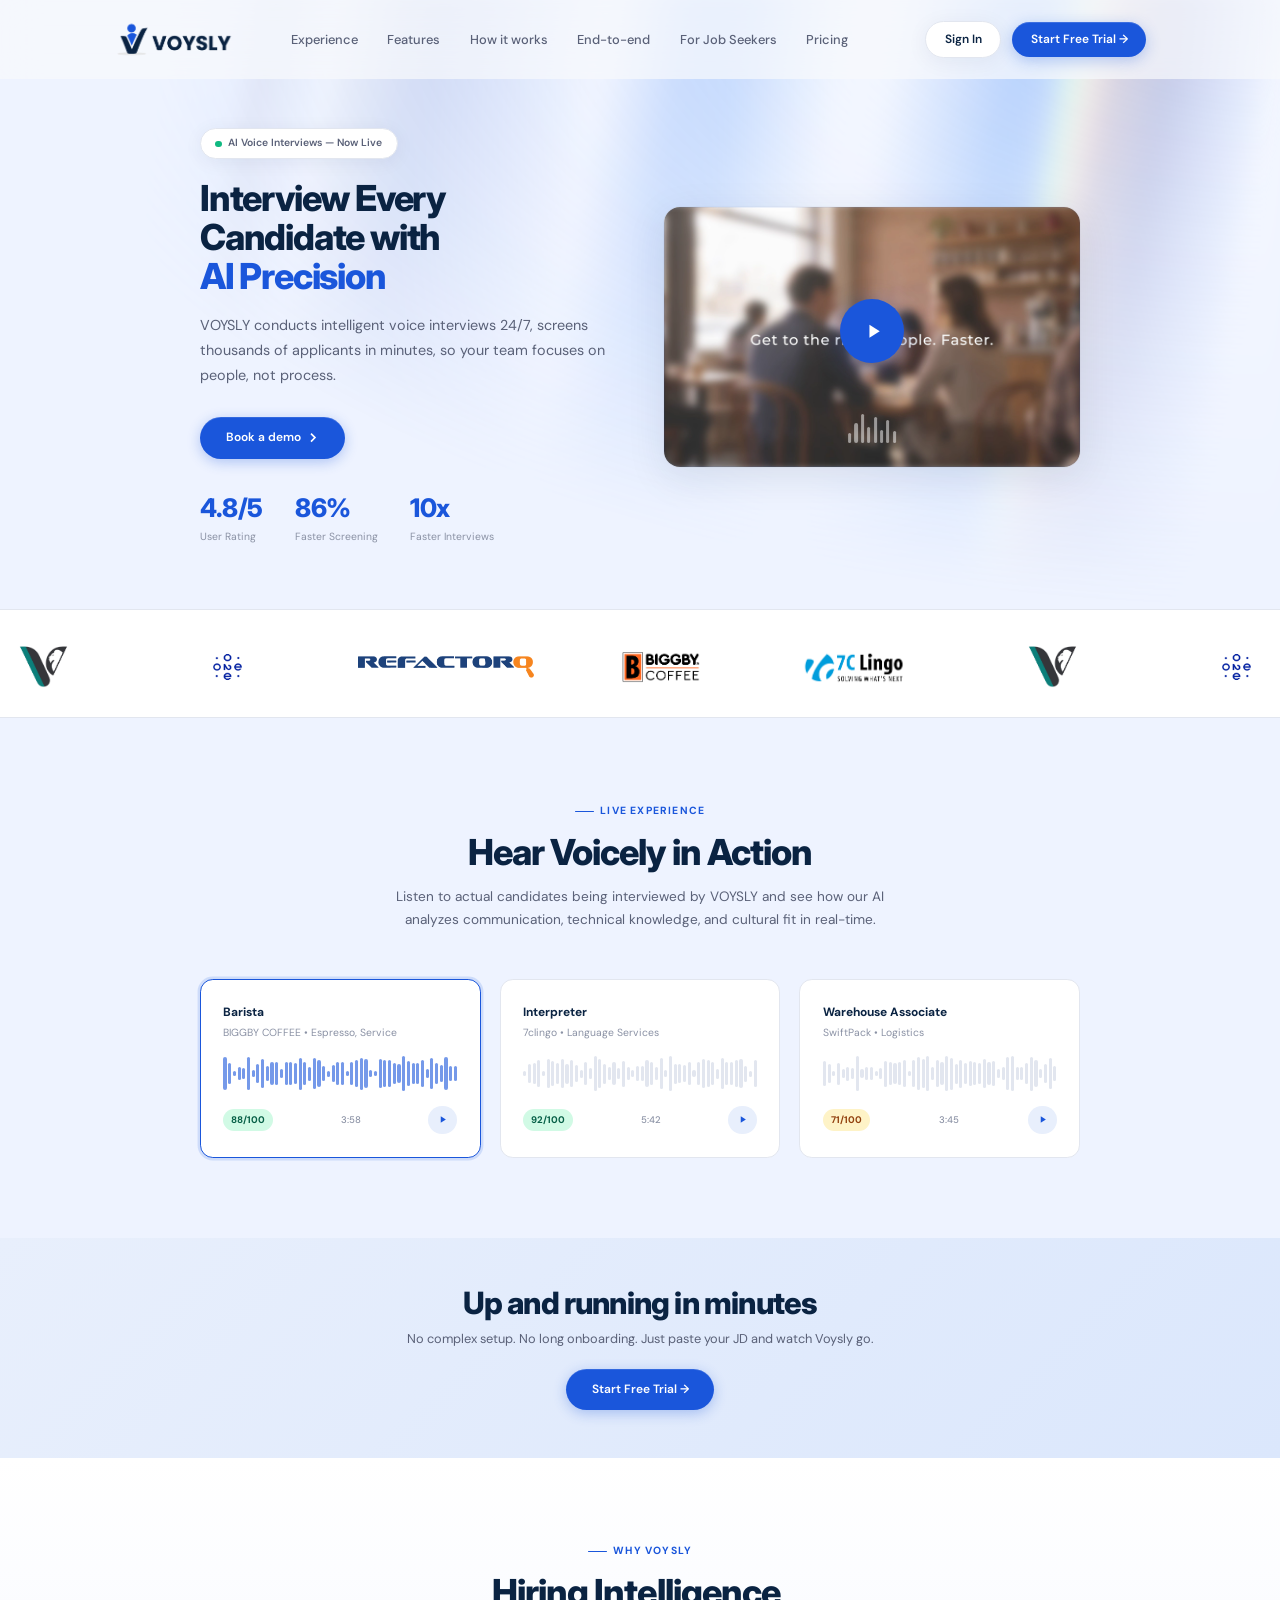
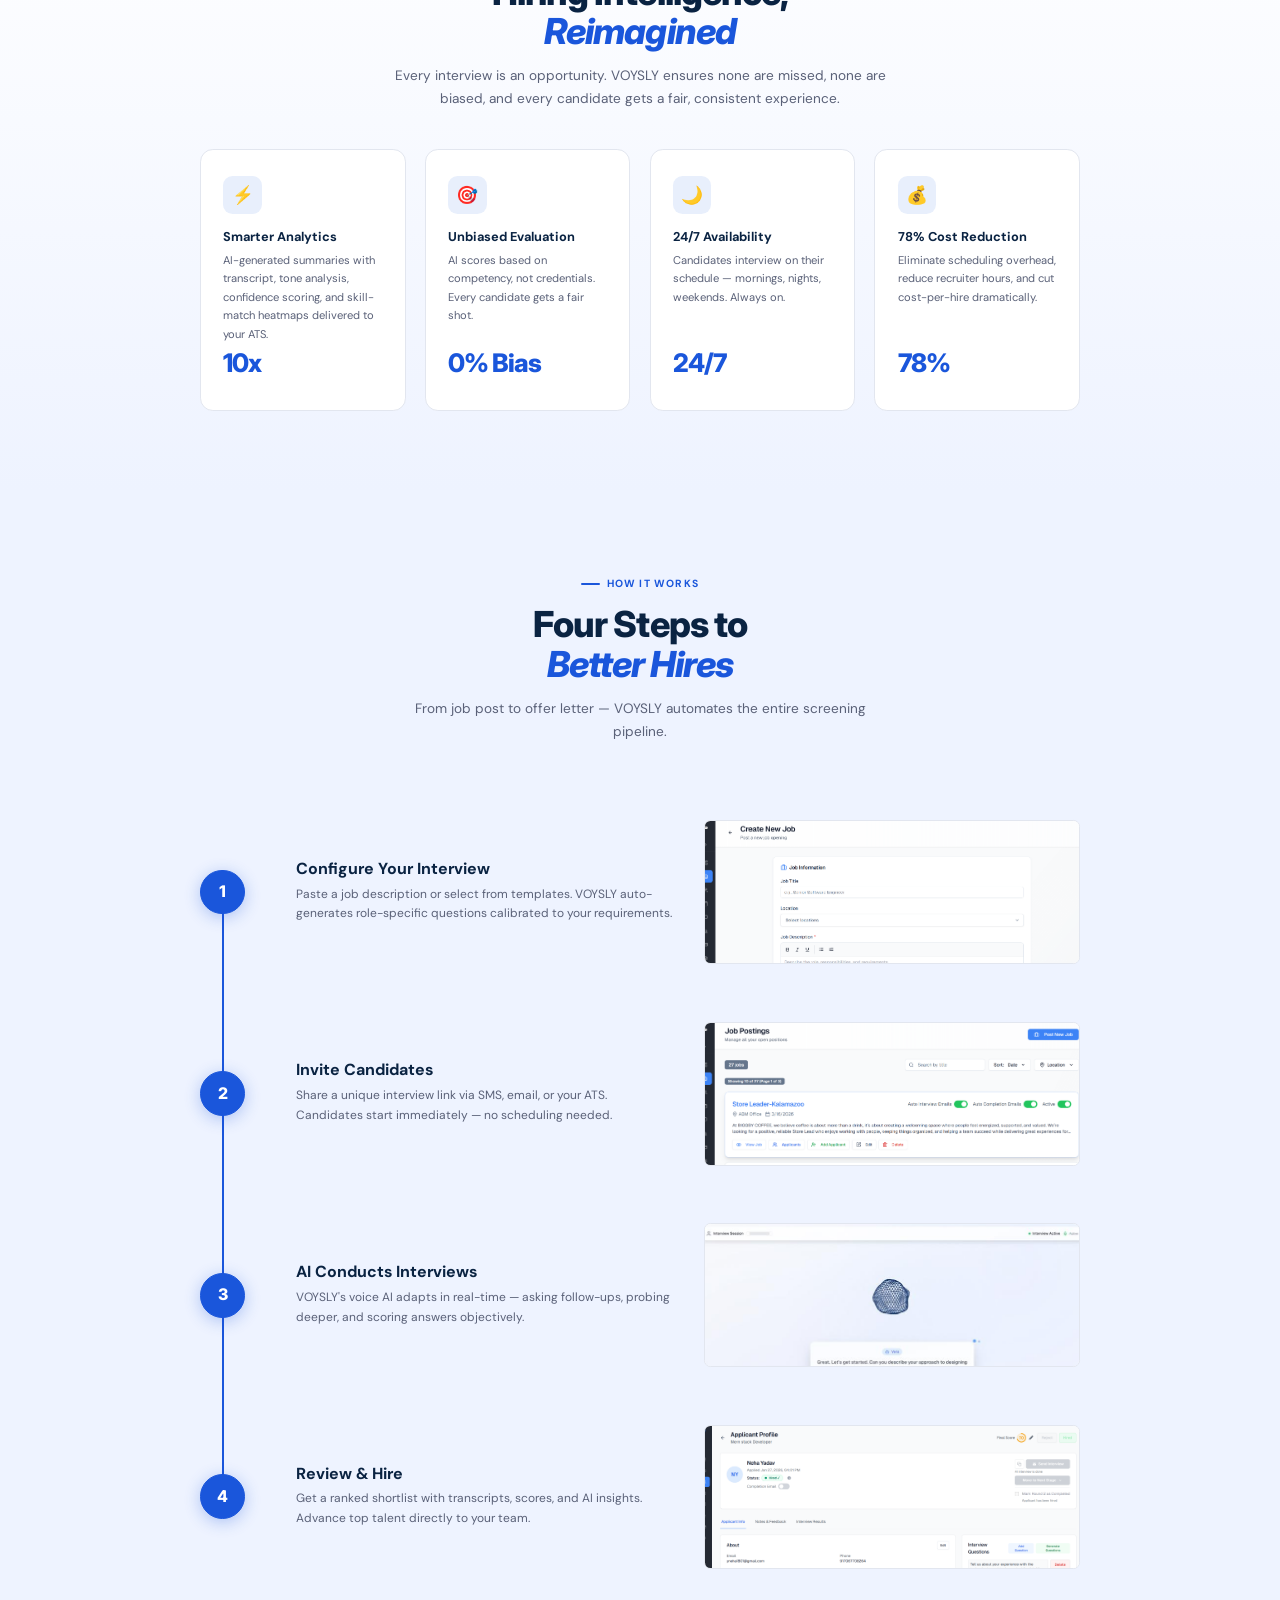
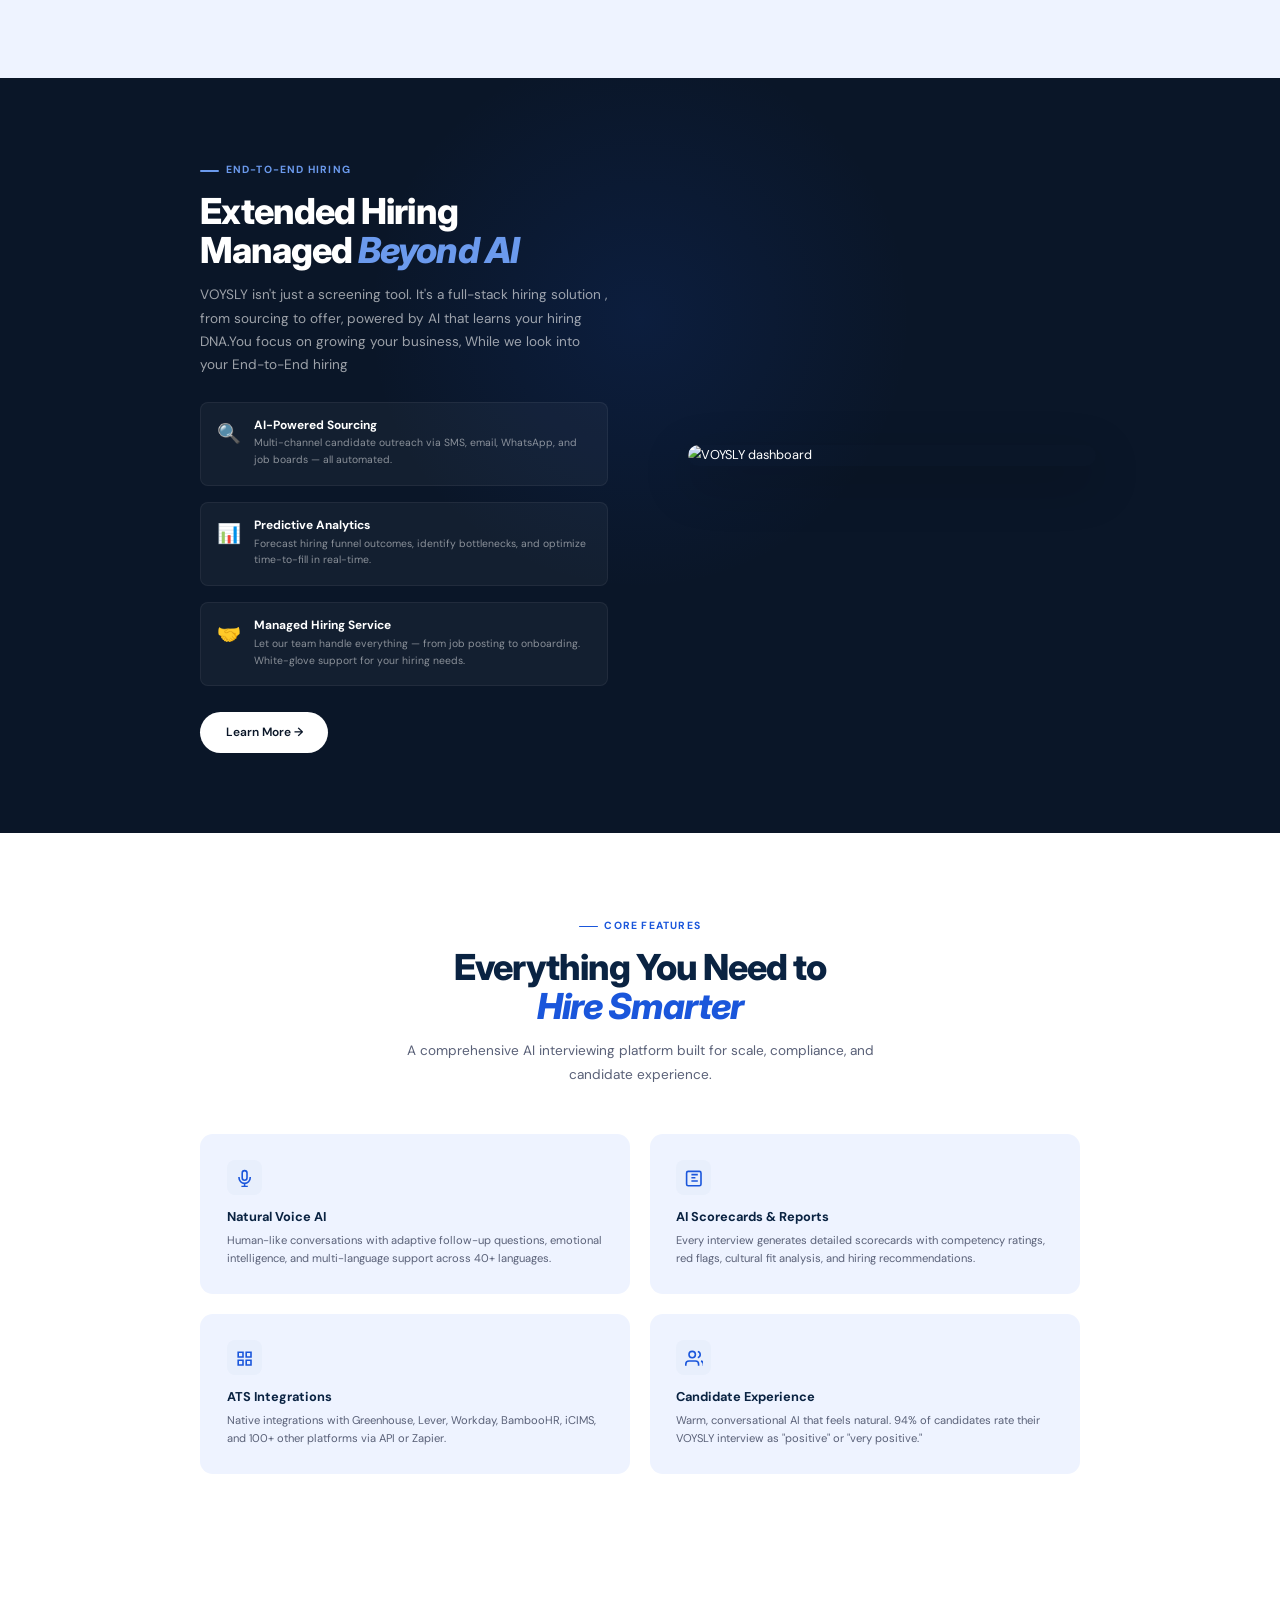
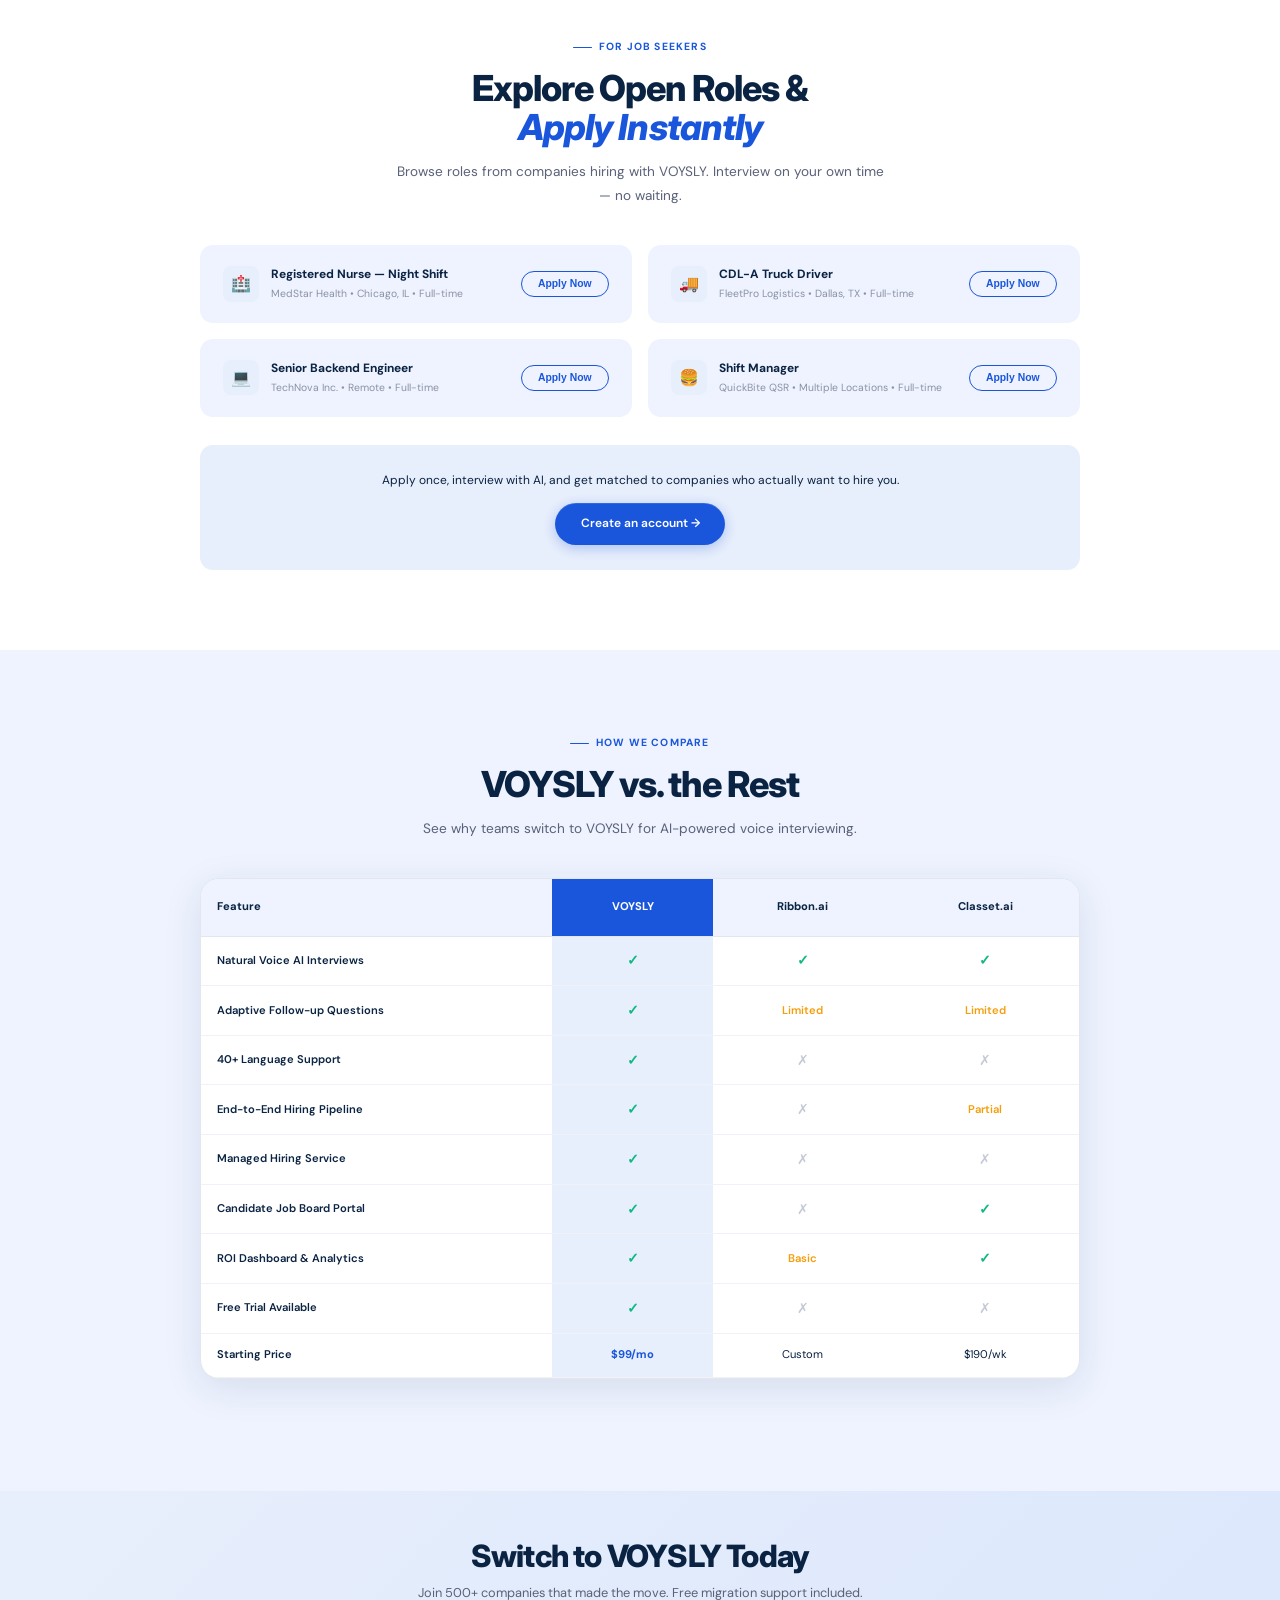
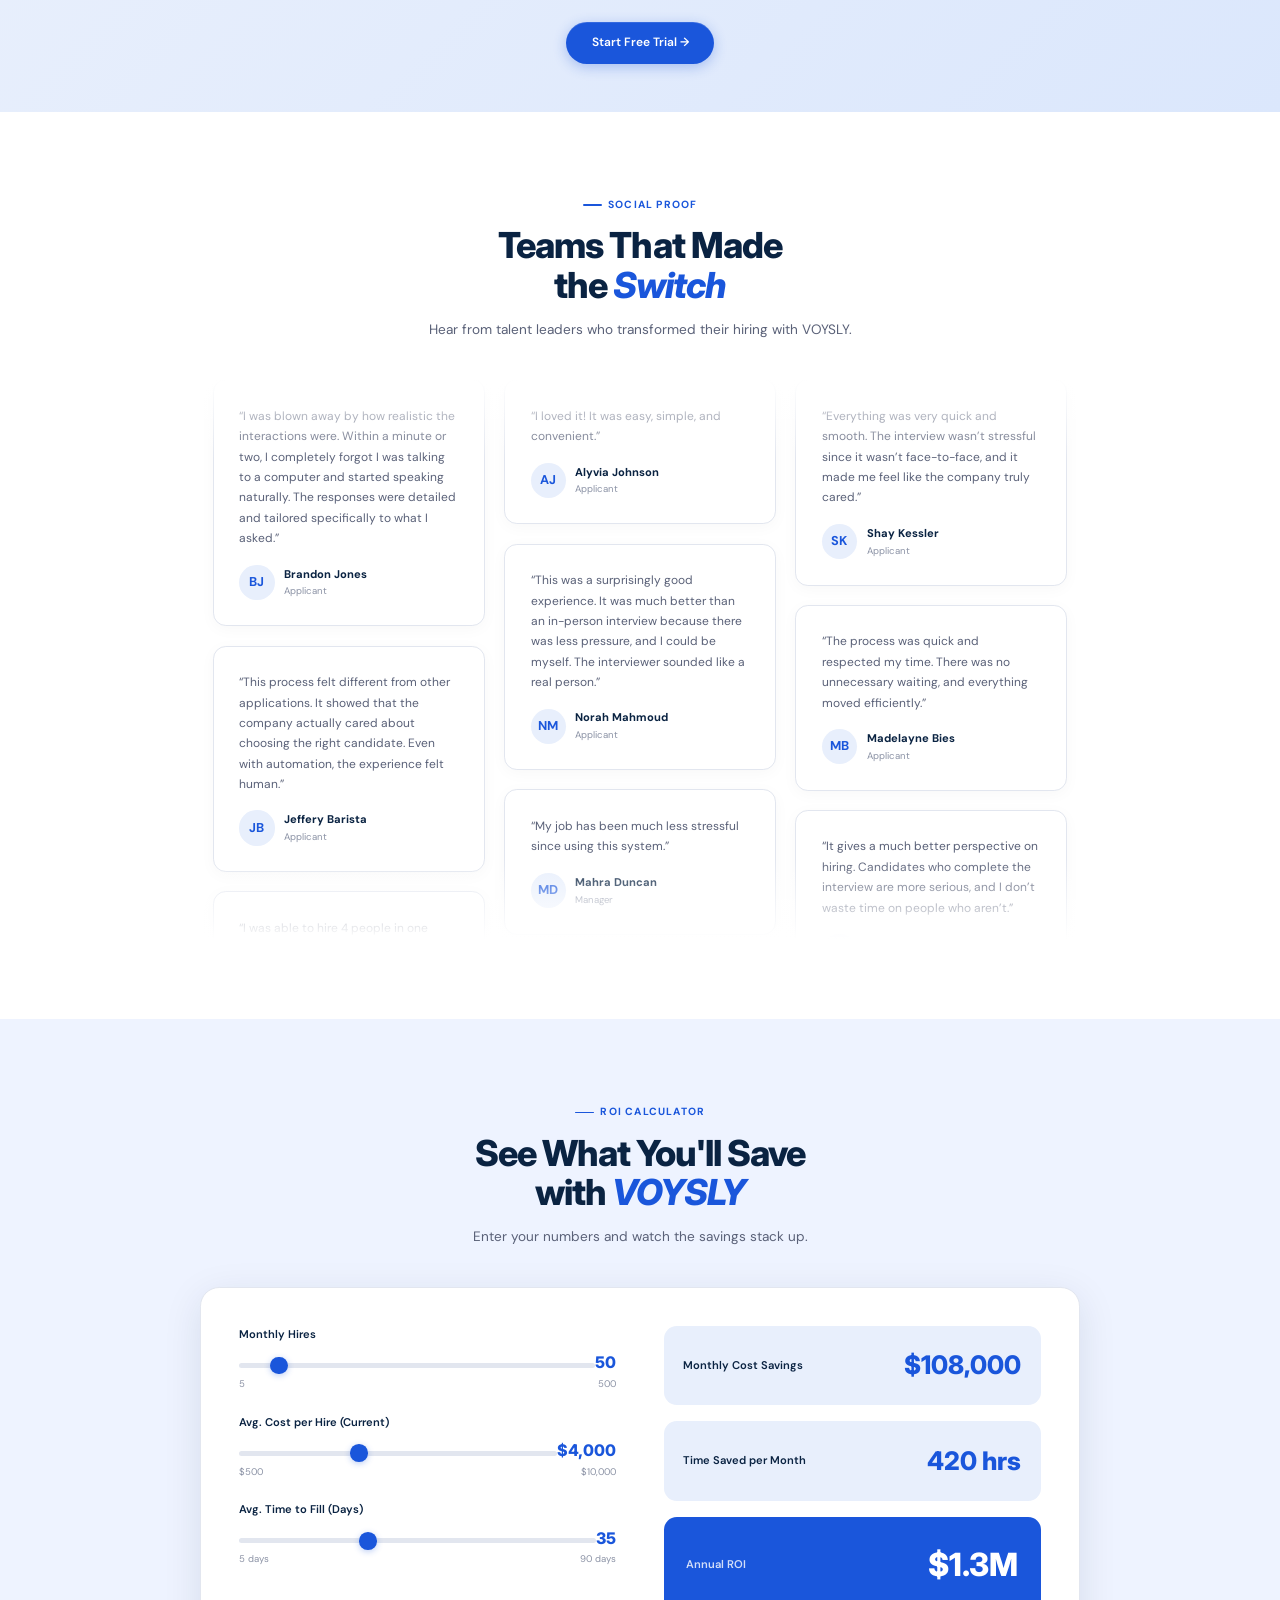
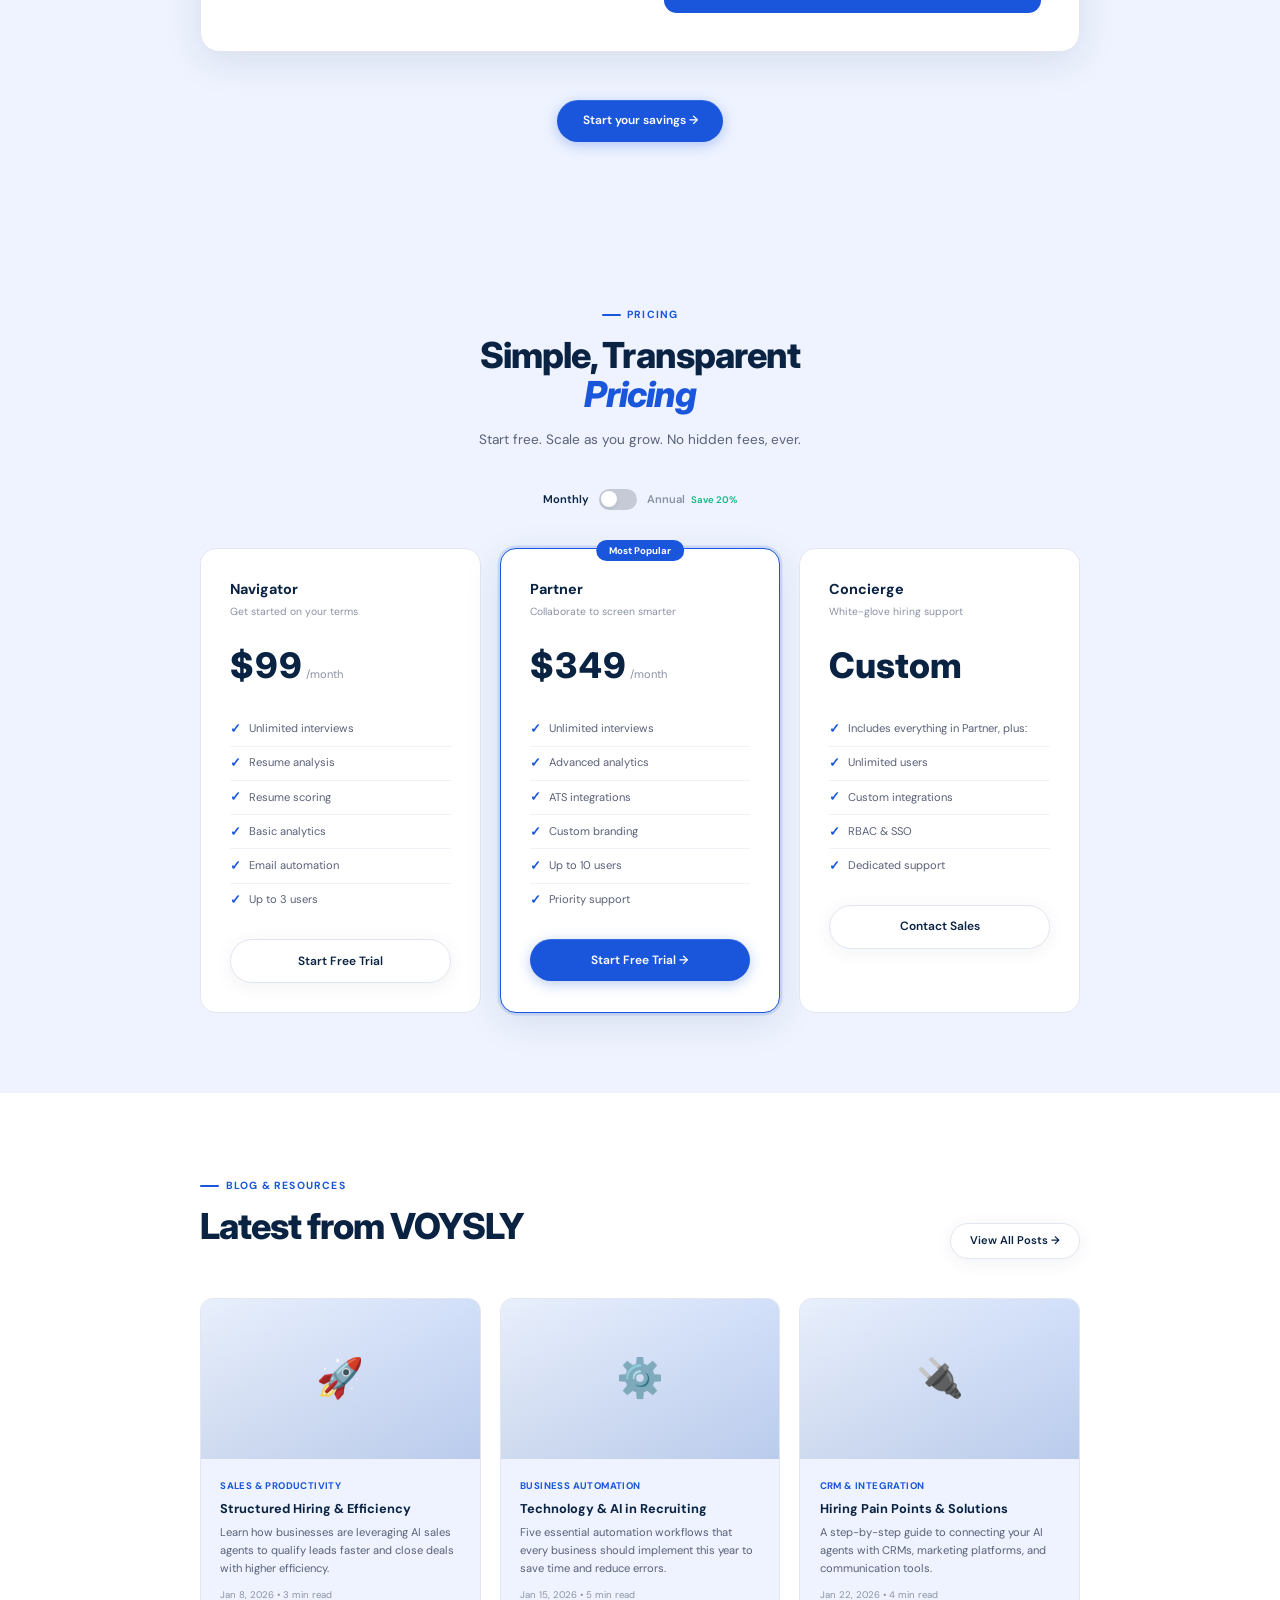
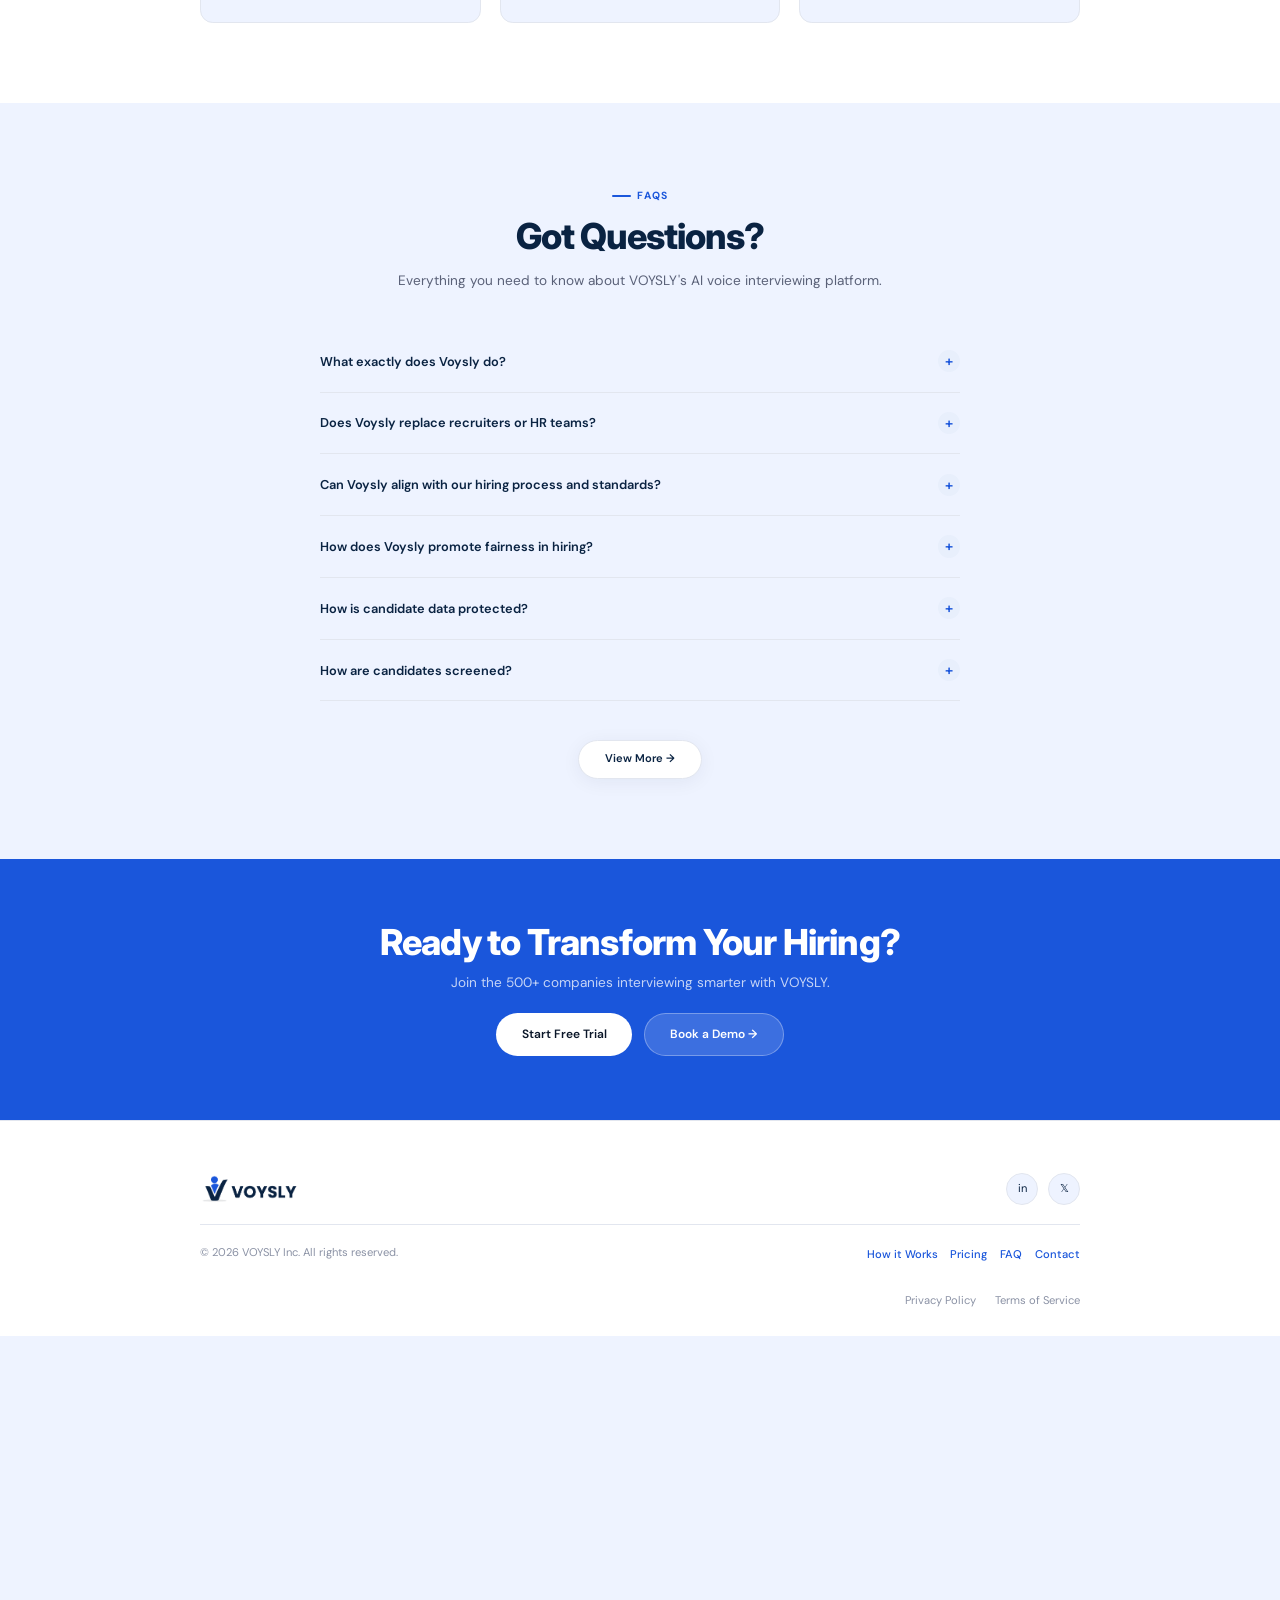
==== index.html @ f284922c "Refine Live Experience UI with play/pause icons and synced selection" ====
<!DOCTYPE html>
<html lang="en">

<head>
  <meta charset="UTF-8">
  <meta name="viewport" content="width=device-width, initial-scale=1.0">
  <title>VOYSLY — AI Voice Interviews That Hire Smarter</title>
  <link rel="preconnect" href="https://fonts.googleapis.com">
  <link rel="preconnect" href="https://fonts.gstatic.com" crossorigin>
  <link
    href="https://fonts.googleapis.com/css2?family=Inter:wght@400;600;700;800&family=DM+Sans:ital,opsz,wght@0,9..40,300;0,9..40,400;0,9..40,500;0,9..40,600;0,9..40,700;1,9..40,400&family=Instrument+Serif:ital@0;1&display=swap"
    rel="stylesheet">
  <link rel="stylesheet" href="src/styles.css">
</head>

<body>

  <!-- NAVBAR -->
  <nav class="navbar" id="navbar">
    <div class="container">
      <a href="#" class="nav-logo"><img src="Voysly logo-02.png" alt="Voysly logo"
          style="height:42px; width:auto; display:block; transform: scale(1.50);"></a>
      <ul class="nav-links">
        <li><a href="#experience">Experience</a></li>
        <li><a href="#features">Features</a></li>
        <li><a href="#workflow">How it works</a></li>
        <li><a href="#e2e">End-to-end</a></li>
        <li><a href="#jobs">For Job Seekers</a></li>
        <li><a href="#pricing">Pricing</a></li>
      </ul>
      <div class="nav-cta">
        <a href="#" class="btn btn-secondary" style="font-size:13px; padding:9px 20px;">Sign In</a>
        <a href="#" class="btn btn-primary" style="font-size:13px; padding:9px 20px;">Start Free Trial →</a>
      </div>
      <button class="mobile-toggle" onclick="document.querySelector('.nav-links').classList.toggle('show')">
        <svg width="24" height="24" fill="none" stroke="currentColor" stroke-width="2">
          <path d="M3 6h18M3 12h18M3 18h18" />
        </svg>
      </button>
    </div>
  </nav>

  <!-- HERO -->
  <section class="hero">
    <div class="aurora-layer"></div>
    <div class="container">
      <div class="hero-content">
        <div class="hero-badge reveal"><span class="dot"></span> AI Voice Interviews — Now Live</div>
        <h1 class="reveal stagger-1">Interview Every<br>Candidate with<br><span class="accent">AI Precision</span></h1>
        <p class="hero-desc reveal stagger-2">VOYSLY conducts intelligent voice interviews 24/7, screens thousands of
          applicants in minutes, so your team focuses on people, not process.</p>
        <div class="hero-ctas reveal stagger-3">
          <a href="#" class="btn btn-primary">Book a demo <svg width="16" height="16" fill="none" stroke="currentColor"
              stroke-width="2">
              <path d="M5 12l5-5-5-5" />
            </svg></a>
        </div>
        <div class="hero-stats reveal stagger-4">
          <div class="hero-stat">
            <div class="hero-stat-num">4.8/5</div>
            <div class="hero-stat-label">User Rating</div>
          </div>
          <div class="hero-stat">
            <div class="hero-stat-num">86%</div>
            <div class="hero-stat-label">Faster Screening</div>
          </div>
          <div class="hero-stat">
            <div class="hero-stat-num">10x</div>
            <div class="hero-stat-label">Faster Interviews</div>
          </div>
        </div>
      </div>
      <div class="hero-video-wrap reveal-scale stagger-2" onclick="playHeroVideo()">
        <video id="heroVideo" src="VOYSLY Ad video Draft_02 (1).mp4" poster="thumbnail.png" playsinline
          style="width:100%; height:100%; object-fit:cover; display:none;"></video>
        <div class="video-placeholder" id="videoPlaceholder">
          <div class="video-play-btn">
            <svg viewBox="0 0 24 24">
              <polygon points="8,5 19,12 8,19" />
            </svg>
          </div>
          <div class="video-label"> </div>
          <div class="sound-waves">
            <div class="sound-wave-bar"></div>
            <div class="sound-wave-bar"></div>
            <div class="sound-wave-bar"></div>
            <div class="sound-wave-bar"></div>
            <div class="sound-wave-bar"></div>
            <div class="sound-wave-bar"></div>
            <div class="sound-wave-bar"></div>
            <div class="sound-wave-bar"></div>
          </div>
        </div>
      </div>
    </div>
  </section>

  <!-- LOGO BAR -->
  <section class="logo-bar">
    <div class="logo-bar-label"></div>
    <div class="logo-track-wrapper">
      <div class="logo-track" id="logoTrack">
        <div class="logo-item"><img src="One2One.jpg.jpeg" alt="One2One logo"></div>
        <div class="logo-item"><img src="refactorq.png" alt="RefactorQ logo"></div>
        <div class="logo-item"><img src="biggbycoffe.png" alt="Biggby Coffe logo"></div>
        <div class="logo-item"><img src="7c-lingo.png" alt="7C Lingo logo"></div>
        <div class="logo-item"><img src="lion.jpg" alt="Lion logo"></div>
        <!-- duplicated for seamless scroll -->
        <div class="logo-item"><img src="One2One.jpg.jpeg" alt="One2One logo"></div>
        <div class="logo-item"><img src="refactorq.png" alt="RefactorQ logo"></div>
        <div class="logo-item"><img src="biggbycoffe.png" alt="Biggby Coffe logo"></div>
        <div class="logo-item"><img src="7c-lingo.png" alt="7C Lingo logo"></div>
        <div class="logo-item"><img src="lion.jpg" alt="Lion logo"></div>
        <!-- triplicated for wider screens -->
        <div class="logo-item"><img src="One2One.jpg.jpeg" alt="One2One logo"></div>
        <div class="logo-item"><img src="refactorq.png" alt="RefactorQ logo"></div>
        <div class="logo-item"><img src="biggbycoffe.png" alt="Biggby Coffe logo"></div>
        <div class="logo-item"><img src="7c-lingo.png" alt="7C Lingo logo"></div>
        <div class="logo-item"><img src="lion.jpg" alt="Lion logo"></div>
      </div>
    </div>
  </section>

  <!-- EXPERIENCE -->
  <section class="experience" id="experience">
    <div class="container">
      <div class="experience-header">
        <div class="section-label reveal">Live Experience</div>
        <h2 class="section-title reveal stagger-1">Hear Voicely in Action</h2>
        <p class="section-sub reveal stagger-2">Listen to actual candidates being interviewed by VOYSLY and see how our
          AI analyzes communication, technical knowledge, and cultural fit in real-time.</p>
      </div>
      <div class="interview-player-grid">
        <div class="interview-card reveal stagger-1 active" data-index="0" onclick="activateCard(this)">
          <div class="ic-role">Barista</div>
          <div class="ic-company">BIGGBY COFFEE • Espresso, Service</div>
          <div class="ic-waveform" id="wave0"></div>
          <div class="ic-bottom">
            <div><span class="ic-score high">88/100</span></div>
            <div class="ic-duration">3:58</div>
            <button class="ic-play" onclick="event.stopPropagation(); togglePlay(0)">
              <svg class="play-icon" width="14" height="14" viewBox="0 0 24 24" fill="currentColor">
                <polygon points="8,5 19,12 8,19" />
              </svg>
              <svg class="pause-icon" width="14" height="14" viewBox="0 0 24 24" fill="currentColor" style="display:none;">
                <rect x="6" y="4" width="4" height="16" />
                <rect x="14" y="4" width="4" height="16" />
              </svg>
            </button>
          </div>
        </div>
        <div class="interview-card reveal stagger-2" data-index="1" onclick="activateCard(this)">
          <div class="ic-role">Interpreter</div>
          <div class="ic-company">7clingo • Language Services</div>
          <div class="ic-waveform" id="wave1"></div>
          <div class="ic-bottom">
            <div><span class="ic-score high">92/100</span></div>
            <div class="ic-duration">5:42</div>
            <button class="ic-play" onclick="event.stopPropagation(); togglePlay(1)">
              <svg class="play-icon" width="14" height="14" viewBox="0 0 24 24" fill="currentColor">
                <polygon points="8,5 19,12 8,19" />
              </svg>
              <svg class="pause-icon" width="14" height="14" viewBox="0 0 24 24" fill="currentColor" style="display:none;">
                <rect x="6" y="4" width="4" height="16" />
                <rect x="14" y="4" width="4" height="16" />
              </svg>
            </button>
          </div>
        </div>
        <div class="interview-card reveal stagger-3" data-index="2" onclick="activateCard(this)">
          <div class="ic-role">Warehouse Associate</div>
          <div class="ic-company">SwiftPack • Logistics</div>
          <div class="ic-waveform" id="wave2"></div>
          <div class="ic-bottom">
            <div><span class="ic-score mid">71/100</span></div>
            <div class="ic-duration">3:45</div>
            <button class="ic-play" onclick="event.stopPropagation(); togglePlay(2)">
              <svg class="play-icon" width="14" height="14" viewBox="0 0 24 24" fill="currentColor">
                <polygon points="8,5 19,12 8,19" />
              </svg>
              <svg class="pause-icon" width="14" height="14" viewBox="0 0 24 24" fill="currentColor" style="display:none;">
                <rect x="6" y="4" width="4" height="16" />
                <rect x="14" y="4" width="4" height="16" />
              </svg>
            </button>
          </div>
        </div>
      </div>
    </div>
  </section>

  <!-- INLINE CTA -->
  <div class="cta-banner reveal">
    <h3>Up and running in minutes</h3>
    <p>No complex setup. No long onboarding. Just paste your JD and watch Voysly go.</p>
    <a href="#" class="btn btn-primary">Start Free Trial →</a>
  </div>

  <!-- BENEFITS -->
  <section class="benefits" id="benefits">
    <div class="container">
      <div style="text-align:center;">
        <div class="section-label reveal">Why VOYSLY</div>
        <h2 class="section-title reveal stagger-1">Hiring Intelligence,<br><em
            style="color:var(--accent)">Reimagined</em></h2>
        <p class="section-sub reveal stagger-2" style="margin:0 auto;">Every interview is an opportunity. VOYSLY ensures
          none are missed, none are biased, and every candidate gets a fair, consistent experience.</p>
      </div>
      <div class="benefits-grid">
        <div class="benefit-card reveal stagger-1">
          <div class="benefit-icon">⚡</div>
          <h4>Smarter Analytics</h4>
          <p>AI-generated summaries with transcript, tone analysis, confidence scoring, and skill-match heatmaps
            delivered to your ATS.</p>
          <div class="benefit-metric">10x</div>
        </div>
        <div class="benefit-card reveal stagger-2">
          <div class="benefit-icon">🎯</div>
          <h4>Unbiased Evaluation</h4>
          <p>AI scores based on competency, not credentials. Every candidate gets a fair shot.</p>
          <div class="benefit-metric">0% Bias</div>
        </div>
        <div class="benefit-card reveal stagger-3">
          <div class="benefit-icon">🌙</div>
          <h4>24/7 Availability</h4>
          <p>Candidates interview on their schedule — mornings, nights, weekends. Always on.</p>
          <div class="benefit-metric">24/7</div>
        </div>
        <div class="benefit-card reveal stagger-4">
          <div class="benefit-icon">💰</div>
          <h4>78% Cost Reduction</h4>
          <p>Eliminate scheduling overhead, reduce recruiter hours, and cut cost-per-hire dramatically.</p>
          <div class="benefit-metric">78%</div>
        </div>
      </div>
    </div>
  </section>

  <!-- HOW IT WORKS -->
  <section class="workflow" id="workflow">
    <div class="container">
      <div class="workflow-header">
        <div class="section-label reveal">How It Works</div>
        <h2 class="section-title reveal stagger-1">Four Steps to<br><em style="color:var(--accent)">Better Hires</em>
        </h2>
        <p class="section-sub reveal stagger-2">From job post to offer letter — VOYSLY automates the entire screening
          pipeline.</p>
      </div>
      <div class="workflow-steps" id="workflowSteps">
        <div class="workflow-step active" data-step="1">
          <div class="ws-number">1</div>
          <div class="ws-content">
            <h3>Configure Your Interview</h3>
            <p>Paste a job description or select from templates. VOYSLY auto-generates role-specific questions
              calibrated to your requirements.</p>
          </div>
          <div class="ws-visual">
            <div class="ws-visual-inner">
              <div class="ws-visual-icon"><img src="job-setup.png" alt="Job Setup"></div>
            </div>
          </div>
        </div>
        <div class="workflow-step" data-step="2">
          <div class="ws-number">2</div>
          <div class="ws-content">
            <h3>Invite Candidates</h3>
            <p>Share a unique interview link via SMS, email, or your ATS. Candidates start immediately — no scheduling
              needed.</p>
          </div>
          <div class="ws-visual">
            <div class="ws-visual-inner">
              <div class="ws-visual-icon"><img src="auto-invite.png" alt="Auto-Invite"></div>
            </div>
          </div>
        </div>
        <div class="workflow-step" data-step="3">
          <div class="ws-number">3</div>
          <div class="ws-content">
            <h3>AI Conducts Interviews</h3>
            <p>VOYSLY's voice AI adapts in real-time — asking follow-ups, probing deeper, and scoring answers
              objectively.</p>
          </div>
          <div class="ws-visual">
            <div class="ws-visual-inner">
              <div class="ws-visual-icon"><img src="ai-interview.jpg" alt="AI Interview"></div>
            </div>
          </div>
        </div>
        <div class="workflow-step" data-step="4">
          <div class="ws-number">4</div>
          <div class="ws-content">
            <h3>Review & Hire</h3>
            <p>Get a ranked shortlist with transcripts, scores, and AI insights. Advance top talent directly to your
              team.</p>
          </div>
          <div class="ws-visual">
            <div class="ws-visual-inner">
              <div class="ws-visual-icon"><img src="shortlist.png" alt="Shortlist"></div>
            </div>
          </div>
        </div>
      </div>
    </div>
  </section>


  <!-- END-TO-END HIRING (DARK) -->
  <section class="e2e" id="e2e">
    <div class="container">
      <div class="e2e-inner">
        <div class="reveal-left">
          <div class="section-label">End-to-End Hiring</div>
          <h2 class="section-title">Extended Hiring<br>Managed <em style="color:#6b9aed;">Beyond AI</em></h2>
          <p class="section-sub">VOYSLY isn't just a screening tool. It's a full-stack hiring solution , from sourcing
            to offer, powered by AI that learns your hiring DNA.You focus on growing your business, While we look into
            your End-to-End hiring</p>
          <div class="e2e-features">
            <div class="e2e-feature">
              <div class="e2e-feat-icon">🔍</div>
              <div class="e2e-feat-text">
                <h4>AI-Powered Sourcing</h4>
                <p>Multi-channel candidate outreach via SMS, email, WhatsApp, and job boards — all automated.</p>
              </div>
            </div>
            <div class="e2e-feature">
              <div class="e2e-feat-icon">📊</div>
              <div class="e2e-feat-text">
                <h4>Predictive Analytics</h4>
                <p>Forecast hiring funnel outcomes, identify bottlenecks, and optimize time-to-fill in real-time.</p>
              </div>
            </div>
            <div class="e2e-feature">
              <div class="e2e-feat-icon">🤝</div>
              <div class="e2e-feat-text">
                <h4>Managed Hiring Service</h4>
                <p>Let our team handle everything — from job posting to onboarding. White-glove support for your hiring
                  needs.</p>
              </div>
            </div>
          </div>
          <div style="margin-top:32px;">
            <a href="#" class="btn btn-dark" style="border-radius:50px;">Learn More →</a>
          </div>
        </div>
        <div class="e2e-visual reveal-right">
          <div class="e2e-visual reveal-right">
            <img src="desktop.jpeg" alt="VOYSLY dashboard" class="e2e-image">
          </div>
        </div>
      </div>
    </div>
  </section>

  <!-- FEATURES -->
  <section class="features" id="features">
    <div class="container">
      <div class="features-header">
        <div class="section-label reveal">Core Features</div>
        <h2 class="section-title reveal stagger-1">Everything You Need to<br><em style="color:var(--accent)">Hire
            Smarter</em></h2>
        <p class="section-sub reveal stagger-2">A comprehensive AI interviewing platform built for scale, compliance,
          and candidate experience.</p>
      </div>
      <div class="features-grid">
        <div class="feature-card reveal stagger-1">
          <div class="feature-card-icon"><svg width="22" height="22" fill="none" stroke="var(--accent)"
              stroke-width="2">
              <path d="M12 2a3 3 0 0 0-3 3v6a3 3 0 1 0 6 0V5a3 3 0 0 0-3-3z" />
              <path d="M19 10v1a7 7 0 0 1-14 0v-1M12 18v4M8 22h8" />
            </svg></div>
          <h4>Natural Voice AI</h4>
          <p>Human-like conversations with adaptive follow-up questions, emotional intelligence, and multi-language
            support across 40+ languages.</p>
        </div>
        <div class="feature-card reveal stagger-2">
          <div class="feature-card-icon"><svg width="22" height="22" fill="none" stroke="var(--accent)"
              stroke-width="2">
              <rect x="2" y="3" width="18" height="18" rx="2" />
              <path d="M8 7h8M8 11h5M8 15h8" />
            </svg></div>
          <h4>AI Scorecards & Reports</h4>
          <p>Every interview generates detailed scorecards with competency ratings, red flags, cultural fit analysis,
            and hiring recommendations.</p>
        </div>
        <div class="feature-card reveal stagger-1" </div>
          <div class="feature-card-icon"><svg width="22" height="22" fill="none" stroke="var(--accent)"
              stroke-width="2">
              <path d="M4 4h6v6H4zM14 4h6v6h-6zM4 14h6v6H4zM14 14h6v6h-6z" />
            </svg></div>
          <h4>ATS Integrations</h4>
          <p>Native integrations with Greenhouse, Lever, Workday, BambooHR, iCIMS, and 100+ other platforms via API or
            Zapier.</p>
        </div>
        <div class="feature-card reveal stagger-3">
          <div class="feature-card-icon"><svg width="22" height="22" fill="none" stroke="var(--accent)"
              stroke-width="2">
              <path d="M17 21v-2a4 4 0 0 0-4-4H5a4 4 0 0 0-4 4v2" />
              <circle cx="9" cy="7" r="4" />
              <path d="M23 21v-2a4 4 0 0 0-3-3.87M16 3.13a4 4 0 0 1 0 7.75" />
            </svg></div>
          <h4>Candidate Experience</h4>
          <p>Warm, conversational AI that feels natural. 94% of candidates rate their VOYSLY interview as "positive" or
            "very positive."</p>
        </div>
      </div>
    </div>
  </section>



  <!-- JOBS -->
  <section class="jobs" id="jobs">
    <div class="container">
      <div class="jobs-header">
        <div class="section-label reveal">For Job Seekers</div>
        <h2 class="section-title reveal stagger-1">Explore Open Roles &<br><em style="color:var(--accent)">Apply
            Instantly</em></h2>
        <p class="section-sub reveal stagger-2">Browse roles from companies hiring with VOYSLY. Interview on your own
          time — no waiting.</p>
      </div>
      <div class="jobs-grid">
        <div class="job-card reveal stagger-1">
          <div class="job-info">
            <div class="job-logo">🏥</div>
            <div>
              <div class="job-title">Registered Nurse — Night Shift</div>
              <div class="job-meta">MedStar Health • Chicago, IL • Full-time</div>
            </div>
          </div>
          <button class="job-apply-btn">Apply Now</button>
        </div>
        <div class="job-card reveal stagger-2">
          <div class="job-info">
            <div class="job-logo">🚚</div>
            <div>
              <div class="job-title">CDL-A Truck Driver</div>
              <div class="job-meta">FleetPro Logistics • Dallas, TX • Full-time</div>
            </div>
          </div>
          <button class="job-apply-btn">Apply Now</button>
        </div>
        <div class="job-card reveal stagger-3">
          <div class="job-info">
            <div class="job-logo">💻</div>
            <div>
              <div class="job-title">Senior Backend Engineer</div>
              <div class="job-meta">TechNova Inc. • Remote • Full-time</div>
            </div>
          </div>
          <button class="job-apply-btn">Apply Now</button>
        </div>
        <div class="job-card reveal stagger-4">
          <div class="job-info">
            <div class="job-logo">🍔</div>
            <div>
              <div class="job-title">Shift Manager</div>
              <div class="job-meta">QuickBite QSR • Multiple Locations • Full-time</div>
            </div>
          </div>
          <button class="job-apply-btn">Apply Now</button>
        </div>
      </div>
      <div class="jobs-submit reveal">
        <p>Apply once, interview with AI, and get matched to companies who actually want to hire you.</p>
        <a href="#" class="btn btn-primary">Create an account →</a>
      </div>
    </div>
  </section>

  <!-- COMPARISON -->
  <section class="comparison" id="comparison">
    <div class="container">
      <div class="comparison-header">
        <div class="section-label reveal">How We Compare</div>
        <h2 class="section-title reveal stagger-1">VOYSLY vs. the Rest</h2>
        <p class="section-sub reveal stagger-2">See why teams switch to VOYSLY for AI-powered voice interviewing.</p>
      </div>
      <div class="comparison-table-wrap reveal-scale">
        <table class="comp-table">
          <thead>
            <tr>
              <th>Feature</th>
              <th class="highlight">VOYSLY</th>
              <th>Ribbon.ai</th>
              <th>Classet.ai</th>
            </tr>
          </thead>
          <tbody>
            <tr>
              <td>Natural Voice AI Interviews</td>
              <td class="highlight"><span class="comp-check">&check;</span></td>
              <td><span class="comp-check">&check;</span></td>
              <td><span class="comp-check">&check;</span></td>
            </tr>
            <tr>
              <td>Adaptive Follow-up Questions</td>
              <td class="highlight"><span class="comp-check">&check;</span></td>
              <td><span class="comp-partial">Limited</span></td>
              <td><span class="comp-partial">Limited</span></td>
            </tr>
            <tr>
              <td>40+ Language Support</td>
              <td class="highlight"><span class="comp-check">&check;</span></td>
              <td><span class="comp-cross">✗</span></td>
              <td><span class="comp-cross">✗</span></td>
            </tr>
            <tr>
              <td>End-to-End Hiring Pipeline</td>
              <td class="highlight"><span class="comp-check">&check;</span></td>
              <td><span class="comp-cross">✗</span></td>
              <td><span class="comp-partial">Partial</span></td>
            </tr>
            <tr>
              <td>Managed Hiring Service</td>
              <td class="highlight"><span class="comp-check">&check;</span></td>
              <td><span class="comp-cross">✗</span></td>
              <td><span class="comp-cross">✗</span></td>
            </tr>
            <tr>
              <td>Candidate Job Board Portal</td>
              <td class="highlight"><span class="comp-check">&check;</span></td>
              <td><span class="comp-cross">✗</span></td>
              <td><span class="comp-check">&check;</span></td>
            </tr>
            <tr>
              <td>ROI Dashboard & Analytics</td>
              <td class="highlight"><span class="comp-check">&check;</span></td>
              <td><span class="comp-partial">Basic</span></td>
              <td><span class="comp-check">&check;</span></td>
            </tr>
            <tr>
              <td>Free Trial Available</td>
              <td class="highlight"><span class="comp-check">&check;</span></td>
              <td><span class="comp-cross">✗</span></td>
              <td><span class="comp-cross">✗</span></td>
            </tr>
            <tr>
              <td>Starting Price</td>
              <td class="highlight" style="font-weight:700;color:var(--accent);">$99/mo</td>
              <td>Custom</td>
              <td>$190/wk</td>
            </tr>
          </tbody>
        </table>
      </div>
    </div>
  </section>

  <!-- INLINE CTA -->
  <div class="cta-banner reveal" style="margin-top:40px;">
    <h3>Switch to VOYSLY Today</h3>
    <p>Join 500+ companies that made the move. Free migration support included.</p>
    <a href="#" class="btn btn-primary">Start Free Trial →</a>
  </div>

  <!-- TESTIMONIALS -->
  <section class="testimonials" id="testimonials">
    <div class="container">
      <div class="testimonials-header">
        <div class="section-label reveal">Social Proof</div>
        <h2 class="section-title reveal stagger-1">Teams That Made<br>the <em style="color:var(--accent)">Switch</em>
        </h2>
        <p class="section-sub reveal stagger-2">Hear from talent leaders who transformed their hiring with VOYSLY.</p>
      </div>

      <div class="testimonials-wrapper reveal-scale stagger-2">
        <!-- COLUMN 1 -->
        <div class="testimonials-column">
          <div class="testimonials-track" style="--duration: 25s;">
            <!-- CARD 1 -->
            <div class="testimonial-card">
              <p class="tc-text">“I was blown away by how realistic the interactions were. Within a minute or two, I
                completely forgot I was talking to a computer and started speaking naturally. The responses were
                detailed and tailored specifically to what I asked.”</p>
              <div class="tc-author">
                <div class="tc-avatar">BJ</div>
                <div>
                  <div class="tc-name">Brandon Jones</div>
                  <div class="tc-role">Applicant</div>
                </div>
              </div>
            </div>
            <!-- CARD 2 -->
            <div class="testimonial-card">
              <p class="tc-text">“This process felt different from other applications. It showed that the company
                actually cared about choosing the right candidate. Even with automation, the experience felt human.”</p>
              <div class="tc-author">
                <div class="tc-avatar">JB</div>
                <div>
                  <div class="tc-name">Jeffery Barista</div>
                  <div class="tc-role">Applicant</div>
                </div>
              </div>
            </div>
            <!-- CARD 3 -->
            <div class="testimonial-card">
              <p class="tc-text">“I was able to hire 4 people in one week, with 2 starting the same week. It eliminates
                no-shows and saves time waiting for candidates.”</p>
              <div class="tc-author">
                <div class="tc-avatar">EG</div>
                <div>
                  <div class="tc-name">Emilee Gurney</div>
                  <div class="tc-role">Store Manager</div>
                </div>
              </div>
            </div>
            <!-- CARD 4 -->
            <div class="testimonial-card">
              <p class="tc-text">“This system is a game changer. It’s the first thing I check when hiring. It helps me
                quickly identify candidates who are the right fit.”</p>
              <div class="tc-author">
                <div class="tc-avatar">DM</div>
                <div>
                  <div class="tc-name">Damon</div>
                  <div class="tc-role">Hiring Manager</div>
                </div>
              </div>
            </div>
            <!-- CARD 5 -->
            <div class="testimonial-card">
              <p class="tc-text">“This hiring process felt inclusive and reduced stress. It was smooth and seamless, and
                I received my AI interview invitation within 10 minutes of applying.”</p>
              <div class="tc-author">
                <div class="tc-avatar">CD</div>
                <div>
                  <div class="tc-name">Cody</div>
                  <div class="tc-role">Mixed Review</div>
                </div>
              </div>
            </div>

            <!-- DUPLICATE FOR SEAMLESS LOOP -->
            <div class="testimonial-card">
              <p class="tc-text">“I was blown away by how realistic the interactions were. Within a minute or two, I
                completely forgot I was talking to a computer and started speaking naturally. The responses were
                detailed and tailored specifically to what I asked.”</p>
              <div class="tc-author">
                <div class="tc-avatar">BJ</div>
                <div>
                  <div class="tc-name">Brandon Jones</div>
                  <div class="tc-role">Applicant</div>
                </div>
              </div>
            </div>
            <div class="testimonial-card">
              <p class="tc-text">“This process felt different from other applications. It showed that the company
                actually cared about choosing the right candidate. Even with automation, the experience felt human.”</p>
              <div class="tc-author">
                <div class="tc-avatar">JB</div>
                <div>
                  <div class="tc-name">Jeffery Barista</div>
                  <div class="tc-role">Applicant</div>
                </div>
              </div>
            </div>
            <div class="testimonial-card">
              <p class="tc-text">“I was able to hire 4 people in one week, with 2 starting the same week. It eliminates
                no-shows and saves time waiting for candidates.”</p>
              <div class="tc-author">
                <div class="tc-avatar">EG</div>
                <div>
                  <div class="tc-name">Emilee Gurney</div>
                  <div class="tc-role">Store Manager</div>
                </div>
              </div>
            </div>
            <div class="testimonial-card">
              <p class="tc-text">“This system is a game changer. It’s the first thing I check when hiring. It helps me
                quickly identify candidates who are the right fit.”</p>
              <div class="tc-author">
                <div class="tc-avatar">DM</div>
                <div>
                  <div class="tc-name">Damon</div>
                  <div class="tc-role">Hiring Manager</div>
                </div>
              </div>
            </div>
            <div class="testimonial-card">
              <p class="tc-text">“This hiring process felt inclusive and reduced stress. It was smooth and seamless, and
                I received my AI interview invitation within 10 minutes of applying.”</p>
              <div class="tc-author">
                <div class="tc-avatar">CD</div>
                <div>
                  <div class="tc-name">Cody</div>
                  <div class="tc-role">Mixed Review</div>
                </div>
              </div>
            </div>
          </div>
        </div>

        <!-- COLUMN 2 -->
        <div class="testimonials-column">
          <div class="testimonials-track" style="--duration: 35s;">
            <!-- CARD 1 -->
            <div class="testimonial-card">
              <p class="tc-text">“I loved it! It was easy, simple, and convenient.”</p>
              <div class="tc-author">
                <div class="tc-avatar">AJ</div>
                <div>
                  <div class="tc-name">Alyvia Johnson</div>
                  <div class="tc-role">Applicant</div>
                </div>
              </div>
            </div>
            <!-- CARD 2 -->
            <div class="testimonial-card">
              <p class="tc-text">“This was a surprisingly good experience. It was much better than an in-person
                interview because there was less pressure, and I could be myself. The interviewer sounded like a real
                person.”</p>
              <div class="tc-author">
                <div class="tc-avatar">NM</div>
                <div>
                  <div class="tc-name">Norah Mahmoud</div>
                  <div class="tc-role">Applicant</div>
                </div>
              </div>
            </div>
            <!-- CARD 3 -->
            <div class="testimonial-card">
              <p class="tc-text">“My job has been much less stressful since using this system.”</p>
              <div class="tc-author">
                <div class="tc-avatar">MD</div>
                <div>
                  <div class="tc-name">Mahra Duncan</div>
                  <div class="tc-role">Manager</div>
                </div>
              </div>
            </div>
            <!-- CARD 4 -->
            <div class="testimonial-card">
              <p class="tc-text">“I’m able to hire people based on their responses from the first interview itself.”</p>
              <div class="tc-author">
                <div class="tc-avatar">HT</div>
                <div>
                  <div class="tc-name">Hunter</div>
                  <div class="tc-role">Manager</div>
                </div>
              </div>
            </div>

            <!-- DUPLICATE FOR SEAMLESS LOOP -->
            <div class="testimonial-card">
              <p class="tc-text">“I loved it! It was easy, simple, and convenient.”</p>
              <div class="tc-author">
                <div class="tc-avatar">AJ</div>
                <div>
                  <div class="tc-name">Alyvia Johnson</div>
                  <div class="tc-role">Applicant</div>
                </div>
              </div>
            </div>
            <div class="testimonial-card">
              <p class="tc-text">“This was a surprisingly good experience. It was much better than an in-person
                interview because there was less pressure, and I could be myself. The interviewer sounded like a real
                person.”</p>
              <div class="tc-author">
                <div class="tc-avatar">NM</div>
                <div>
                  <div class="tc-name">Norah Mahmoud</div>
                  <div class="tc-role">Applicant</div>
                </div>
              </div>
            </div>
            <div class="testimonial-card">
              <p class="tc-text">“My job has been much less stressful since using this system.”</p>
              <div class="tc-author">
                <div class="tc-avatar">MD</div>
                <div>
                  <div class="tc-name">Mahra Duncan</div>
                  <div class="tc-role">Manager</div>
                </div>
              </div>
            </div>
            <div class="testimonial-card">
              <p class="tc-text">“I’m able to hire people based on their responses from the first interview itself.”</p>
              <div class="tc-author">
                <div class="tc-avatar">HT</div>
                <div>
                  <div class="tc-name">Hunter</div>
                  <div class="tc-role">Manager</div>
                </div>
              </div>
            </div>
          </div>
        </div>

        <!-- COLUMN 3 -->
        <div class="testimonials-column">
          <div class="testimonials-track" style="--duration: 30s;">
            <!-- CARD 1 -->
            <div class="testimonial-card">
              <p class="tc-text">“Everything was very quick and smooth. The interview wasn’t stressful since it wasn’t
                face-to-face, and it made me feel like the company truly cared.”</p>
              <div class="tc-author">
                <div class="tc-avatar">SK</div>
                <div>
                  <div class="tc-name">Shay Kessler</div>
                  <div class="tc-role">Applicant</div>
                </div>
              </div>
            </div>
            <!-- CARD 2 -->
            <div class="testimonial-card">
              <p class="tc-text">“The process was quick and respected my time. There was no unnecessary waiting, and
                everything moved efficiently.”</p>
              <div class="tc-author">
                <div class="tc-avatar">MB</div>
                <div>
                  <div class="tc-name">Madelayne Bies</div>
                  <div class="tc-role">Applicant</div>
                </div>
              </div>
            </div>
            <!-- CARD 3 -->
            <div class="testimonial-card">
              <p class="tc-text">“It gives a much better perspective on hiring. Candidates who complete the interview
                are more serious, and I don’t waste time on people who aren’t.”</p>
              <div class="tc-author">
                <div class="tc-avatar">XR</div>
                <div>
                  <div class="tc-name">Xoey Rinkavage</div>
                  <div class="tc-role">Manager</div>
                </div>
              </div>
            </div>
            <!-- CARD 4 -->
            <div class="testimonial-card">
              <p class="tc-text">“It makes it much easier to filter out people who are just applying without real
                intent.”</p>
              <div class="tc-author">
                <div class="tc-avatar">SB</div>
                <div>
                  <div class="tc-name">Shelby</div>
                  <div class="tc-role">Manager</div>
                </div>
              </div>
            </div>

            <!-- DUPLICATE FOR SEAMLESS LOOP -->
            <div class="testimonial-card">
              <p class="tc-text">“Everything was very quick and smooth. The interview wasn’t stressful since it wasn’t
                face-to-face, and it made me feel like the company truly cared.”</p>
              <div class="tc-author">
                <div class="tc-avatar">SK</div>
                <div>
                  <div class="tc-name">Shay Kessler</div>
                  <div class="tc-role">Applicant</div>
                </div>
              </div>
            </div>
            <div class="testimonial-card">
              <p class="tc-text">“The process was quick and respected my time. There was no unnecessary waiting, and
                everything moved efficiently.”</p>
              <div class="tc-author">
                <div class="tc-avatar">MB</div>
                <div>
                  <div class="tc-name">Madelayne Bies</div>
                  <div class="tc-role">Applicant</div>
                </div>
              </div>
            </div>
            <div class="testimonial-card">
              <p class="tc-text">“It gives a much better perspective on hiring. Candidates who complete the interview
                are more serious, and I don’t waste time on people who aren’t.”</p>
              <div class="tc-author">
                <div class="tc-avatar">XR</div>
                <div>
                  <div class="tc-name">Xoey Rinkavage</div>
                  <div class="tc-role">Manager</div>
                </div>
              </div>
            </div>
            <div class="testimonial-card">
              <p class="tc-text">“It makes it much easier to filter out people who are just applying without real
                intent.”</p>
              <div class="tc-author">
                <div class="tc-avatar">SB</div>
                <div>
                  <div class="tc-name">Shelby</div>
                  <div class="tc-role">Manager</div>
                </div>
              </div>
            </div>
          </div>
        </div>
      </div>
    </div>
  </section>

  <!-- ROI CALCULATOR -->
  <section class="roi" id="roi">
    <div class="container">
      <div class="roi-header">
        <div class="section-label reveal">ROI Calculator</div>
        <h2 class="section-title reveal stagger-1">See What You'll Save<br>with <em
            style="color:var(--accent)">VOYSLY</em></h2>
        <p class="section-sub reveal stagger-2">Enter your numbers and watch the savings stack up.</p>
      </div>
      <div class="roi-card reveal-scale">
        <div class="roi-inputs">
          <div class="roi-input-group">
            <label>Monthly Hires</label>
            <div style="display:flex;justify-content:space-between;align-items:center;">
              <input type="range" class="roi-slider" id="roiHires" min="5" max="500" value="50" oninput="calcROI()">
              <div class="roi-value-display" id="roiHiresVal">50</div>
            </div>
            <div class="roi-slider-vals"><span>5</span><span>500</span></div>
          </div>
          <div class="roi-input-group">
            <label>Avg. Cost per Hire (Current)</label>
            <div style="display:flex;justify-content:space-between;align-items:center;">
              <input type="range" class="roi-slider" id="roiCost" min="500" max="10000" step="100" value="4000"
                oninput="calcROI()">
              <div class="roi-value-display" id="roiCostVal">$4,000</div>
            </div>
            <div class="roi-slider-vals"><span>$500</span><span>$10,000</span></div>
          </div>
          <div class="roi-input-group">
            <label>Avg. Time to Fill (Days)</label>
            <div style="display:flex;justify-content:space-between;align-items:center;">
              <input type="range" class="roi-slider" id="roiDays" min="5" max="90" value="35" oninput="calcROI()">
              <div class="roi-value-display" id="roiDaysVal">35</div>
            </div>
            <div class="roi-slider-vals"><span>5 days</span><span>90 days</span></div>
          </div>
        </div>
        <div class="roi-results">
          <div class="roi-result-item">
            <div class="roi-result-label">Monthly Cost Savings</div>
            <div class="roi-result-value" id="roiSavings">$108,000</div>
          </div>
          <div class="roi-result-item">
            <div class="roi-result-label">Time Saved per Month</div>
            <div class="roi-result-value" id="roiTimeSaved">420 hrs</div>
          </div>
          <div class="roi-result-item roi-result-highlight">
            <div class="roi-result-label">Annual ROI</div>
            <div class="roi-result-value" id="roiAnnual">$1.3M</div>
          </div>
        </div>
      </div>
      <div class="roi-cta reveal">
        <a href="#" class="btn btn-primary" style="margin-top:24px;">Start your savings →</a>
      </div>
    </div>
  </section>


  <!-- PRICING -->
  <section class="pricing" id="pricing">
    <div class="container">
      <div class="pricing-header">
        <div class="section-label reveal">Pricing</div>
        <h2 class="section-title reveal stagger-1">Simple, Transparent<br><em style="color:var(--accent)">Pricing</em>
        </h2>
        <p class="section-sub reveal stagger-2">Start free. Scale as you grow. No hidden fees, ever.</p>
      </div>
      <div class="pricing-toggle reveal">
        <span class="toggle-label active" id="label-monthly">Monthly</span>
        <button class="switch" id="billingSwitch" role="switch" aria-checked="false" aria-label="Toggle annual billing">
          <span class="thumb"></span>
        </button>
        <span class="toggle-label" id="label-annual">Annual <span class="save">Save 20%</span></span>
      </div>
      <div class="pricing-grid">
        <div class="pricing-card reveal stagger-1">
          <div class="pc-name">Navigator</div>
          <div class="pc-desc">Get started on your terms</div>
          <div class="pc-price">
            <span class="pc-price-amount" data-monthly="99" data-annual="79">$99</span>
            <span class="pc-price-period">/month</span>
          </div>
          <ul class="pc-features">
            <li>Unlimited interviews</li>
            <li>Resume analysis</li>
            <li>Resume scoring</li>
            <li>Basic analytics</li>
            <li>Email automation</li>
            <li>Up to 3 users</li>
          </ul>
          <a href="#" class="btn btn-secondary pc-btn">Start Free Trial</a>
        </div>
        <div class="pricing-card popular reveal stagger-2">
          <div class="pricing-popular-badge">Most Popular</div>
          <div class="pc-name">Partner</div>
          <div class="pc-desc">Collaborate to screen smarter</div>
          <div class="pc-price">
            <span class="pc-price-amount" data-monthly="349" data-annual="279">$349</span>
            <span class="pc-price-period">/month</span>
          </div>
          <ul class="pc-features">
            <li>Unlimited interviews</li>
            <li>Advanced analytics</li>
            <li>ATS integrations</li>
            <li>Custom branding</li>
            <li>Up to 10 users</li>
            <li>Priority support</li>
          </ul>
          <a href="#" class="btn btn-primary pc-btn">Start Free Trial →</a>
        </div>
        <div class="pricing-card reveal stagger-3">
          <div class="pc-name">Concierge</div>
          <div class="pc-desc">White-glove hiring support</div>
          <div class="pc-price">
            <span class="pc-price-amount">Custom</span>
            <span class="pc-price-period"></span>
          </div>
          <ul class="pc-features">
            <li>Includes everything in Partner, plus:</li>
            <li>Unlimited users</li>
            <li>Custom integrations</li>
            <li>RBAC &amp; SSO</li>
            <li>Dedicated support</li>

          </ul>
          <a href="#" class="btn btn-secondary pc-btn">Contact Sales</a>
        </div>
      </div>
    </div>
  </section>

  <!-- BLOG -->
  <section class="blog" id="blog">
    <div class="container">
      <div class="blog-header">
        <div>
          <div class="section-label reveal">Blog & Resources</div>
          <h2 class="section-title reveal stagger-1">Latest from VOYSLY</h2>
        </div>
        <a href="#" class="btn btn-secondary reveal" style="font-size:14px;padding:10px 24px;">View All Posts →</a>
      </div>
      <div class="blog-grid">
        <div class="blog-card reveal stagger-1">
          <div class="blog-thumb">🚀</div>
          <div class="blog-body">
            <div class="blog-tag">Sales & Productivity</div>
            <div class="blog-title">Structured Hiring & Efficiency</div>
            <div class="blog-excerpt">Learn how businesses are leveraging AI sales agents to qualify leads faster and
              close deals with higher efficiency.</div>
            <div class="blog-date">Jan 8, 2026 • 3 min read</div>
          </div>
        </div>
        <div class="blog-card reveal stagger-2">
          <div class="blog-thumb">⚙️</div>
          <div class="blog-body">
            <div class="blog-tag">Business Automation</div>
            <div class="blog-title">Technology & AI in Recruiting</div>
            <div class="blog-excerpt">Five essential automation workflows that every business should implement this year
              to save time and reduce errors.</div>
            <div class="blog-date">Jan 15, 2026 • 5 min read</div>
          </div>
        </div>
        <div class="blog-card reveal stagger-3">
          <div class="blog-thumb">🔌</div>
          <div class="blog-body">
            <div class="blog-tag">CRM & Integration</div>
            <div class="blog-title">Hiring Pain Points & Solutions</div>
            <div class="blog-excerpt">A step-by-step guide to connecting your AI agents with CRMs, marketing platforms,
              and communication tools.</div>
            <div class="blog-date">Jan 22, 2026 • 4 min read</div>
          </div>
        </div>
      </div>
    </div>
  </section>

  <!-- FAQ -->
  <section class="faq" id="faq">
    <div class="container">
      <div class="faq-header">
        <div class="section-label reveal">FAQs</div>
        <h2 class="section-title reveal stagger-1">Got Questions?</h2>
        <p class="section-sub reveal stagger-2" style="margin:0 auto;">Everything you need to know about VOYSLY's AI
          voice interviewing platform.</p>
      </div>
      <div class="faq-grid">
        <div class="faq-item reveal stagger-1">
          <button class="faq-question" onclick="toggleFAQ(this)">
            <span>What exactly does Voysly do?</span>
            <span class="faq-icon">+</span>
          </button>
          <div class="faq-answer">
            <div class="faq-answer-inner">Voysly orchestrates the early stages of hiring. It automates resume analysis,
              candidate outreach, and structured screening, then delivers clean, consistent candidate evaluations to
              your team. The busywork is handled.</div>
          </div>
        </div>
        <div class="faq-item reveal stagger-2">
          <button class="faq-question" onclick="toggleFAQ(this)">
            <span>Does Voysly replace recruiters or HR teams?</span>
            <span class="faq-icon">+</span>
          </button>
          <div class="faq-answer">
            <div class="faq-answer-inner">No. Voysly removes repetitive, front-end tasks so recruiters and HR teams can
              focus on interviews, judgment, and culture fit. It strengthens your team’s role rather than replacing it.
            </div>
          </div>
        </div>
        <div class="faq-item reveal stagger-3">
          <button class="faq-question" onclick="toggleFAQ(this)">
            <span>Can Voysly align with our hiring process and standards?</span>
            <span class="faq-icon">+</span>
          </button>
          <div class="faq-answer">
            <div class="faq-answer-inner">Yes. Voysly operates within your existing standards, from screening criteria
              to evaluation formats. The system reflects your workflow, not the other way around.</div>
          </div>
        </div>
        <div class="faq-item reveal stagger-4">
          <button class="faq-question" onclick="toggleFAQ(this)">
            <span>How does Voysly promote fairness in hiring?</span>
            <span class="faq-icon">+</span>
          </button>
          <div class="faq-answer">
            <div class="faq-answer-inner">Voysly applies consistent screening criteria across candidates, ensuring
              everyone is evaluated against the same role-specific standards. Human judgment remains central throughout
              the process.</div>
          </div>
        </div>
        <div class="faq-item reveal stagger-5">
          <button class="faq-question" onclick="toggleFAQ(this)">
            <span>How is candidate data protected?</span>
            <span class="faq-icon">+</span>
          </button>
          <div class="faq-answer">
            <div class="faq-answer-inner">Voysly is built with privacy-first architecture and enterprise-grade security.
              Applicant data is encrypted, protected, and never shared without consent.</div>
          </div>
        </div>
        <div class="faq-item reveal">
          <button class="faq-question" onclick="toggleFAQ(this)">
            <span>How are candidates screened?</span>
            <span class="faq-icon">+</span>
          </button>
          <div class="faq-answer">
            <div class="faq-answer-inner">Candidates complete a short, AI voice agent guided screening experience that
              collects relevant skills, experience, and role-specific information. Responses are organized into
              structured summaries for easy review.</div>
          </div>
        </div>
      </div>
      <div class="reveal" style="text-align: center; margin-top: 48px;">
        <a href="#" class="btn btn-secondary" style="font-size:14px; padding:12px 32px;">View More →</a>
      </div>
    </div>
  </section>

  <!-- FINAL CTA -->
  <div class="cta-banner reveal"
    style="margin-bottom:0; border-radius:0; background: var(--accent); padding: 80px 40px;">
    <h3 style="color:#fff; font-size: clamp(2rem,3.5vw,2.8rem);">Ready to Transform Your Hiring?</h3>
    <p style="color:rgba(255,255,255,0.75); font-size:17px;">Join the 500+ companies interviewing smarter with VOYSLY.
    </p>
    <div style="display:flex;gap:14px;justify-content:center;flex-wrap:wrap;">
      <a href="#" class="btn btn-dark" style="font-size:15px;">Start Free Trial</a>
      <a href="#" class="btn"
        style="background:rgba(255,255,255,0.15);color:#fff;border:1.5px solid rgba(255,255,255,0.3);font-size:15px;">Book
        a Demo →</a>
    </div>
  </div>

  <footer class="footer">
    <div class="container">
      <div class="footer-top">
        <a href="/" class="footer-brand" aria-label="VOYSLY">
          <img src="Voysly logo-02.png" alt="Voysly logo" class="nav-logo">
        </a>
        <ul class="footer-socials">
          <li>
            <a href="#" class="footer-social-btn" aria-label="LinkedIn">in</a>
          </li>
          <li>
            <a href="#" class="footer-social-btn" aria-label="X">𝕏</a>
          </li>
        </ul>
      </div>

      <div class="footer-divider"></div>

      <div class="footer-grid">
        <nav class="footer-grid-nav">
          <ul class="footer-nav">
            <li class="footer-nav-item"><a href="#workflow" class="footer-link">How it Works</a></li>
            <li class="footer-nav-item"><a href="#pricing" class="footer-link">Pricing</a></li>
            <li class="footer-nav-item"><a href="#faq" class="footer-link">FAQ</a></li>
            <li class="footer-nav-item"><a href="#" class="footer-link">Contact</a></li>
          </ul>
        </nav>

        <div class="footer-grid-legal">
          <ul class="footer-legal">
            <li class="footer-legal-item"><a href="#" class="footer-legal-link">Privacy Policy</a></li>
            <li class="footer-legal-item"><a href="#" class="footer-legal-link">Terms of Service</a></li>
          </ul>
        </div>

        <div class="footer-grid-copy">
          <div class="footer-copyright">
            <div>&copy; 2026 VOYSLY Inc. All rights reserved.</div>
          </div>
        </div>
      </div>
    </div>
  </footer>

  <!-- FLOATING CTA -->
  <div class="floating-cta" id="floatingCta">
    <a href="#" class="btn btn-primary" onclick="scrollToTop()">↑</a>
  </div>

  <script>
    // === HERO VIDEO ===
    function playHeroVideo() {
      const modal = document.getElementById('videoModalOverlay');
      const video = document.getElementById('modalVideo');
      if (!modal || !video) return;

      modal.style.display = 'flex';
      setTimeout(() => modal.classList.add('active'), 10);
      video.play();
    }

    function closeVideoModal() {
      const modal = document.getElementById('videoModalOverlay');
      const video = document.getElementById('modalVideo');
      if (!modal || !video) return;

      modal.classList.remove('active');
      setTimeout(() => {
        modal.style.display = 'none';
        video.pause();
        video.currentTime = 0;
      }, 400);
    }

    // === SCROLL REVEAL ===
    const revealEls = document.querySelectorAll('.reveal, .reveal-left, .reveal-right, .reveal-scale');
    const revealObserver = new IntersectionObserver((entries) => {
      entries.forEach(e => { if (e.isIntersecting) { e.target.classList.add('visible'); } });
    }, { threshold: 0.1, rootMargin: '0px 0px -40px 0px' });
    revealEls.forEach(el => revealObserver.observe(el));

    // === NAVBAR SCROLL ===
    let lastScroll = 0;
    window.addEventListener('scroll', () => {
      const navbar = document.getElementById('navbar');
      const floatingCta = document.getElementById('floatingCta');
      const st = window.scrollY;
      navbar.classList.toggle('scrolled', st > 60);
      floatingCta.classList.toggle('visible', st > 600);
      lastScroll = st;
    });

    // === WAVEFORM GENERATOR ===
    function generateWaveform(containerId, barCount = 50) {
      const container = document.getElementById(containerId);
      if (!container) return;
      for (let i = 0; i < barCount; i++) {
        const bar = document.createElement('div');
        bar.classList.add('ic-wave-bar');
        const h = Math.random() * 38 + 6;
        bar.style.height = h + 'px';
        container.appendChild(bar);
      }
    }
    generateWaveform('wave0');
    generateWaveform('wave1');
    generateWaveform('wave2');

    // === INTERVIEW CARD ACTIVATION ===
    function activateCard(card) {
      document.querySelectorAll('.interview-card').forEach(c => c.classList.remove('active'));
      card.classList.add('active');
    }
    let currentAudio = null;
    let playingIndex = -1;

    function togglePlay(index) {
      const cards = document.querySelectorAll('.interview-card');
      const card = cards[index];

      // Sync active state (blue border) with play state
      activateCard(card);

      // Audio Source Mapping (index 0 is our Barista)
      const sources = ['barista.mp3', 'interpreter.mp3', 'warehouse.mp3'];
      const source = sources[index];

      // Reset other cards visual state if we switch cards
      if (playingIndex !== -1 && playingIndex !== index) {
        cards[playingIndex].classList.remove('playing');
        if (currentAudio) {
          currentAudio.pause();
          currentAudio = null;
        }
      }

      const isPlaying = card.classList.contains('playing');

      if (isPlaying) {
        // Pause current
        card.classList.remove('playing');
        if (currentAudio) currentAudio.pause();
      } else {
        // Play new or resume
        cards.forEach(c => c.classList.remove('playing'));
        card.classList.add('playing');
        playingIndex = index;

        if (!currentAudio || currentAudio.src.indexOf(source) === -1) {
          currentAudio = new Audio(source);
          currentAudio.addEventListener('ended', () => {
            card.classList.remove('playing');
          });

          // Sync Wave Bars with Audio Progress
          currentAudio.addEventListener('timeupdate', () => {
            if (!currentAudio.duration) return;
            const progress = currentAudio.currentTime / currentAudio.duration;
            const bars = card.querySelectorAll('.ic-wave-bar');
            const barsToHighlight = Math.floor(progress * bars.length);

            bars.forEach((bar, i) => {
              if (i <= barsToHighlight) {
                bar.classList.add('played');
                bar.style.background = 'var(--accent)';
                bar.style.opacity = '1';
              } else {
                bar.classList.remove('played');
                bar.style.background = 'rgba(10, 35, 66, 0.1)';
                bar.style.opacity = '0.3';
              }
            });
          });
        }
        currentAudio.play().catch(e => console.warn("Audio play failed:", e));
      }
    }

    // === WORKFLOW SCROLL ANIMATION ===
    const workflowSteps = document.querySelectorAll('.workflow-step');
    const workflowLineFill = document.getElementById('workflowLineFill');
    const workflowObserver = new IntersectionObserver((entries) => {
      entries.forEach(e => {
        if (e.isIntersecting) {
          e.target.classList.add('active');
          updateWorkflowLine();
        }
      });
    }, { threshold: 0.5 });
    workflowSteps.forEach(s => workflowObserver.observe(s));

    function updateWorkflowLine() {
      // Logic handled by .active classes on segments now
    }

    // === ROI CALCULATOR ===
    function calcROI() {
      const hires = parseInt(document.getElementById('roiHires').value);
      const cost = parseInt(document.getElementById('roiCost').value);
      const days = parseInt(document.getElementById('roiDays').value);

      document.getElementById('roiHiresVal').textContent = hires;
      document.getElementById('roiCostVal').textContent = '$' + cost.toLocaleString();
      document.getElementById('roiDaysVal').textContent = days;

      const savingsPerHire = cost * 0.54;
      const monthlySavings = Math.round(savingsPerHire * hires);
      const timeSaved = Math.round(hires * days * 0.24);
      const annualROI = monthlySavings * 12;

      document.getElementById('roiSavings').textContent = '$' + monthlySavings.toLocaleString();
      document.getElementById('roiTimeSaved').textContent = timeSaved.toLocaleString() + ' hrs';
      if (annualROI >= 1000000) {
        document.getElementById('roiAnnual').textContent = '$' + (annualROI / 1000000).toFixed(1) + 'M';
      } else {
        document.getElementById('roiAnnual').textContent = '$' + annualROI.toLocaleString();
      }
    }
    calcROI();

    function updateNumberFlow(el, newPrice) {
      if (!newPrice) return;
      const value = newPrice.toString().toLowerCase();

      // Handle "Custom" or non-numeric
      if (value.includes('custom')) {
        el.textContent = newPrice;
        el.removeAttribute('data-numberflow');
        return;
      }

      const numStr = value.replace(/[^0-9]/g, '');
      const digits = numStr.split('');
      if (digits.length === 0) return;

      // Initialize structure if needed
      if (!el.hasAttribute('data-numberflow')) {
        el.style.display = 'inline-flex';
        el.style.alignItems = 'baseline';
        el.setAttribute('data-numberflow', 'true');
        el.innerHTML = `<span class="number-flow-symbol" style="display:inline-block">$</span><span class="number-flow-container" style="display:inline-flex; overflow:hidden; height:1em; line-height:1; vertical-align:bottom;"></span>`;
      }

      const container = el.querySelector('.number-flow-container');

      // Function to create a column (0-9)
      const createCol = () => {
        const col = document.createElement('span');
        col.style.display = 'inline-flex';
        col.style.flexDirection = 'column';
        col.style.transition = 'transform 0.6s cubic-bezier(0.4, 0, 0.2, 1)';
        col.style.willChange = 'transform';
        for (let j = 0; j <= 9; j++) {
          const char = document.createElement('span');
          char.style.height = '1em';
          char.style.display = 'flex';
          char.style.alignItems = 'center';
          char.style.justifyContent = 'center';
          char.style.fontVariantNumeric = 'tabular-nums';
          char.style.padding = '0 0.02em';
          char.textContent = j;
          col.appendChild(char);
        }
        return col;
      };

      // Sync columns from the left (magnitudes)
      while (container.children.length < digits.length) {
        container.insertBefore(createCol(), container.firstChild);
      }
      while (container.children.length > digits.length) {
        container.removeChild(container.firstChild);
      }

      const columns = container.children;
      container.offsetHeight; // Force reflow

      // Animate individual digits
      setTimeout(() => {
        for (let i = 0; i < digits.length; i++) {
          const d = parseInt(digits[i]);
          if (!isNaN(d)) {
            columns[i].style.transform = `translateY(-${d}em)`;
          }
        }
      }, 50);
    }

    // === PRICING TOGGLE ===
    const billingSwitch = document.getElementById('billingSwitch');
    let isMonthly = true;

    // Initialize NumberFlow for prices
    document.querySelectorAll('.pc-price-amount').forEach(el => {
      const monthly = el.getAttribute('data-monthly');
      const initialValue = monthly || el.textContent;
      updateNumberFlow(el, initialValue);
    });

    billingSwitch?.addEventListener('click', () => {
      const goingAnnual = isMonthly;
      isMonthly = !isMonthly;

      // Update switch UI
      billingSwitch.setAttribute('aria-checked', goingAnnual);

      // Update labels
      document.getElementById('label-monthly').classList.toggle('active', isMonthly);
      document.getElementById('label-annual').classList.toggle('active', !isMonthly);

      // Update prices
      document.querySelectorAll('.pc-price-amount').forEach(el => {
        const monthly = el.getAttribute('data-monthly');
        const annual = el.getAttribute('data-annual');
        if (!monthly || !annual) return;

        const newPrice = isMonthly ? monthly : annual;
        updateNumberFlow(el, newPrice);
      });

      // Confetti on annual
      if (goingAnnual) {
        launchConfetti(billingSwitch);
      }
    });

    // === FAQ TOGGLE ===
    function toggleFAQ(btn) {
      const item = btn.parentElement;
      const wasOpen = item.classList.contains('open');
      document.querySelectorAll('.faq-item').forEach(i => i.classList.remove('open'));
      if (!wasOpen) item.classList.add('open');
    }



    // === PIPELINE NUMBER ANIMATION ===
    function animateNumbers() {
      document.querySelectorAll('.pipeline-stage-count').forEach(el => {
        const target = parseFloat(el.textContent.replace(/,/g, ''));
        let current = 0;
        const duration = 40000; // 40 seconds total for an ultra-slow, high-end effect
        const interval = 50;
        const totalSteps = duration / interval;
        const step = target / totalSteps;
        const timer = setInterval(() => {
          current += step;
          if (current >= target) {
            current = target;
            clearInterval(timer);
          }
          // Use Math.floor and toLocaleString for a clean whole-number display
          el.textContent = Math.floor(current).toLocaleString();
        }, interval);
      });
    }
    const pipelineObs = new IntersectionObserver((entries) => {
      entries.forEach(e => { if (e.isIntersecting) { animateNumbers(); pipelineObs.unobserve(e.target); } });
    }, { threshold: 0.5 });
    const pipeline = document.querySelector('.e2e-pipeline');
    if (pipeline) pipelineObs.observe(pipeline);

    function launchConfetti(btn) {
      const rect = btn.getBoundingClientRect();

      confetti({
        particleCount: 60,
        spread: 70,
        origin: {
          x: (rect.left + rect.width / 2) / window.innerWidth,
          y: (rect.top + rect.height / 2) / window.innerHeight
        }
      });
    }
    // === SMOOTH SCROLL FOR NAV LINKS ===
    document.querySelectorAll('.nav-links a').forEach(link => {
      link.addEventListener('click', e => {
        const href = link.getAttribute('href');
        if (href.startsWith('#')) {
          e.preventDefault();
          document.querySelector(href)?.scrollIntoView({ behavior: 'smooth', block: 'start' });
        }
      });
    });
    function scrollToTop() {
      window.scrollTo({
        top: 0,
        behavior: 'smooth'
      });
    }

    // ===== POPOVER LOGIC =====
    function openPopover(e) {
      if (e) e.preventDefault();
      document.getElementById('popoverOverlay').classList.add('active');
      document.getElementById('popoverCard').classList.add('active');
      // Reset state
      document.getElementById('formContent').style.display = 'block';
      document.getElementById('successUi').style.display = 'none';
      document.getElementById('btnSpinner').style.display = 'none';
      document.getElementById('btnText').textContent = 'Submit Form';
    }

    function closePopover() {
      document.getElementById('popoverOverlay').classList.remove('active');
      document.getElementById('popoverCard').classList.remove('active');
    }

    function handlePopoverSubmit(e) {
      e.preventDefault();
      const spinner = document.getElementById('btnSpinner');
      const btnText = document.getElementById('btnText');

      spinner.style.display = 'inline-block';
      btnText.textContent = 'Submitting...';

      setTimeout(() => {
        document.getElementById('formContent').style.display = 'none';
        document.getElementById('successUi').style.display = 'block';
      }, 1500);
    }

    // Attach to all Learn More buttons
    document.addEventListener('DOMContentLoaded', () => {
      const allElements = document.querySelectorAll('a, button');
      allElements.forEach(el => {
        if (el.textContent.trim().includes('Learn More')) {
          el.addEventListener('click', openPopover);
          if (el.tagName === 'A') el.setAttribute('href', 'javascript:void(0)');
        }
      });
    });
  </script>
  <script src="https://cdn.jsdelivr.net/npm/canvas-confetti@1.6.0/dist/confetti.browser.min.js"></script>

  <!-- ===== POPOVER STRUCTURE ===== -->
  <div class="popover-overlay" id="popoverOverlay" onclick="closePopover()"></div>
  <div class="popover-card" id="popoverCard">
    <button class="close-btn" onclick="closePopover()">
      <svg width="20" height="20" fill="none" stroke="currentColor" stroke-width="2.5" viewBox="0 0 24 24">
        <path d="M18 6L6 18M6 6l12 12"></path>
      </svg>
    </button>
    <div id="formContent">
      <div class="popover-header">
        <span class="popover-badge">Contact Us</span>
        <h3 class="popover-title">Let's Get In Touch</h3>
        <p class="popover-subtitle">Get a personalized demo of how VOYSLY can transform your hiring efficiency.</p>
      </div>
      <form class="popover-body" onsubmit="handlePopoverSubmit(event)">
        <div class="form-group">
          <label>Full Name</label>
          <div class="input-icon-wrap">
            <svg class="icon" width="16" height="16" fill="currentColor" viewBox="0 0 20 20">
              <path d="M10 9a3 3 0 100-6 3 3 0 000 6zm-7 9a7 7 0 1114 0H3z"></path>
            </svg>
            <input type="text" placeholder="Enter your full name" required>
          </div>
        </div>
        <div class="form-group">
          <label>Email Address</label>
          <div class="input-icon-wrap">
            <svg class="icon" width="16" height="16" fill="currentColor" viewBox="0 0 20 20">
              <path d="M2.003 5.884L10 9.882l7.997-3.998A2 2 0 0016 4H4a2 2 0 00-1.997 1.884z"></path>
              <path d="M18 8.118l-8 4-8-4V14a2 2 0 002 2h12a2 2 0 002-2V8.118z"></path>
            </svg>
            <input type="email" placeholder="Enter your email address" required>
          </div>
        </div>
        <!-- NEW PHONE FIELD -->
        <div class="form-group">
          <label>Phone Number</label>
          <div class="input-icon-wrap">
            <svg class="icon" width="16" height="16" fill="none" stroke="currentColor" stroke-width="2"
              viewBox="0 0 24 24">
              <path
                d="M22 16.92v3a2 2 0 0 1-2.18 2 19.79 19.79 0 0 1-8.63-3.07 19.5 19.5 0 0 1-6-6 19.79 19.79 0 0 1-3.07-8.67A2 2 0 0 1 4.11 2h3a2 2 0 0 1 2 1.72 12.84 12.84 0 0 0 .7 2.81 2 2 0 0 1-.45 2.11L8.09 9.91a16 16 0 0 0 6 6l1.27-1.27a2 2 0 0 1 2.11-.45 12.84 12.84 0 0 0 2.81.7A2 2 0 0 1 22 16.92z">
              </path>
            </svg>
            <input type="tel" placeholder="Enter your number" required>
          </div>
        </div>
        <div class="form-group">
          <label>Message</label>
          <div class="input-icon-wrap" style="border-radius: 12px; padding-left: 0;">
            <textarea rows="3" placeholder="How can we help you?" required></textarea>
          </div>
        </div>
        <button type="submit" class="popover-submit" id="submitBtn">
          <span class="spinner" id="btnSpinner"></span>
          <span id="btnText">Submit Form</span>
          <svg width="18" height="18" fill="none" stroke="currentColor" stroke-width="2.5" viewBox="0 0 24 24">
            <path d="M5 12h14M12 5l7 7-7 7"></path>
          </svg>
        </button>
      </form>
    </div>

    <!-- Success Screen -->
    <div class="success-ui" id="successUi">
      <div class="success-icon">
        <svg viewBox="0 0 32 32" fill="none" xmlns="http://www.w3.org/2000/svg">
          <path
            d="M27.6 16C27.6 17.5234 27.3 19.0318 26.717 20.4392C26.1341 21.8465 25.2796 23.1253 24.2025 24.2025C23.1253 25.2796 21.8465 26.1341 20.4392 26.717C19.0318 27.3 17.5234 27.6 16 27.6C14.4767 27.6 12.9683 27.3 11.5609 26.717C10.1535 26.1341 8.87475 25.2796 7.79759 24.2025C6.72043 23.1253 5.86598 21.8465 5.28302 20.4392C4.70007 19.0318 4.40002 17.5234 4.40002 16C4.40002 12.9235 5.62216 9.97301 7.79759 7.79759C9.97301 5.62216 12.9235 4.40002 16 4.40002C19.0765 4.40002 22.027 5.62216 24.2025 7.79759C26.3779 9.97301 27.6 12.9235 27.6 16Z"
            fill="currentColor" fill-opacity="0.16" />
          <path
            d="M12.1334 16.9667L15.0334 19.8667L19.8667 13.1M27.6 16C27.6 17.5234 27.3 19.0318 26.717 20.4392C26.1341 21.8465 25.2796 23.1253 24.2025 24.2025C23.1253 25.2796 21.8465 26.1341 20.4392 26.717C19.0318 27.3 17.5234 27.6 16 27.6C14.4767 27.6 12.9683 27.3 11.5609 26.717C10.1535 26.1341 8.87475 25.2796 7.79759 24.2025C6.72043 23.1253 5.86598 21.8465 5.28302 20.4392C4.70007 19.0318 4.40002 17.5234 4.40002 16C4.40002 12.9235 5.62216 9.97301 7.79759 7.79759C9.97301 5.62216 12.9235 4.40002 16 4.40002C19.0765 4.40002 22.027 5.62216 24.2025 7.79759C26.3779 9.97301 27.6 12.9235 27.6 16Z"
            stroke="currentColor" stroke-width="3" stroke-linecap="round" stroke-linejoin="round" />
        </svg>
      </div>
      <h3 class="success-title">Success</h3>
      <p class="success-desc">Thank you for your submission. Our team will reach out to you shortly.</p>
    </div>
  </div>
  <!-- ===== VIDEO MODAL STRUCTURE ===== -->
  <div class="video-modal-overlay" id="videoModalOverlay" onclick="closeVideoModal()">
    <div class="video-modal-content" onclick="event.stopPropagation()">
      <button class="video-modal-close" onclick="closeVideoModal()">
        <svg width="24" height="24" fill="none" stroke="currentColor" stroke-width="2.5" viewBox="0 0 24 24">
          <path d="M18 6L6 18M6 6l12 12"></path>
        </svg>
      </button>
      <video id="modalVideo" src="VOYSLY Ad video Draft_02 (1).mp4" poster="thumbnail.png" controls
        style="width:100%; height:100%; object-fit:contain;"></video>
    </div>
  </div>
</body>

</html>
---- src/styles.css ----
:root {
      --text: #0a2342;
      --accent: #1a56db;
      --accent-light: #e8effc;
      --accent-glow: rgba(26, 86, 219, 0.15);
      --bg: #eef3ff;
      --white: #ffffff;
      --gray-50: #f0f2f7;
      --gray-100: #e2e6ef;
      --gray-200: #c5cad6;
      --gray-400: #8b92a5;
      --gray-600: #5a6178;
      --dark: #0a1628;
      --dark-card: #111d33;
      --green: #10b981;
      --orange: #f59e0b;
      --red: #ef4444;
      --radius: 16px;
      --radius-sm: 10px;
      --shadow: 0 4px 24px rgba(10, 35, 66, 0.06);
      --shadow-lg: 0 12px 48px rgba(10, 35, 66, 0.1);

      /* Aurora Variables */
      --aurora-blue: #1e3a8a;
      /* 🔥 deep blue (NEW) */
      --aurora-mid: #2563eb;
      /* strong */
      --aurora-light: #3b82f6;
      /* main */
      --aurora-soft: #60a5fa;
      /* glow */
      --aurora-fade: #93c5fd;
      /* soft edge */

      --white-gradient: repeating-linear-gradient(100deg,
          #fff 0%,
          #fff 7%,
          transparent 10%,
          transparent 12%,
          #fff 16%);

      --aurora-gradient: repeating-linear-gradient(100deg,
          var(--aurora-blue) 10%,
          var(--aurora-mid) 18%,
          var(--aurora-light) 25%,
          var(--aurora-soft) 32%,
          var(--aurora-fade) 40%);
    }

    * {
      margin: 0;
      padding: 0;
      box-sizing: border-box;
    }

    html {
      scroll-behavior: smooth;
      font-size: 16px;
    }

    body {
      font-family: 'DM Sans', sans-serif;
      color: var(--text);
      background: var(--bg);
      overflow-x: hidden;
      line-height: 1.6;
      zoom: 0.8;
      /* Perfectly replicate 80% browser zoom at 100% scale */
    }

    h1,
    h2,
    h3,
    h4,
    h5 {
      font-family: 'Instrument Serif', serif;
      font-weight: 400;
      line-height: 1.15;
    }

    .container {
      max-width: 1180px;
      margin: 0 auto;
      padding: 0 24px;
    }

    @media (min-width: 992px) {
      .container {
        padding: 0 40px;
      }
    }

    .btn {
      display: inline-flex;
      align-items: center;
      gap: 8px;
      padding: 14px 32px;
      border-radius: 50px;
      font-family: 'DM Sans';
      font-size: 15px;
      font-weight: 600;
      text-decoration: none;
      cursor: pointer;
      border: none;
      transition: all 0.35s cubic-bezier(.4, 0, .2, 1);
    }

    .btn-primary {
      background: var(--accent);
      color: #fff;
      box-shadow: 0 4px 16px rgba(26, 86, 219, 0.3), inset 0 1px 0 rgba(255, 255, 255, 0.15);
    }

    .btn-primary:hover {
      background: #1548b8;
      transform: translateY(-2px);
      box-shadow: 0 8px 28px rgba(26, 86, 219, 0.4);
    }

    .btn-secondary {
      background: var(--white);
      color: var(--text);
      border: 1.5px solid var(--gray-100);
      box-shadow: var(--shadow);
    }

    .btn-secondary:hover {
      border-color: var(--accent);
      color: var(--accent);
      transform: translateY(-2px);
    }

    .btn-dark {
      background: var(--white);
      color: var(--dark);
    }

    .btn-dark:hover {
      background: var(--accent);
      color: #fff;
    }

    .badge {
      display: inline-flex;
      align-items: center;
      gap: 6px;
      padding: 6px 16px;
      border-radius: 50px;
      font-size: 13px;
      font-weight: 600;
      background: var(--accent-light);
      color: var(--accent);
    }

    .section-label {
      display: inline-flex;
      align-items: center;
      gap: 8px;
      font-size: 13px;
      font-weight: 700;
      letter-spacing: 1.5px;
      text-transform: uppercase;
      color: var(--accent);
      margin-bottom: 16px;
    }

    .section-label::before {
      content: '';
      width: 24px;
      height: 2px;
      background: var(--accent);
      border-radius: 2px;
    }

    .section-title {
      font-family: 'Inter', sans-serif;
      /* same as hero */
      font-weight: 800;
      /* 🔥 bold like hero */
      font-size: clamp(28px, 3.5vw, 46px);
      line-height: 1.1;
      letter-spacing: -1.2px;

      color: #0A2342;
      margin-bottom: 16px;
    }

    .section-sub {
      font-size: 17px;
      color: var(--gray-600);
      max-width: 620px;
      line-height: 1.7;
    }

    /* ===== SCROLL ANIMATIONS ===== */
    .reveal {
      opacity: 0;
      transform: translateY(40px);
      transition: opacity 0.8s cubic-bezier(.4, 0, .2, 1), transform 0.8s cubic-bezier(.4, 0, .2, 1);
    }

    .reveal.visible {
      opacity: 1;
      transform: translateY(0);
    }

    .reveal-left {
      opacity: 0;
      transform: translateX(-50px);
      transition: all 0.8s cubic-bezier(.4, 0, .2, 1);
    }

    .reveal-left.visible {
      opacity: 1;
      transform: translateX(0);
    }

    .reveal-right {
      opacity: 0;
      transform: translateX(50px);
      transition: all 0.8s cubic-bezier(.4, 0, .2, 1);
    }

    .reveal-right.visible {
      opacity: 1;
      transform: translateX(0);
    }

    .reveal-scale {
      opacity: 0;
      transform: scale(0.92);
      transition: all 0.8s cubic-bezier(.4, 0, .2, 1);
    }

    .reveal-scale.visible {
      opacity: 1;
      transform: scale(1);
    }

    .stagger-1 {
      transition-delay: 0.1s;
    }

    .stagger-2 {
      transition-delay: 0.2s;
    }

    .stagger-3 {
      transition-delay: 0.3s;
    }

    .stagger-4 {
      transition-delay: 0.4s;
    }

    .stagger-5 {
      transition-delay: 0.5s;
    }

    /* ===== NAVBAR ===== */
    .navbar {
      position: fixed;
      top: 0;
      left: 0;
      width: 100%;
      z-index: 1000;
      padding: 22px 0;
      transition: all 0.4s ease;
      background: rgba(248, 249, 252, 0.7);
      backdrop-filter: blur(20px);
      -webkit-backdrop-filter: blur(20px);
      zoom: 1.15;
      /* Exact 115% visual scale relative to 80% body zoom */
    }

    .navbar.scrolled {
      padding: 10px 0;
      box-shadow: 0 1px 12px rgba(10, 35, 66, 0.06);
    }

    .navbar .container {
      display: flex;
      align-items: center;
      justify-content: space-between;
    }

    .nav-logo {
      font-family: 'DM Sans';
      font-size: 26px;
      font-weight: 700;
      color: var(--text);
      text-decoration: none;
      letter-spacing: -0.5px;
    }

    .nav-logo span {
      color: var(--accent);
    }

    .nav-links {
      display: flex;
      align-items: center;
      gap: 32px;
      list-style: none;
    }

    .nav-links a {
      font-size: 14px;
      font-weight: 500;
      color: var(--gray-600);
      text-decoration: none;
      transition: color 0.3s;
    }

    .nav-links a:hover {
      color: var(--accent);
    }

    .nav-cta {
      display: flex;
      gap: 12px;
      align-items: center;
    }

    .nav-cta .btn {
      padding: 10px 24px;
      font-size: 14px;
    }

    .mobile-toggle {
      display: none;
      background: none;
      border: none;
      cursor: pointer;
    }

    /* ===== HERO ===== */
    .hero {
      padding: 160px 0 80px;
      position: relative;
      overflow: hidden;
    }

    /* Aurora Layer */
    .aurora-layer {
      position: absolute;
      inset: -10px;
      overflow: hidden;
      pointer-events: none;
      will-change: transform;
      opacity: 0.35;
      background-image: var(--white-gradient), var(--aurora-gradient);
      background-size: 300% 200%;
      background-position: 50% 50%;
      filter: blur(14px) invert(1);
      -webkit-mask-image: radial-gradient(ellipse at 100% 0%, black 10%, transparent 70%);
      mask-image: radial-gradient(ellipse at 100% 0%, black 10%, transparent 70%);
      z-index: 0;
    }

    .aurora-layer::after {
      content: "";
      position: absolute;
      inset: 0;
      background-image: var(--white-gradient), var(--aurora-gradient);
      background-size: 200% 100%;
      background-attachment: fixed;
      mix-blend-mode: difference;
      animation: aurora 60s linear infinite;
    }

    @keyframes aurora {
      0% {
        background-position: 50% 50%, 50% 50%;
      }

      100% {
        background-position: 350% 50%, 350% 50%;
      }
    }

    .hero .container {
      display: grid;
      grid-template-columns: 1fr 1fr;
      gap: 60px;
      align-items: center;
    }

    .hero-content {
      position: relative;
      z-index: 2;
    }

    .hero-badge {
      display: inline-flex;
      align-items: center;
      gap: 8px;
      padding: 8px 18px;
      border-radius: 50px;
      font-size: 13px;
      font-weight: 600;
      background: var(--white);
      border: 1px solid var(--gray-100);
      color: var(--gray-600);
      margin-bottom: 24px;
      box-shadow: var(--shadow);
      animation: badgePulse 3s ease-in-out infinite;
    }

    @keyframes badgePulse {

      0%,
      100% {
        box-shadow: var(--shadow);
      }

      50% {
        box-shadow: 0 4px 24px rgba(26, 86, 219, 0.15);
      }
    }

    .hero-badge .dot {
      width: 8px;
      height: 8px;
      border-radius: 50%;
      background: var(--green);
      animation: dotBlink 2s infinite;
    }

    @keyframes dotBlink {

      0%,
      100% {
        opacity: 1;
      }

      50% {
        opacity: 0.4;
      }
    }

    .hero h1 {
      font-family: 'Inter', sans-serif;
      font-weight: 800;
      font-size: clamp(28px, 3.5vw, 46px);
      line-height: 1.1;
      letter-spacing: -1.5px;
      color: #0A2342;
      margin-bottom: 20px;
    }

    .hero h1 .accent {
      color: #1A56DB;
    }

    .hero-desc {
      font-size: 18px;
      color: var(--gray-600);
      line-height: 1.75;
      margin-bottom: 36px;
      max-width: 520px;
    }

    .hero-ctas {
      display: flex;
      gap: 14px;
      flex-wrap: wrap;
      margin-bottom: 36px;
    }

    .hero-stats {
      display: flex;
      gap: 40px;
    }

    .hero-stat {
      text-align: left;
    }

    .hero-stat-num {
      font-family: 'Inter', sans-serif;
      font-size: 32px;
      font-weight: 800;
      color: var(--accent);
      letter-spacing: -0.5px;
    }

    .hero-stat-label {
      font-size: 13px;
      color: var(--gray-400);
    }

    /* Hero Video */
    .hero-video-wrap {
      position: relative;
      border-radius: 20px;
      overflow: hidden;
      background: var(--white);
      box-shadow: var(--shadow-lg), 0 0 0 1px rgba(10, 35, 66, 0.04);
      aspect-ratio: 16/10;
      cursor: pointer;
    }

    .hero-video-wrap::after {
      content: '';
      position: absolute;
      inset: 0;
      border-radius: 20px;
      border: 1px solid rgba(26, 86, 219, 0.08);
      pointer-events: none;
    }

    .video-placeholder {
      width: 100%;
      height: 100%;
      background: url('../thumbnail.png') center/cover no-repeat;
      display: flex;
      flex-direction: column;
      align-items: center;
      justify-content: center;
      position: relative;
    }

    .video-play-btn {
      width: 80px;
      height: 80px;
      border-radius: 50%;
      background: var(--accent);
      display: flex;
      align-items: center;
      justify-content: center;
      box-shadow: 0 8px 32px rgba(26, 86, 219, 0.35);
      transition: all 0.4s ease;
      position: relative;
      z-index: 2;
    }

    .video-play-btn:hover {
      transform: scale(1.1);
      box-shadow: 0 12px 40px rgba(26, 86, 219, 0.45);
    }

    .video-play-btn svg {
      width: 28px;
      height: 28px;
      fill: #fff;
      margin-left: 4px;
    }

    .video-label {
      margin-top: 14px;
      font-size: 14px;
      font-weight: 600;
      color: #fff;
      opacity: 0.95;
      text-shadow: 0 2px 8px rgba(0, 0, 0, 0.35);
    }

    /* Sound wave decoration */
    .sound-waves {
      position: absolute;
      bottom: 30px;
      left: 50%;
      transform: translateX(-50%);
      display: flex;
      gap: 4px;
      align-items: flex-end;
      height: 40px;
    }

    .sound-wave-bar {
      width: 4px;
      border-radius: 4px;
      background: #fff;
      opacity: 0.5;
      animation: waveBar 1.2s ease-in-out infinite;
    }

    .sound-wave-bar:nth-child(1) {
      height: 12px;
      animation-delay: 0s;
    }

    .sound-wave-bar:nth-child(2) {
      height: 24px;
      animation-delay: 0.1s;
    }

    .sound-wave-bar:nth-child(3) {
      height: 36px;
      animation-delay: 0.2s;
    }

    .sound-wave-bar:nth-child(4) {
      height: 20px;
      animation-delay: 0.3s;
    }

    .sound-wave-bar:nth-child(5) {
      height: 32px;
      animation-delay: 0.4s;
    }

    .sound-wave-bar:nth-child(6) {
      height: 16px;
      animation-delay: 0.5s;
    }

    .sound-wave-bar:nth-child(7) {
      height: 28px;
      animation-delay: 0.6s;
    }

    .sound-wave-bar:nth-child(8) {
      height: 14px;
      animation-delay: 0.7s;
    }

    @keyframes waveBar {

      0%,
      100% {
        transform: scaleY(1);
      }

      50% {
        transform: scaleY(0.4);
      }
    }

    /* ===== LOGO BAR ===== */
    .logo-bar {
      padding: 32px 0;
      /* Equal top and bottom padding */
      border-top: 1px solid var(--gray-100);
      border-bottom: 1px solid var(--gray-100);
      background: var(--white);
      overflow: hidden;
      display: flex;
      flex-direction: column;
      align-items: center;
      justify-content: center;
    }

    .logo-bar-label {
      text-align: center;
      font-size: 11px;
      font-weight: 700;
      color: var(--gray-400);
      letter-spacing: 1px;
      text-transform: uppercase;
      margin-bottom: 8px;
    }

    .logo-track-wrapper {
      overflow: hidden;
      position: relative;
    }

    .logo-track-wrapper::before,
    .logo-track-wrapper::after {
      content: '';
      position: absolute;
      top: 0;
      width: 120px;
      height: 100%;
      z-index: 2;
      pointer-events: none;
    }

    .logo-track-wrapper::before {
      left: 0;
      background: linear-gradient(90deg, var(--white), transparent);
    }

    .logo-track-wrapper::after {
      right: 0;
      background: linear-gradient(270deg, var(--white), transparent);
    }

    .logo-track {
      display: flex;
      gap: 60px;
      align-items: center;
      animation: scrollLogos 15s linear infinite;
      width: max-content;
    }

    @keyframes scrollLogos {
      0% {
        transform: translateX(0);
      }

      100% {
        transform: translateX(calc(-100% / 3));
      }
    }

    .logo-item {
      flex-shrink: 0;
      display: flex;
      align-items: center;
      justify-content: center;
      min-width: 170px;
      height: 62px;
      padding: 6px 18px;
      border: none;
      border-radius: 0;
      background: transparent;
      transition: transform 0.3s, box-shadow 0.3s;
    }

    .logo-item:hover {
      transform: translateY(-2px);
      box-shadow: none;
    }

    .logo-item img {
      max-width: 220px;
      max-height: 70px;
      width: auto;
      height: auto;
      object-fit: contain;
      display: block;
    }

    /* ===== EXPERIENCE SECTION ===== */
    .experience {
      padding: 100px 0;
    }

    .experience-header {
      text-align: center;
      margin-bottom: 60px;
    }

    .experience-header .section-sub {
      margin: 0 auto;
    }

    .interview-player-grid {
      display: grid;
      grid-template-columns: 1fr 1fr 1fr;
      gap: 24px;
    }

    .interview-card {
      background: var(--white);
      border-radius: var(--radius);
      padding: 28px;
      border: 1px solid var(--gray-100);
      transition: all 0.4s ease;
      cursor: pointer;
      position: relative;
      overflow: hidden;
    }

    .interview-card:hover {
      border-color: var(--accent);
      box-shadow: var(--shadow-lg);
      transform: translateY(-4px);
    }

    .interview-card.active {
      border-color: var(--accent);
      box-shadow: 0 0 0 3px var(--accent-glow);
    }

    .ic-role {
      font-family: 'DM Sans';
      font-size: 15px;
      font-weight: 700;
      margin-bottom: 4px;
    }

    .ic-company {
      font-size: 13px;
      color: var(--gray-400);
      margin-bottom: 16px;
    }

    .ic-waveform {
      height: 48px;
      display: flex;
      align-items: center;
      gap: 2px;
      margin-bottom: 16px;
    }

    .ic-wave-bar {
      flex: 1;
      border-radius: 4px;
      background: var(--gray-100);
      min-height: 4px;
      transition: background 0.3s, height 0.3s;
    }

    .interview-card.active .ic-wave-bar {
      background: var(--accent);
      opacity: 0.6;
    }

    .interview-card.active .ic-wave-bar.played {
      opacity: 1;
    }

    .ic-bottom {
      display: flex;
      justify-content: space-between;
      align-items: center;
    }

    .ic-duration {
      font-size: 12px;
      color: var(--gray-400);
      font-weight: 500;
    }

    .ic-play {
      width: 36px;
      height: 36px;
      border-radius: 50%;
      border: none;
      background: var(--accent-light);
      color: var(--accent);
      display: flex;
      align-items: center;
      justify-content: center;
      cursor: pointer;
      transition: all 0.3s;
    }

    .ic-play:hover {
      background: var(--accent);
      color: #fff;
    }

    .interview-card.playing .play-icon {
      display: none !important;
    }

    .interview-card.playing .pause-icon {
      display: block !important;
    }

    .ic-score {
      display: inline-flex;
      padding: 4px 10px;
      border-radius: 50px;
      font-size: 12px;
      font-weight: 700;
    }

    .ic-score.high {
      background: #d1fae5;
      color: #065f46;
    }

    .ic-score.mid {
      background: #fef3c7;
      color: #92400e;
    }

    .ic-score.low {
      background: #fce4ec;
      color: #b71c1c;
    }

    /* ===== BENEFITS ===== */
    .benefits {
      padding: 100px 0;
      background: linear-gradient(180deg, var(--white) 0%, var(--bg) 100%);
    }

    .benefits-grid {
      display: grid;
      grid-template-columns: repeat(4, 1fr);
      gap: 24px;
      margin-top: 48px;
    }

    .benefit-card {
      background: var(--white);
      border-radius: var(--radius);
      padding: 32px 28px;
      border: 1px solid var(--gray-100);

      display: flex;
      flex-direction: column;
      height: 100%;
    }

    .benefit-card::before {
      content: '';
      position: absolute;
      top: 0;
      left: 0;
      width: 100%;
      height: 3px;
      background: var(--accent);
      transform: scaleX(0);
      transform-origin: left;
      transition: transform 0.5s cubic-bezier(.4, 0, .2, 1);
    }

    .benefit-card:hover {
      transform: translateY(-6px);
      box-shadow: var(--shadow-lg);
      border-color: transparent;
    }

    .benefit-card:hover::before {
      transform: scaleX(1);
    }

    .benefit-icon {
      width: 48px;
      height: 48px;
      border-radius: 12px;
      background: var(--accent-light);
      display: flex;
      align-items: center;
      justify-content: center;
      margin-bottom: 20px;
      font-size: 22px;
      transition: all 0.4s;
    }

    .benefit-card:hover .benefit-icon {
      background: var(--accent);
      color: #fff;
      transform: scale(1.05);
    }

    .benefit-card h4 {
      font-family: 'DM Sans';
      font-size: 16px;
      font-weight: 700;
      margin-bottom: 8px;
    }

    .benefit-card p {
      font-size: 14px;
      color: var(--gray-600);
      line-height: 1.65;
    }

    .benefit-metric {
      font-family: 'Inter', sans-serif;
      font-weight: 800;

      font-size: clamp(26px, 2.5vw, 32px);
      letter-spacing: -1.2px;

      color: var(--accent);
      margin-top: auto;
    }

    /* ===== HOW IT WORKS ===== */
    .workflow {
      padding: 100px 0;
    }

    .workflow-header {
      text-align: center;
      margin-bottom: 60px;
    }

    .workflow-header .section-sub {
      margin: 0 auto;
    }

    .workflow-steps {
      position: relative;
      display: flex;
      flex-direction: column;
      gap: 0;
    }

    .workflow-line {
      display: none;
    }

    .workflow-step {
      display: grid;
      grid-template-columns: 80px 1fr 1fr;
      gap: 40px;
      align-items: center;
      padding: 36px 0;
      opacity: 0.4;
      transition: opacity 0.6s ease;
      position: relative;
    }

    .workflow-step::before {
      content: '';
      position: absolute;
      left: 28px;
      top: 0;
      bottom: 0;
      width: 2px;
      background: var(--gray-100);
      z-index: 0;
    }

    .workflow-step:first-child::before {
      top: 50%;
    }

    .workflow-step:last-child::before {
      bottom: 50%;
    }

    .workflow-step.active::before {
      background: var(--accent);
    }

    .workflow-step.active {
      opacity: 1;
    }

    .ws-number {
      width: 56px;
      height: 56px;
      border-radius: 50%;
      background: var(--white);
      border: 2px solid var(--gray-100);

      display: flex;
      align-items: center;
      justify-content: center;

      font-family: 'Inter', sans-serif;
      /* 🔥 change here */
      font-weight: 800;
      /* 🔥 bold */
      font-size: 20px;
      letter-spacing: -0.5px;

      color: var(--gray-400);

      transition: all 0.5s ease;
      position: relative;
      z-index: 2;
    }

    .workflow-step.active .ws-number {
      background: var(--accent);
      color: #fff;
      border-color: var(--accent);
      box-shadow: 0 4px 20px rgba(26, 86, 219, 0.3);
    }

    .price-value {
      display: inline-block;
      min-width: 90px;
      /* ðŸ”¥ prevents layout shift */
      text-align: center;
    }

    .ws-content h3 {
      font-family: 'DM Sans';
      font-size: 20px;
      font-weight: 700;
      margin-bottom: 8px;
    }

    .ws-content p {
      font-size: 15px;
      color: var(--gray-600);
      line-height: 1.65;
    }

    .ws-visual {
      background: var(--white);
      border-radius: var(--radius);
      padding: 0;
      border: none;
      height: 180px;
      display: flex;
      align-items: center;
      justify-content: center;
      transition: all 0.5s ease;
      overflow: hidden;
      position: relative;
    }

    .workflow-step.active .ws-visual-icon img {
      border-color: var(--accent);
      border-width: 2px;
      box-shadow: 0 4px 20px rgba(26, 86, 219, 0.2);
    }

    .ws-visual-inner {
      width: 100%;
      height: 100%;
    }

    .ws-visual-icon {
      width: 100%;
      height: 100%;
      display: flex;
      align-items: center;
      justify-content: center;
    }

    .ws-visual-icon img {
      width: 100%;
      height: 100%;
      object-fit: cover;
      object-position: top center;
      transition: transform 0.8s cubic-bezier(0.34, 1.56, 0.64, 1), box-shadow 0.8s ease;
      display: block;
      border-radius: 8px;
      transform-origin: top center;
      border: 1.5px solid var(--gray-100);
    }

    .workflow-step.active .ws-visual-icon img {
      transform: scale(1.05);
    }

    /* SIMPLE SCALE EFFECT ON HOVER (INNER-BOX ONLY) */
    .ws-visual {
      position: relative;
      overflow: hidden;
      border: 1.5px solid var(--gray-100);
      border-radius: 8px;
    }

    .ws-visual .ws-visual-icon img {
      width: 100%;
      height: 100%;
      object-fit: cover;
      object-position: top center;
      transition: all 0.4s cubic-bezier(0.16, 1, 0.3, 1);
      transform-origin: center;
      pointer-events: none;
      border: none;
    }

    .ws-visual:hover {
      overflow: visible;
      z-index: 100;
      border-color: var(--accent);
    }

    .ws-visual:hover {
      overflow: visible;
      z-index: 100;
    }

    .ws-visual:hover .ws-visual-icon img {
      width: auto;
      height: 100%;
      object-fit: contain;
      transform: scale(2.2) translateY(-10px);
      box-shadow: 0 30px 60px rgba(10, 35, 66, 0.25);
      background: transparent;
      border: none;
    }


    /* ===== FEATURES GRID ===== */
    .features {
      padding: 100px 0;
      background: var(--white);
    }

    .features-header {
      text-align: center;
      margin-bottom: 60px;
    }

    .features-header .section-sub {
      margin: 0 auto;
    }

    .features-grid {
      display: grid;
      grid-template-columns: repeat(2, 1fr);
      gap: 24px;
    }

    .feature-card {
      background: var(--bg);
      border-radius: var(--radius);
      padding: 32px;
      border: 1px solid transparent;
      transition: all 0.4s cubic-bezier(.4, 0, .2, 1);
      position: relative;
    }

    .feature-card:hover {
      background: var(--white);
      border-color: var(--accent);
      box-shadow: var(--shadow-lg);
      transform: translateY(-4px);
    }

    .feature-card-icon {
      width: 44px;
      height: 44px;
      border-radius: 10px;
      background: var(--accent-light);
      display: flex;
      align-items: center;
      justify-content: center;
      margin-bottom: 18px;
      font-size: 20px;
      transition: all 0.3s;
    }

    .feature-card:hover .feature-card-icon {
      background: var(--accent);
    }

    .feature-card:hover .feature-card-icon svg {
      stroke: #fff;
    }

    .feature-card h4 {
      font-family: 'DM Sans';
      font-size: 16px;
      font-weight: 700;
      margin-bottom: 8px;
    }

    .feature-card p {
      font-size: 14px;
      color: var(--gray-600);
      line-height: 1.65;
    }

    /* ===== END-TO-END HIRING (DARK) ===== */
    .e2e {
      padding: 100px 0;
      background: var(--dark);
      color: #fff;
      position: relative;
      overflow: hidden;
    }

    .e2e-image {
      width: 100%;
      /* ✅ FIX */
      max-width: 520px;
      /* keeps it aligned with text */

      height: auto;
      object-fit: contain;

      border-radius: 16px;

      display: block;
      margin: 0 auto;
      transform: translateX(20px);
      box-shadow: 0 20px 60px rgba(0, 0, 0, 0.25);
    }

    .e2e::before {
      content: '';
      position: absolute;
      top: -100px;
      left: 50%;
      transform: translateX(-50%);
      width: 800px;
      height: 800px;
      background: radial-gradient(circle, rgba(26, 86, 219, 0.12) 0%, transparent 60%);
      pointer-events: none;
    }

    .e2e-inner {
      display: grid;
      grid-template-columns: 1fr 1fr;
      gap: 80px;
      align-items: center;
      position: relative;
      z-index: 2;
    }

    .e2e .section-label {
      color: #6b9aed;
    }

    .e2e .section-label::before {
      background: #6b9aed;
    }

    .e2e .section-title {
      color: #fff;
    }

    .e2e .section-sub {
      color: rgba(255, 255, 255, 0.6);
    }

    .e2e-features {
      display: flex;
      flex-direction: column;
      gap: 20px;
      margin-top: 32px;
    }

    .e2e-feature {
      display: flex;
      gap: 16px;
      align-items: flex-start;
      padding: 20px;
      border-radius: var(--radius-sm);
      background: rgba(255, 255, 255, 0.04);
      border: 1px solid rgba(255, 255, 255, 0.06);
      transition: all 0.4s;
    }

    .e2e-feature:hover {
      background: rgba(255, 255, 255, 0.08);
      border-color: rgba(26, 86, 219, 0.3);
      transform: translateX(6px);
    }

    .e2e-feat-icon {
      font-size: 24px;
      flex-shrink: 0;
    }

    .e2e-feat-text h4 {
      font-family: 'DM Sans';
      font-size: 15px;
      font-weight: 700;
      margin-bottom: 4px;
    }

    .e2e-feat-text p {
      font-size: 13px;
      color: rgba(255, 255, 255, 0.5);
      line-height: 1.6;
    }

    .e2e-visual {
      display: flex;
      flex-direction: column;
      gap: 20px;
    }

    .e2e-pipeline {
      background: var(--dark-card);
      border-radius: var(--radius);
      padding: 32px;
      border: 1px solid rgba(255, 255, 255, 0.06);
    }

    .pipeline-label {
      font-size: 12px;
      font-weight: 600;
      color: rgba(255, 255, 255, 0.4);
      letter-spacing: 1px;
      text-transform: uppercase;
      margin-bottom: 20px;
    }

    .pipeline-stages {
      display: flex;
      gap: 12px;
    }

    .pipeline-stage {
      flex: 1;
      text-align: center;
      padding: 16px 8px;
      border-radius: var(--radius-sm);
      background: rgba(255, 255, 255, 0.04);
      border: 1px solid rgba(255, 255, 255, 0.06);
      transition: all 0.4s;
    }

    .pipeline-stage:hover {
      background: rgba(26, 86, 219, 0.15);
      border-color: rgba(26, 86, 219, 0.3);
    }

    .pipeline-stage-icon {
      font-size: 24px;
      margin-bottom: 8px;
    }

    .pipeline-stage-name {
      font-size: 11px;
      font-weight: 700;
      color: rgba(255, 255, 255, 0.7);
    }

    .pipeline-stage-count {
      font-family: 'Inter', sans-serif;
      font-size: 24px;
      font-weight: 800;
      color: var(--accent);
      margin-top: 4px;
    }

    /* ===== ROI CALCULATOR ===== */
    .roi {
      padding: 100px 0;
    }

    .roi-header {
      text-align: center;
      margin-bottom: 48px;
    }

    .roi-header .section-sub {
      margin: 0 auto;
    }

    .roi-card {
      background: var(--white);
      border-radius: 24px;
      padding: 48px;
      box-shadow: var(--shadow-lg);
      border: 1px solid var(--gray-100);
      display: grid;
      grid-template-columns: 1fr 1fr;
      gap: 60px;
    }

    .roi-inputs label {
      display: block;
      font-size: 14px;
      font-weight: 600;
      margin-bottom: 8px;
      color: var(--text);
    }

    .roi-input-group {
      margin-bottom: 28px;
    }

    .roi-slider {
      width: 100%;
      -webkit-appearance: none;
      height: 6px;
      border-radius: 6px;
      background: var(--gray-100);
      outline: none;
      margin: 12px 0 6px;
    }

    .roi-slider::-webkit-slider-thumb {
      -webkit-appearance: none;
      width: 22px;
      height: 22px;
      border-radius: 50%;
      background: var(--accent);
      cursor: pointer;
      box-shadow: 0 2px 8px rgba(26, 86, 219, 0.3);
    }

    .roi-slider-vals {
      display: flex;
      justify-content: space-between;
      font-size: 12px;
      color: var(--gray-400);
    }

    .roi-value-display {
      font-family: 'Inter', sans-serif;
      font-size: 20px;
      font-weight: 800;
      color: var(--accent);
      text-align: right;
    }

    .roi-results {
      display: flex;
      flex-direction: column;
      justify-content: center;
      gap: 20px;
    }

    .roi-result-item {
      padding: 24px;
      border-radius: var(--radius);
      background: var(--accent-light);
      display: flex;
      justify-content: space-between;
      align-items: center;
      transition: all 0.3s;
    }

    .roi-result-item:hover {
      transform: scale(1.02);
    }

    .roi-result-label {
      font-size: 14px;
      font-weight: 600;
    }

    .roi-result-value {
      font-family: 'Inter', sans-serif;
      font-size: 32px;
      font-weight: 800;
      color: var(--accent);
    }

    .roi-result-highlight {
      background: var(--accent);
      color: #fff;
      padding: 28px;
      border-radius: var(--radius);
    }

    .roi-result-highlight .roi-result-label {
      color: rgba(255, 255, 255, 0.8);
    }

    .roi-result-highlight .roi-result-value {
      color: #fff;
      font-size: 40px;
    }

    .roi-cta {
      text-align: center;
      margin-top: 36px;
    }

    /* ===== JOBS SECTION ===== */
    .jobs {
      padding: 100px 0;
      background: var(--white);
    }

    .jobs-header {
      text-align: center;
      margin-bottom: 48px;
    }

    .jobs-header .section-sub {
      margin: 0 auto;
    }

    .jobs-grid {
      display: grid;
      grid-template-columns: repeat(2, 1fr);
      gap: 20px;
      margin-bottom: 36px;
    }

    .job-card {
      display: flex;
      justify-content: space-between;
      align-items: center;
      padding: 24px 28px;
      border-radius: var(--radius);
      background: var(--bg);
      border: 1px solid transparent;
      transition: all 0.4s;
    }

    .job-card:hover {
      border-color: var(--accent);
      background: var(--white);
      box-shadow: var(--shadow);
      transform: translateY(-2px);
    }

    .job-info {
      display: flex;
      gap: 16px;
      align-items: center;
    }

    .job-logo {
      width: 44px;
      height: 44px;
      border-radius: 10px;
      background: var(--accent-light);
      display: flex;
      align-items: center;
      justify-content: center;
      font-size: 20px;
    }

    .job-title {
      font-family: 'DM Sans';
      font-size: 15px;
      font-weight: 700;
      margin-bottom: 2px;
    }

    .job-meta {
      font-size: 13px;
      color: var(--gray-400);
    }

    .job-tags {
      display: flex;
      gap: 8px;
    }

    .job-tag {
      padding: 4px 12px;
      border-radius: 50px;
      font-size: 12px;
      font-weight: 600;
      background: var(--gray-50);
      color: var(--gray-600);
    }

    .job-apply-btn {
      padding: 8px 20px;
      border-radius: 50px;
      border: 1.5px solid var(--accent);
      background: transparent;
      color: var(--accent);
      font-size: 13px;
      font-weight: 600;
      cursor: pointer;
      transition: all 0.3s;
    }

    .job-apply-btn:hover {
      background: var(--accent);
      color: #fff;
    }

    .jobs-cta {
      text-align: center;
    }

    .jobs-submit {
      margin-top: 20px;
      padding: 32px;
      border-radius: var(--radius);
      background: var(--accent-light);
      text-align: center;
    }

    .jobs-submit p {
      font-size: 15px;
      color: var(--text);
      margin-bottom: 16px;
    }

    .jobs-submit p strong {
      color: var(--accent);
    }

    /* ===== COMPARISON ===== */
    .comparison {
      padding: 100px 0;
    }

    .comparison-header {
      text-align: center;
      margin-bottom: 48px;
    }

    .comparison-header .section-sub {
      margin: 0 auto;
    }

    .comparison-table-wrap {
      background: var(--white);
      border-radius: 24px;
      box-shadow: var(--shadow-lg);
      border: 1px solid var(--gray-100);
      overflow: hidden;
    }

    .comp-table {
      width: 100%;
      border-collapse: collapse;
    }

    .comp-table thead th {
      padding: 24px 20px;
      font-family: 'DM Sans';
      font-size: 14px;
      font-weight: 700;
      text-align: center;
      border-bottom: 2px solid var(--gray-100);
      background: var(--bg);
    }

    .comp-table thead th:first-child {
      text-align: left;
      width: 40%;
    }

    .comp-table thead th.highlight {
      background: var(--accent);
      color: #fff;
      position: relative;
    }

    .comp-table tbody td {
      padding: 16px 20px;
      text-align: center;
      font-size: 14px;
      border-bottom: 1px solid var(--gray-50);
    }

    .comp-table tbody td:first-child {
      text-align: left;
      font-weight: 600;
      color: var(--text);
    }

    .comp-table tbody td.highlight {
      background: var(--accent-light);
      font-weight: 600;
    }

    .comp-table tbody tr:hover {
      background: rgba(26, 86, 219, 0.02);
    }

    .comp-check {
      color: var(--green);
      font-size: 18px;
      font-weight: 700;
    }

    .comp-cross {
      color: var(--gray-200);
      font-size: 18px;
    }

    .comp-partial {
      color: var(--orange);
      font-size: 14px;
      font-weight: 600;
    }

    /* ===== TESTIMONIALS (ANIMATED) ===== */
    .testimonials {
      padding: 100px 0;
      background: var(--white);
      overflow: hidden;
    }

    .testimonials-header {
      text-align: center;
      margin-bottom: 48px;
    }

    .testimonials-header .section-sub {
      margin: 0 auto;
    }

    .testimonials-wrapper {
      display: flex;
      justify-content: center;
      gap: 1.5rem;
      max-height: 700px;
      overflow: hidden;
      padding: 0 1rem;
      position: relative;
    }

    .testimonials-wrapper::before,
    .testimonials-wrapper::after {
      content: '';
      position: absolute;
      left: 0;
      right: 0;
      height: 100px;
      z-index: 2;
      pointer-events: none;
    }

    .testimonials-wrapper::before {
      top: 0;
      background: linear-gradient(to bottom, var(--white), transparent);
    }

    .testimonials-wrapper::after {
      bottom: 0;
      background: linear-gradient(to top, var(--white), transparent);
    }

    .testimonials-column {
      flex: 1;
      max-width: 380px;
    }

    .testimonials-track {
      display: flex;
      flex-direction: column;
      gap: 1.5rem;
      padding-bottom: 1.5rem;
      animation: scroll-up var(--duration, 40s) linear infinite;
    }

    @keyframes scroll-up {
      from {
        transform: translateY(0);
      }

      to {
        transform: translateY(-50%);
      }
    }

    .testimonial-card {
      background: var(--white);
      border-radius: var(--radius);
      padding: 32px;
      border: 1px solid var(--gray-100);
      transition: all 0.4s;
      position: relative;
      box-shadow: 0 4px 20px rgba(0, 0, 0, 0.03);
    }

    .testimonial-card:hover {
      transform: translateY(-4px);
      box-shadow: var(--shadow-lg);
      border-color: var(--accent);
    }

    .tc-text {
      font-size: 15px;
      line-height: 1.7;
      color: var(--gray-600);
      margin-bottom: 20px;
    }

    .tc-author {
      display: flex;
      gap: 12px;
      align-items: center;
    }

    .tc-avatar {
      width: 44px;
      height: 44px;
      border-radius: 50%;
      background: var(--accent-light);
      display: flex;
      align-items: center;
      justify-content: center;
      font-family: 'DM Sans';
      font-size: 16px;
      font-weight: 700;
      color: var(--accent);
      flex-shrink: 0;
    }

    .tc-name {
      font-size: 14px;
      font-weight: 700;
      color: var(--text);
    }

    .tc-role {
      font-size: 12px;
      color: var(--gray-400);
    }

    /* ===== PRICING ===== */
    .pricing {
      padding: 100px 0;
    }

    .pricing-header {
      text-align: center;
      margin-bottom: 48px;
    }

    .pricing-header .section-sub {
      margin: 0 auto;
    }

    .pricing-toggle {
      display: flex;
      align-items: center;
      justify-content: center;
      gap: 12px;
      margin-bottom: 48px;
    }

    .switch {
      position: relative;
      width: 48px;
      height: 26px;
      background: var(--gray-200);
      border-radius: 50px;
      border: none;
      cursor: pointer;
      transition: background 0.3s cubic-bezier(.4, 0, .2, 1);
      padding: 0;
      flex-shrink: 0;
    }

    .switch[aria-checked="true"] {
      background: var(--accent);
    }

    .switch .thumb {
      position: absolute;
      top: 3px;
      left: 3px;
      width: 20px;
      height: 20px;
      background: var(--white);
      border-radius: 50%;
      transition: transform 0.3s cubic-bezier(.4, 0, .2, 1);
      box-shadow: 0 2px 4px rgba(10, 35, 66, 0.1);
    }

    .switch[aria-checked="true"] .thumb {
      transform: translateX(22px);
    }

    .toggle-label {
      font-size: 14px;
      font-weight: 600;
      color: var(--gray-400);
      cursor: pointer;
      transition: color 0.3s;
    }

    .toggle-label.active {
      color: var(--text);
    }

    .toggle-label .save {
      color: var(--green);
      font-size: 12px;
      margin-left: 4px;
    }

    /* NumberFlow effect */
    .number-flow-container {
      display: inline-flex;
      overflow: hidden;
      height: 1.1em;
      line-height: 1.1em;
      vertical-align: bottom;
    }

    .number-flow-column {
      display: flex;
      flex-direction: column;
      transition: transform 0.6s cubic-bezier(0.4, 0, 0.2, 1);
    }

    .number-flow-char {
      height: 1.1em;
      display: flex;
      align-items: center;
      justify-content: center;
      font-variant-numeric: tabular-nums;
      padding: 0 0.02em;
    }

    .pricing-grid {
      display: grid;
      grid-template-columns: repeat(3, 1fr);
      gap: 24px;
    }

    .pricing-card {
      background: var(--white);
      border-radius: 20px;
      padding: 36px;
      border: 1.5px solid var(--gray-100);
      transition: all 0.4s;
      position: relative;
    }

    .pricing-card:hover {
      transform: translateY(-4px);
      box-shadow: var(--shadow-lg);
    }

    .pricing-card.popular {
      border-color: var(--accent);
      box-shadow: 0 0 0 3px var(--accent-glow), var(--shadow-lg);
    }

    .pricing-popular-badge {
      position: absolute;
      top: -12px;
      left: 50%;
      transform: translateX(-50%);
      padding: 4px 16px;
      border-radius: 50px;
      background: var(--accent);
      color: #fff;
      font-size: 12px;
      font-weight: 700;
    }

    .pc-name {
      font-family: 'DM Sans';
      font-size: 18px;
      font-weight: 700;
      margin-bottom: 4px;
    }

    .pc-desc {
      font-size: 13px;
      color: var(--gray-400);
      margin-bottom: 20px;
    }

    .pc-price {
      display: flex;
      align-items: baseline;
      gap: 4px;
      margin-bottom: 24px;
    }

    .pc-price-amount {
      font-family: 'Inter', sans-serif;
      font-size: 44px;
      font-weight: 800;
      color: var(--text);
      transition: all 0.3s ease;
      display: inline-block;
    }

    .pc-price-period {
      font-size: 14px;
      color: var(--gray-400);
    }

    .pc-features {
      list-style: none;
      margin-bottom: 28px;
    }

    .pc-features li {
      display: flex;
      align-items: center;
      gap: 10px;
      padding: 8px 0;
      font-size: 14px;
      color: var(--gray-600);
      border-bottom: 1px solid var(--gray-50);
    }

    .pc-features li:last-child {
      border: none;
    }

    .pc-features li::before {
      content: "\2713";
      color: var(--accent);
      font-weight: 700;
      font-size: 16px;
    }

    .pc-btn {
      width: 100%;
      text-align: center;
      justify-content: center;
    }

    /* ===== BLOG ===== */
    .blog {
      padding: 100px 0;
      background: var(--white);
    }

    .blog-header {
      display: flex;
      justify-content: space-between;
      align-items: flex-end;
      margin-bottom: 48px;
    }

    .blog-grid {
      display: grid;
      grid-template-columns: repeat(3, 1fr);
      gap: 24px;
    }

    .blog-card {
      border-radius: var(--radius);
      overflow: hidden;
      background: var(--bg);
      border: 1px solid var(--gray-100);
      transition: all 0.4s;
      cursor: pointer;
    }

    .blog-card:hover {
      transform: translateY(-4px);
      box-shadow: var(--shadow-lg);
      border-color: transparent;
    }

    .blog-thumb {
      height: 200px;
      background: linear-gradient(135deg, var(--accent-light), #c5d6f7);
      display: flex;
      align-items: center;
      justify-content: center;
      font-size: 48px;
      position: relative;
      overflow: hidden;
    }

    .blog-thumb::after {
      content: '';
      position: absolute;
      inset: 0;
      background: linear-gradient(to top, rgba(10, 35, 66, 0.06), transparent);
    }

    .blog-body {
      padding: 24px;
    }

    .blog-tag {
      font-size: 12px;
      font-weight: 700;
      color: var(--accent);
      text-transform: uppercase;
      letter-spacing: 0.5px;
      margin-bottom: 8px;
    }

    .blog-title {
      font-family: 'DM Sans';
      font-size: 16px;
      font-weight: 700;
      line-height: 1.4;
      margin-bottom: 8px;
    }

    .blog-excerpt {
      font-size: 14px;
      color: var(--gray-600);
      line-height: 1.6;
      margin-bottom: 12px;
    }

    .blog-date {
      font-size: 12px;
      color: var(--gray-400);
    }

    /* ===== FAQ ===== */
    .faq {
      padding: 100px 0;
    }

    .faq-header {
      text-align: center;
      margin-bottom: 48px;
    }

    .faq-header .section-sub {
      margin: 0 auto;
    }

    .faq-grid {
      max-width: 800px;
      margin: 0 auto;
    }

    .faq-item {
      border-bottom: 1px solid var(--gray-100);
      overflow: hidden;
    }

    .faq-question {
      display: flex;
      justify-content: space-between;
      align-items: center;
      padding: 24px 0;
      cursor: pointer;
      width: 100%;
      background: none;
      border: none;
      font-family: 'DM Sans';
      font-size: 16px;
      font-weight: 600;
      color: var(--text);
      text-align: left;
      transition: color 0.3s;
    }

    .faq-question:hover {
      color: var(--accent);
    }

    .faq-icon {
      width: 28px;
      height: 28px;
      border-radius: 50%;
      background: var(--accent-light);
      display: flex;
      align-items: center;
      justify-content: center;
      flex-shrink: 0;
      transition: all 0.4s;
      color: var(--accent);
      font-size: 18px;
    }

    .faq-item.open .faq-icon {
      background: var(--accent);
      color: #fff;
      transform: rotate(45deg);
    }

    .faq-answer {
      max-height: 0;
      overflow: hidden;
      transition: max-height 0.5s cubic-bezier(.4, 0, .2, 1), padding 0.5s;
    }

    .faq-item.open .faq-answer {
      max-height: 300px;
    }

    .faq-answer-inner {
      padding: 0 0 24px;
      font-size: 15px;
      color: var(--gray-600);
      line-height: 1.7;
    }

    /* ===== FOOTER ===== */
    /* ===== MODERN FOOTER ===== */
    .footer {
      padding: 64px 0 32px;
      background: var(--white);
      border-top: 1px solid var(--gray-100);
      color: var(--gray-600);
    }

    .footer-top {
      display: flex;
      flex-direction: column;
      gap: 24px;
      margin-bottom: 24px;
    }

    @media (min-width: 768px) {
      .footer-top {
        flex-direction: row;
        justify-content: space-between;
        align-items: center;
      }
    }

    .footer-brand {
      display: flex;
      align-items: center;
      gap: 8px;
      text-decoration: none;
      color: var(--text);
    }

    .footer-brand .nav-logo {
      height: 40px;
      width: auto;
      display: block;
      transform: scale(1.50);
      transform-origin: left;
    }

    .footer-socials {
      display: flex;
      list-style: none;
      gap: 12px;
      padding: 0;
      margin: 0;
    }

    .footer-social-btn {
      width: 40px;
      height: 40px;
      border-radius: 50%;
      background: var(--bg);
      display: flex;
      align-items: center;
      justify-content: center;
      color: var(--text);
      text-decoration: none;
      transition: all 0.3s;
      border: 1px solid var(--gray-100);
      font-size: 14px;
    }

    .footer-social-btn:hover {
      background: var(--accent);
      color: #fff;
      border-color: var(--accent);
      transform: translateY(-2px);
    }

    .footer-divider {
      border-top: 1px solid var(--gray-100);
      margin: 0 0 24px;
    }

    .footer-grid {
      display: grid;
      gap: 24px;
    }

    @media (min-width: 1024px) {
      .footer-grid {
        grid-template-columns: repeat(10, 1fr);
      }
    }

    .footer-nav {
      list-style: none;
      padding: 0;
      margin: -4px -8px;
      display: flex;
      flex-wrap: wrap;
    }

    @media (min-width: 1024px) {
      .footer-nav {
        justify-content: flex-end;
      }
    }

    .footer-nav-item {
      margin: 4px 8px;
    }

    .footer-link {
      font-size: 14px;
      color: var(--accent);
      text-decoration: none;
      font-weight: 500;
    }

    .footer-link:hover {
      text-decoration: underline;
    }

    .footer-legal {
      list-style: none;
      padding: 0;
      margin: -4px -12px;
      display: flex;
      flex-wrap: wrap;
    }

    @media (min-width: 1024px) {
      .footer-legal {
        justify-content: flex-end;
      }
    }

    .footer-legal-item {
      margin: 4px 12px;
    }

    .footer-legal-link {
      font-size: 14px;
      color: var(--gray-400);
      text-decoration: none;
    }

    .footer-legal-link:hover {
      text-decoration: underline;
    }

    .footer-copyright {
      font-size: 14px;
      color: var(--gray-400);
      line-height: 1.6;
    }

    @media (min-width: 1024px) {
      .footer-grid-nav {
        grid-column: 4 / 11;
      }

      .footer-grid-legal {
        grid-column: 4 / 11;
        margin-top: 8px;
      }

      .footer-grid-copy {
        grid-column: 1 / 4;
        grid-row: 1 / 3;
      }
    }

    /* ===== FLOATING CTA ===== */
    .floating-cta {
      position: fixed;
      bottom: 28px;
      right: 28px;
      z-index: 999;
      opacity: 0;
      transform: translateY(20px);
      transition: all 0.4s ease;
      pointer-events: none;
    }

    .floating-cta.visible {
      opacity: 1;
      transform: translateY(0);
      pointer-events: all;
    }

    .floating-cta .btn {
      width: 52px;
      height: 52px;
      border-radius: 50%;
      /* makes it circle */
      padding: 0;
      /* remove extra spacing */

      display: flex;
      align-items: center;
      justify-content: center;

      font-size: 20px;

      box-shadow: 0 8px 32px rgba(26, 86, 219, 0.4);
      animation: ctaPulse 3s ease-in-out infinite;
    }

    @keyframes ctaPulse {

      0%,
      100% {
        box-shadow: 0 8px 32px rgba(26, 86, 219, 0.4);
      }

      50% {
        box-shadow: 0 8px 40px rgba(26, 86, 219, 0.6);
      }
    }

    /* ===== CTA BANNERS ===== */
    .cta-banner {
      padding: 60px 0;
      text-align: center;
      background: linear-gradient(135deg, var(--accent-light), #dbe7fc);
      margin: 0;
    }

    .cta-banner h3 {
      font-family: 'Inter', sans-serif;
      /* same as hero */
      font-weight: 800;
      /* bold */
      font-size: clamp(28px, 3vw, 40px);
      line-height: 1.1;
      letter-spacing: -1px;

      color: #0A2342;
      margin-bottom: 12px;
    }

    .cta-banner p {
      font-size: 16px;
      color: var(--gray-600);
      margin-bottom: 24px;
    }

    /* ===== RESPONSIVE ===== */
    @media (max-width: 1024px) {
      .hero .container {
        grid-template-columns: 1fr;
      }

      .hero-video-wrap {
        max-width: 600px;
        margin: 0 auto;
      }

      .interview-player-grid {
        grid-template-columns: 1fr 1fr;
      }

      .benefits-grid {
        grid-template-columns: repeat(2, 1fr);
      }

      .workflow-step {
        grid-template-columns: 60px 1fr;
      }

      .ws-visual {
        display: none;
      }

      .e2e-inner {
        grid-template-columns: 1fr;
      }

      .roi-card {
        grid-template-columns: 1fr;
      }

      .pricing-grid {
        grid-template-columns: 1fr;
        max-width: 400px;
        margin: 0 auto;
      }

      .testimonials-wrapper {
        gap: 1rem;
      }

      .testimonials-column:nth-child(3) {
        display: none;
      }
    }

    @media (max-width: 768px) {
      .testimonials-column:nth-child(2) {
        display: none;
      }

      .nav-links {
        display: none;
      }

      .nav-cta {
        display: none;
      }

      .mobile-toggle {
        display: block;
      }

      .hero {
        padding: 120px 0 60px;
      }

      .hero-stats {
        gap: 20px;
      }

      .interview-player-grid {
        grid-template-columns: 1fr;
      }

      .features-grid {
        grid-template-columns: 1fr;
      }

      .jobs-grid {
        grid-template-columns: 1fr;
      }

      .testimonials-grid {
        grid-template-columns: 1fr;
      }

      .blog-grid {
        grid-template-columns: 1fr;
      }

      .comparison-table-wrap {
        overflow-x: auto;
      }

      .comp-table {
        min-width: 600px;
      }

      .footer-grid {
        grid-template-columns: 1fr;
      }

      .pipeline-stages {
        flex-direction: column;
      }
    }

    /* ===== POPOVER FORM ===== */
    .popover-overlay {
      position: fixed;
      inset: 0;
      background: rgba(0, 0, 0, 0.4);
      backdrop-filter: blur(8px);
      z-index: 2000;
      opacity: 0;
      visibility: hidden;
      transition: all 0.3s ease;
    }

    .popover-overlay.active {
      opacity: 1;
      visibility: visible;
    }

    .popover-card {
      position: fixed;
      top: 50%;
      left: 50%;
      transform: translate(-50%, -50%) scale(0.95);
      width: 90%;
      max-width: 420px;
      background: #fff;
      border-radius: 20px;
      box-shadow: 0 20px 50px rgba(0, 0, 0, 0.15);
      border: 1px solid rgba(0, 0, 0, 0.05);
      z-index: 2001;
      opacity: 0;
      visibility: hidden;
      transition: all 0.4s cubic-bezier(0.16, 1, 0.3, 1);
      overflow: hidden;
    }

    .popover-card.active {
      opacity: 1;
      visibility: visible;
      transform: translate(-50%, -50%) scale(1);
    }

    .popover-header {
      padding: 32px 32px 0;
      text-align: center;
    }

    .popover-badge {
      display: inline-block;
      padding: 4px 12px;
      background: #e0e7ff;
      color: #4f46e5;
      font-size: 11px;
      font-weight: 700;
      border-radius: 50px;
      text-transform: uppercase;
      letter-spacing: 0.5px;
      margin-bottom: 8px;
    }

    .popover-title {
      font-size: 26px;
      font-weight: 800;
      color: #0f172a;
      margin-bottom: 6px;
      font-family: 'Inter', sans-serif;
    }

    .popover-subtitle {
      font-size: 14px;
      color: #64748b;
      margin-bottom: 24px;
      line-height: 1.5;
    }

    .popover-body {
      padding: 0 32px 32px;
    }

    .form-group {
      margin-bottom: 16px;
      text-align: left;
    }

    .form-group label {
      display: block;
      font-size: 13px;
      font-weight: 600;
      color: #475569;
      margin-bottom: 6px;
    }

    .input-icon-wrap {
      position: relative;
      display: flex;
      align-items: center;
      border: 1px solid #e2e8f0;
      border-radius: 50px;
      padding-left: 14px;
      transition: all 0.2s;
      background: #f8fafc;
    }

    .input-icon-wrap:focus-within {
      border-color: #6366f1;
      box-shadow: 0 0 0 4px rgba(99, 102, 241, 0.1);
      background: #fff;
    }

    .input-icon-wrap input,
    .input-icon-wrap textarea {
      width: 100%;
      border: none;
      background: transparent;
      outline: none;
      padding: 10px 12px;
      font-size: 14px;
      color: #1e293b;
      font-family: inherit;
    }

    .input-icon-wrap textarea {
      border-radius: 12px;
      padding-top: 10px;
      resize: none;
    }

    .input-icon-wrap .icon {
      flex-shrink: 0;
      color: #94a3b8;
    }

    .popover-submit {
      width: 100%;
      background: #4f46e5;
      color: #fff;
      border: none;
      padding: 14px;
      border-radius: 50px;
      font-weight: 700;
      font-size: 15px;
      cursor: pointer;
      display: flex;
      align-items: center;
      justify-content: center;
      gap: 10px;
      transition: all 0.2s;
      margin-top: 8px;
    }

    .popover-submit:hover {
      background: #4338ca;
      transform: translateY(-1px);
      box-shadow: 0 4px 12px rgba(79, 70, 229, 0.25);
    }

    .popover-submit:active {
      transform: translateY(0);
    }

    .popover-submit .spinner {
      display: none;
      width: 18px;
      height: 18px;
      border: 2px solid rgba(255, 255, 255, 0.3);
      border-top-color: #fff;
      border-radius: 50%;
      animation: spin 0.8s linear infinite;
    }

    @keyframes spin {
      to {
        transform: rotate(360deg);
      }
    }

    /* Success State */
    .success-ui {
      display: none;
      text-align: center;
      padding: 60px 40px;
      animation: popIn 0.5s cubic-bezier(0.16, 1, 0.3, 1);
    }

    .success-icon {
      width: 80px;
      height: 80px;
      background: rgba(32, 144, 255, 0.1);
      border-radius: 50%;
      display: flex;
      align-items: center;
      justify-content: center;
      margin: 0 auto 24px;
    }

    .success-icon svg {
      width: 40px;
      height: 40px;
      color: #2090ff;
    }

    .success-title {
      font-size: 22px;
      font-weight: 800;
      color: #0f172a;
      margin-bottom: 12px;
      font-family: 'Inter', sans-serif;
    }

    .success-desc {
      font-size: 15px;
      color: #64748b;
      line-height: 1.6;
    }

    @keyframes popIn {
      from {
        opacity: 0;
        transform: scale(0.9) translateY(20px);
      }

      to {
        opacity: 1;
        transform: scale(1) translateY(0);
      }
    }

    .close-btn {
      position: absolute;
      top: 20px;
      right: 20px;
      background: #f1f5f9;
      border: none;
      cursor: pointer;
      color: #64748b;
      width: 32px;
      height: 32px;
      border-radius: 50%;
      display: flex;
      align-items: center;
      justify-content: center;
      transition: all 0.2s;
      z-index: 10;
    }

    .close-btn:hover {
      background: #e2e8f0;
      color: #0f172a;
    }

    /* ===== VIDEO MODAL ===== */
    .video-modal-overlay {
      position: fixed;
      inset: 0;
      background: rgba(0, 0, 0, 0.7);
      backdrop-filter: blur(15px);
      z-index: 3000;
      display: none;
      align-items: center;
      justify-content: center;
      opacity: 0;
      transition: opacity 0.4s ease;
    }

    .video-modal-overlay.active {
      display: flex;
      opacity: 1;
    }

    .video-modal-content {
      width: 80vw;
      height: 80vh;
      max-width: 1200px;
      position: relative;
      background: #000;
      border-radius: 20px;
      overflow: hidden;
      box-shadow: 0 30px 60px rgba(0, 0, 0, 0.5);
      transform: scale(0.9);
      transition: transform 0.4s cubic-bezier(0.16, 1, 0.3, 1);
    }

    .video-modal-overlay.active .video-modal-content {
      transform: scale(1);
    }

    .video-modal-close {
      position: absolute;
      top: 20px;
      right: 20px;
      width: 40px;
      height: 40px;
      background: rgba(255, 255, 255, 0.2);
      border: none;
      border-radius: 50%;
      cursor: pointer;
      color: #fff;
      display: flex;
      align-items: center;
      justify-content: center;
      transition: all 0.2s;
      z-index: 3001;
    }

    .video-modal-close:hover {
      background: rgba(255, 255, 255, 0.3);
      transform: rotate(90deg);
    }
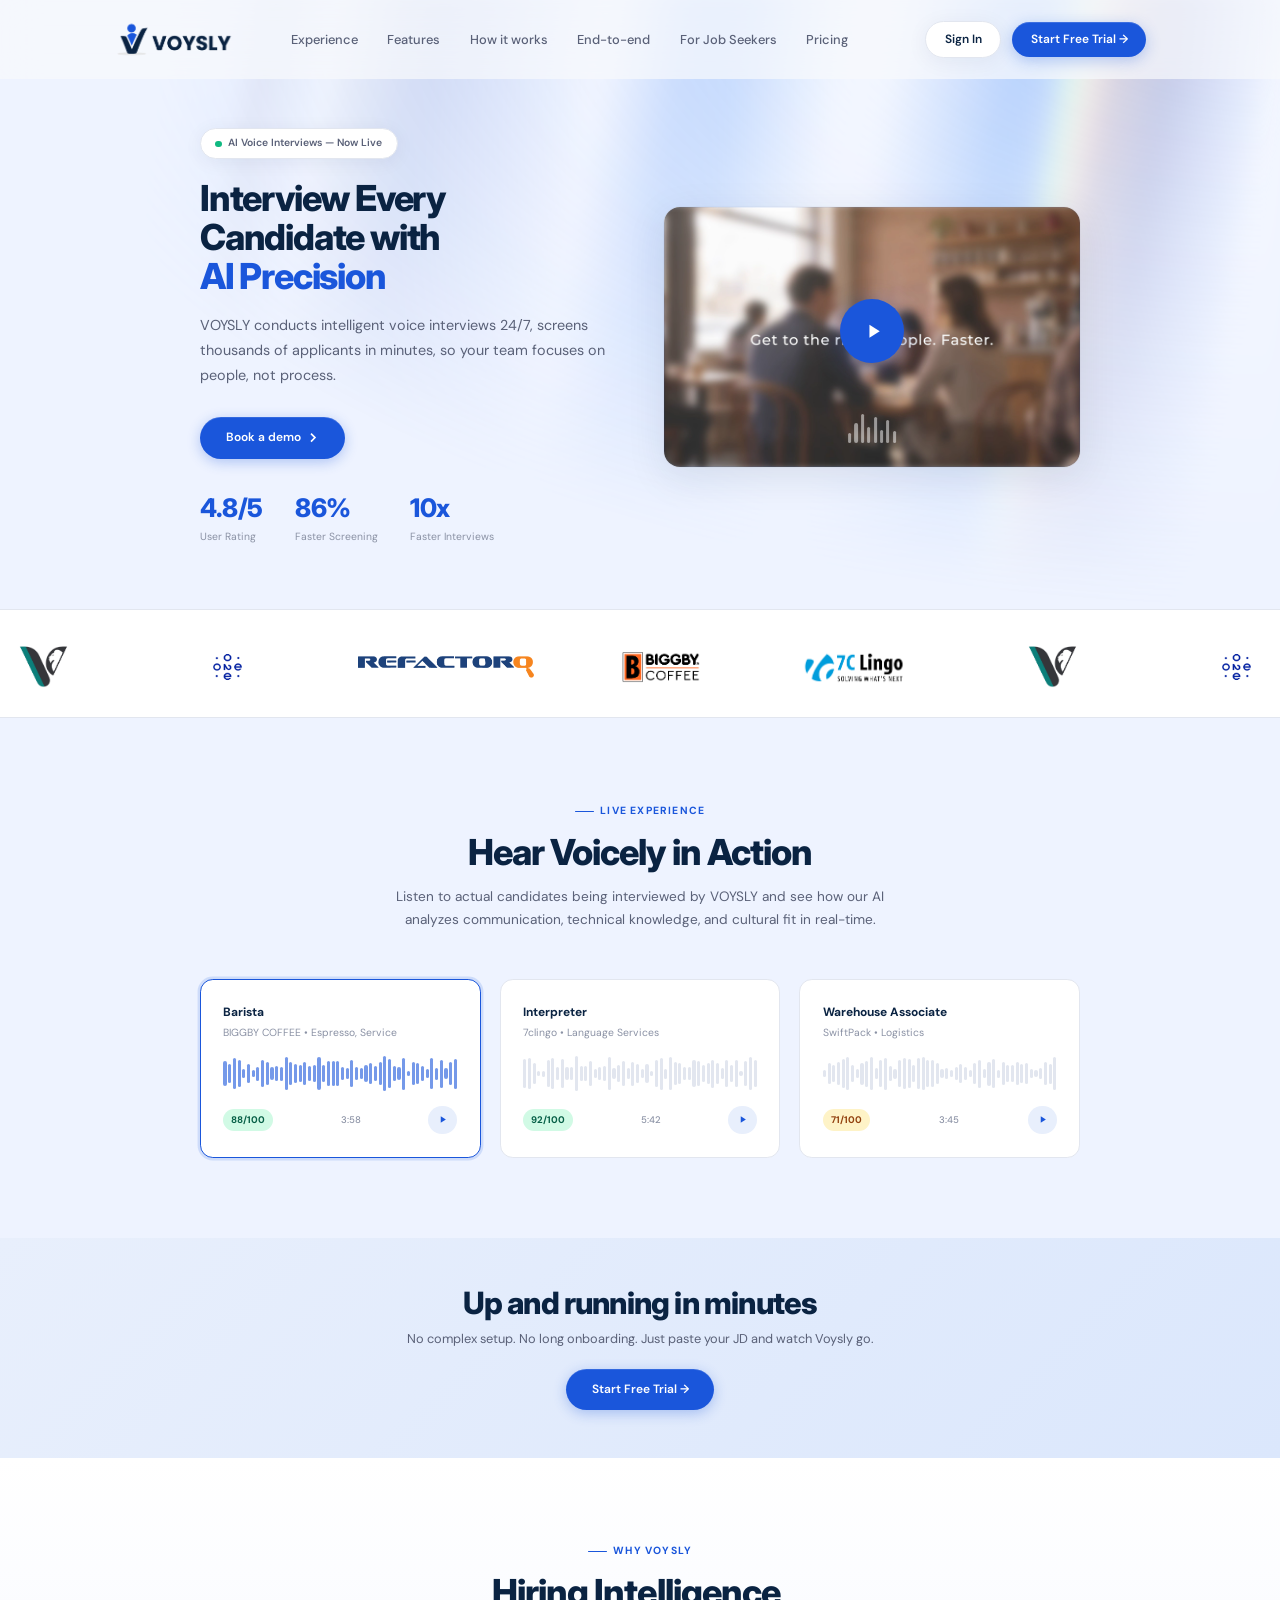
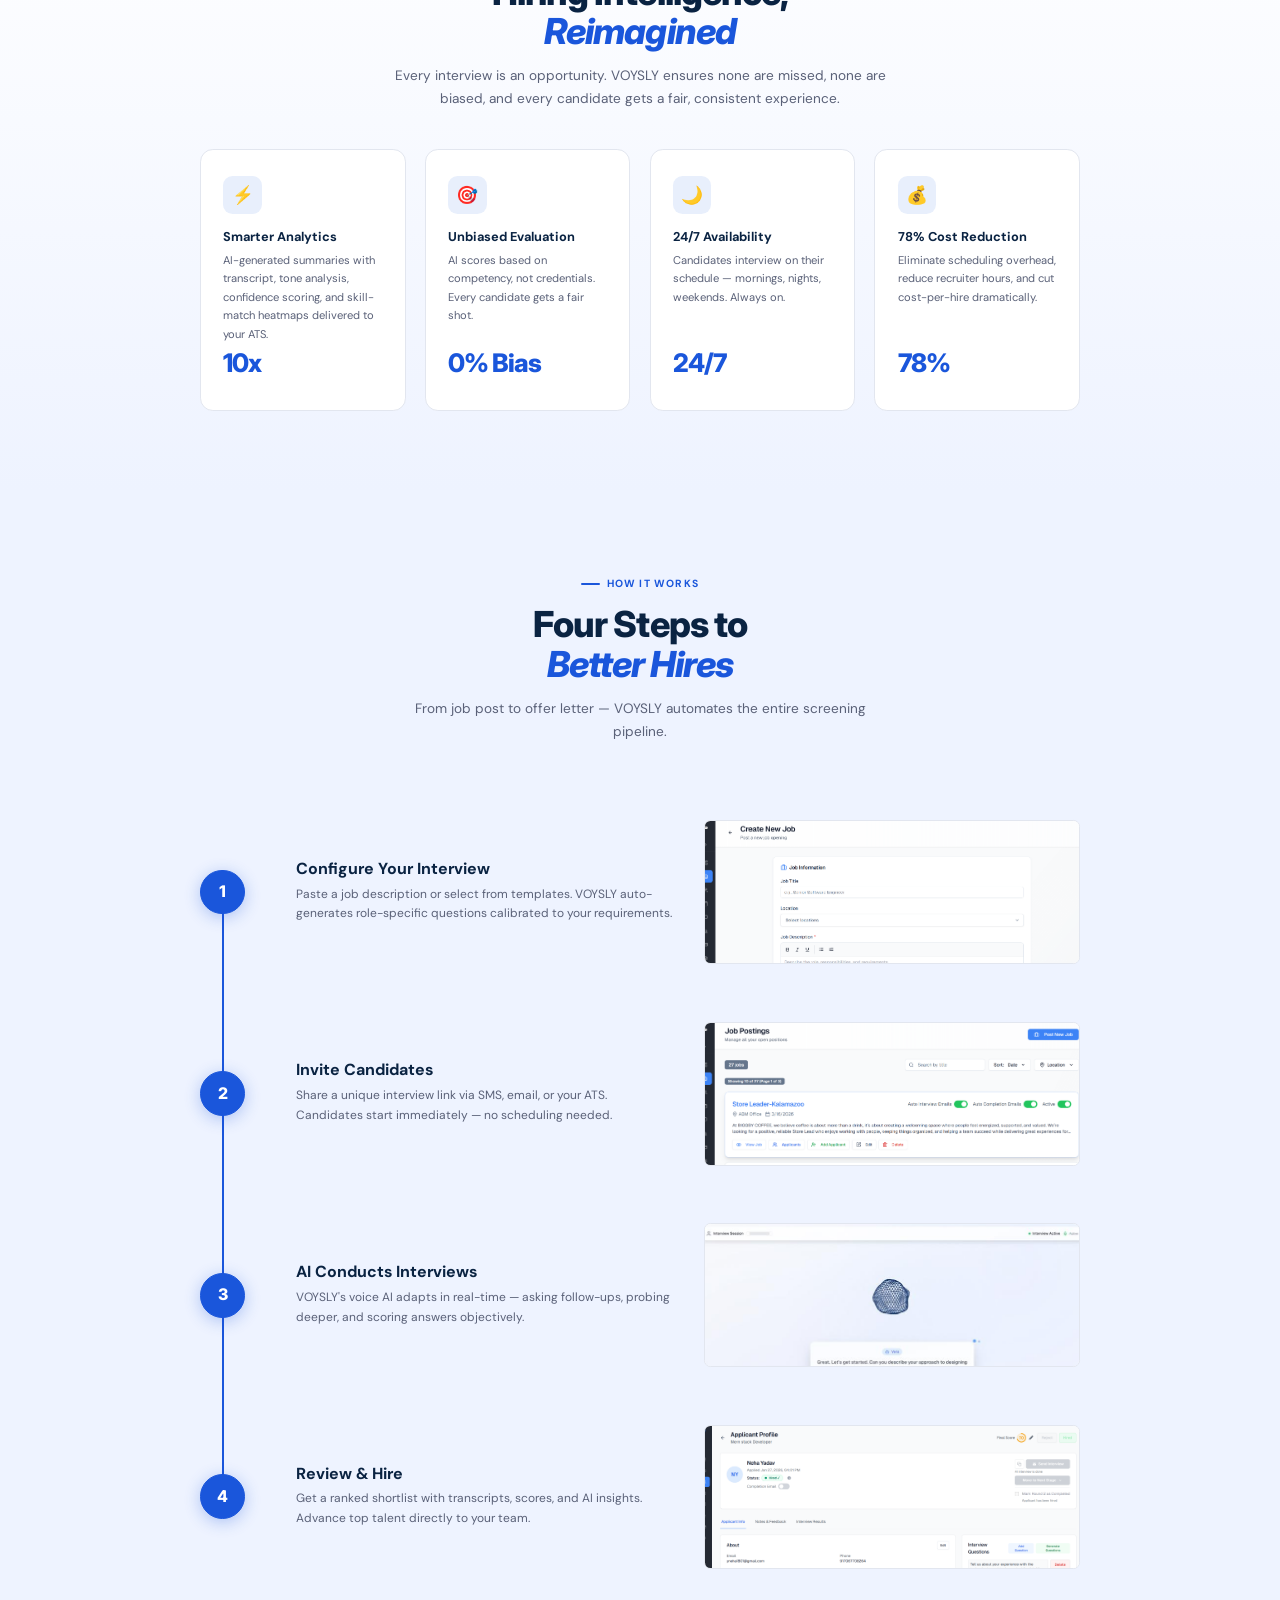
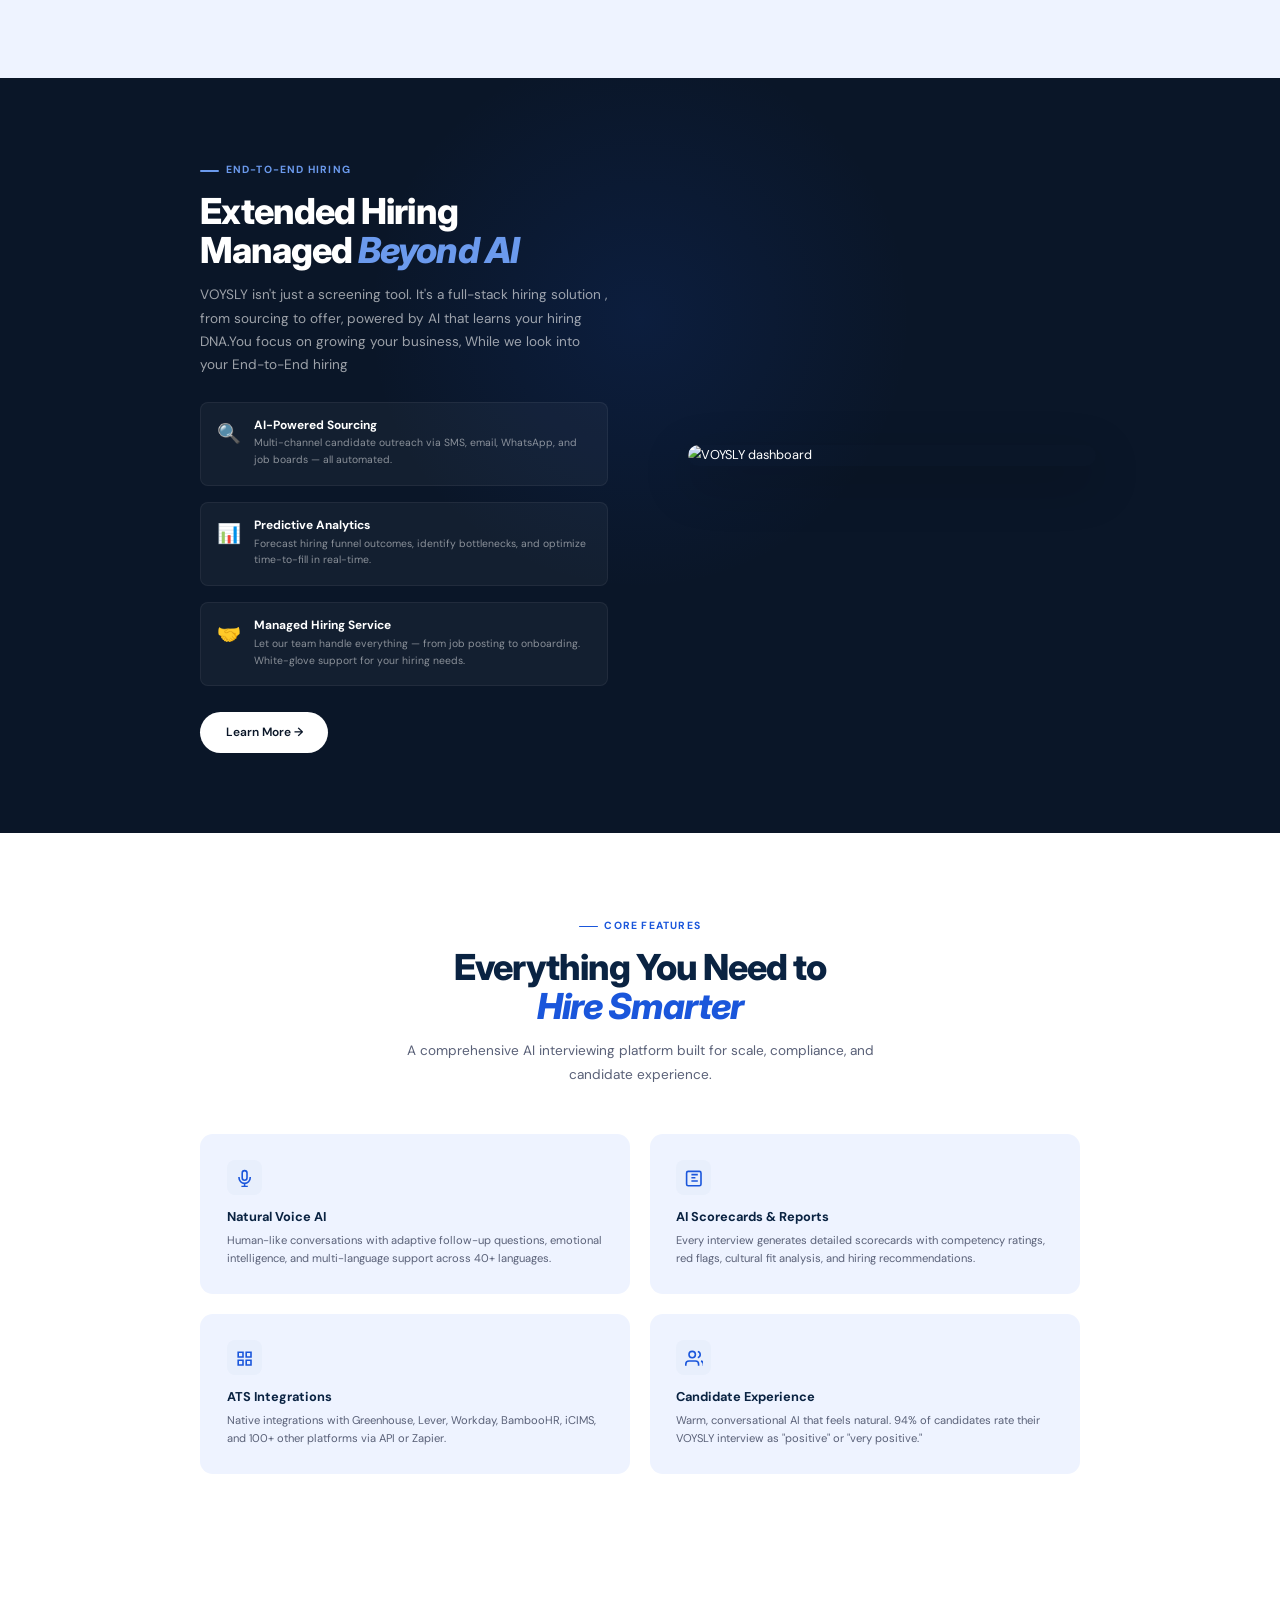
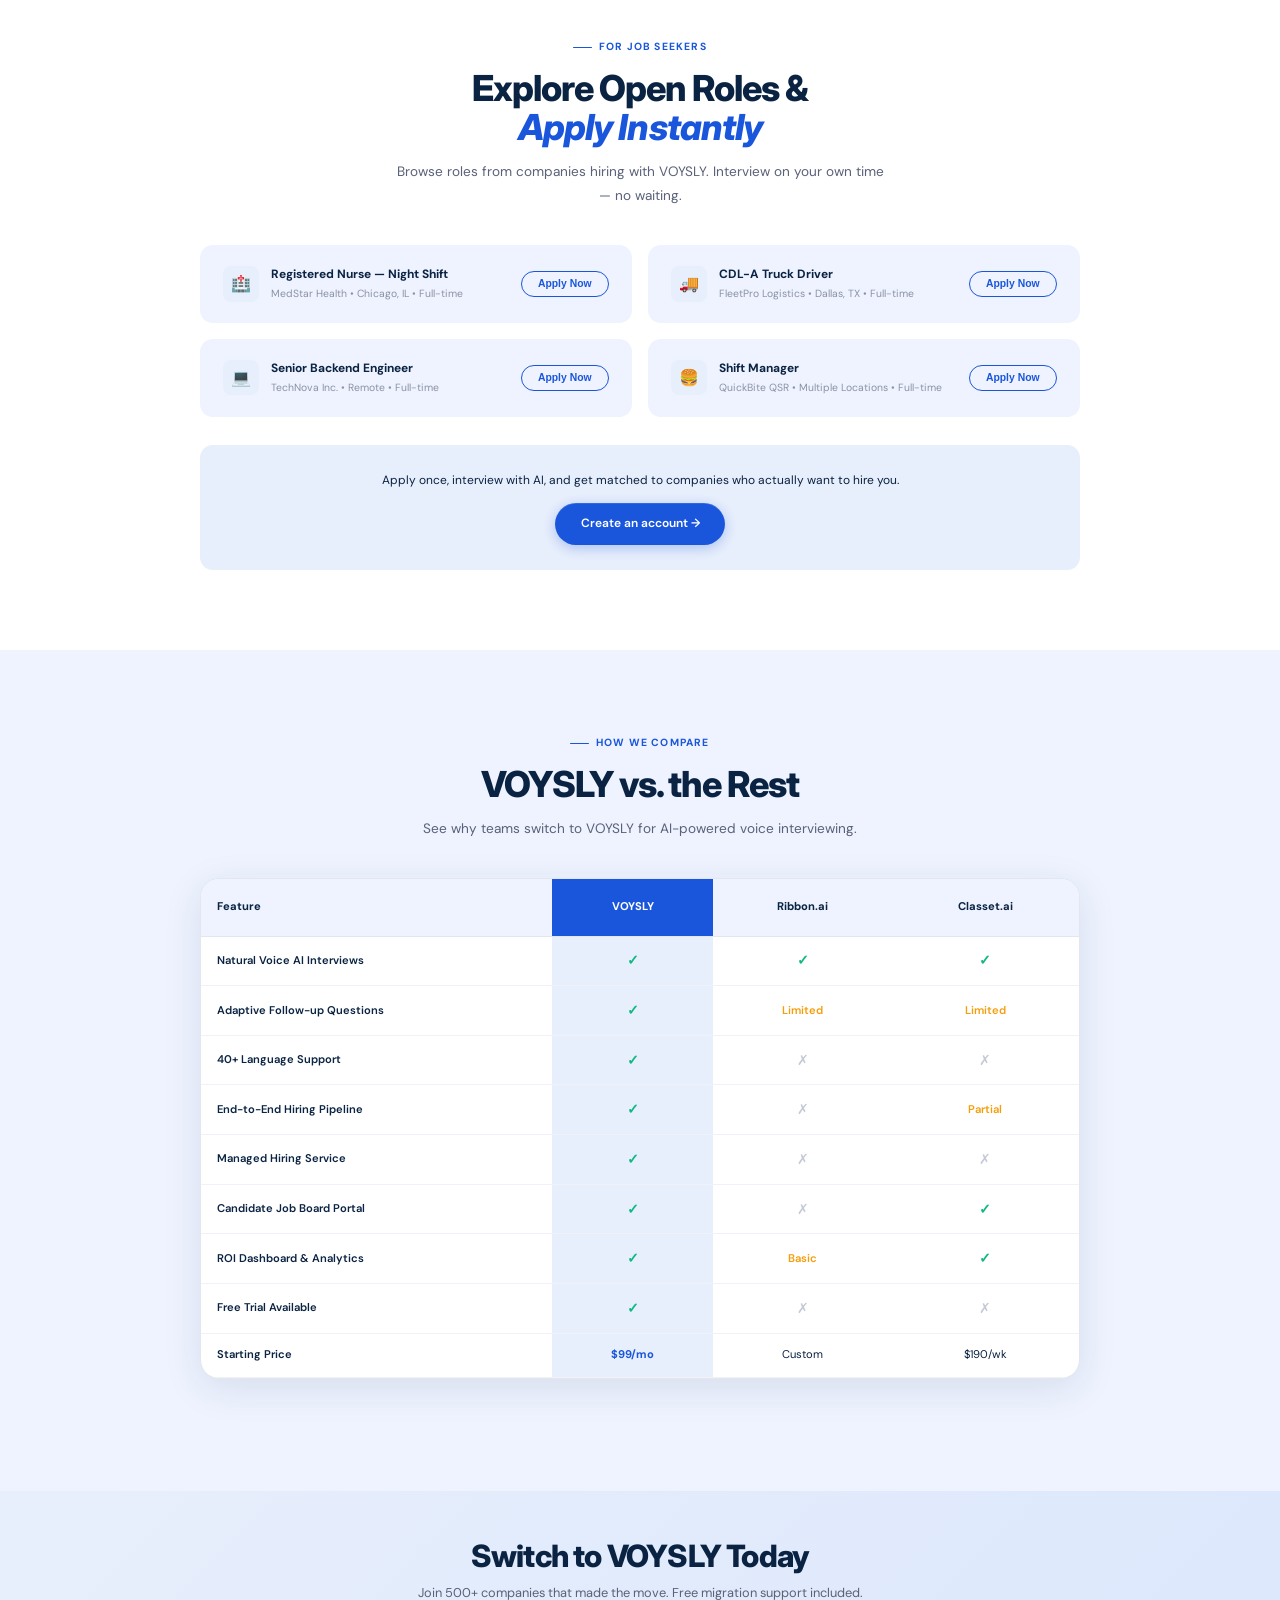
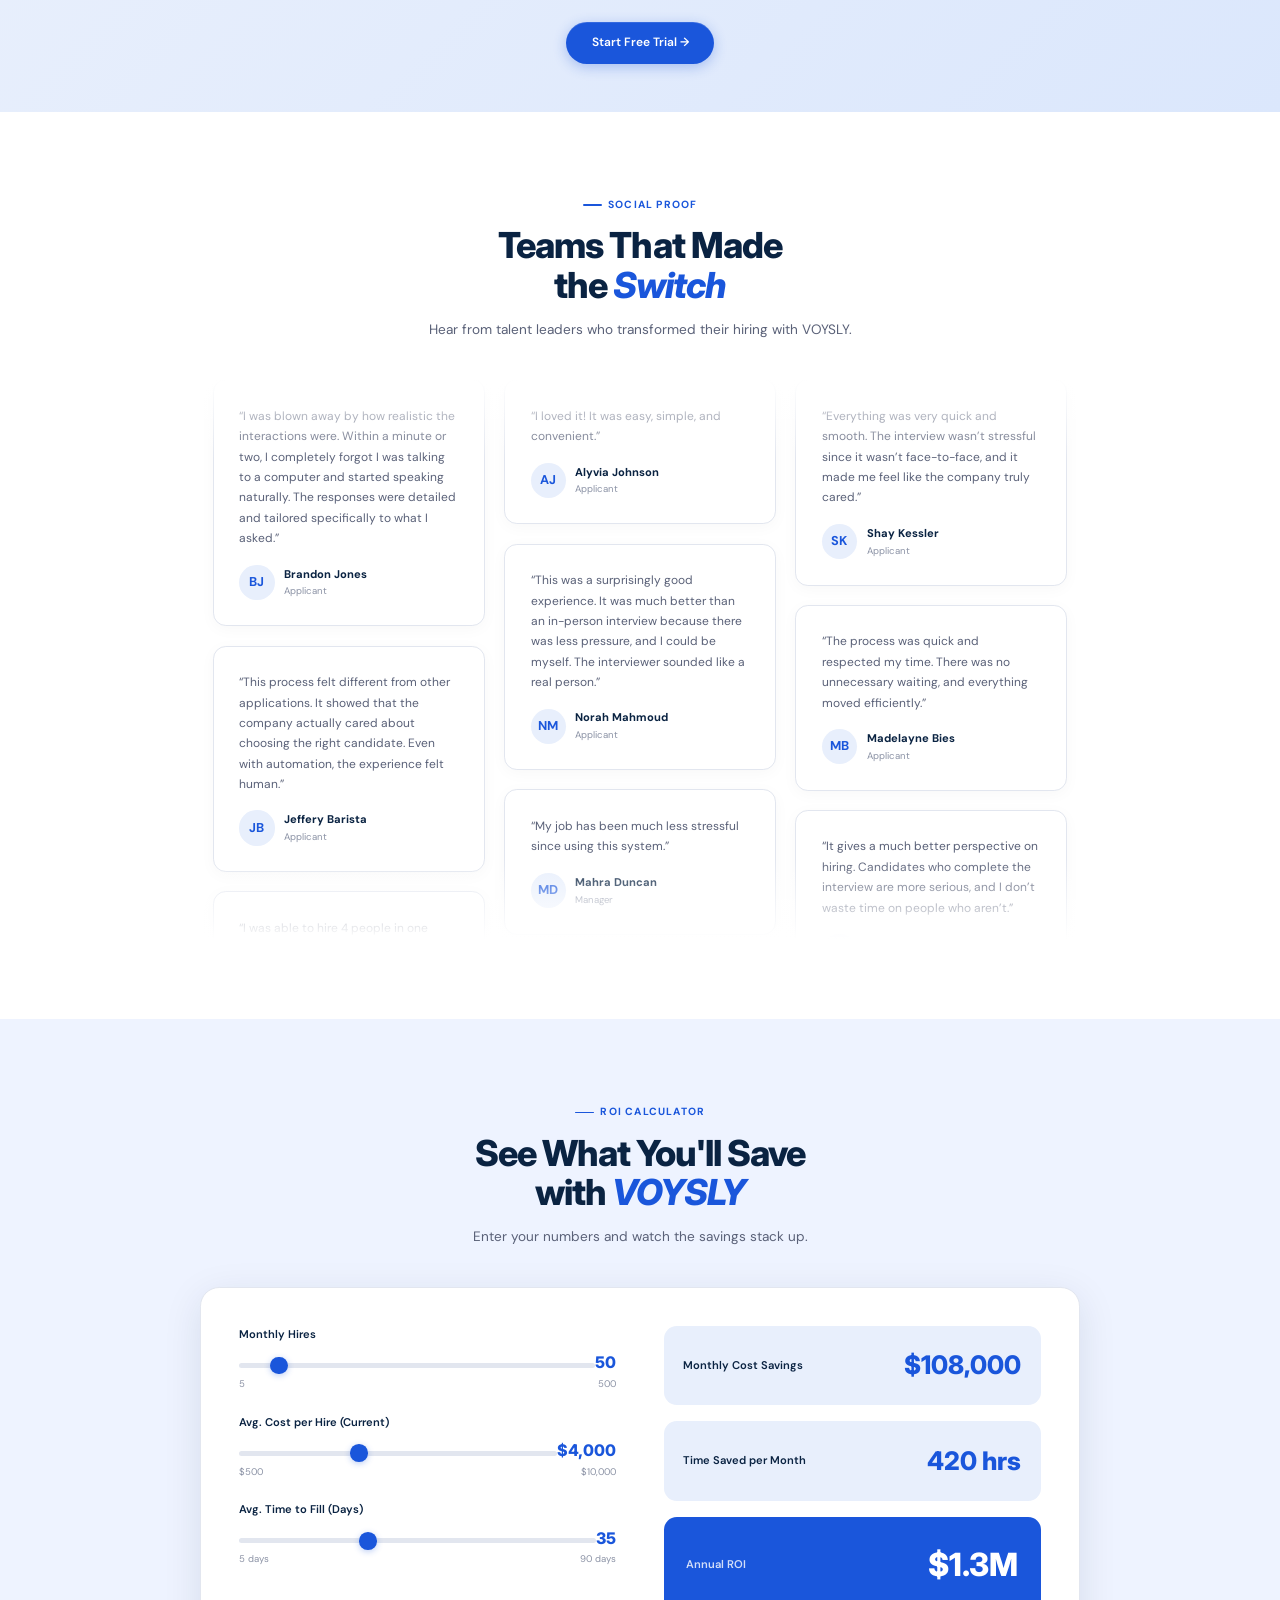
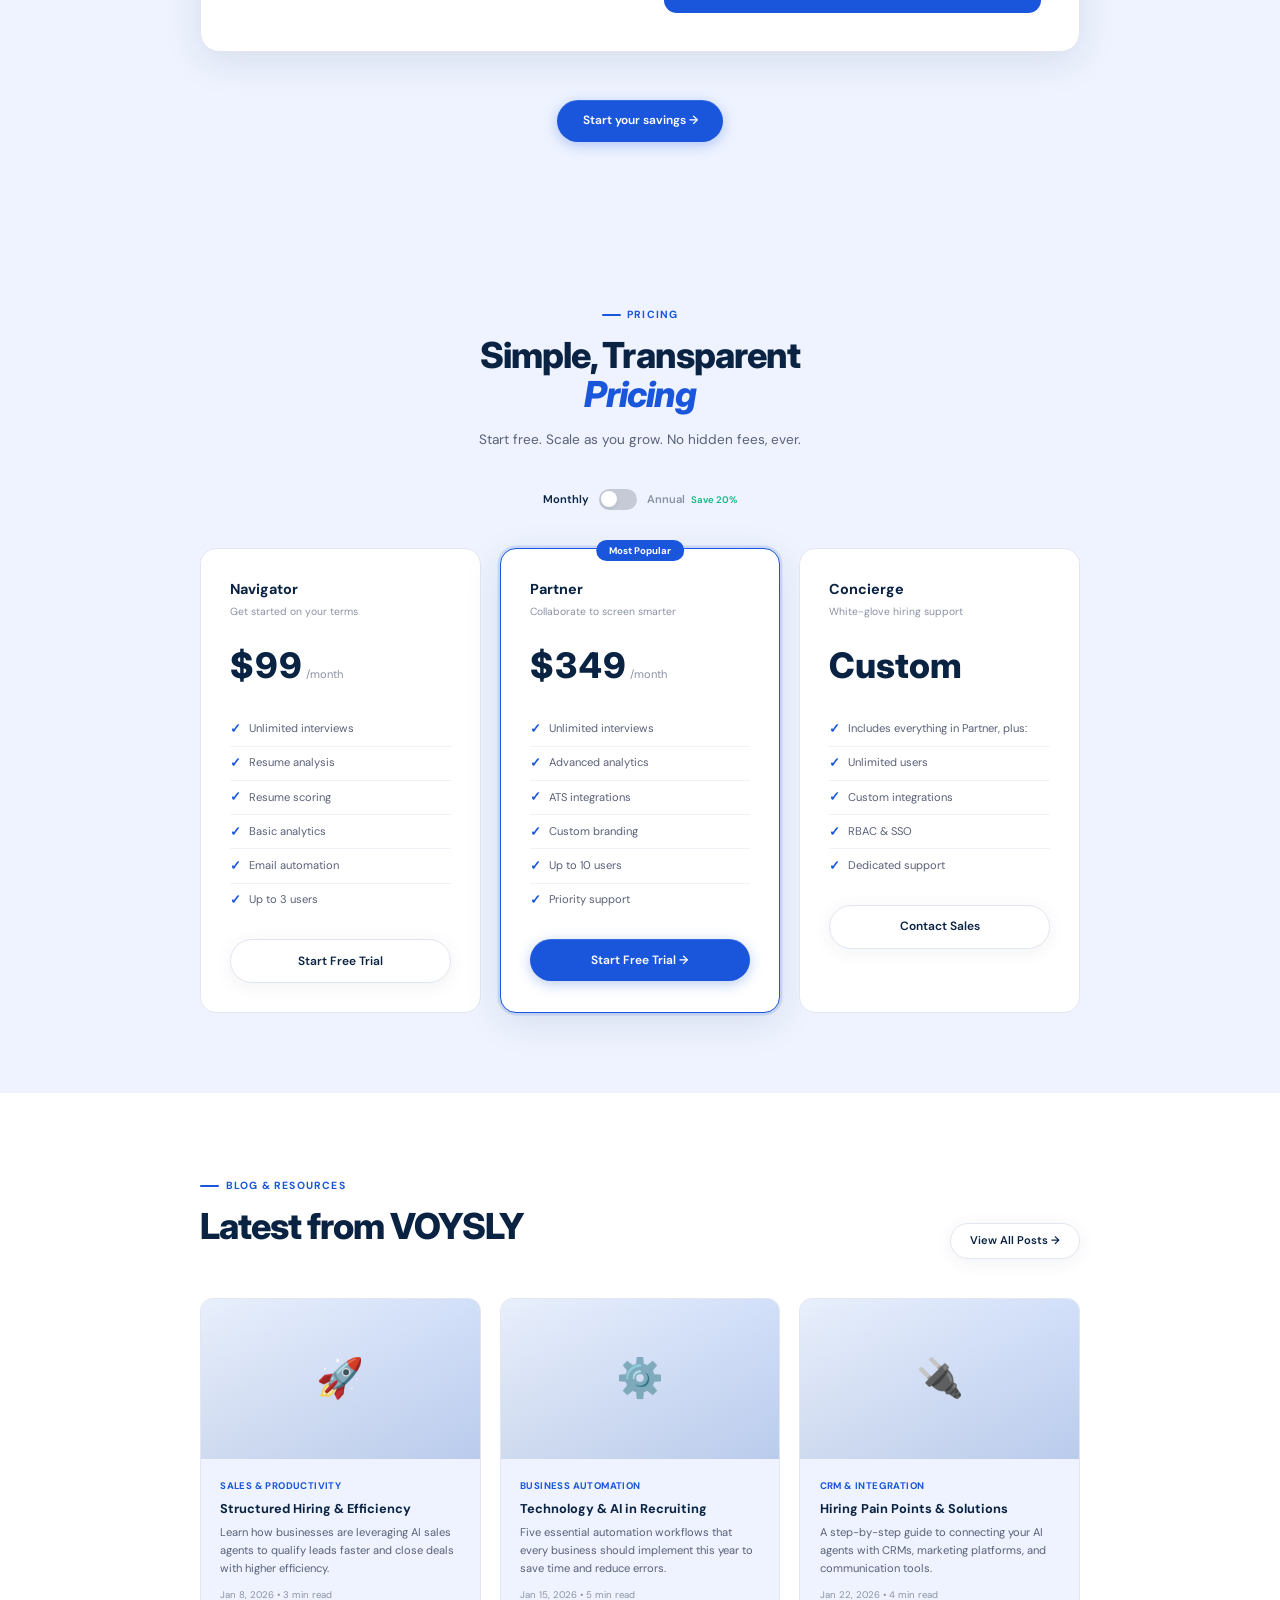
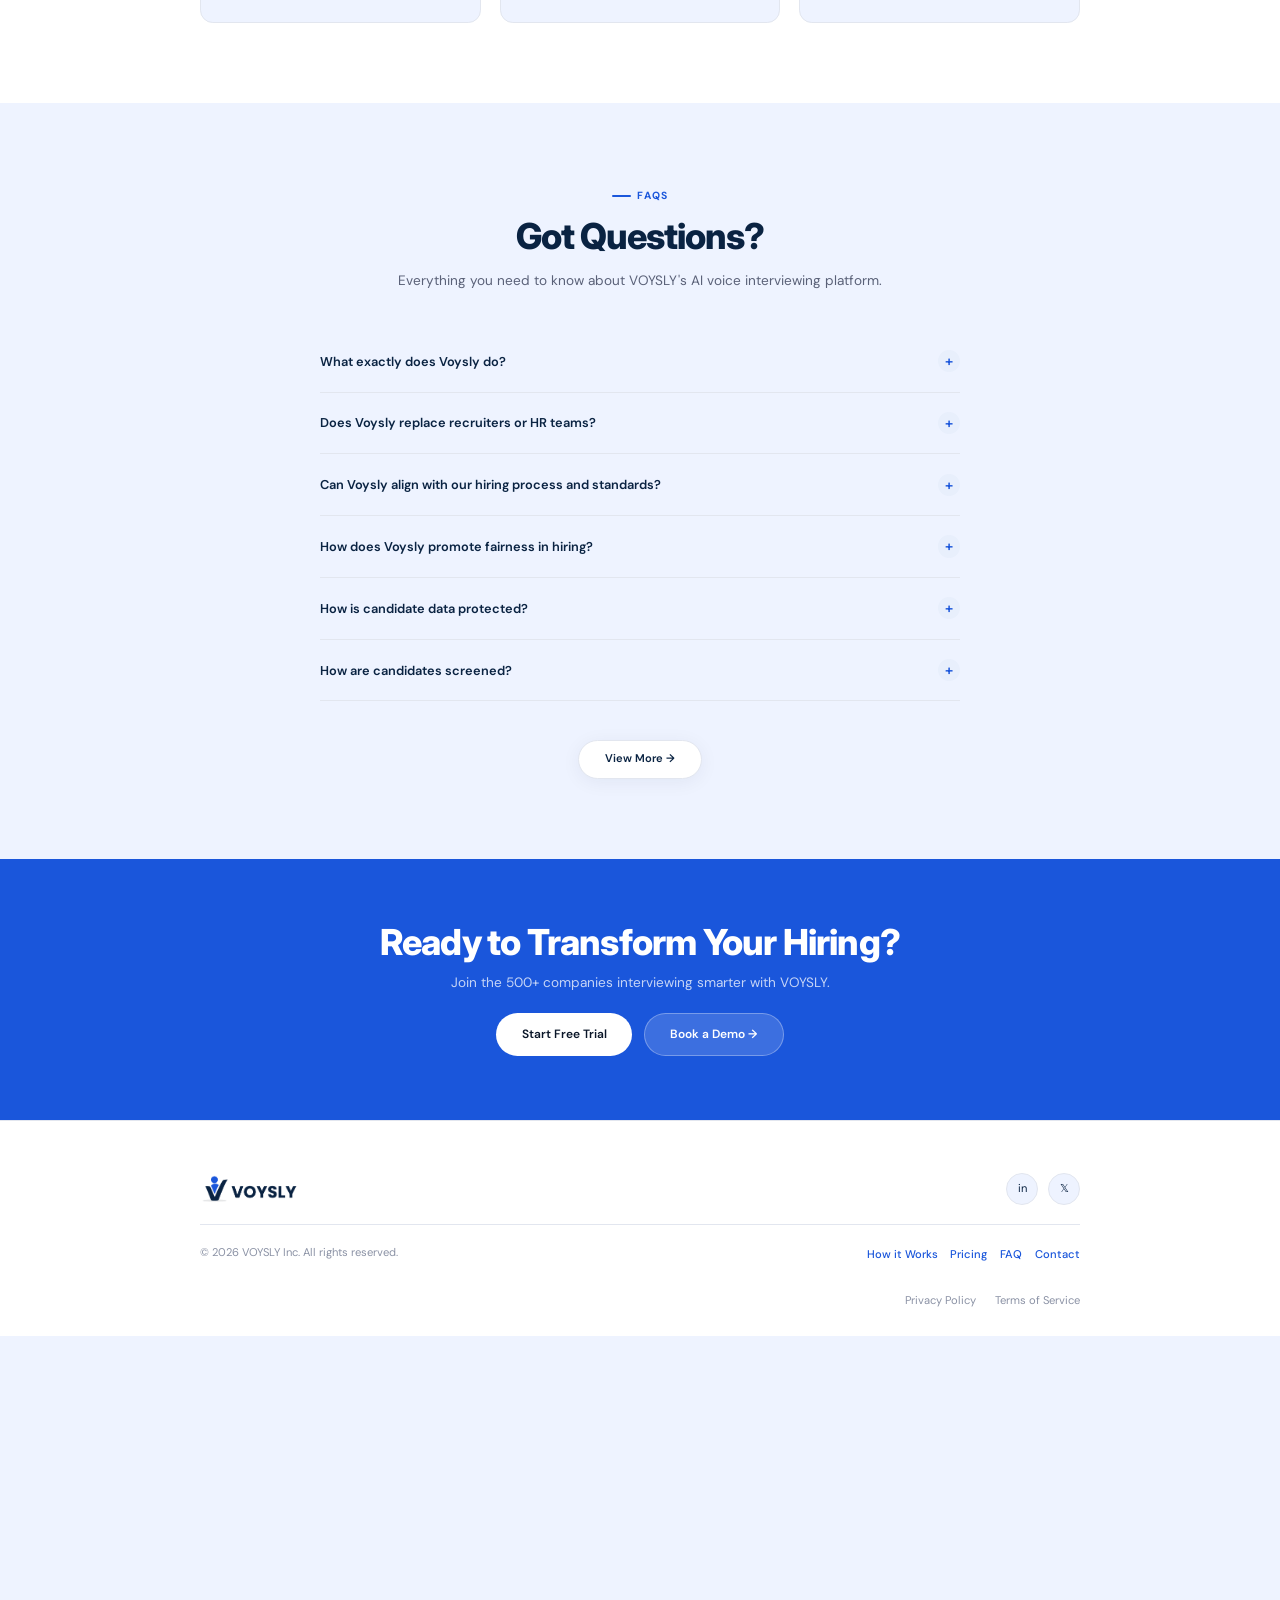
==== commit 3463f20e: "Fix hero video modal to fill the container (object-fit: cover)" ====
--- a/index.html
+++ b/index.html
@@ -1683,7 +1683,7 @@
         </svg>
       </button>
       <video id="modalVideo" src="VOYSLY Ad video Draft_02 (1).mp4" poster="thumbnail.png" controls
-        style="width:100%; height:100%; object-fit:contain;"></video>
+        style="width:100%; height:100%; object-fit:cover;"></video>
     </div>
   </div>
 </body>
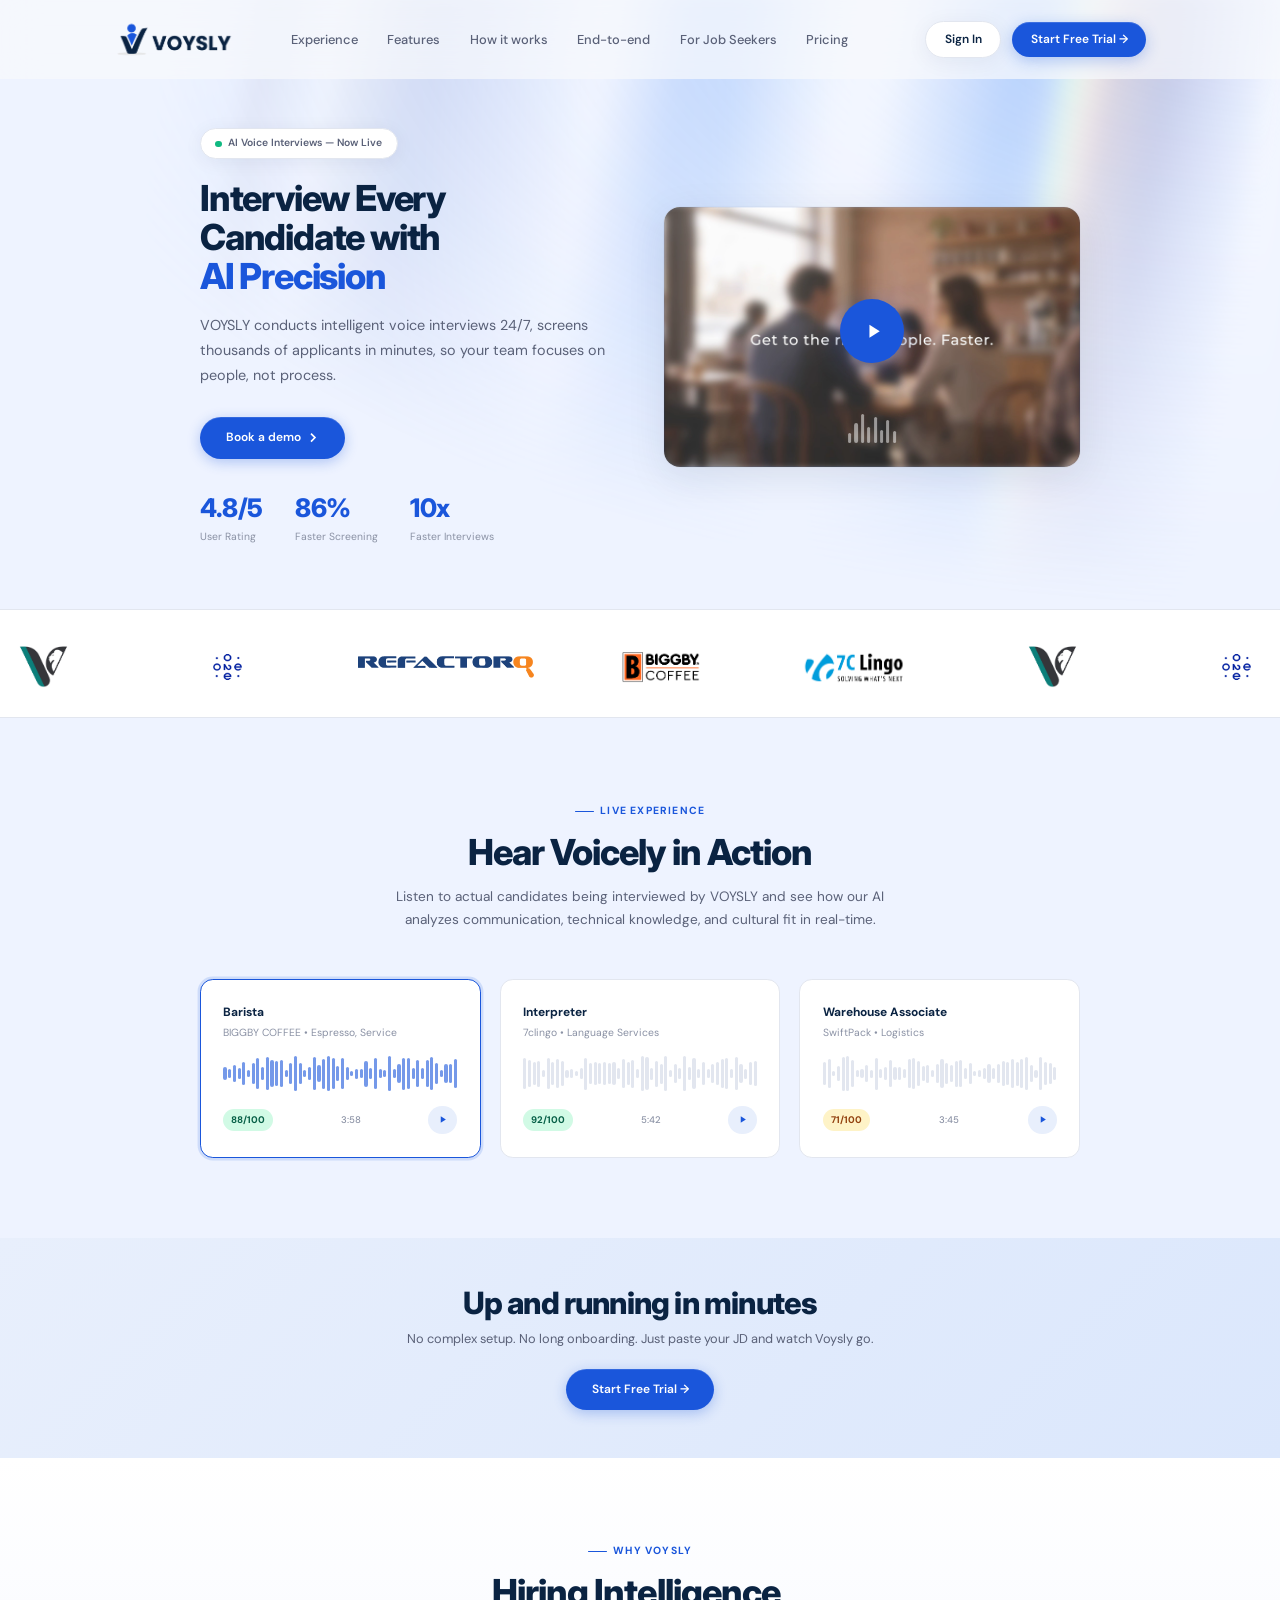
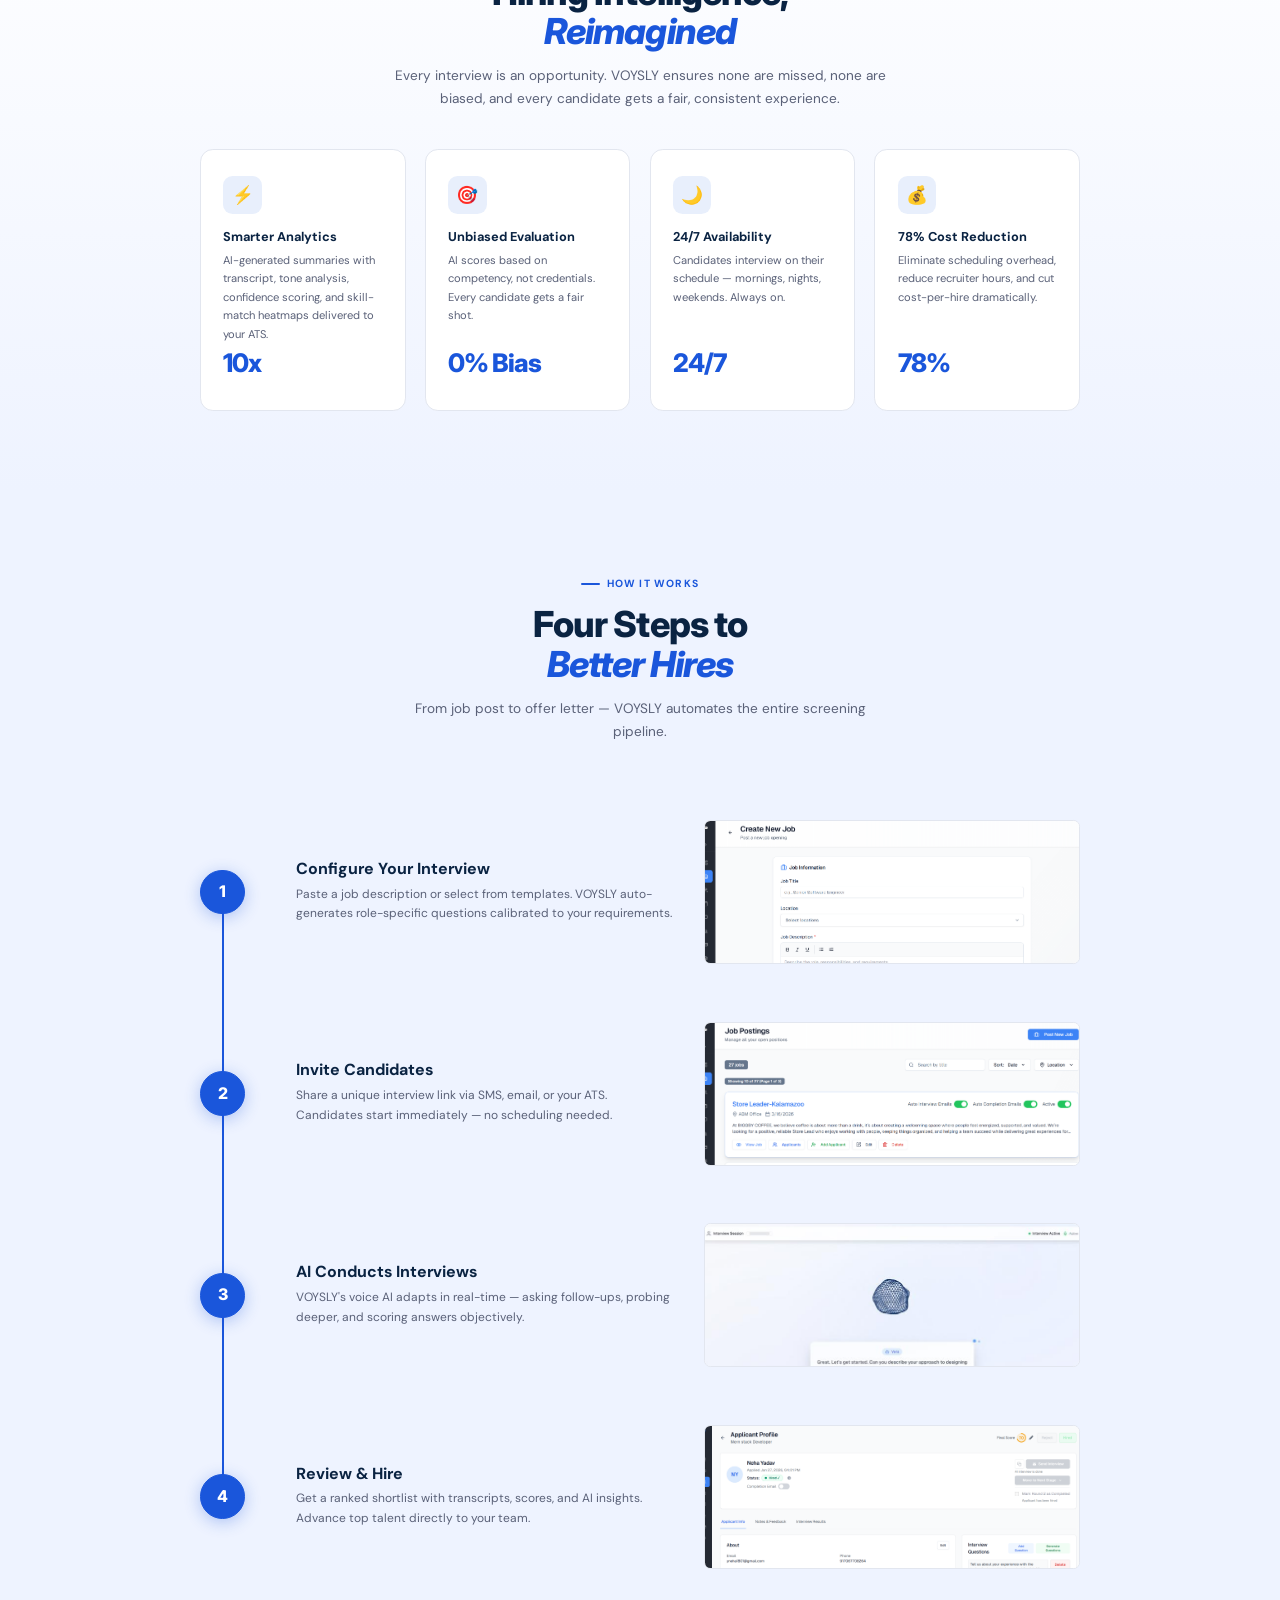
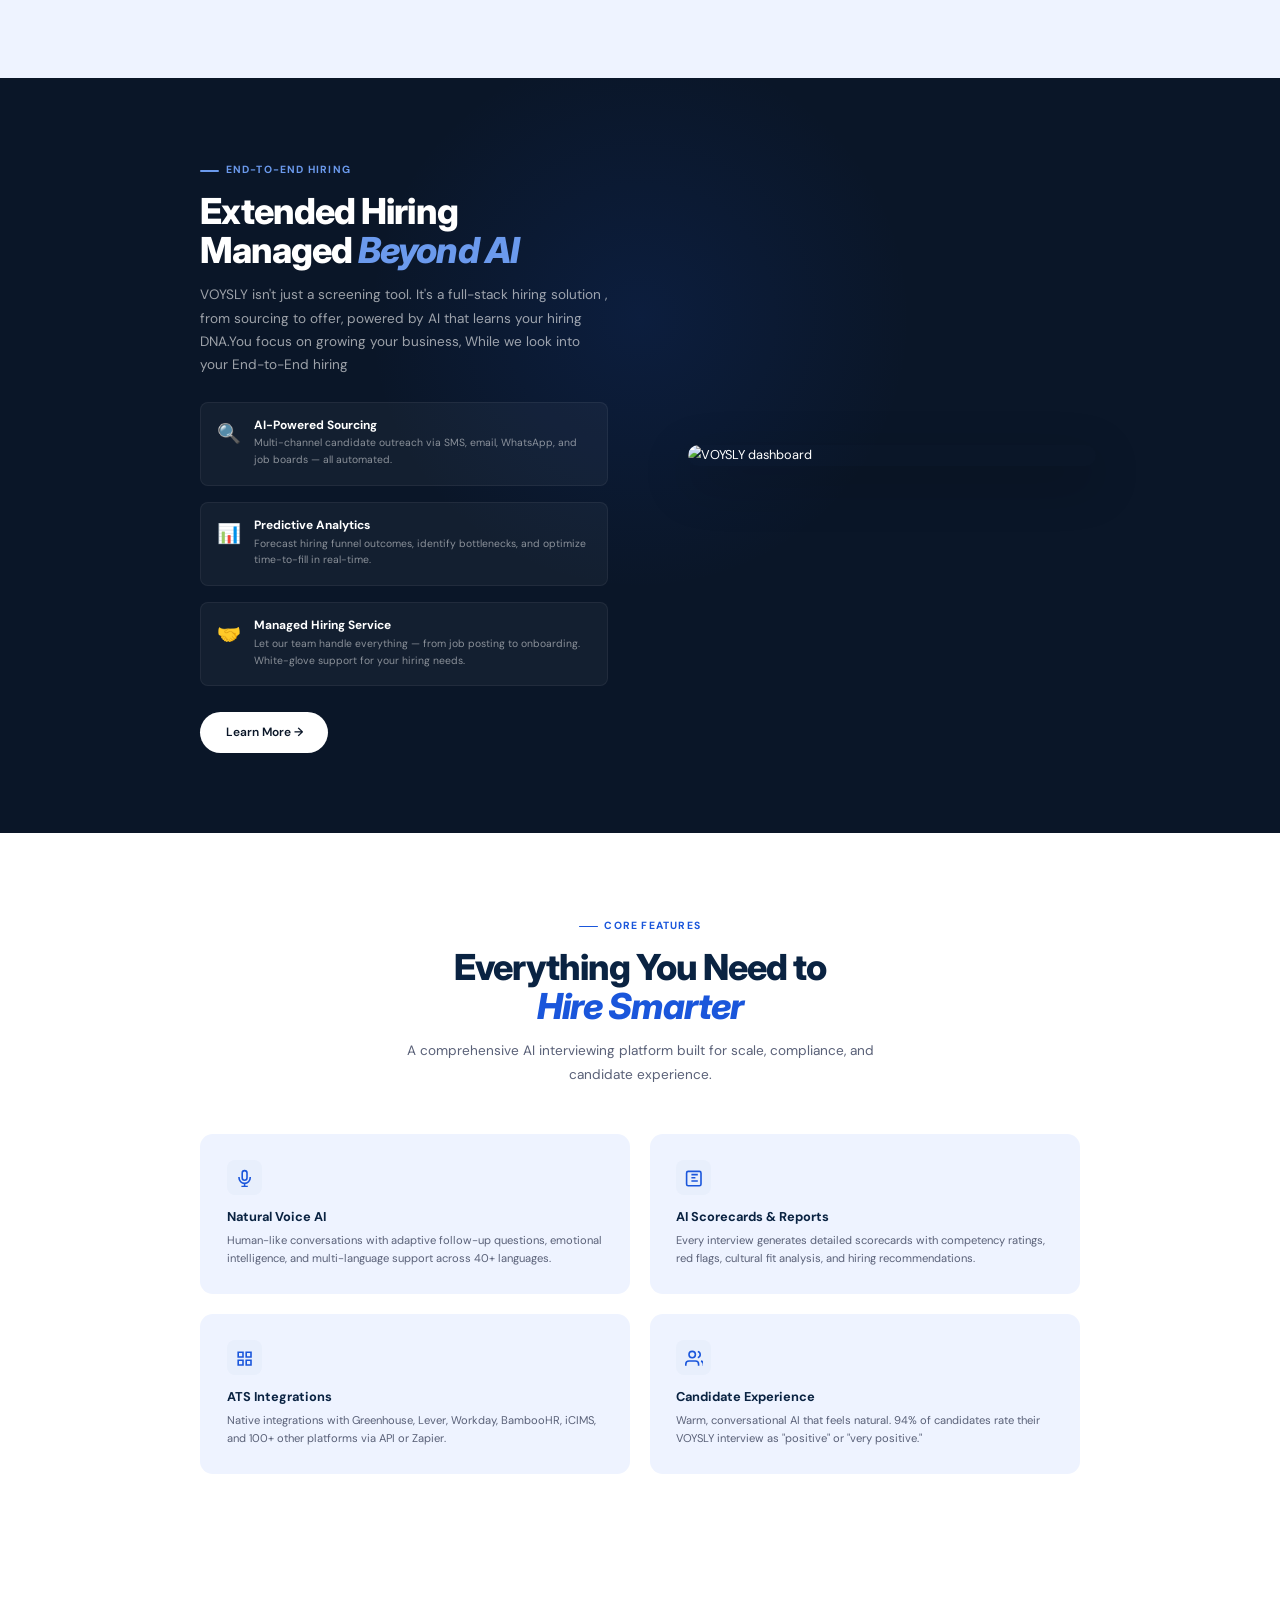
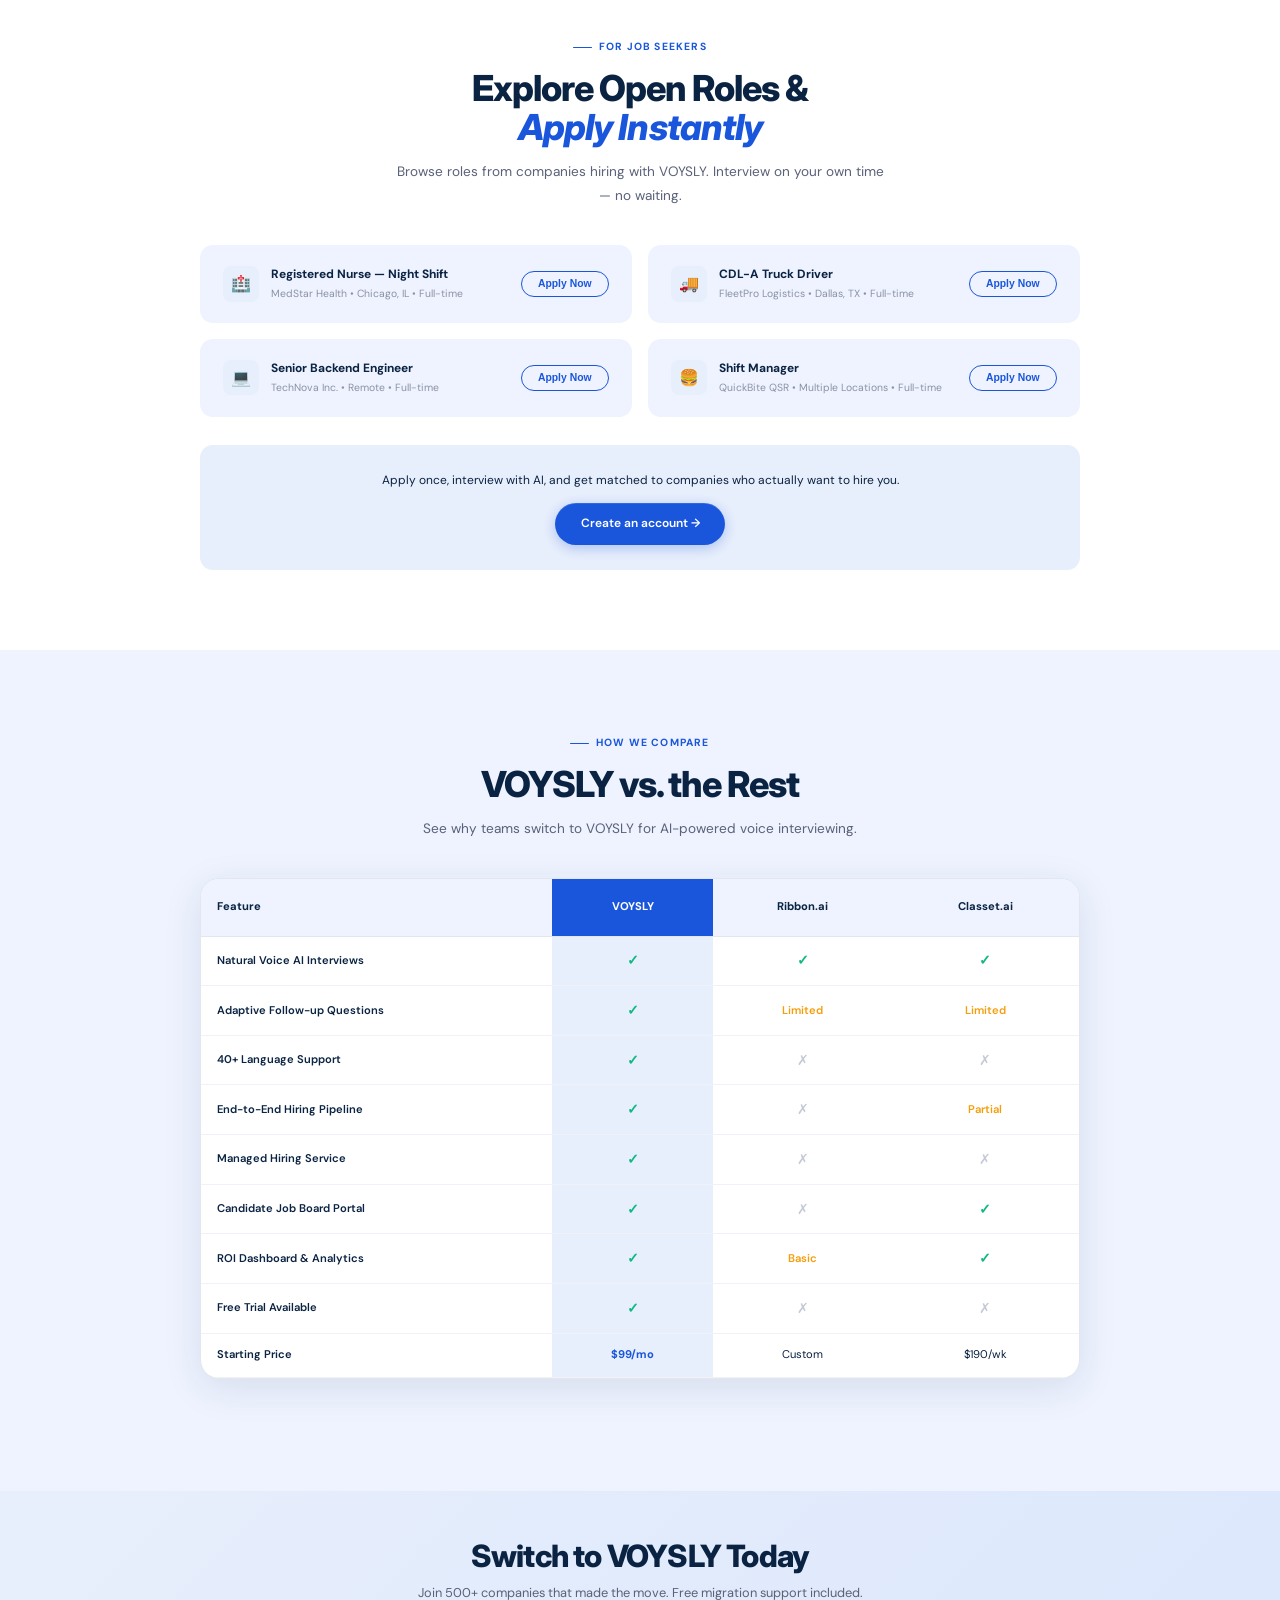
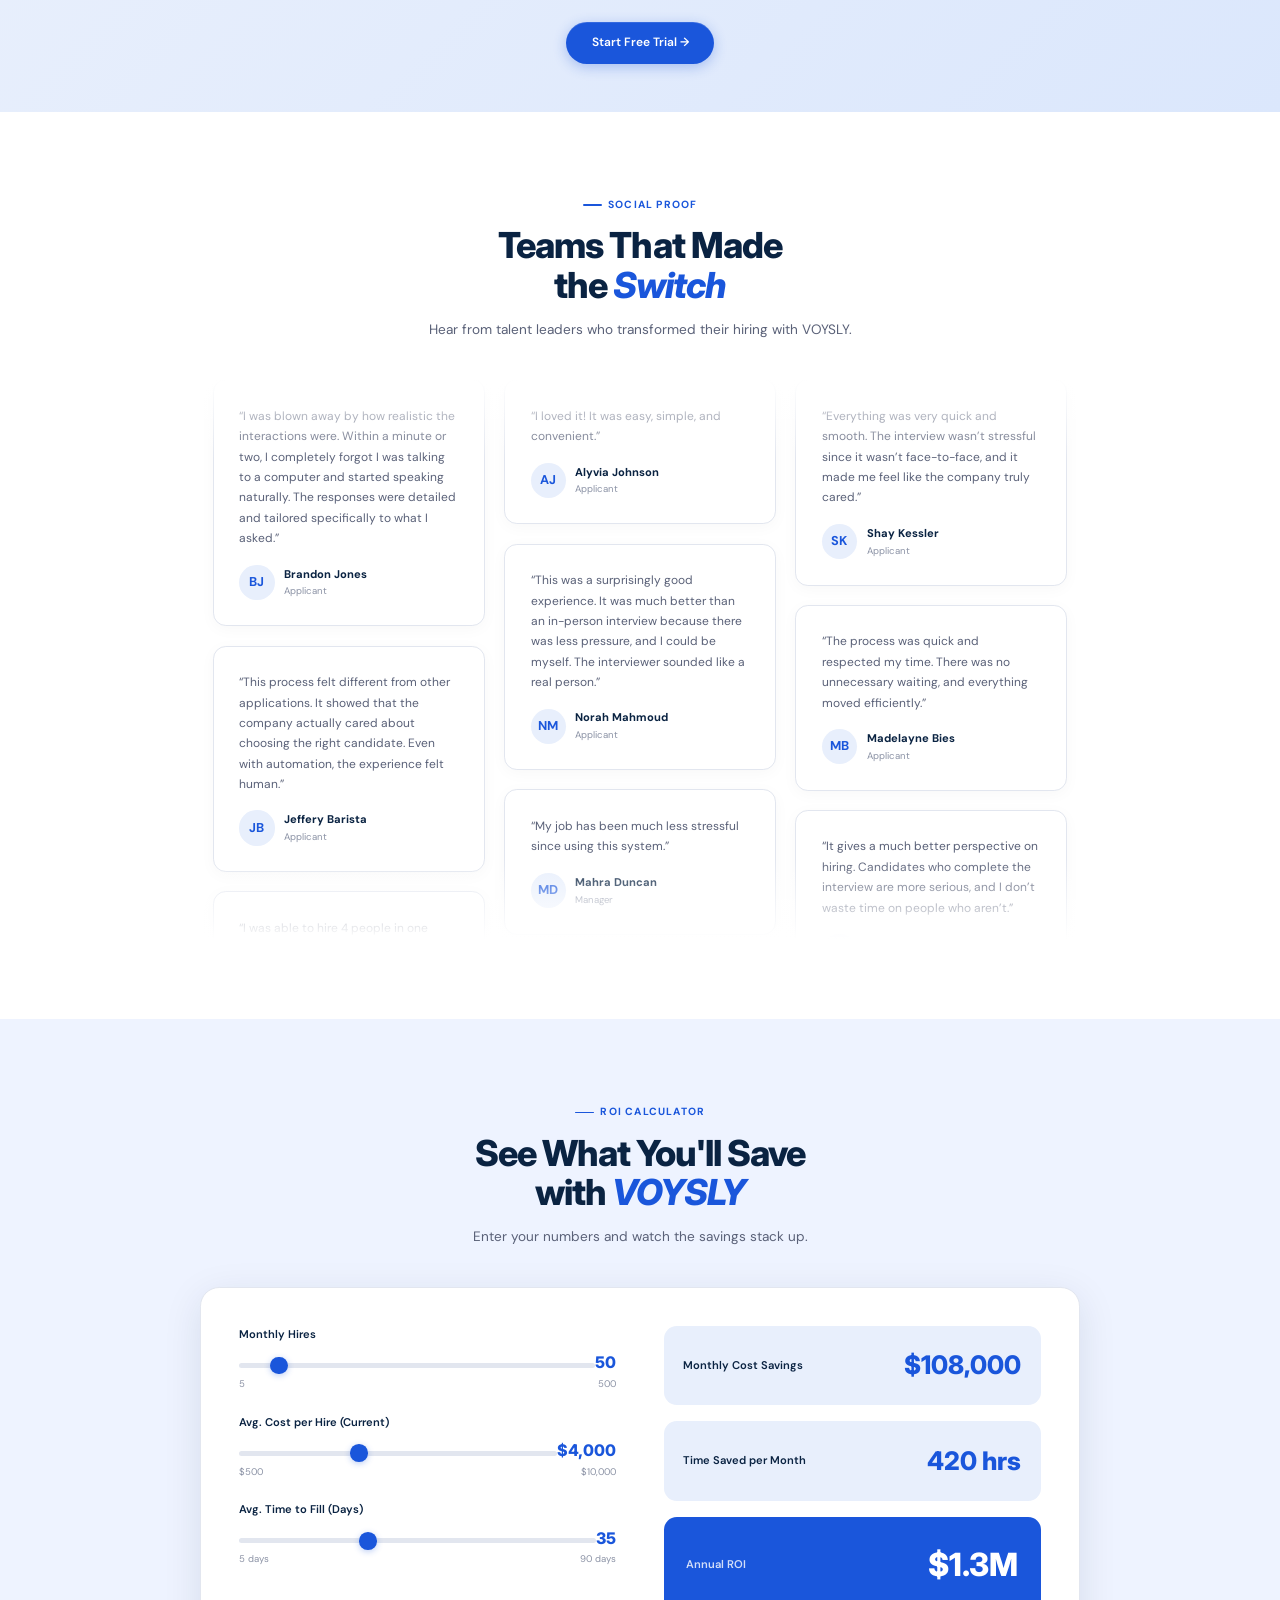
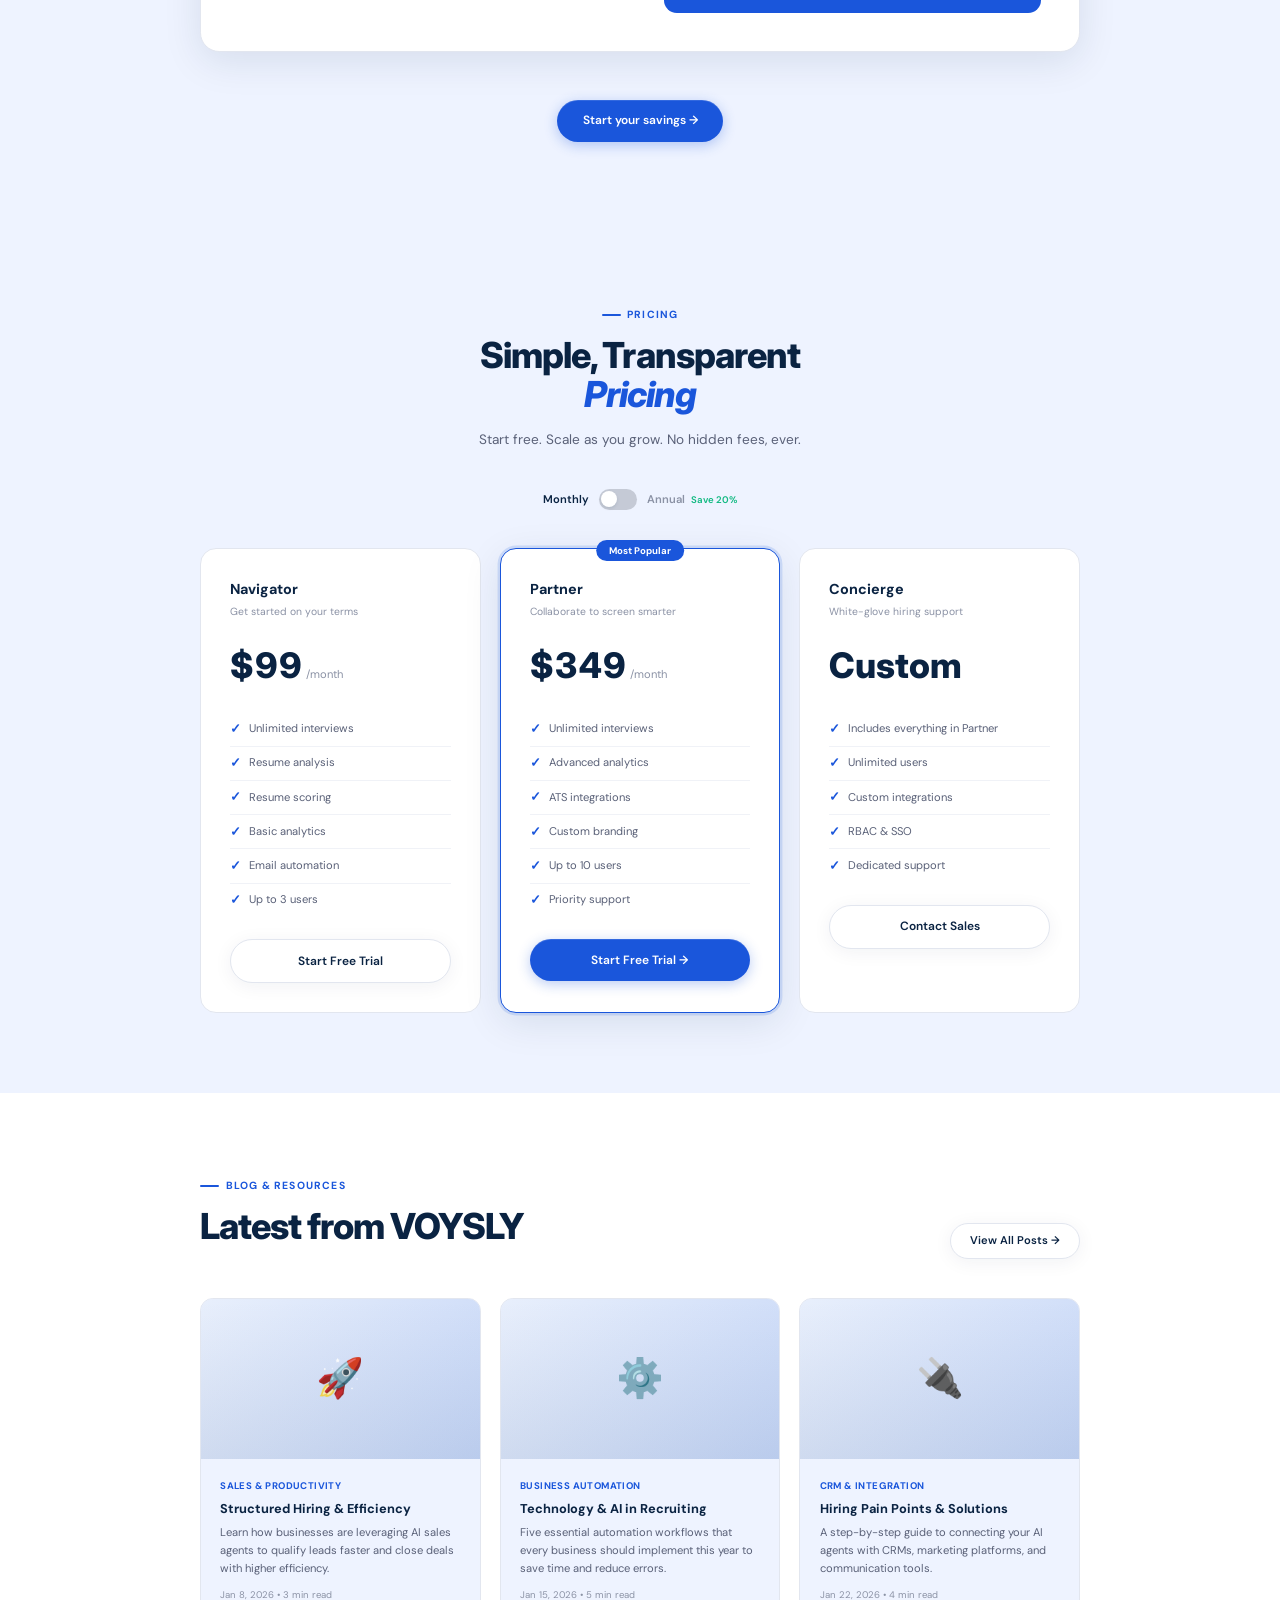
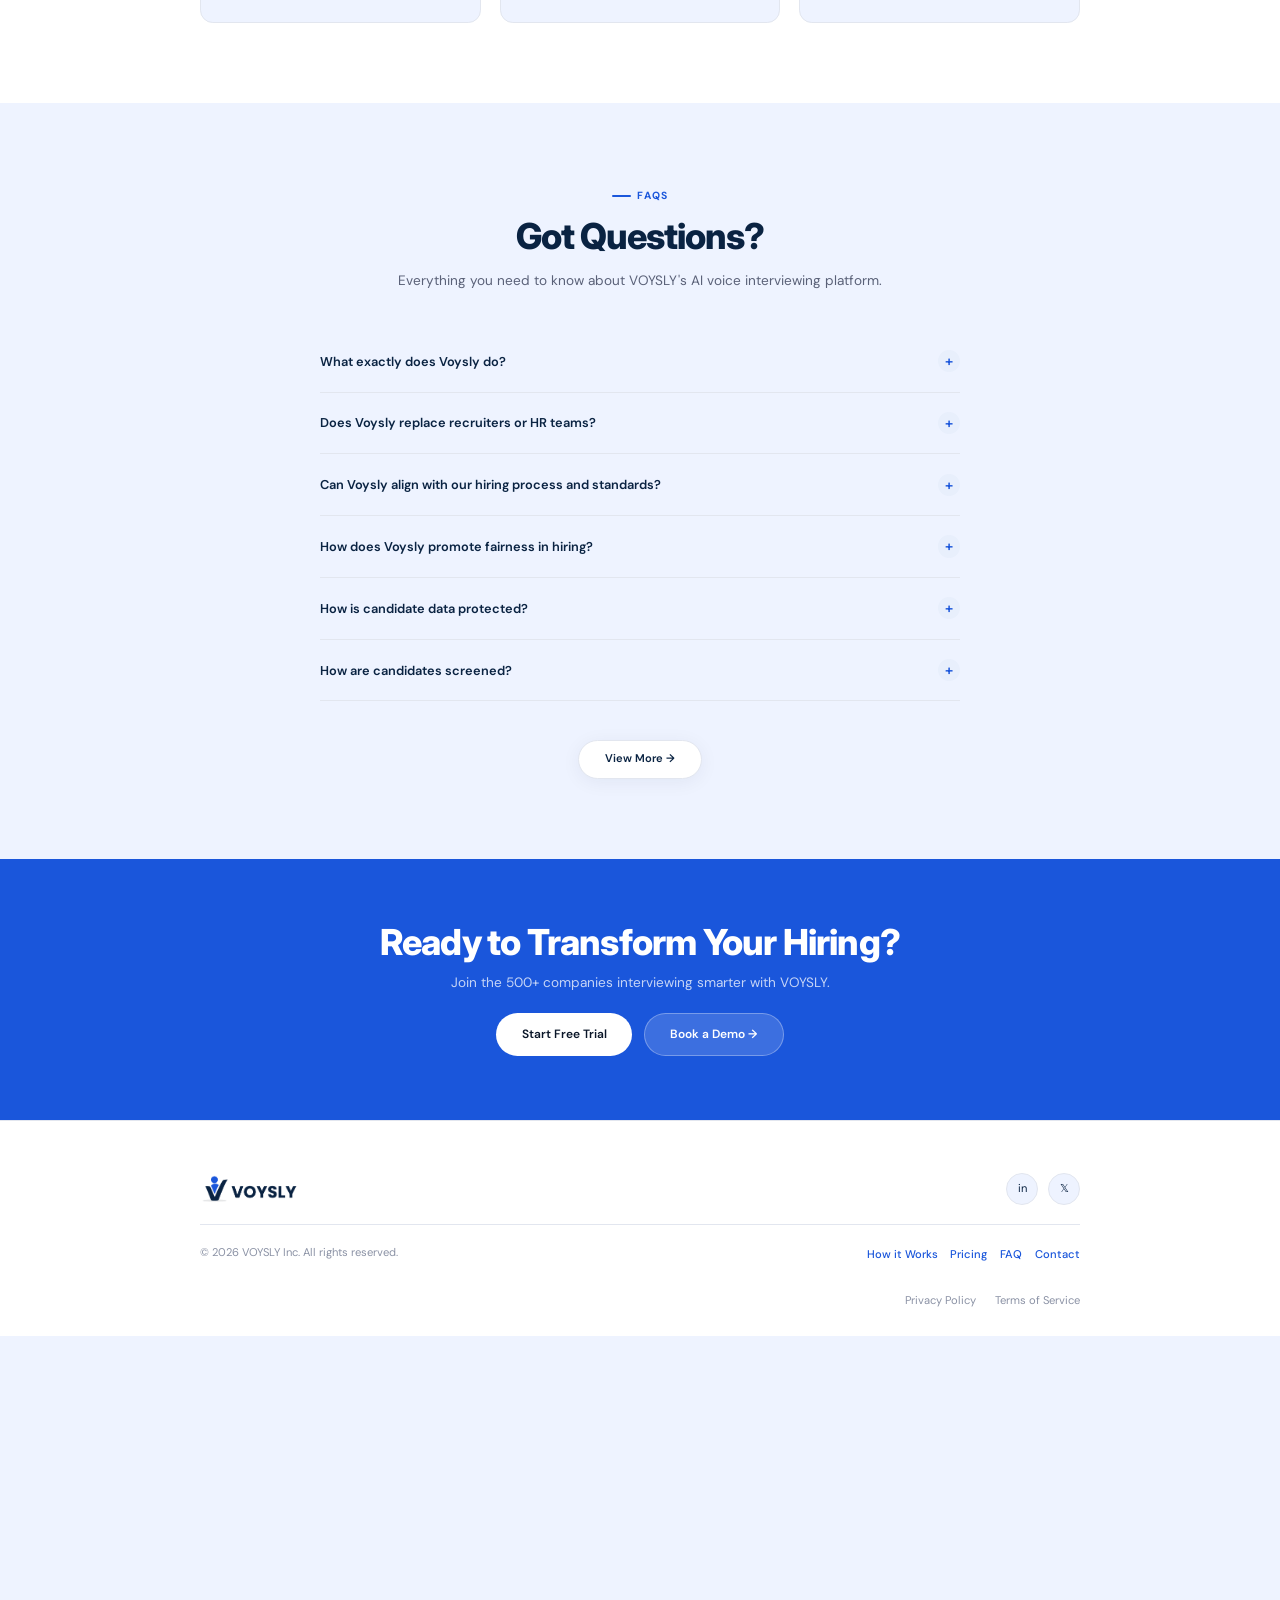
==== commit 813d5ea4: "tp" ====
--- a/index.html
+++ b/index.html
@@ -1007,7 +1007,7 @@
             <span class="pc-price-period"></span>
           </div>
           <ul class="pc-features">
-            <li>Includes everything in Partner, plus:</li>
+            <li>Includes everything in Partner</li>
             <li>Unlimited users</li>
             <li>Custom integrations</li>
             <li>RBAC &amp; SSO</li>
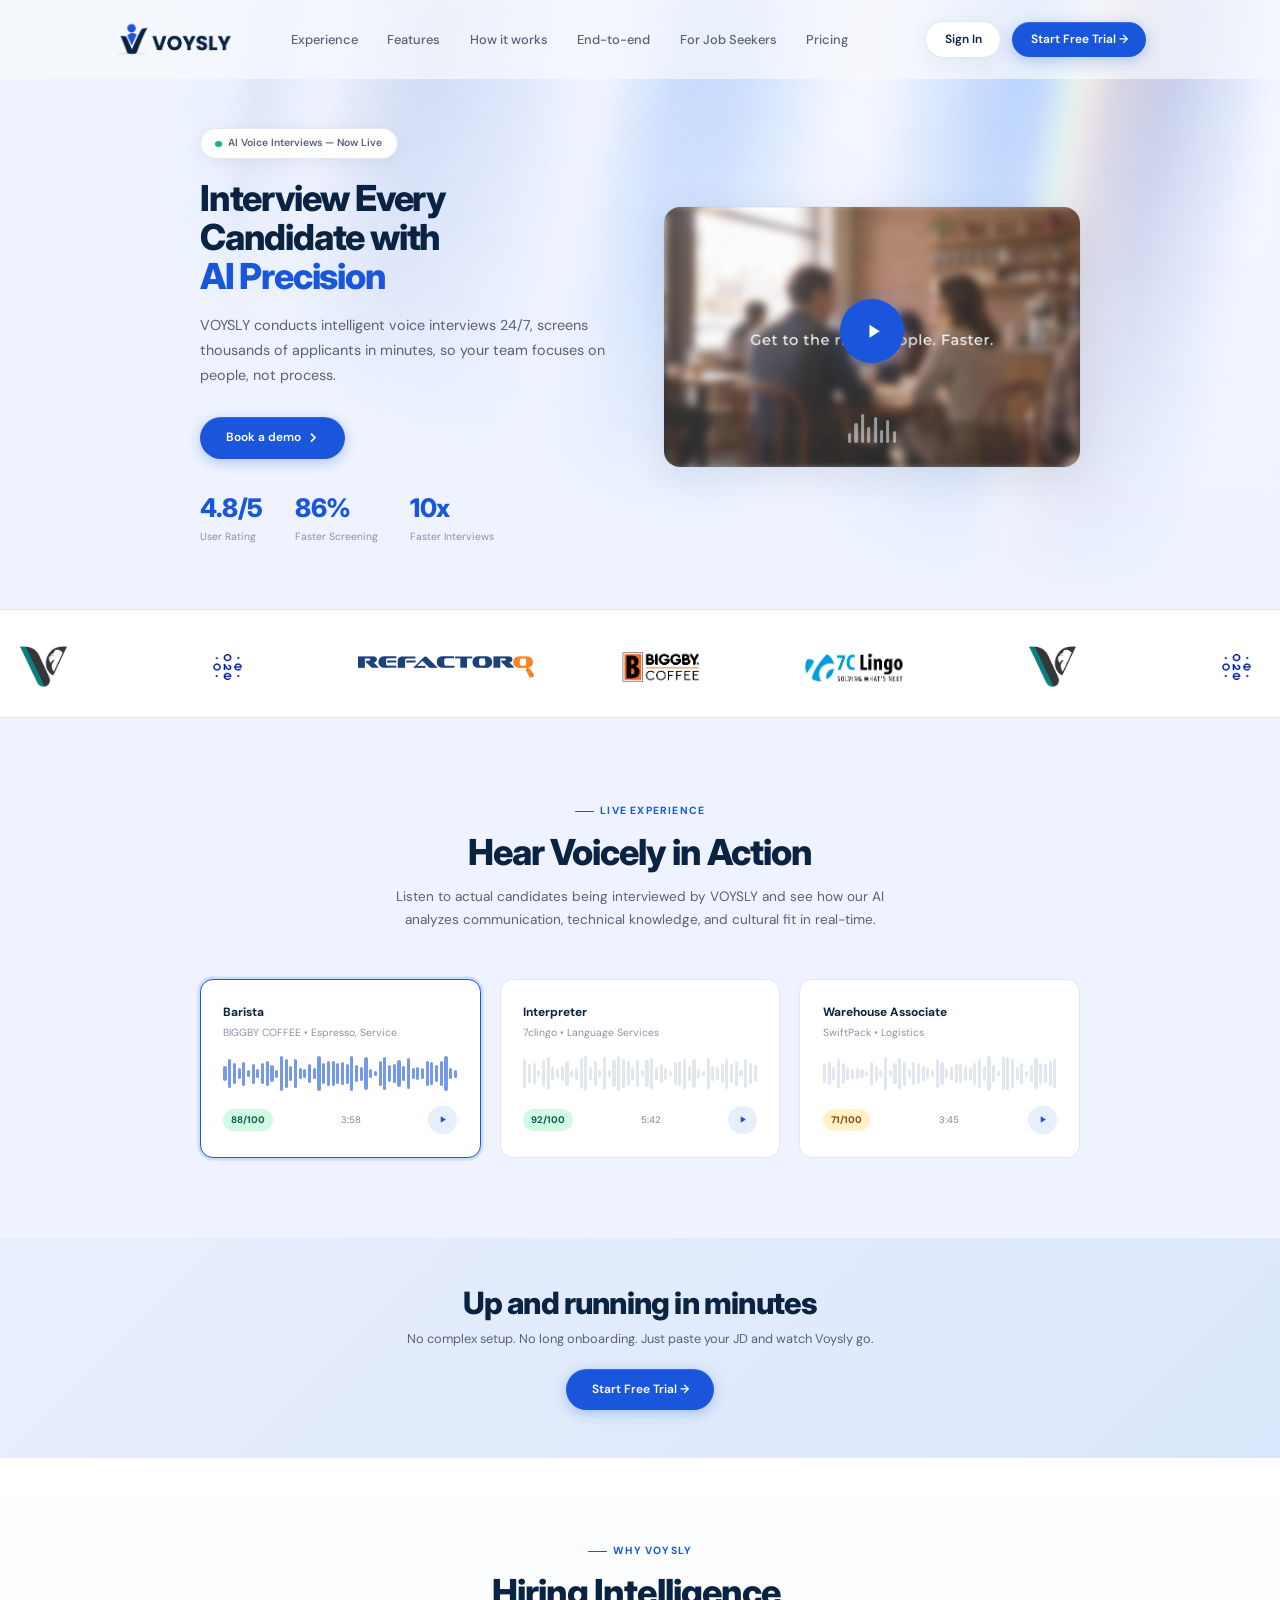
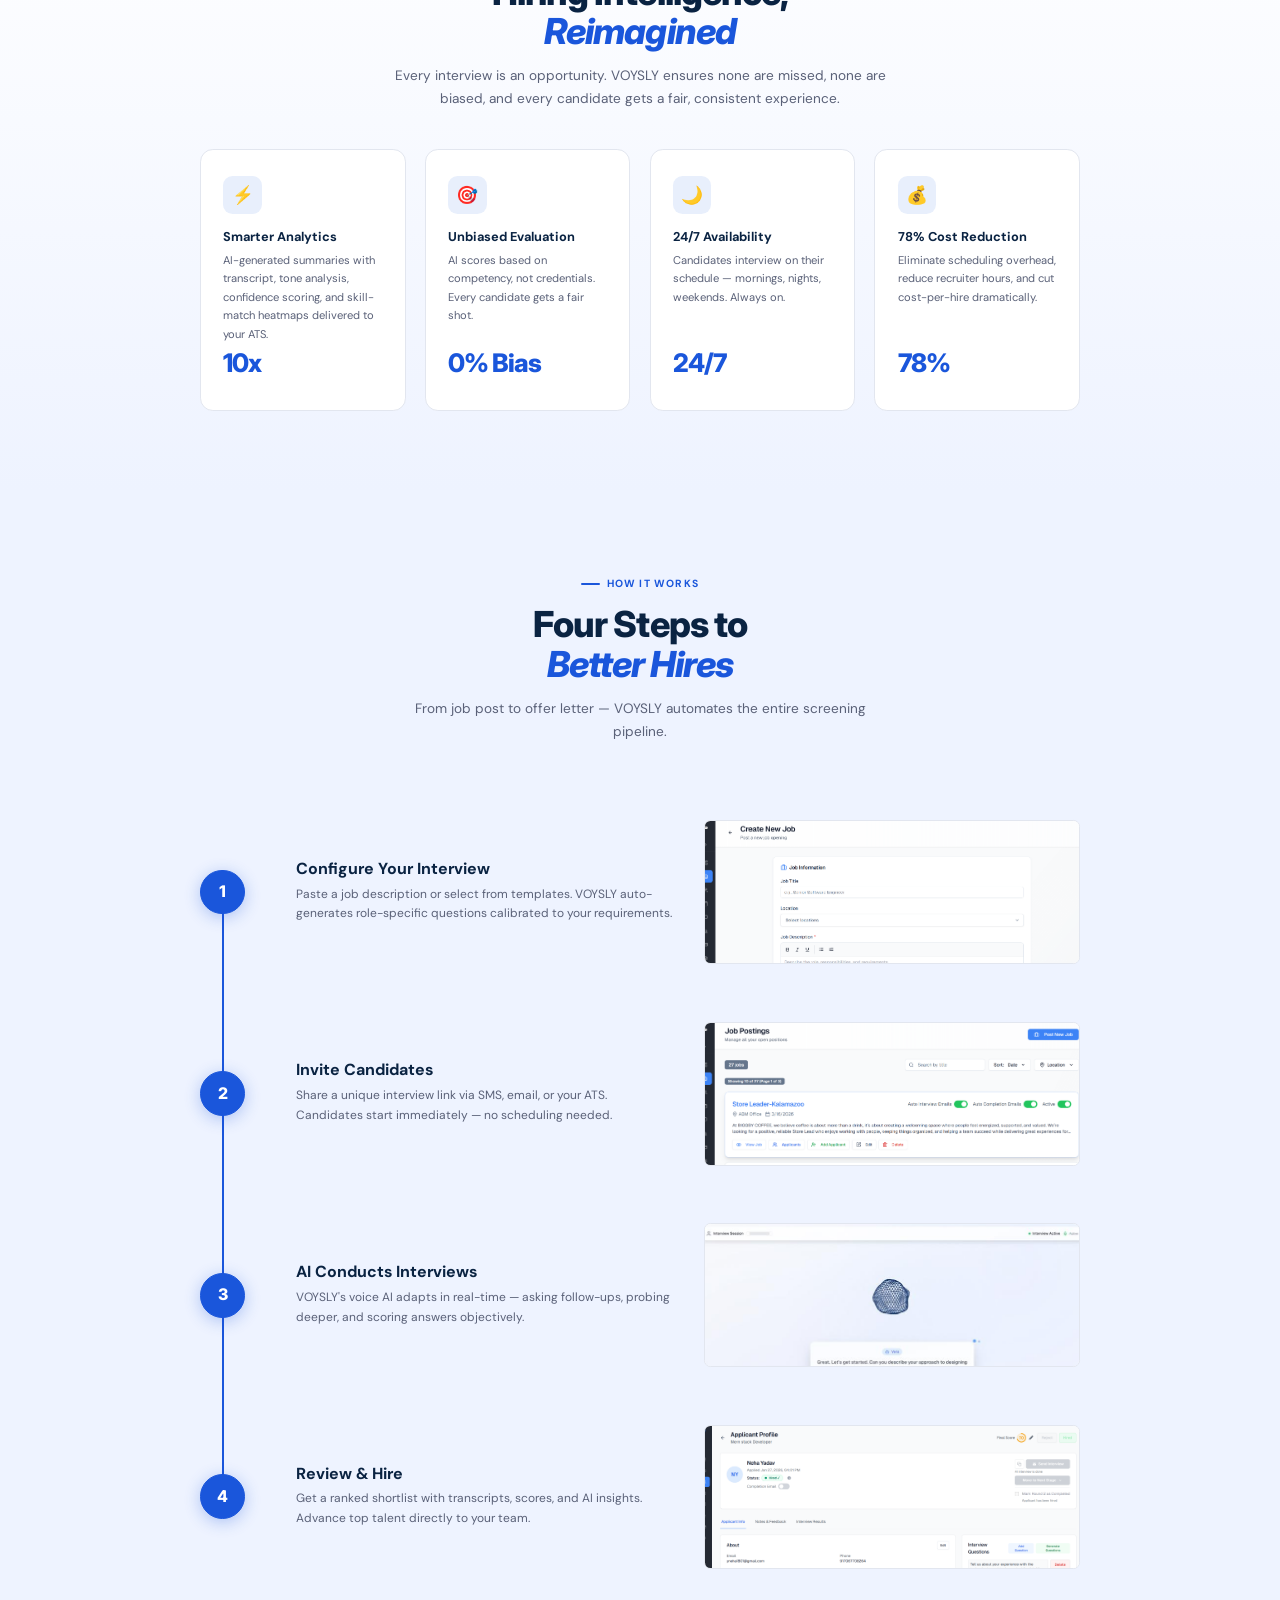
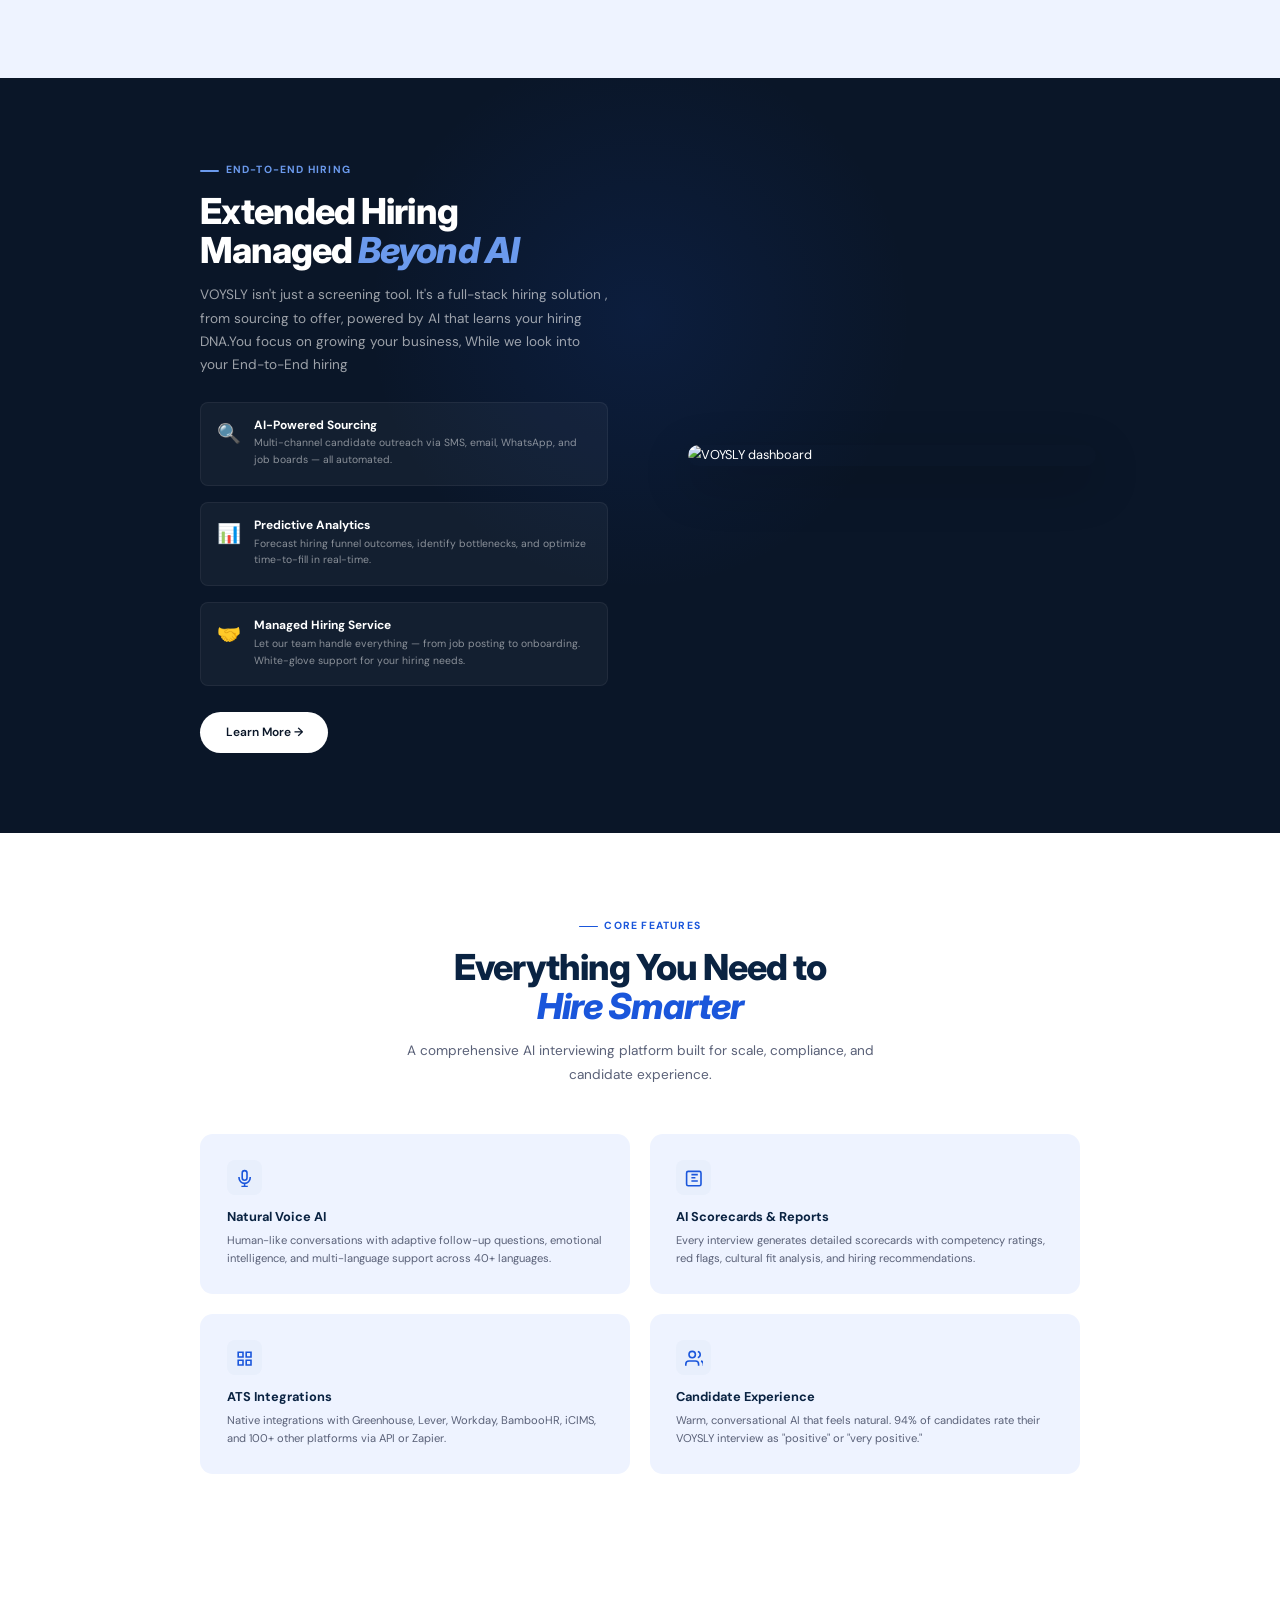
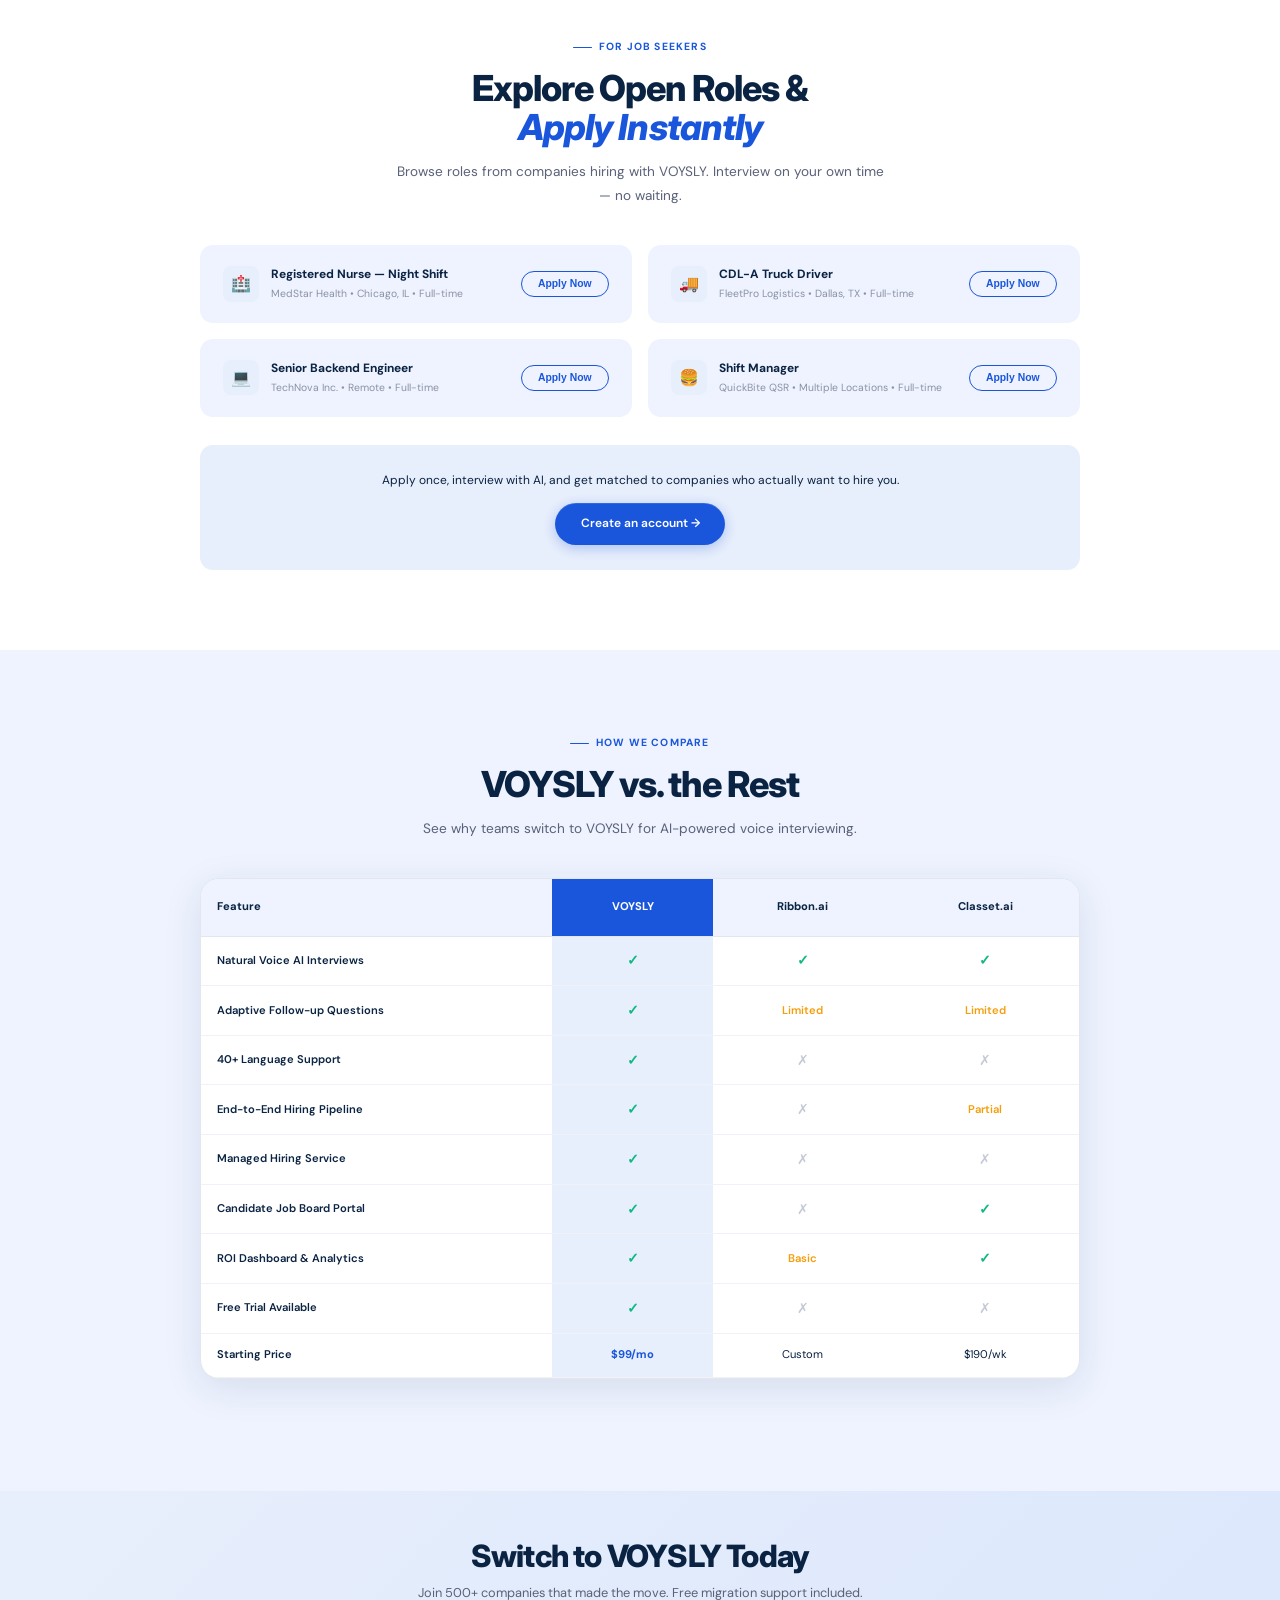
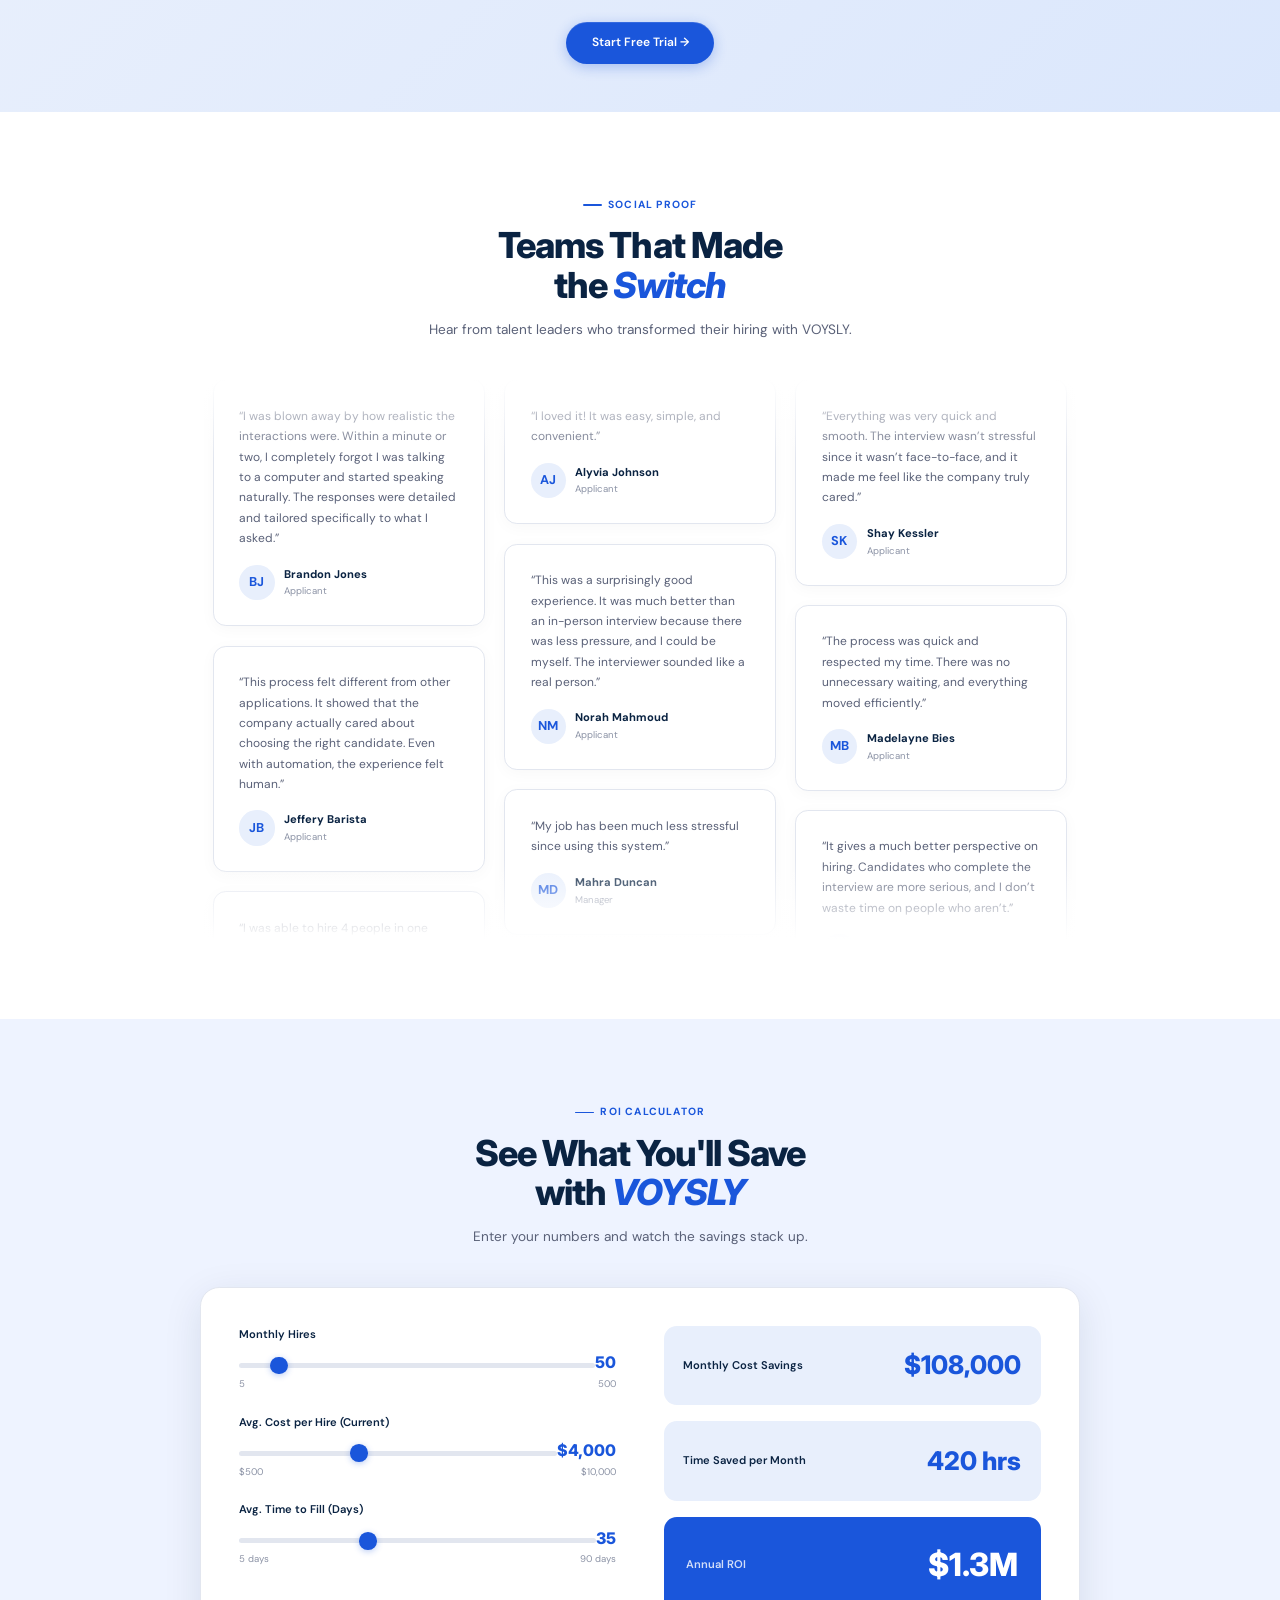
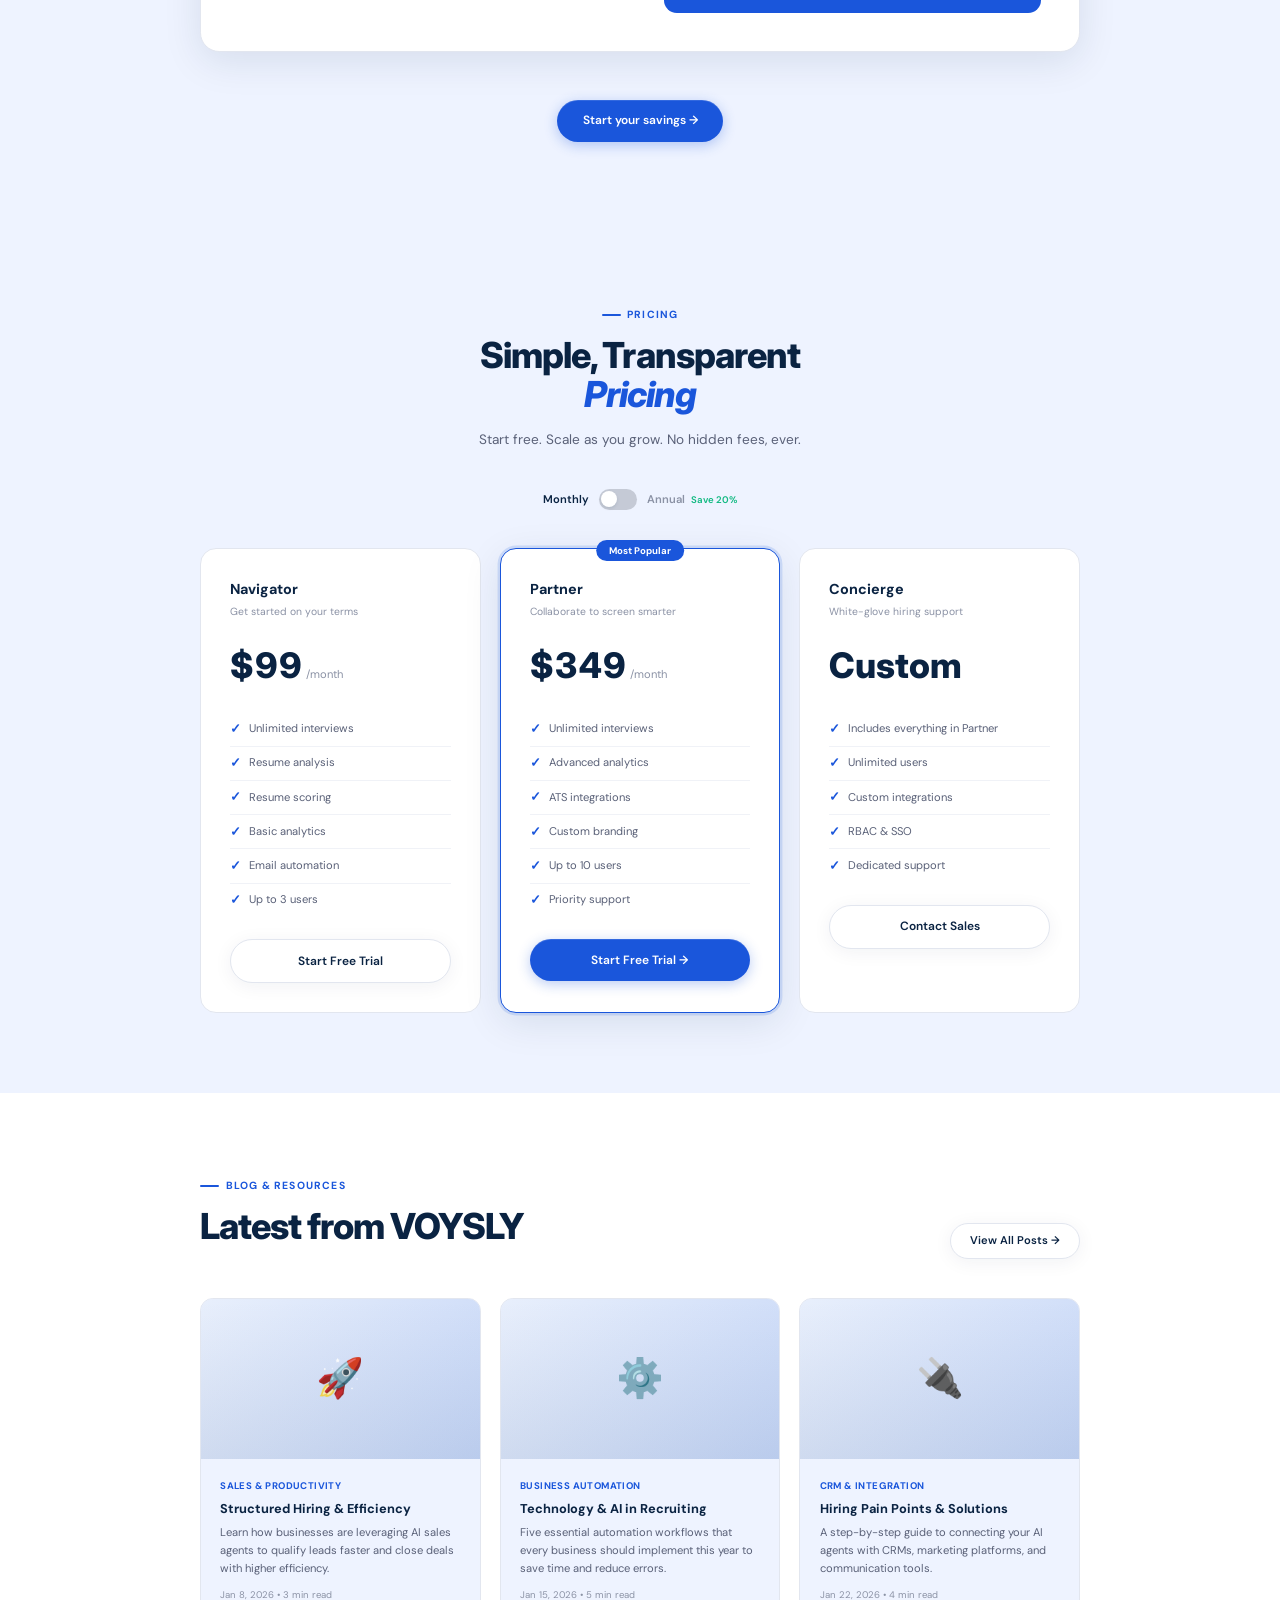
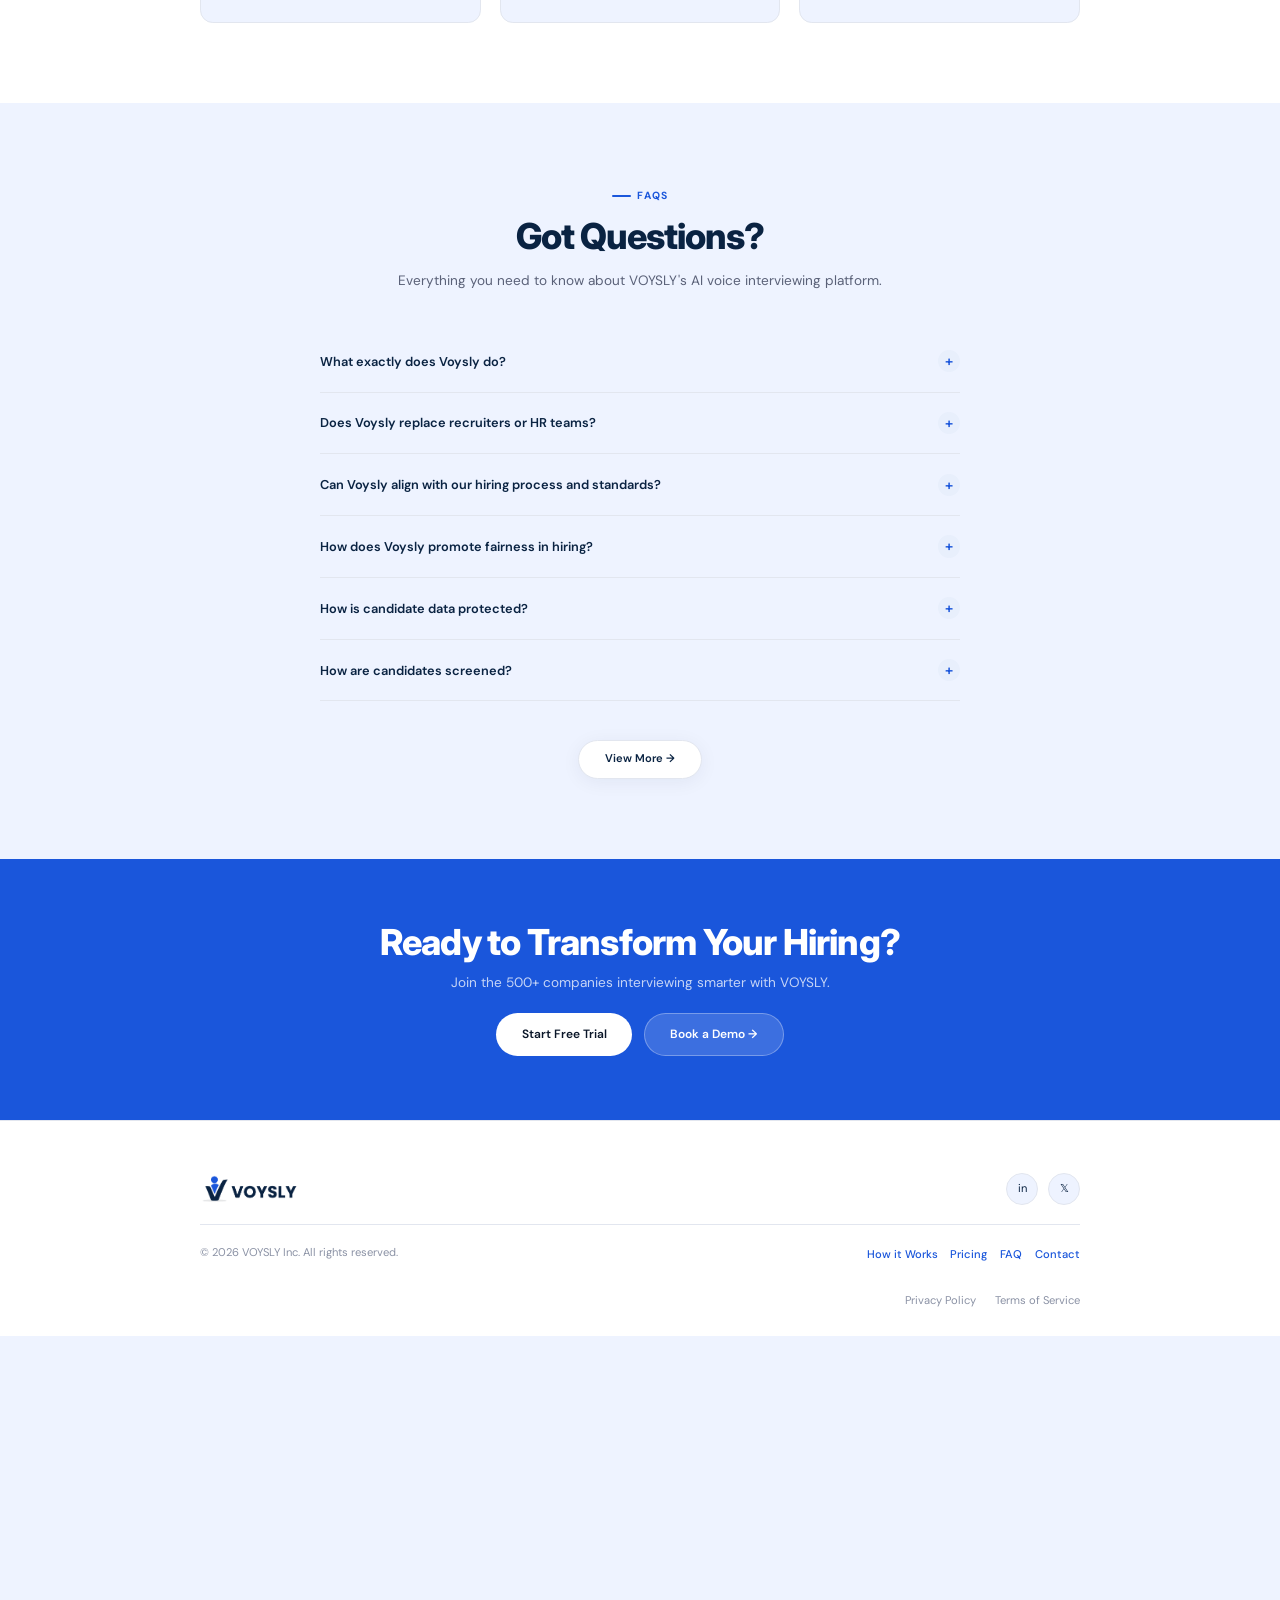
==== commit 4f06aa66: "tp" ====
--- a/index.html
+++ b/index.html
@@ -1289,7 +1289,15 @@
 
       // Reset other cards visual state if we switch cards
       if (playingIndex !== -1 && playingIndex !== index) {
-        cards[playingIndex].classList.remove('playing');
+        const prevCard = cards[playingIndex];
+        prevCard.classList.remove('playing');
+        
+        // NEW: Restore original duration if hidden in a data attribute
+        const prevDuration = prevCard.querySelector('.ic-duration');
+        if (prevDuration.hasAttribute('data-original')) {
+          prevDuration.textContent = prevDuration.getAttribute('data-original');
+        }
+
         if (currentAudio) {
           currentAudio.pause();
           currentAudio = null;
@@ -1302,6 +1310,9 @@
         // Pause current
         card.classList.remove('playing');
         if (currentAudio) currentAudio.pause();
+        
+        // NEW: Optional - keep countdown where it is, or reset? 
+        // Let's keep it paused at the current value.
       } else {
         // Play new or resume
         cards.forEach(c => c.classList.remove('playing'));
@@ -1312,11 +1323,29 @@
           currentAudio = new Audio(source);
           currentAudio.addEventListener('ended', () => {
             card.classList.remove('playing');
+            // NEW: Reset duration text
+            const durationEl = card.querySelector('.ic-duration');
+            if (durationEl.hasAttribute('data-original')) {
+              durationEl.textContent = durationEl.getAttribute('data-original');
+            }
           });
 
-          // Sync Wave Bars with Audio Progress
+          // Sync Wave Bars with Audio Progress + Countdown
           currentAudio.addEventListener('timeupdate', () => {
             if (!currentAudio.duration) return;
+            
+            const durationEl = card.querySelector('.ic-duration');
+            // Store original duration once
+            if (!durationEl.hasAttribute('data-original')) {
+              durationEl.setAttribute('data-original', durationEl.textContent);
+            }
+
+            // Calculate remaining time
+            const remaining = Math.max(0, currentAudio.duration - currentAudio.currentTime);
+            const m = Math.floor(remaining / 60);
+            const s = Math.floor(remaining % 60);
+            durationEl.textContent = `${m}:${s.toString().padStart(2, '0')}`;
+
             const progress = currentAudio.currentTime / currentAudio.duration;
             const bars = card.querySelectorAll('.ic-wave-bar');
             const barsToHighlight = Math.floor(progress * bars.length);
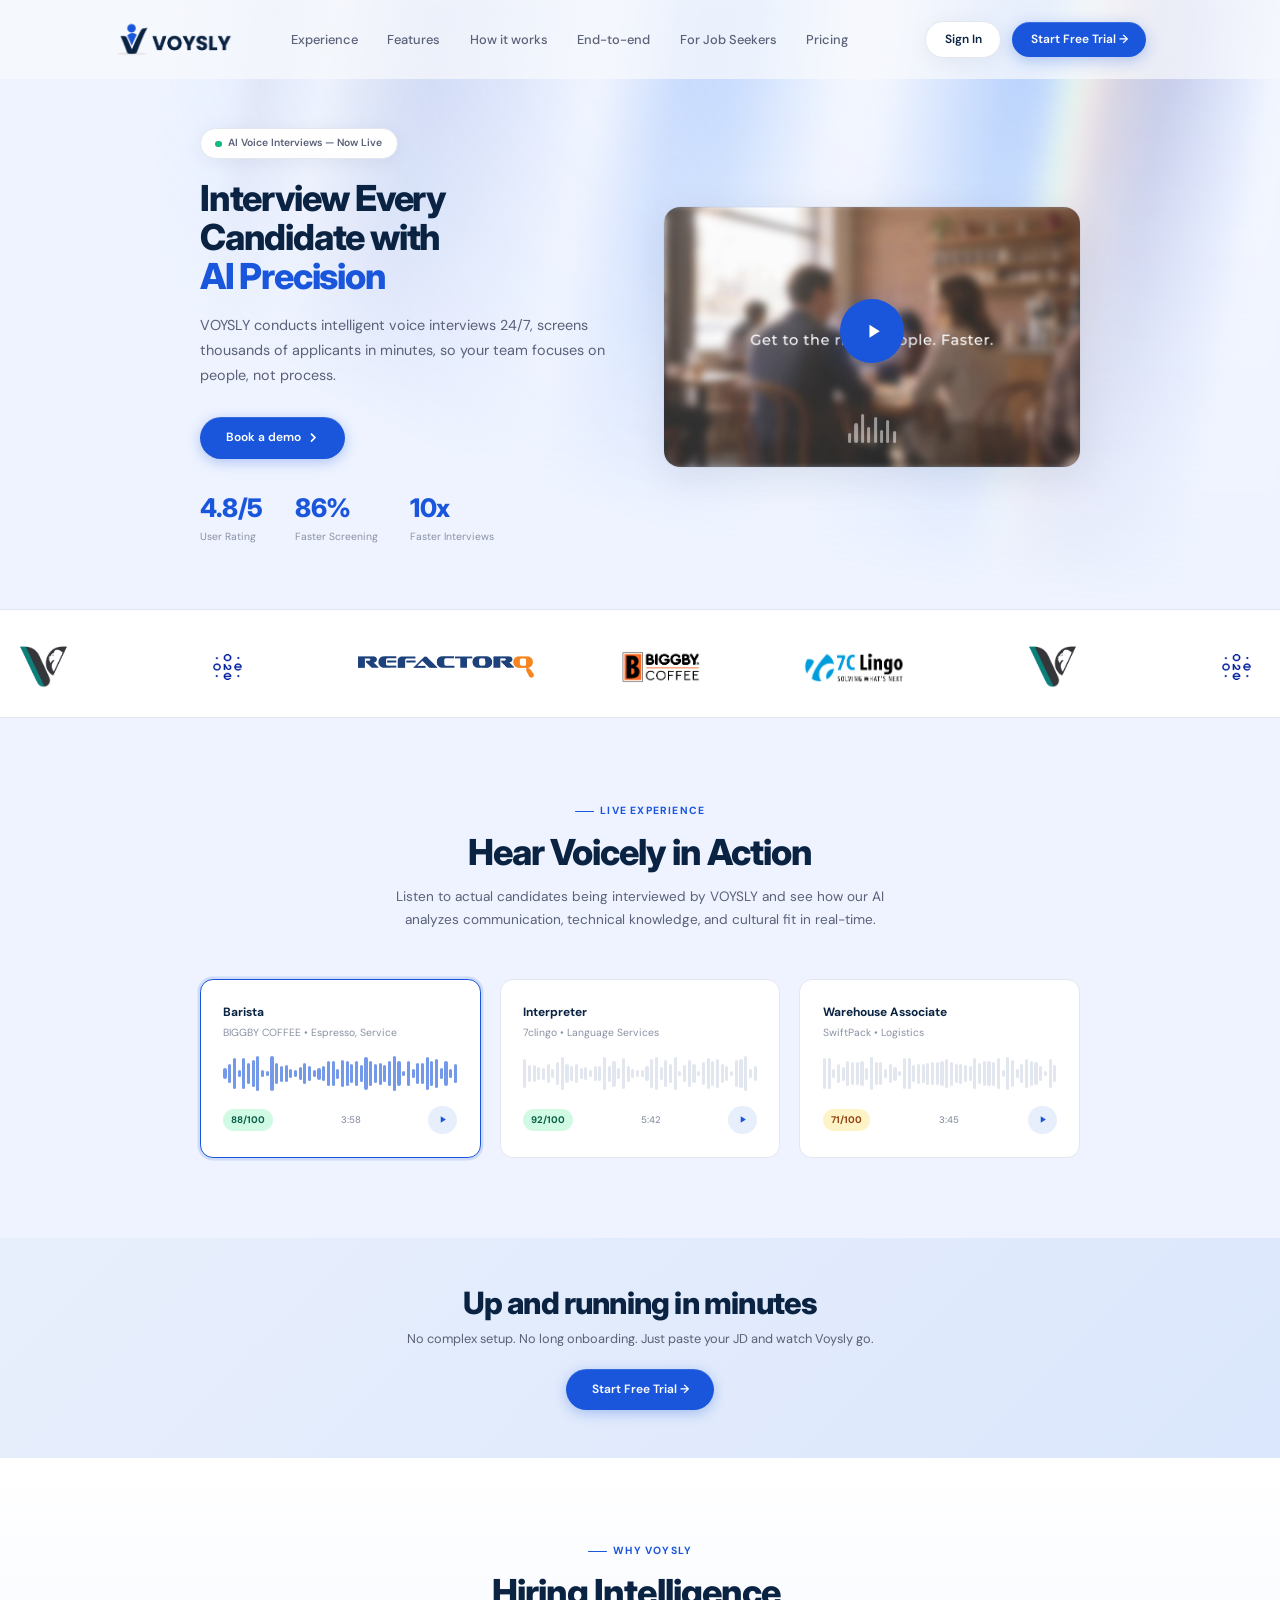
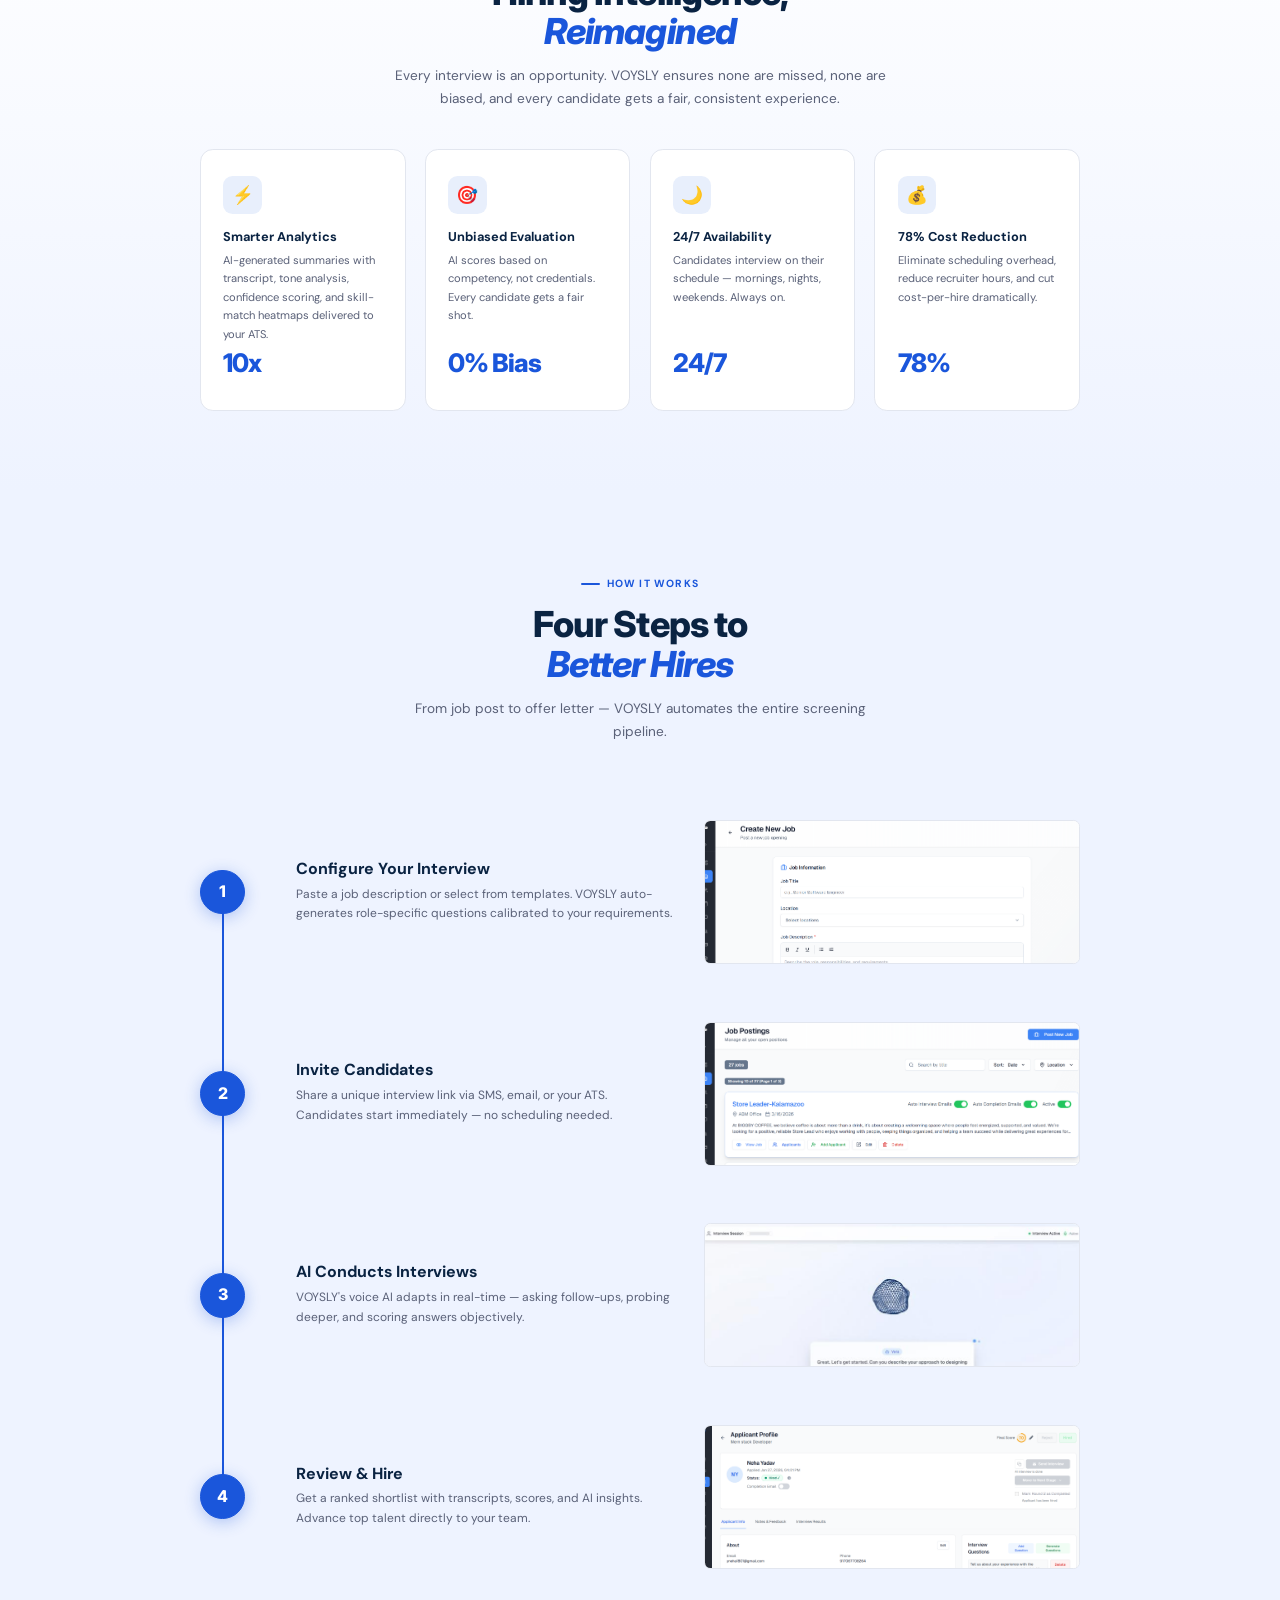
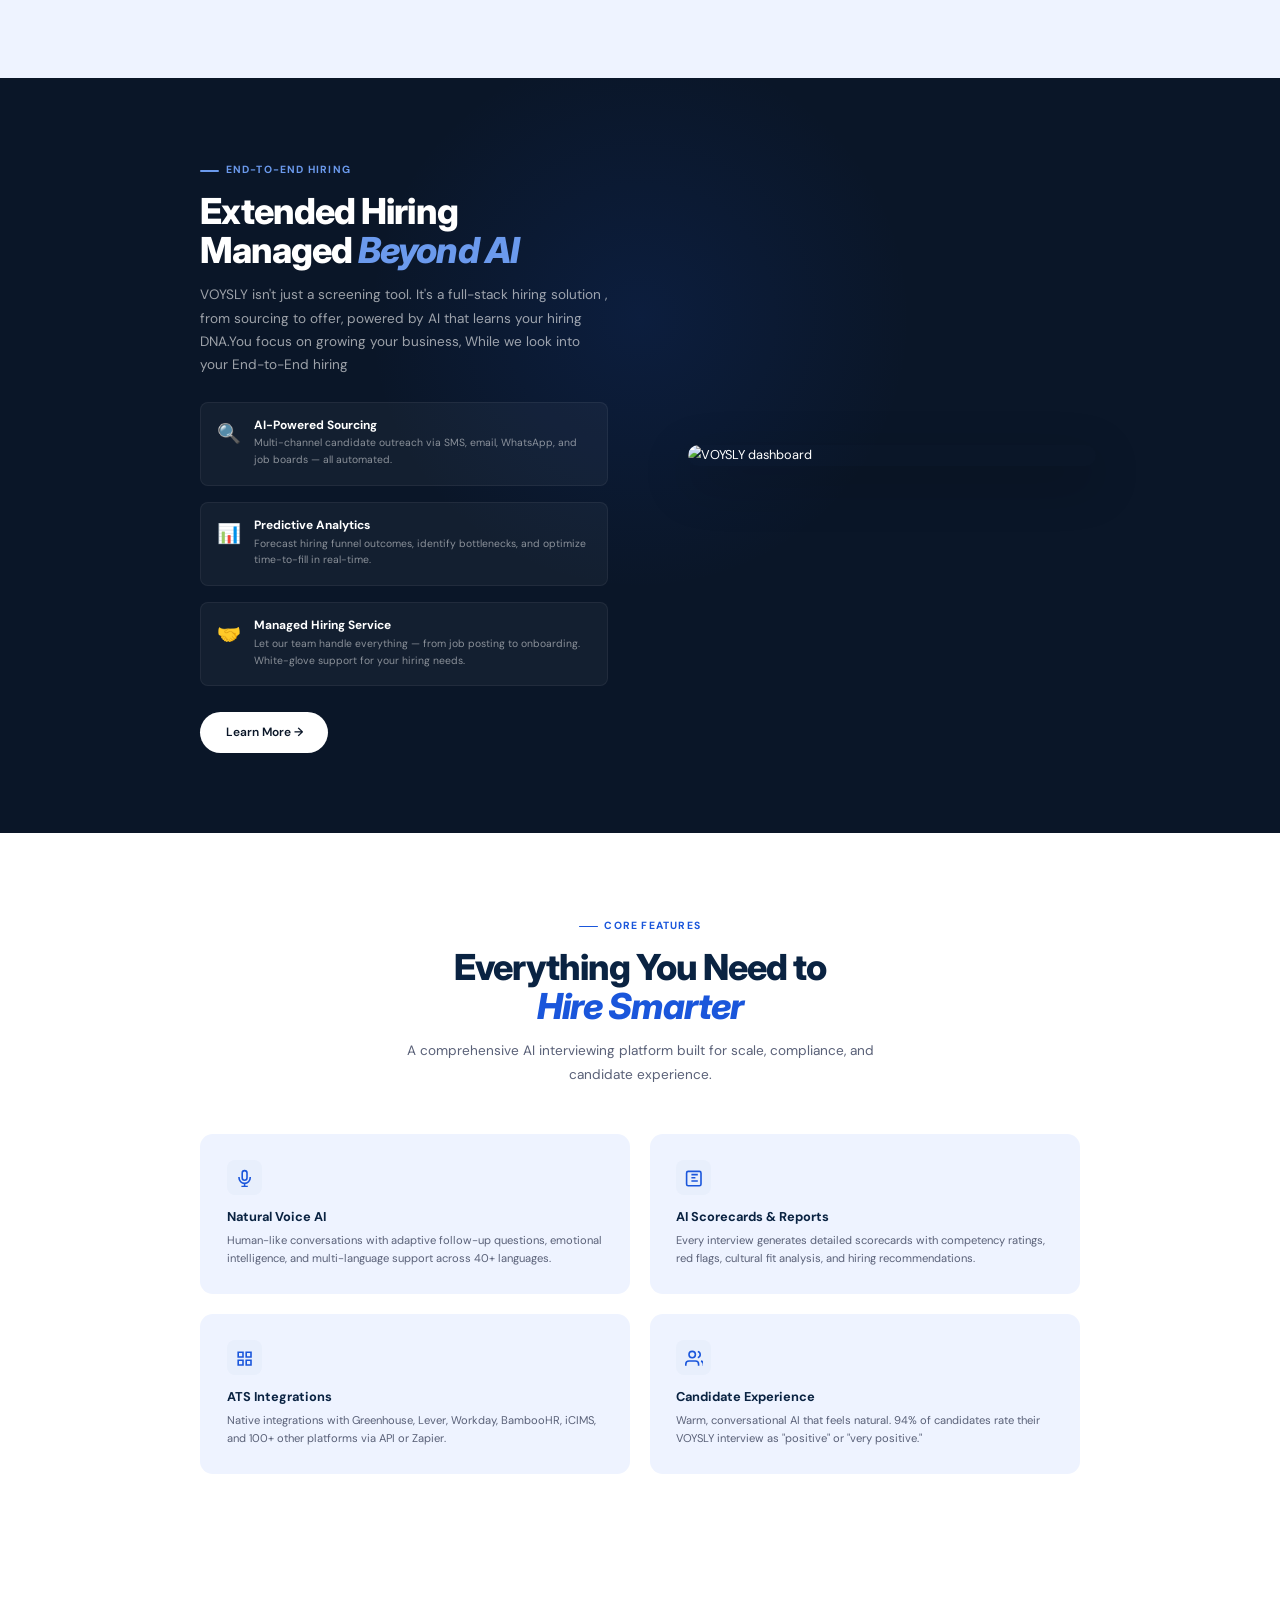
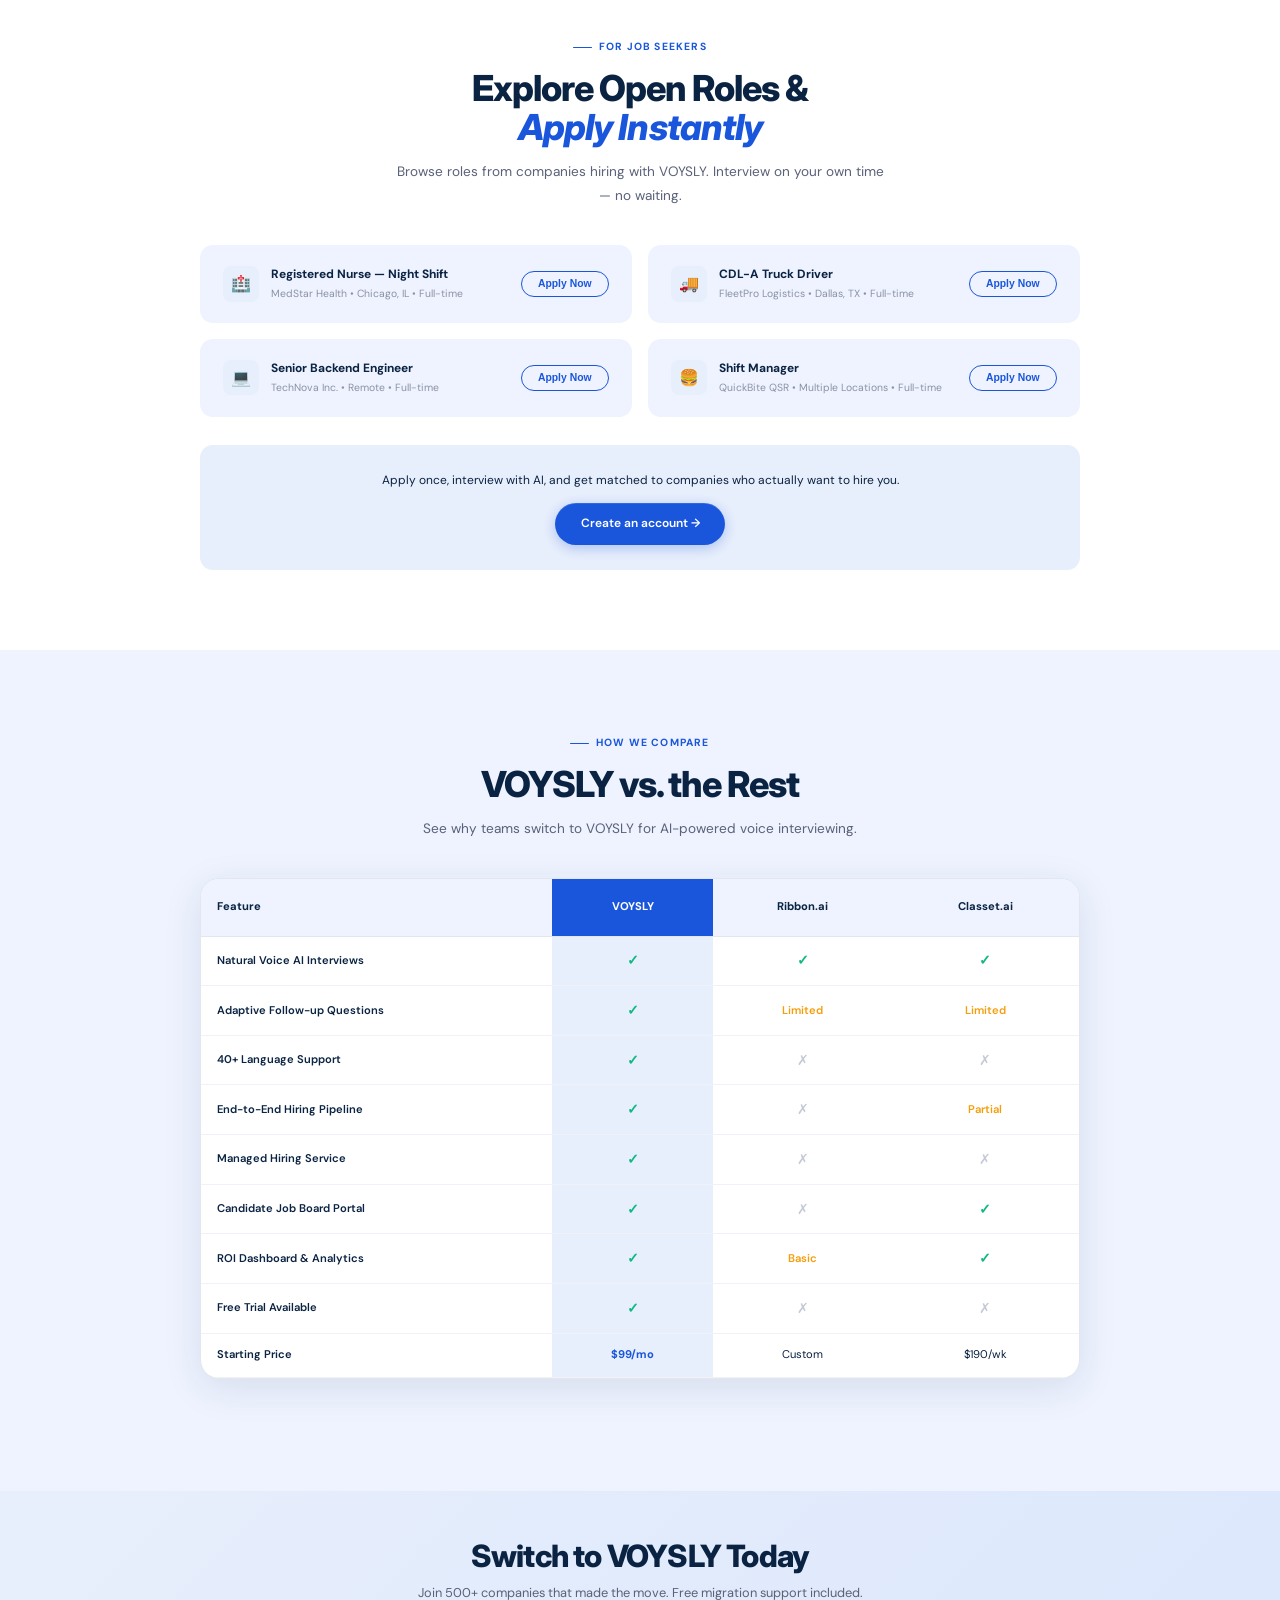
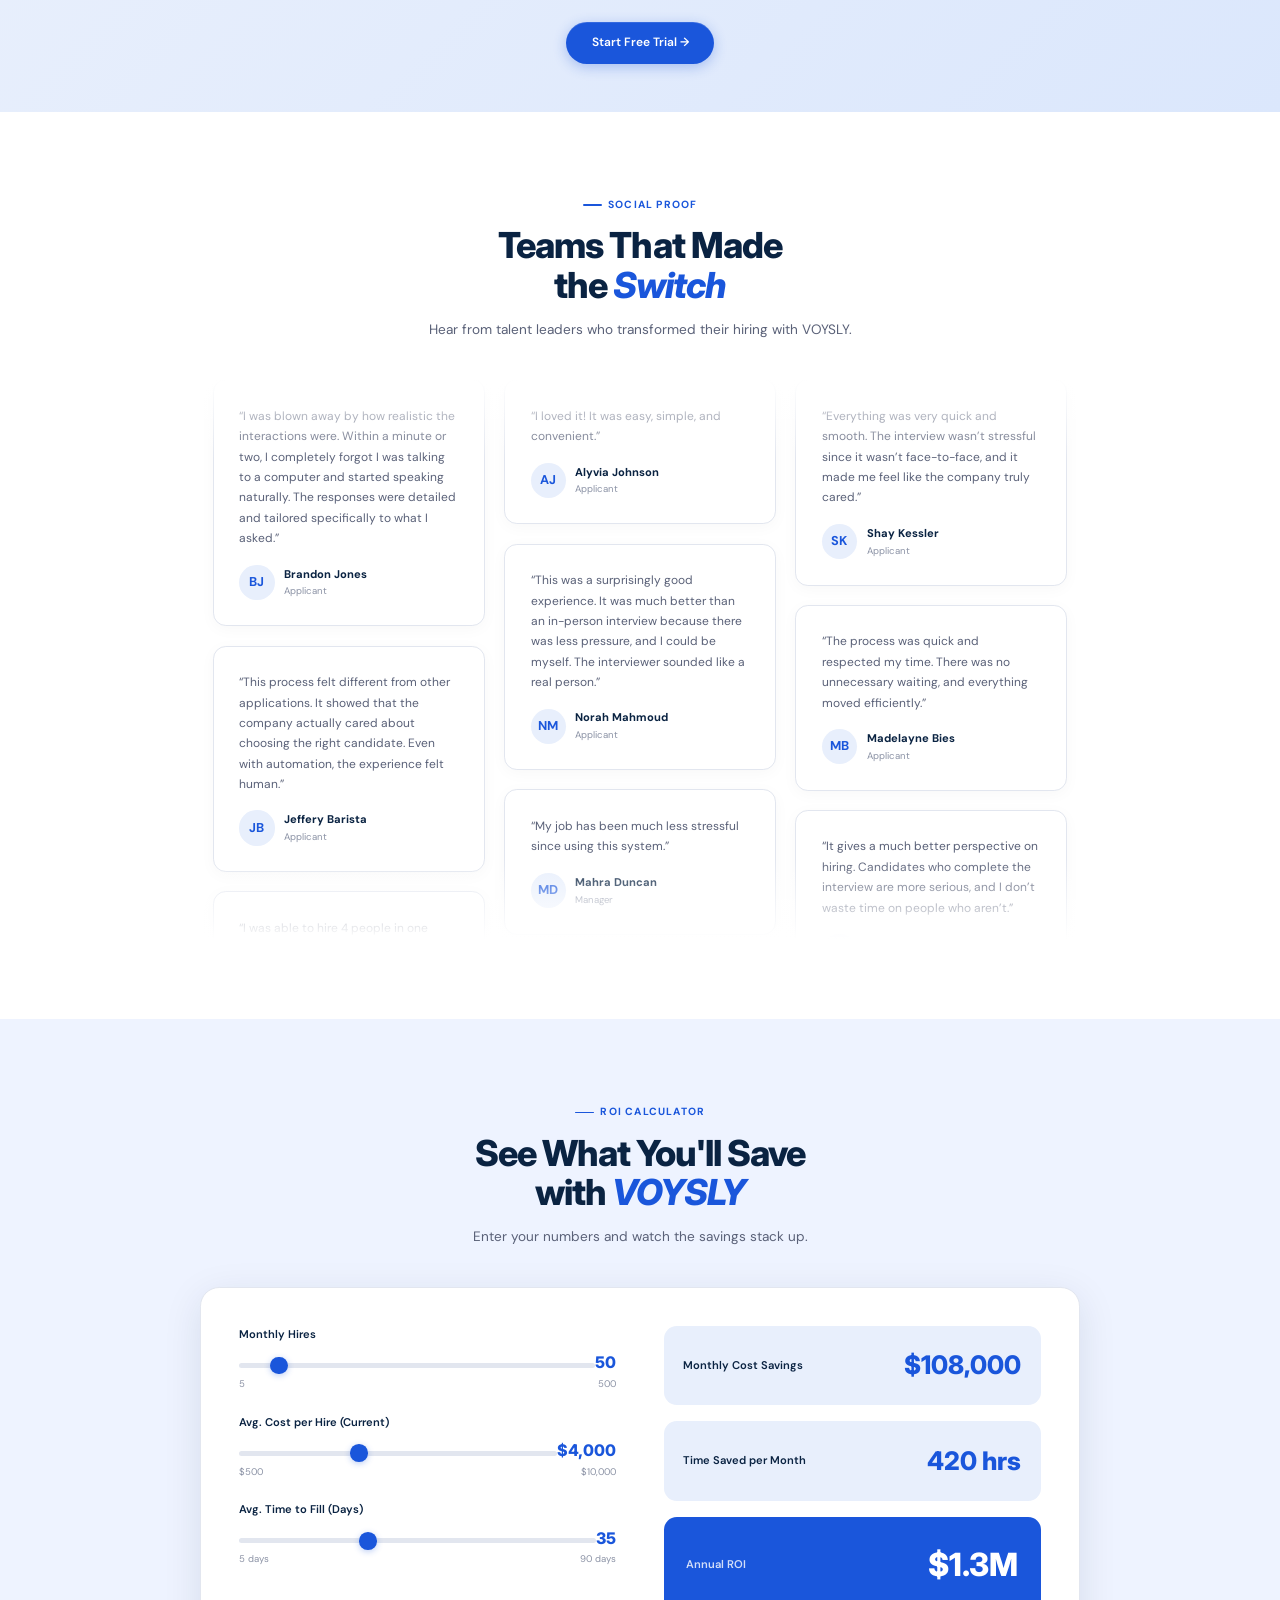
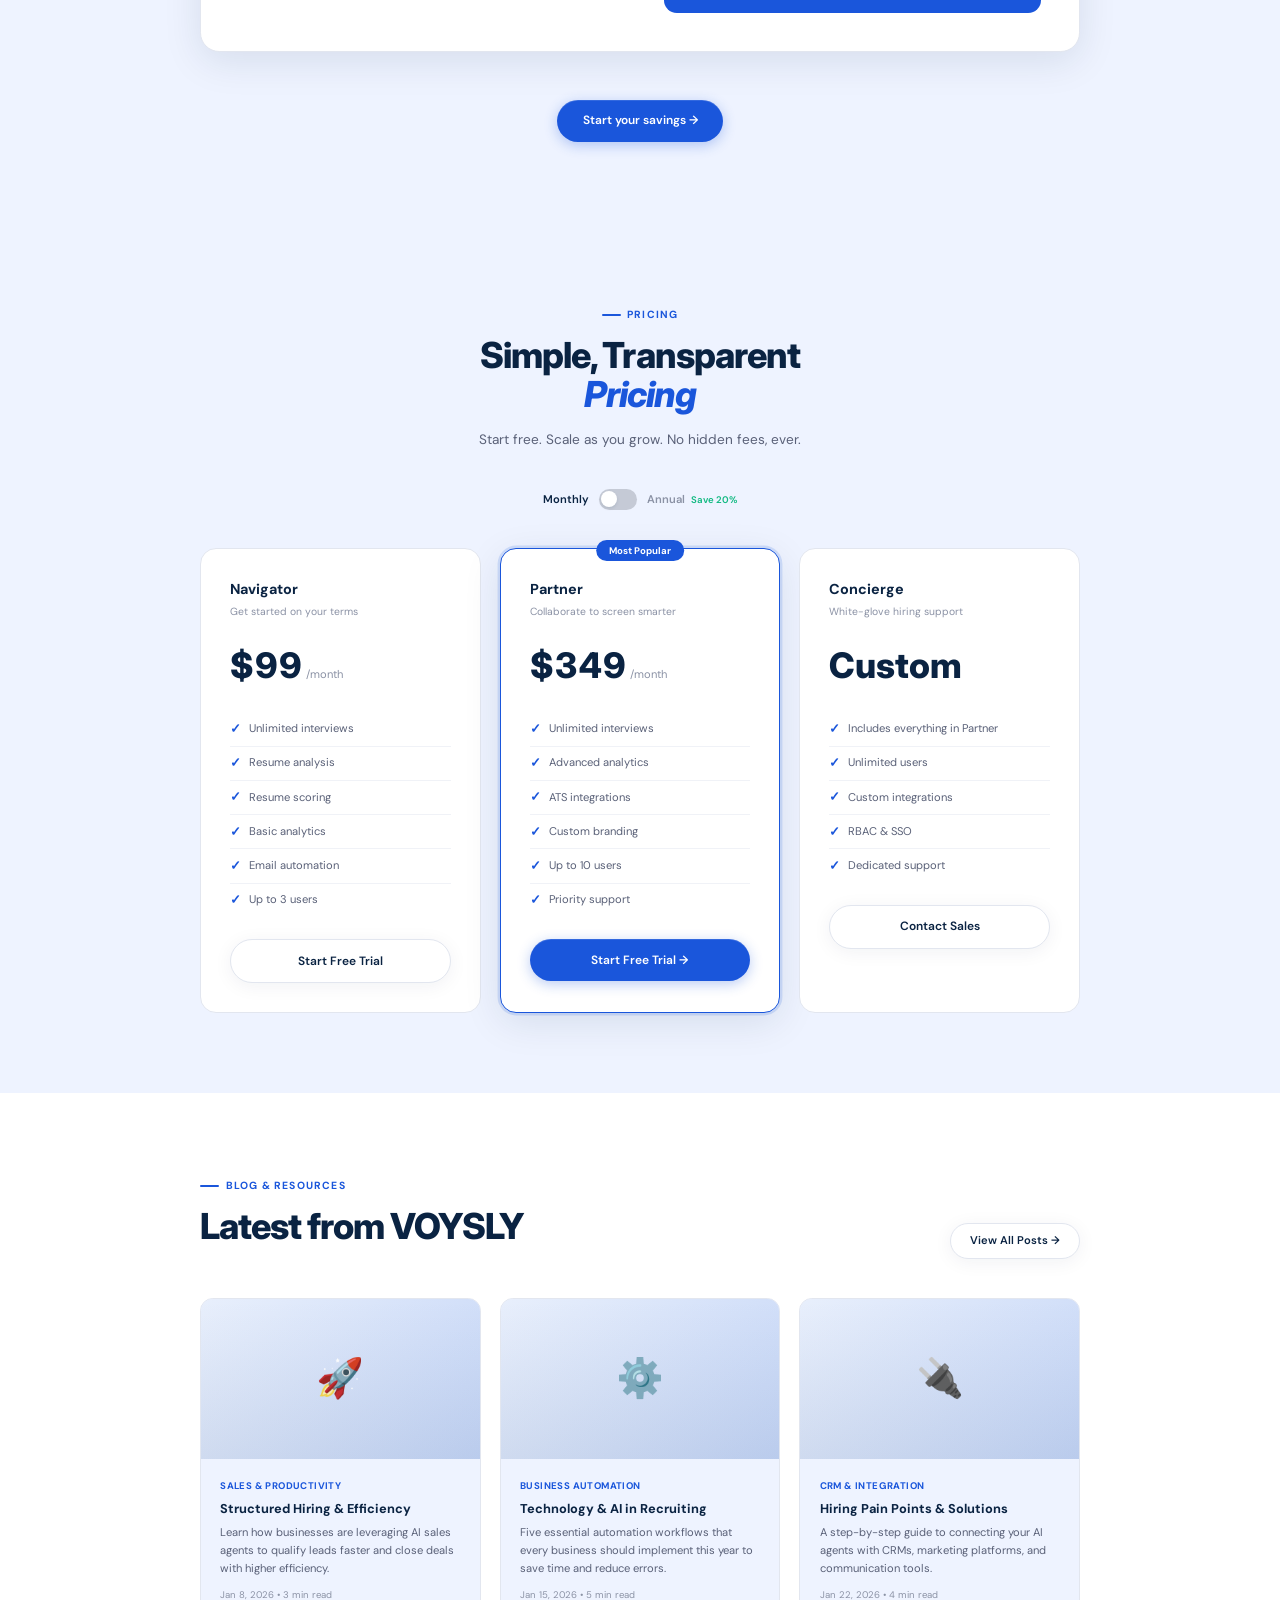
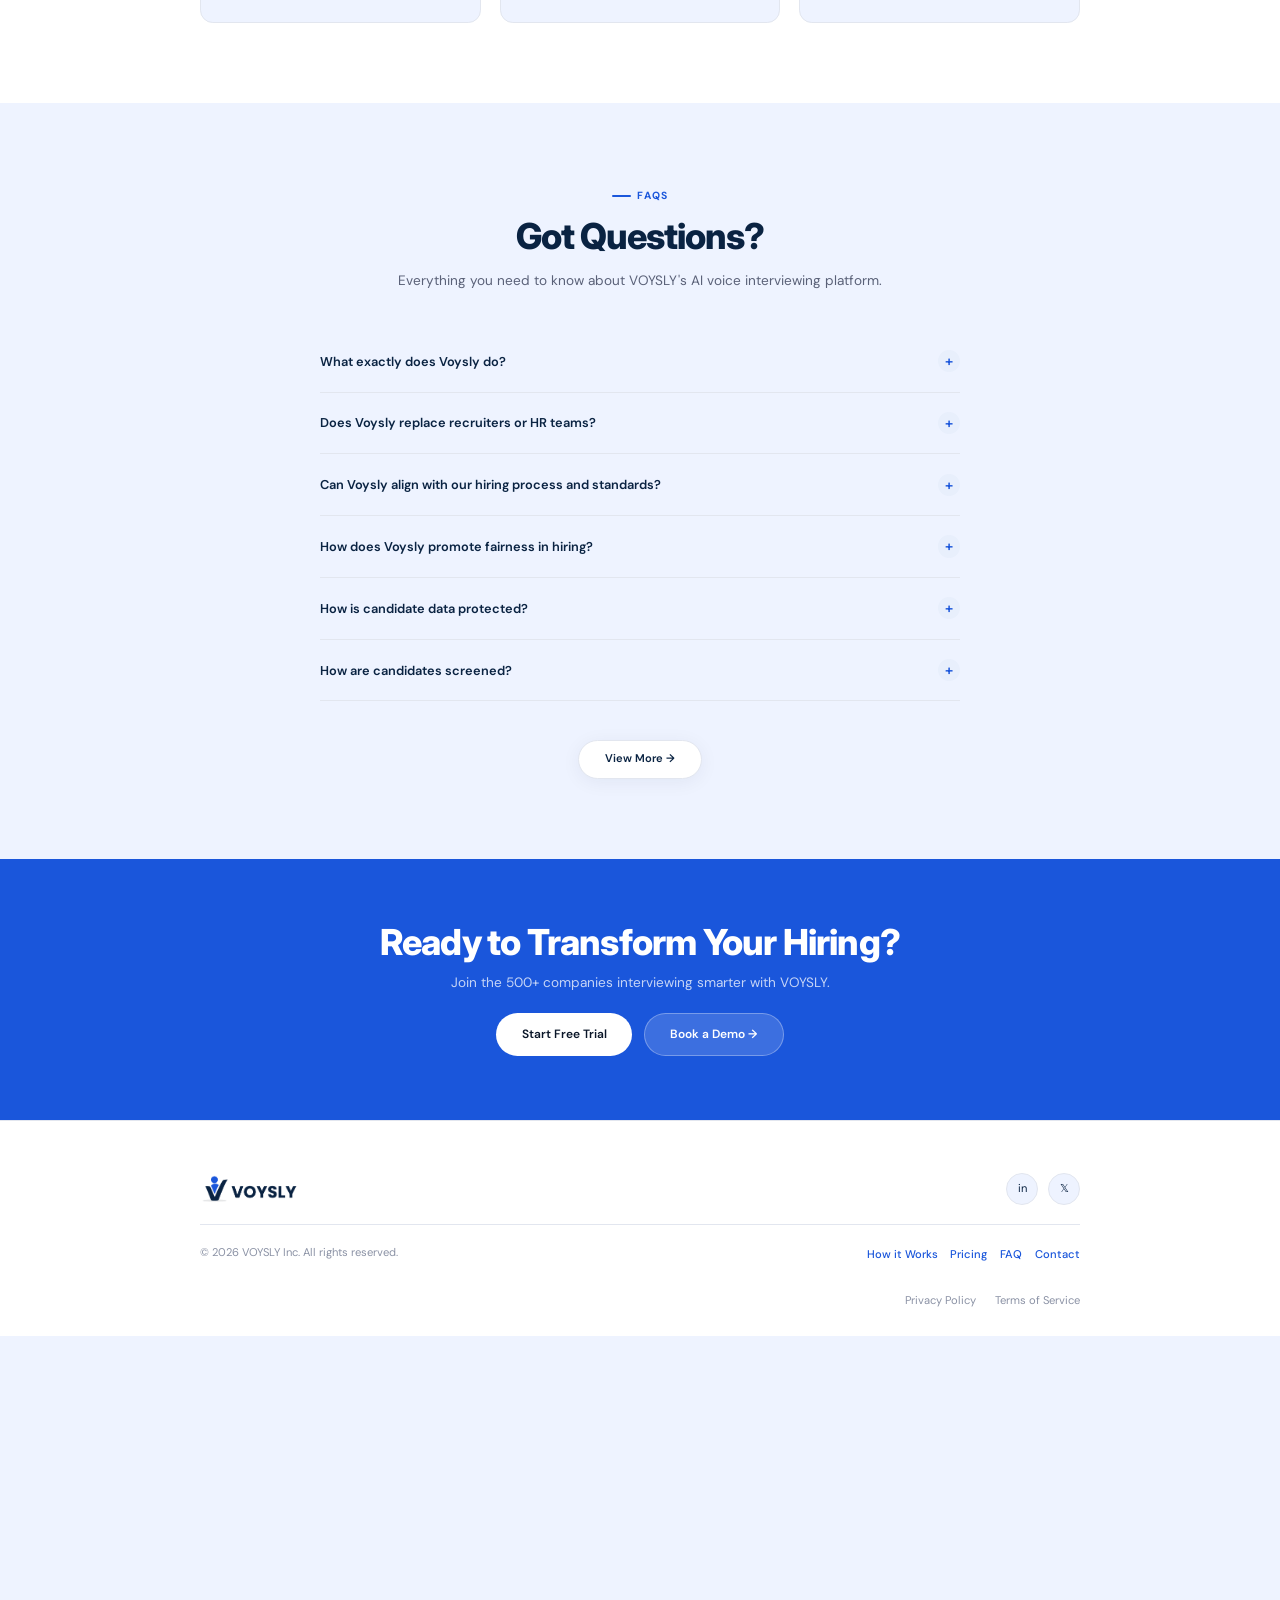
==== commit 5374c98b: "tp" ====
--- a/index.html
+++ b/index.html
@@ -142,7 +142,8 @@
               <svg class="play-icon" width="14" height="14" viewBox="0 0 24 24" fill="currentColor">
                 <polygon points="8,5 19,12 8,19" />
               </svg>
-              <svg class="pause-icon" width="14" height="14" viewBox="0 0 24 24" fill="currentColor" style="display:none;">
+              <svg class="pause-icon" width="14" height="14" viewBox="0 0 24 24" fill="currentColor"
+                style="display:none;">
                 <rect x="6" y="4" width="4" height="16" />
                 <rect x="14" y="4" width="4" height="16" />
               </svg>
@@ -160,7 +161,8 @@
               <svg class="play-icon" width="14" height="14" viewBox="0 0 24 24" fill="currentColor">
                 <polygon points="8,5 19,12 8,19" />
               </svg>
-              <svg class="pause-icon" width="14" height="14" viewBox="0 0 24 24" fill="currentColor" style="display:none;">
+              <svg class="pause-icon" width="14" height="14" viewBox="0 0 24 24" fill="currentColor"
+                style="display:none;">
                 <rect x="6" y="4" width="4" height="16" />
                 <rect x="14" y="4" width="4" height="16" />
               </svg>
@@ -178,7 +180,8 @@
               <svg class="play-icon" width="14" height="14" viewBox="0 0 24 24" fill="currentColor">
                 <polygon points="8,5 19,12 8,19" />
               </svg>
-              <svg class="pause-icon" width="14" height="14" viewBox="0 0 24 24" fill="currentColor" style="display:none;">
+              <svg class="pause-icon" width="14" height="14" viewBox="0 0 24 24" fill="currentColor"
+                style="display:none;">
                 <rect x="6" y="4" width="4" height="16" />
                 <rect x="14" y="4" width="4" height="16" />
               </svg>
@@ -1291,7 +1294,7 @@
       if (playingIndex !== -1 && playingIndex !== index) {
         const prevCard = cards[playingIndex];
         prevCard.classList.remove('playing');
-        
+
         // NEW: Restore original duration if hidden in a data attribute
         const prevDuration = prevCard.querySelector('.ic-duration');
         if (prevDuration.hasAttribute('data-original')) {
@@ -1310,7 +1313,7 @@
         // Pause current
         card.classList.remove('playing');
         if (currentAudio) currentAudio.pause();
-        
+
         // NEW: Optional - keep countdown where it is, or reset? 
         // Let's keep it paused at the current value.
       } else {
@@ -1333,7 +1336,7 @@
           // Sync Wave Bars with Audio Progress + Countdown
           currentAudio.addEventListener('timeupdate', () => {
             if (!currentAudio.duration) return;
-            
+
             const durationEl = card.querySelector('.ic-duration');
             // Store original duration once
             if (!durationEl.hasAttribute('data-original')) {
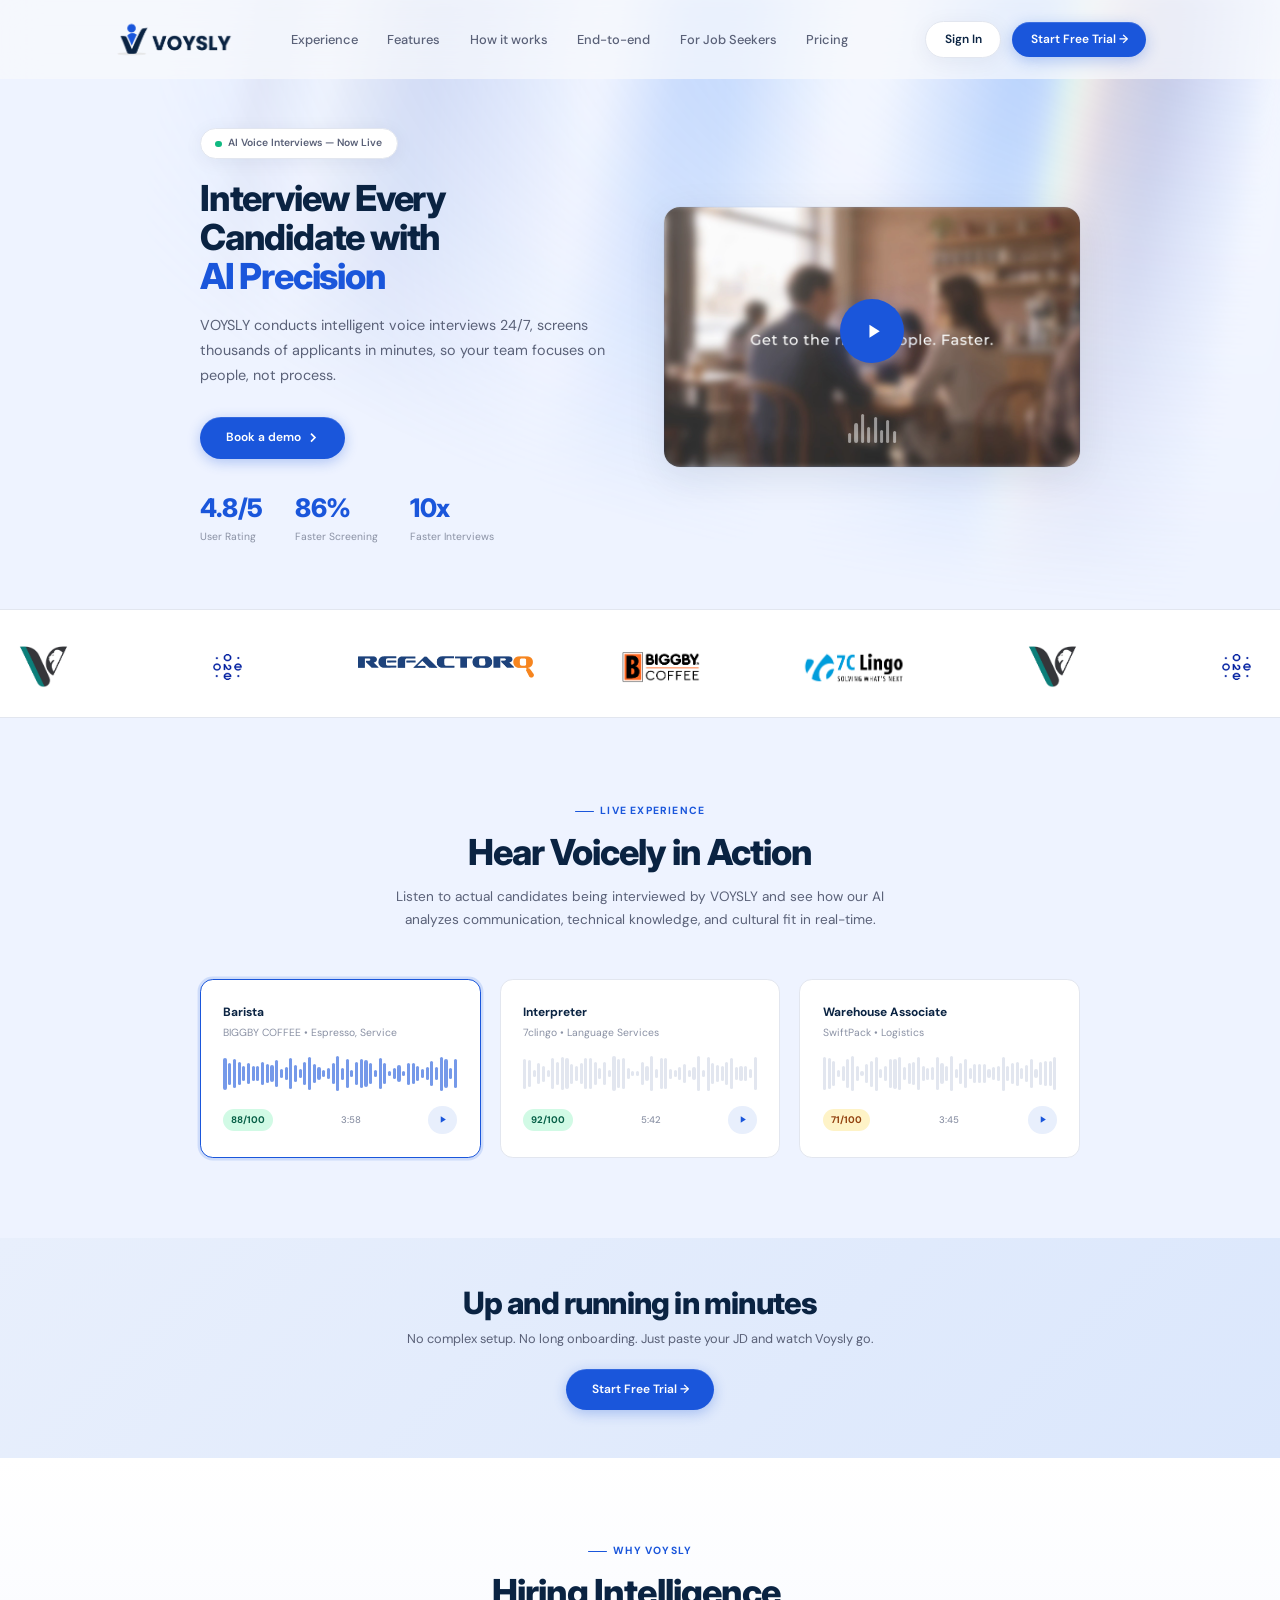
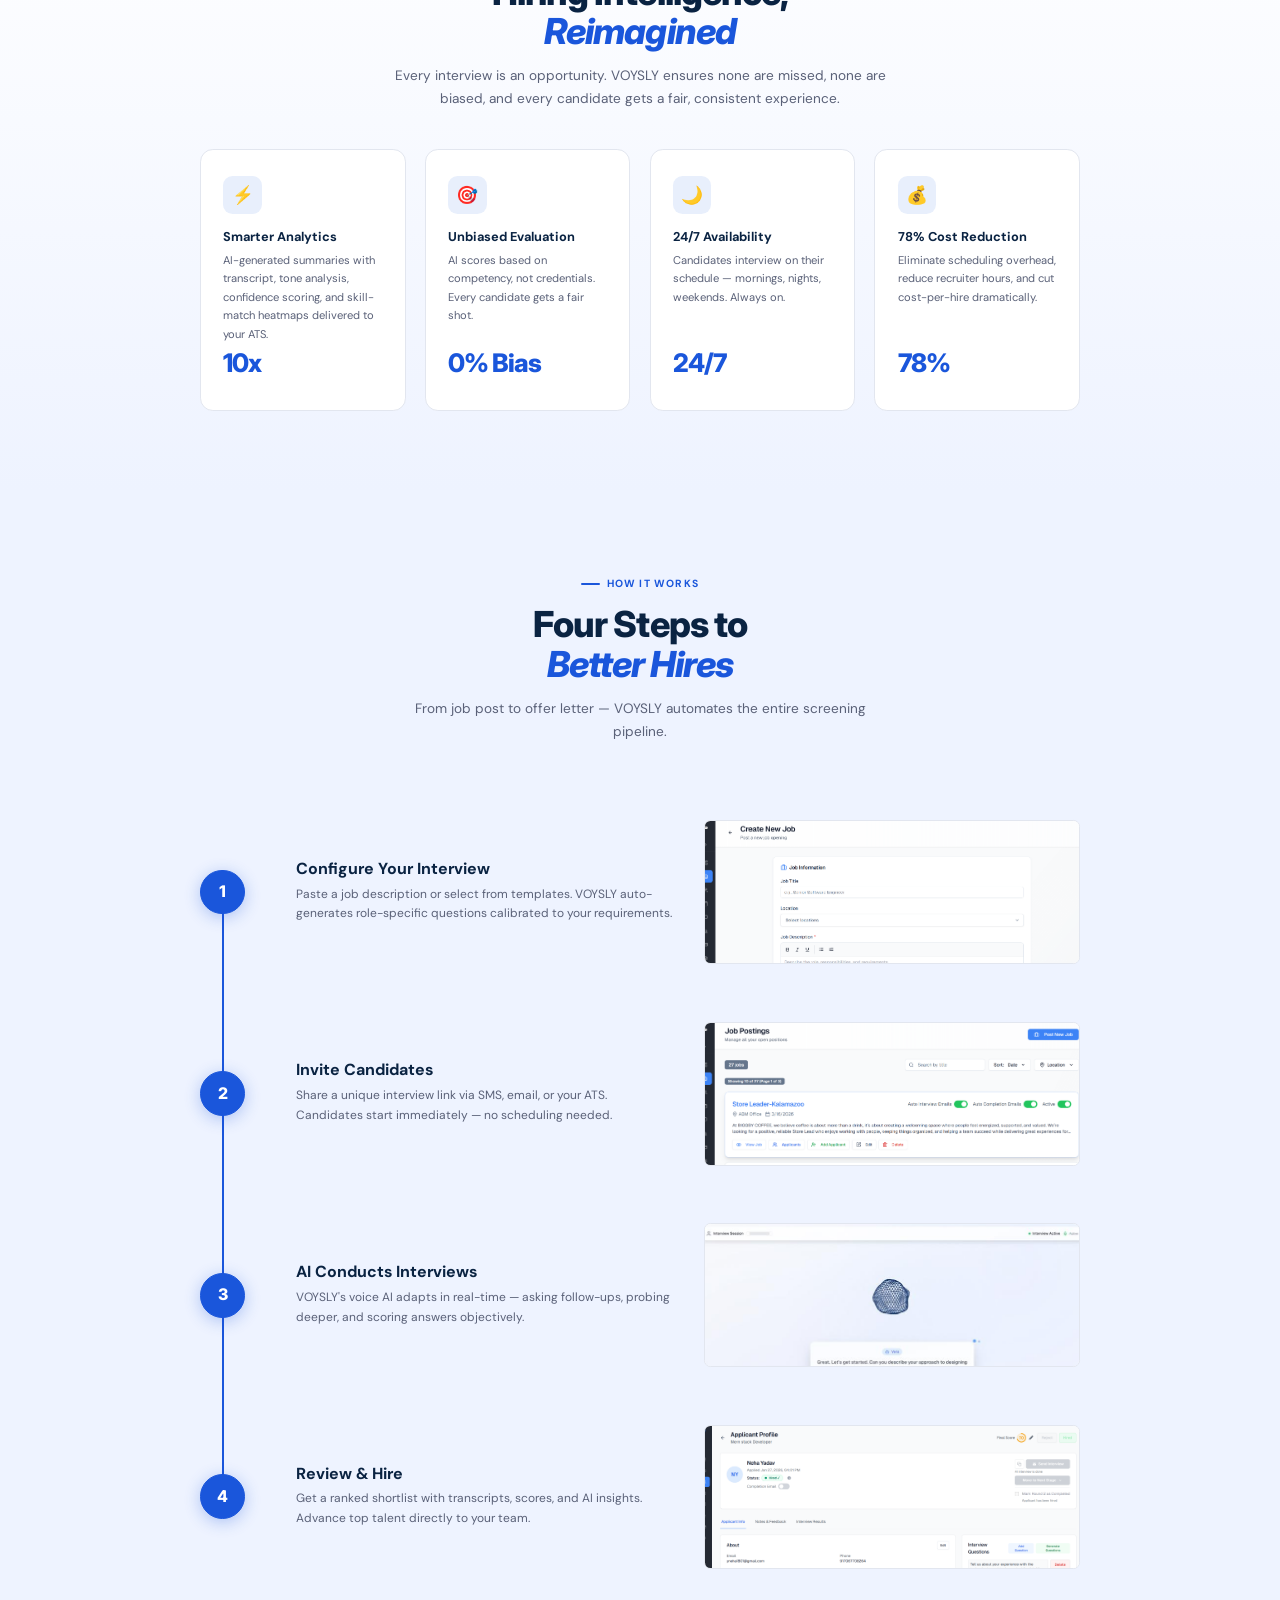
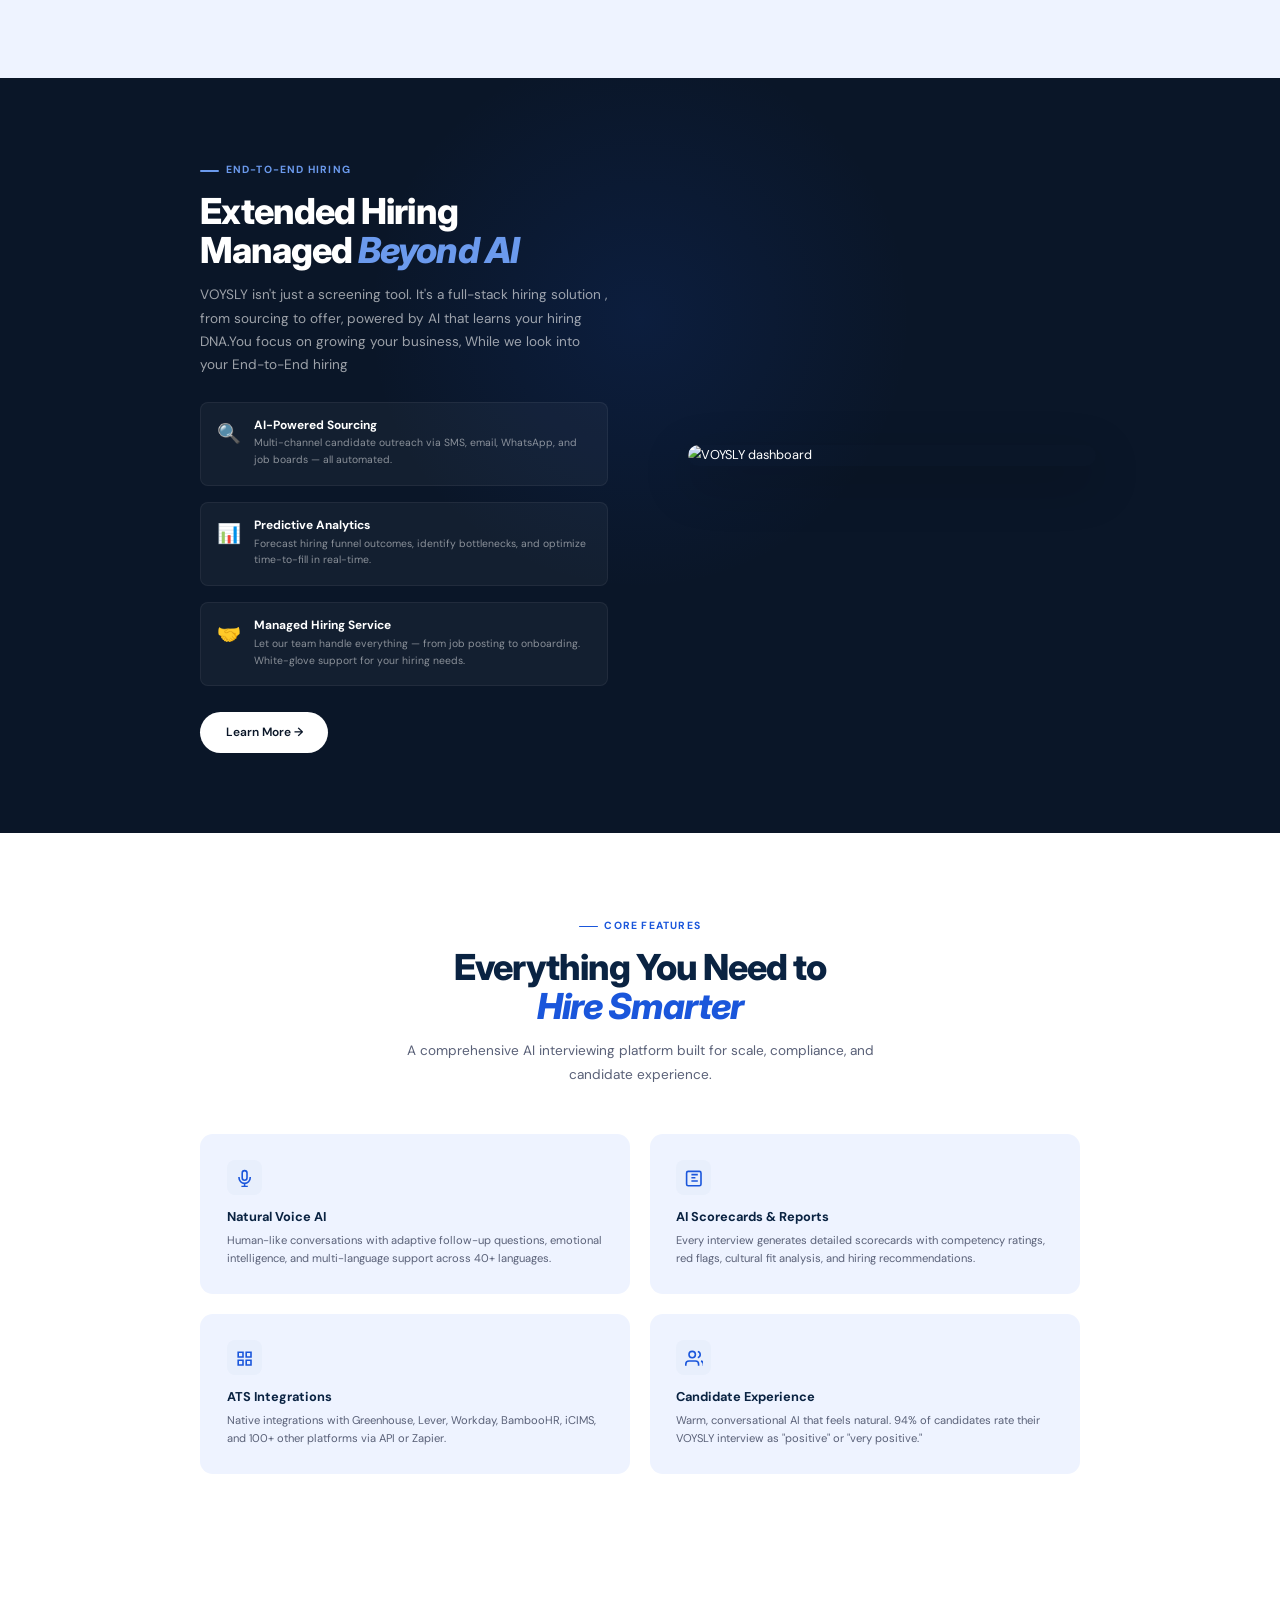
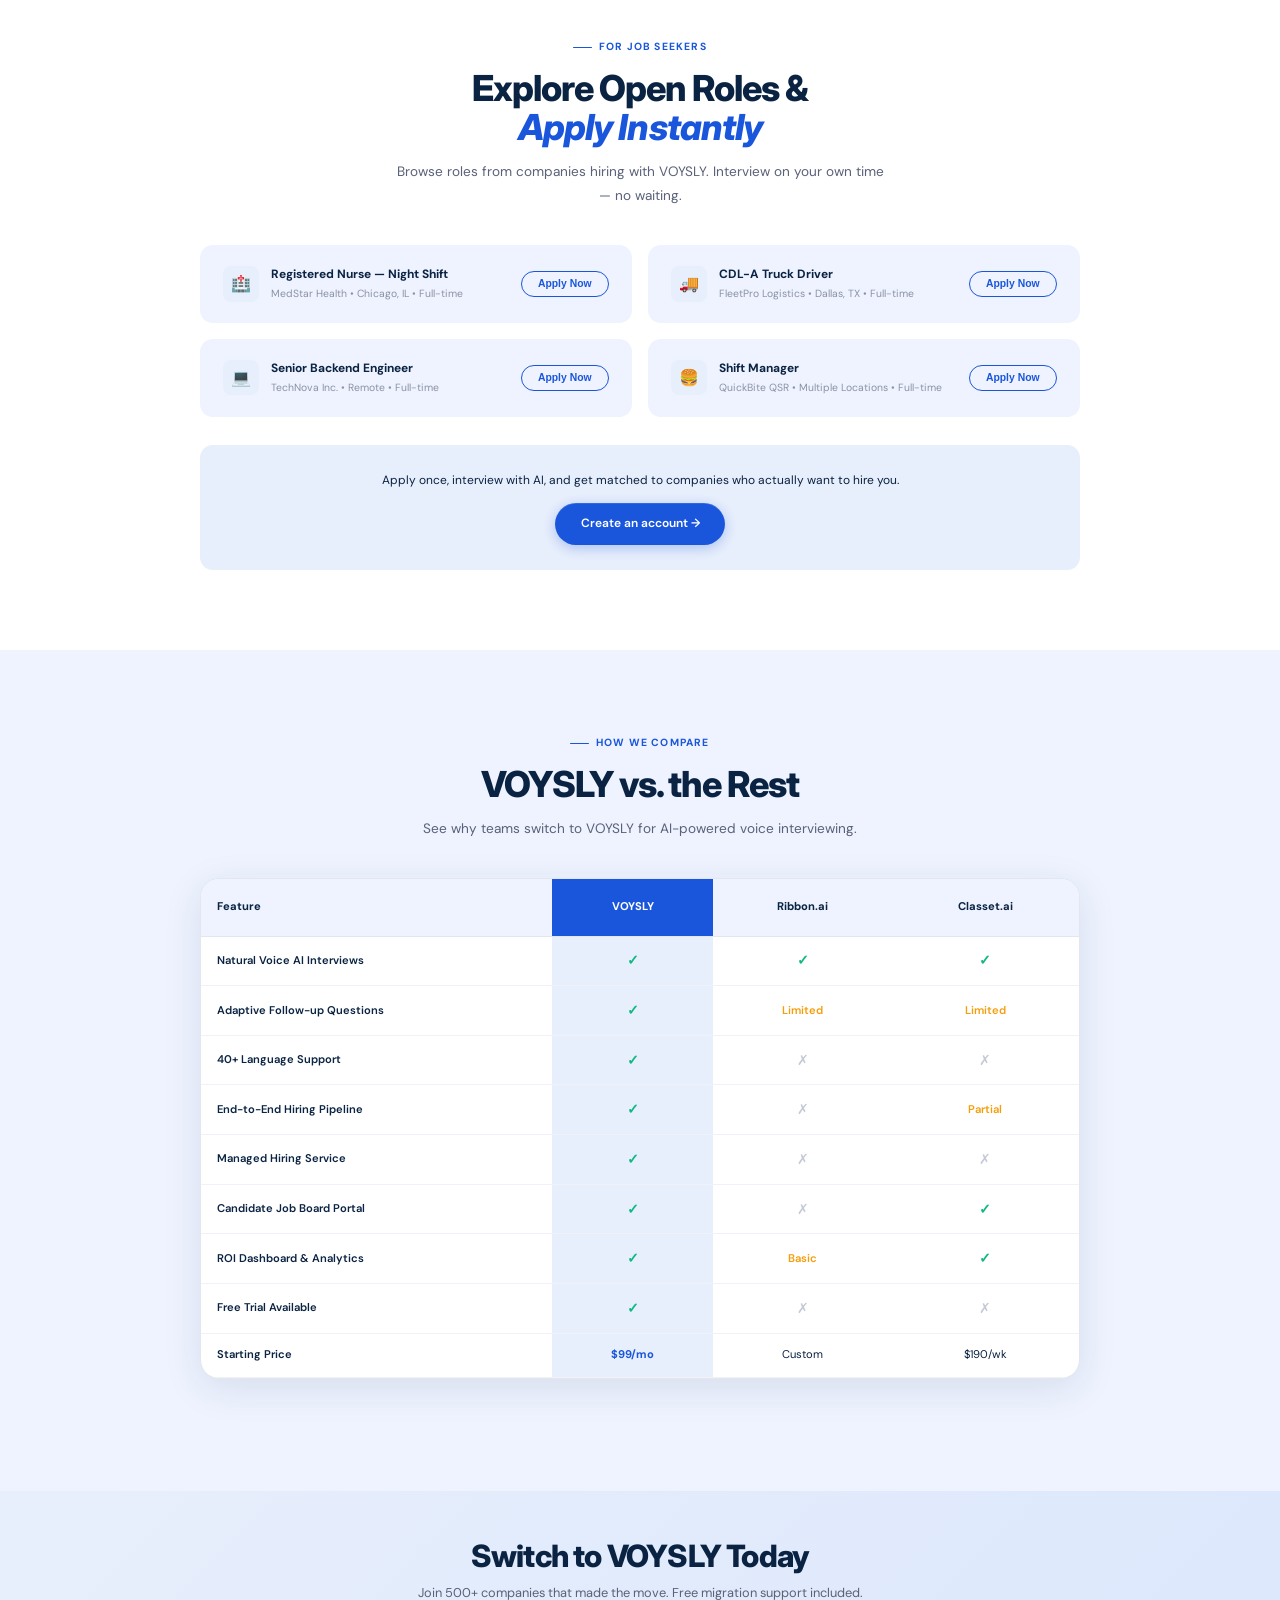
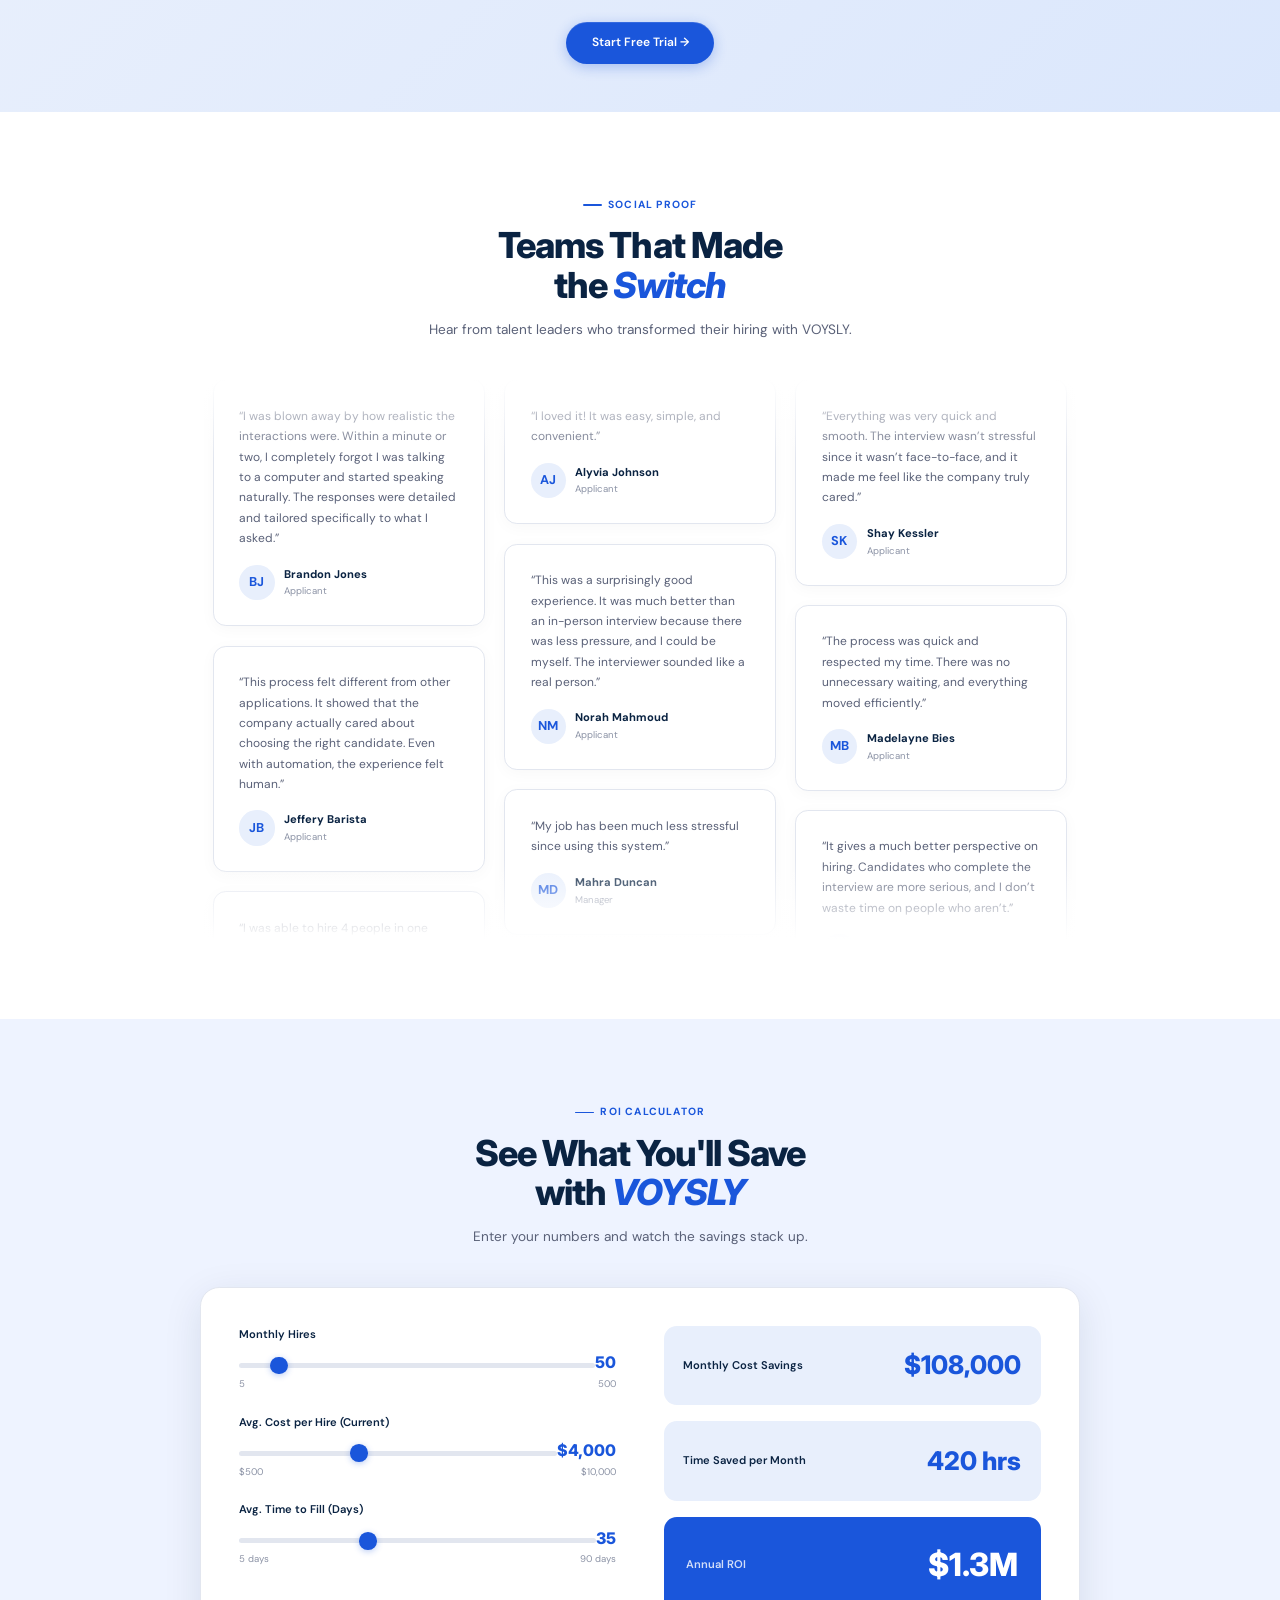
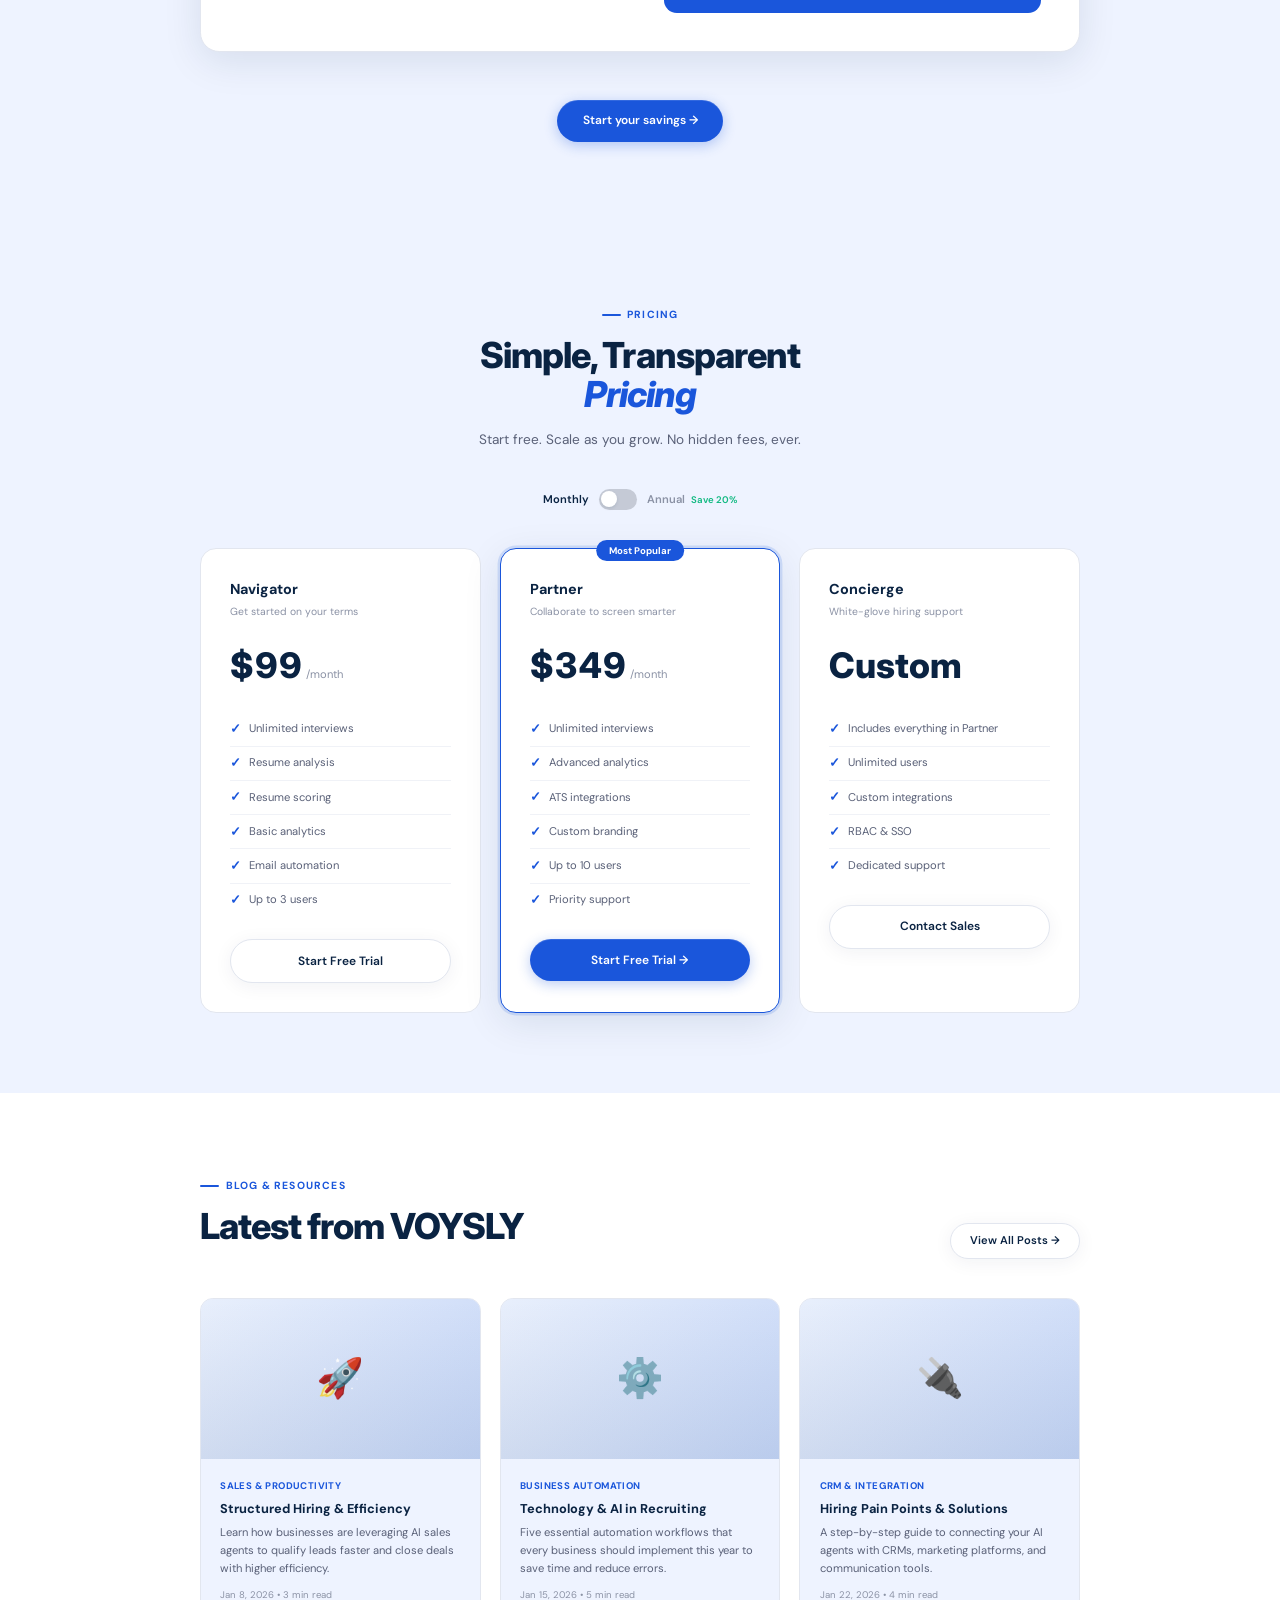
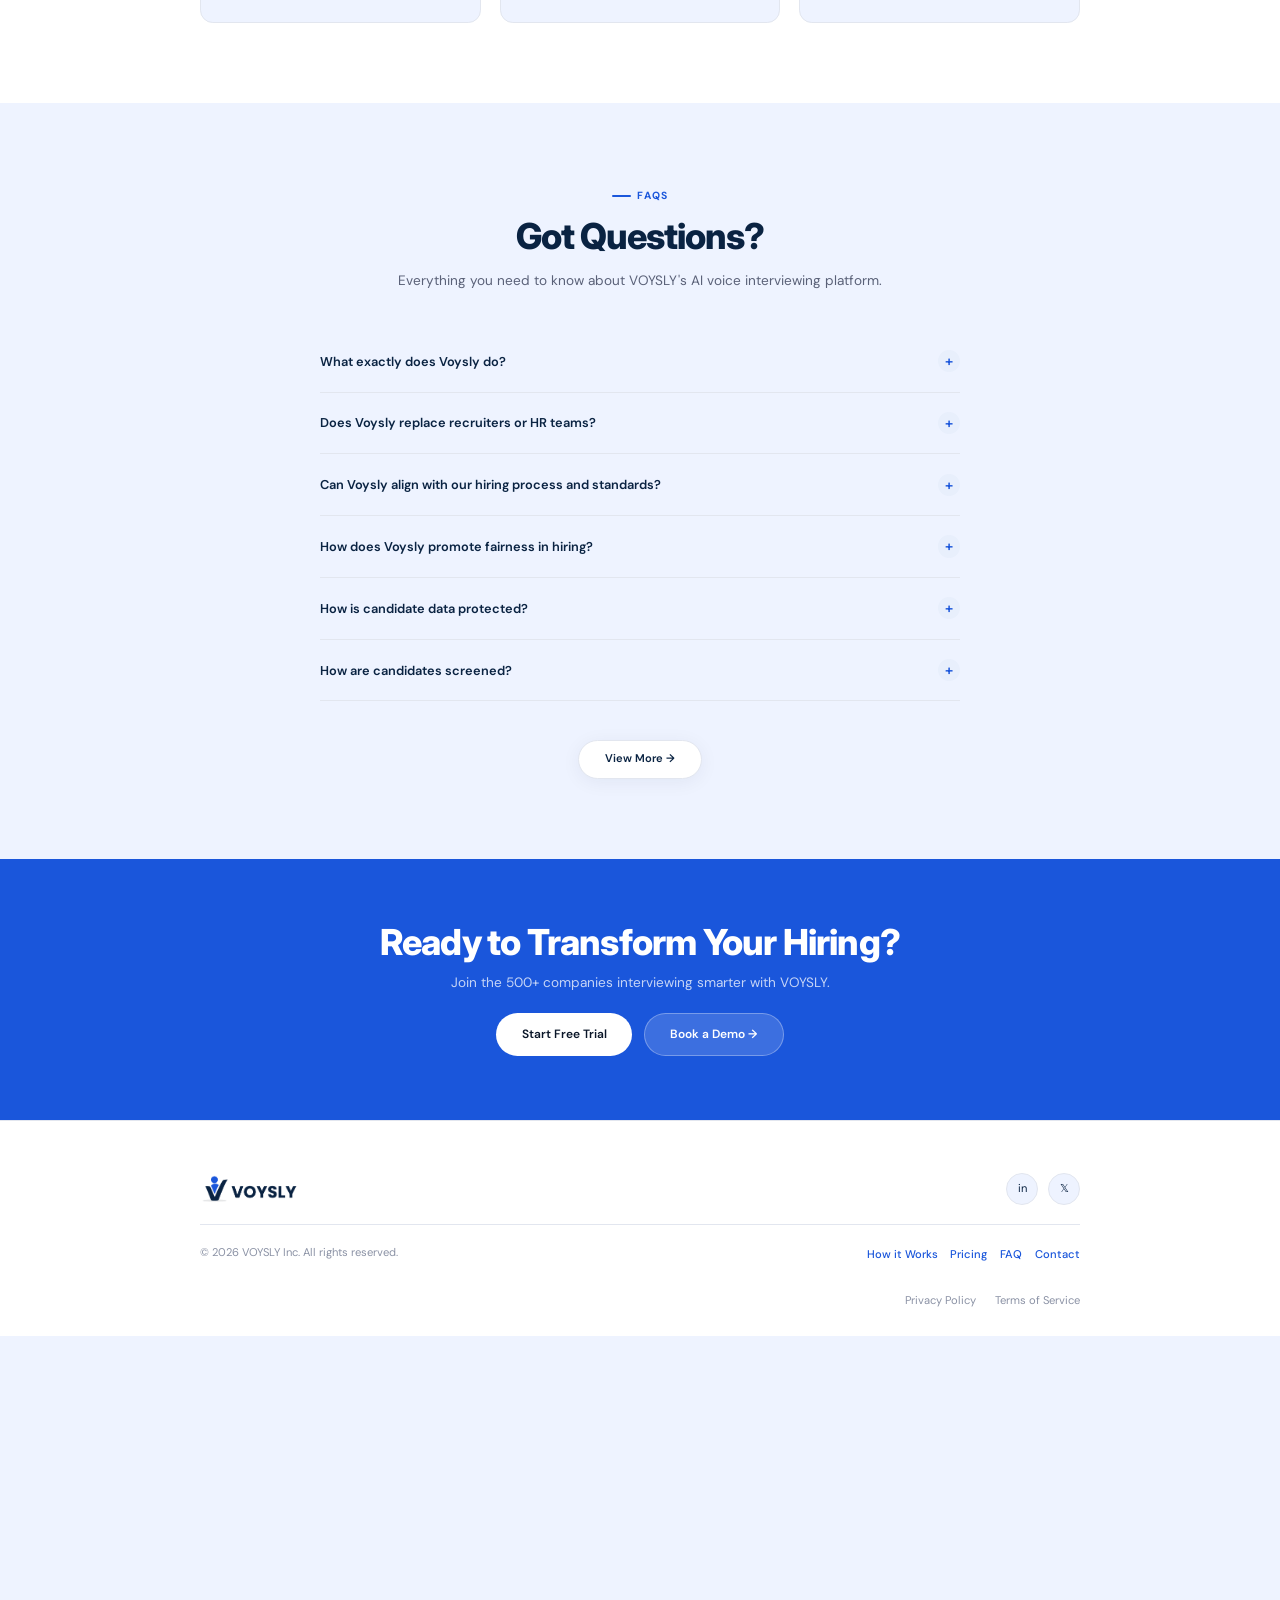
==== commit 40917a7d: "tp" ====
--- a/index.html
+++ b/index.html
@@ -627,7 +627,7 @@
                 <div class="tc-avatar">CD</div>
                 <div>
                   <div class="tc-name">Cody</div>
-                  <div class="tc-role">Mixed Review</div>
+                  <div class="tc-role">Candidate</div>
                 </div>
               </div>
             </div>
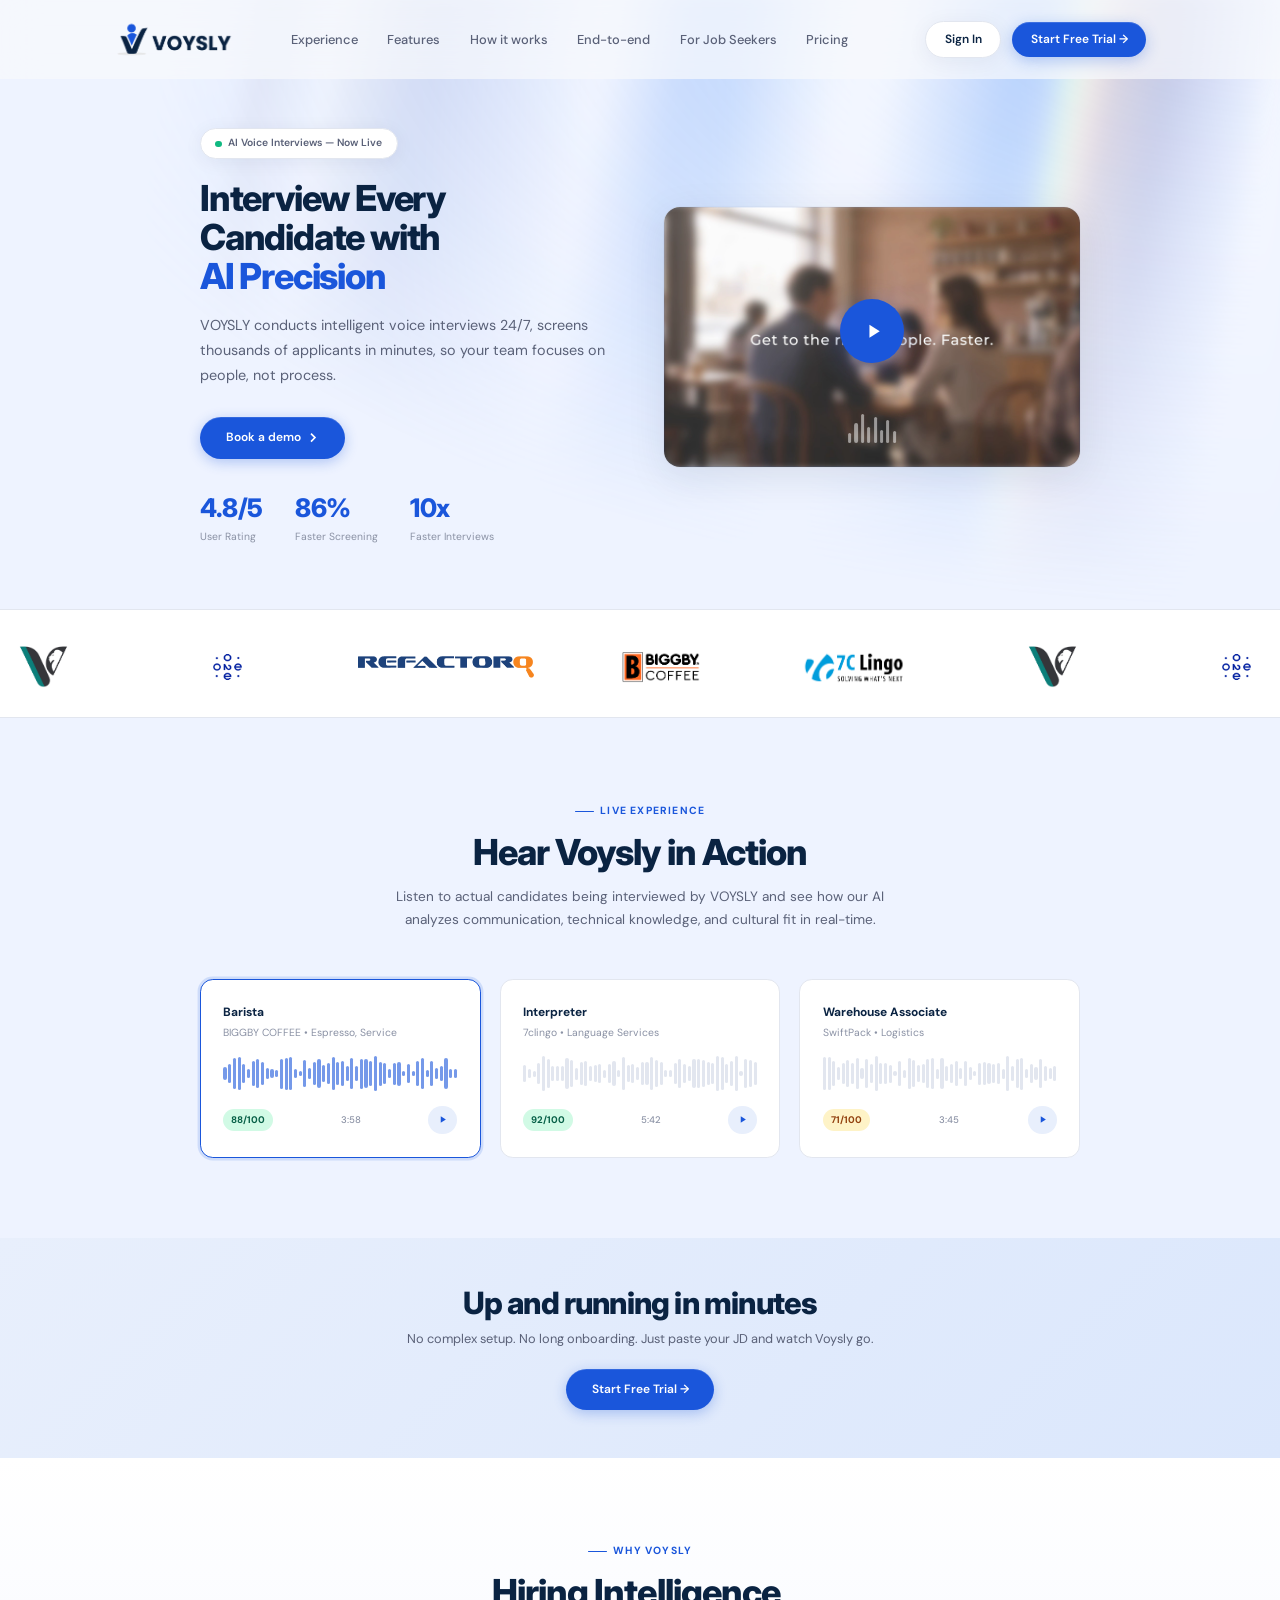
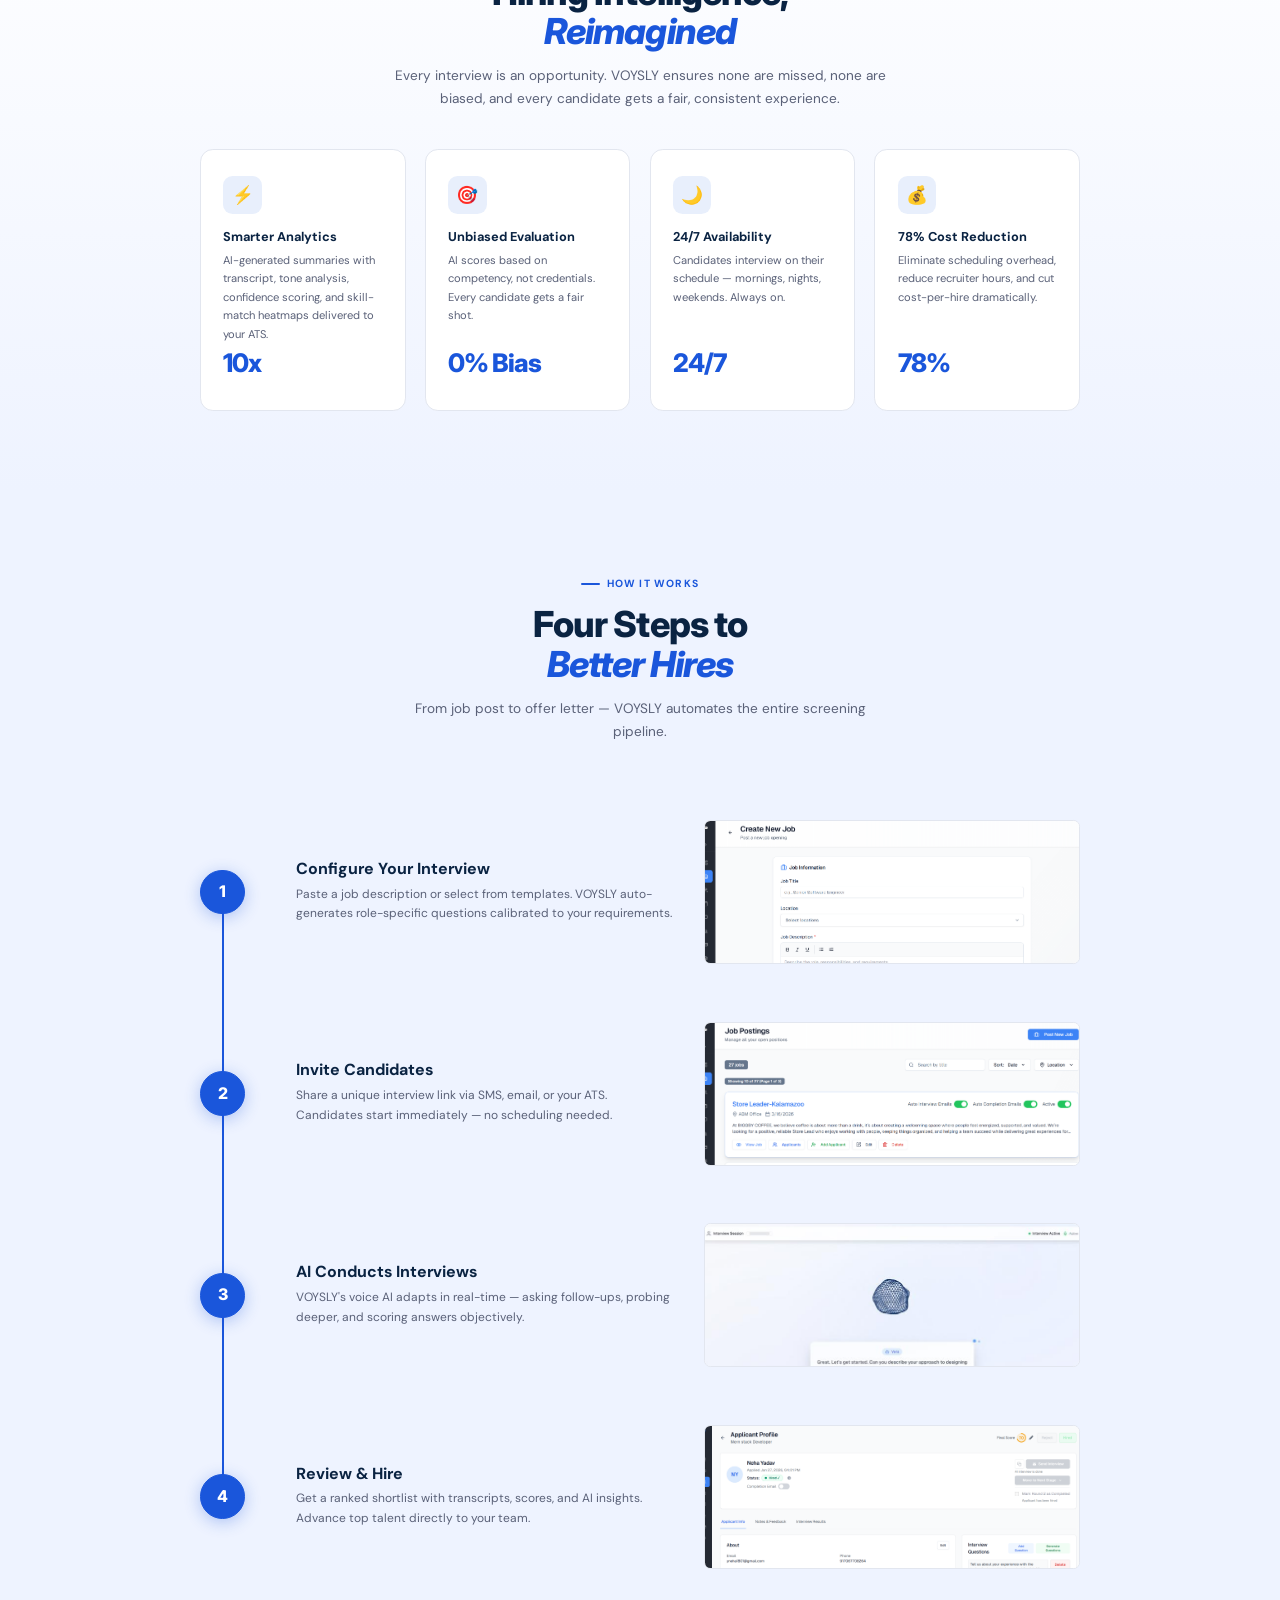
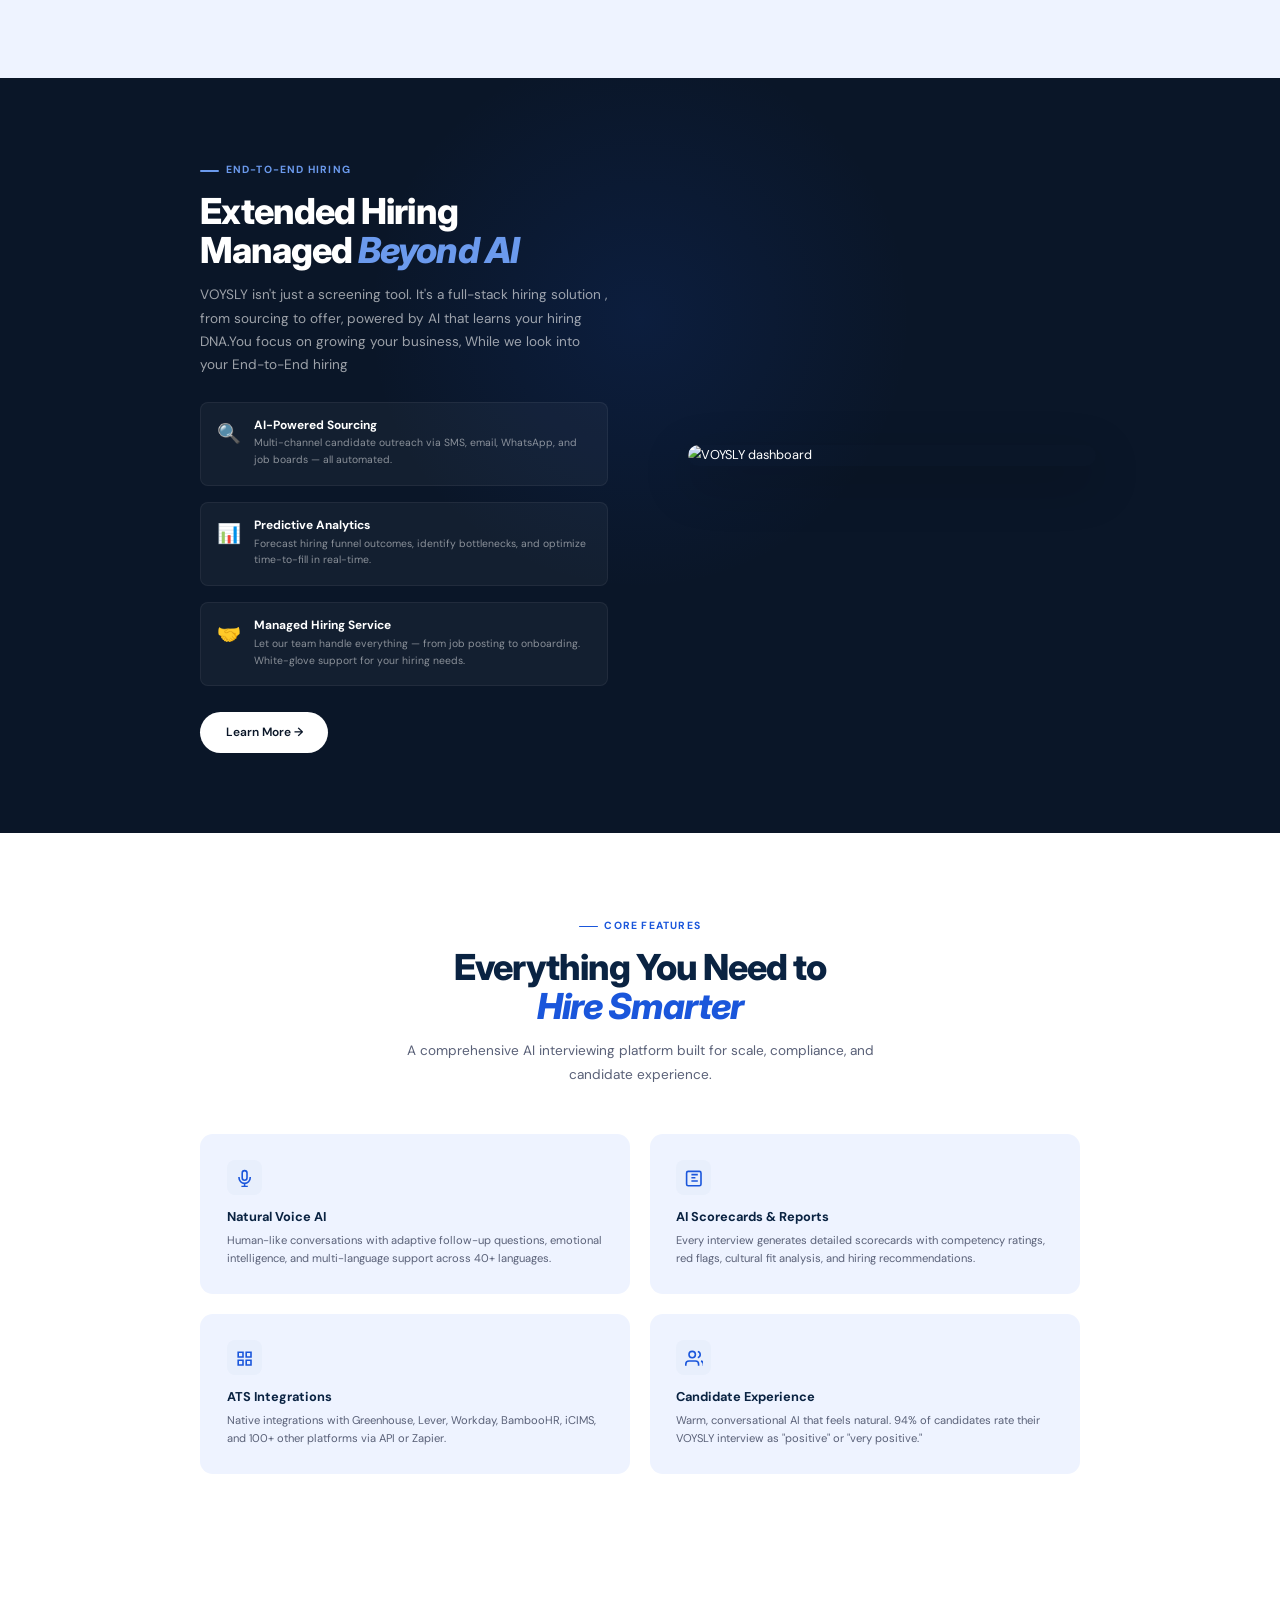
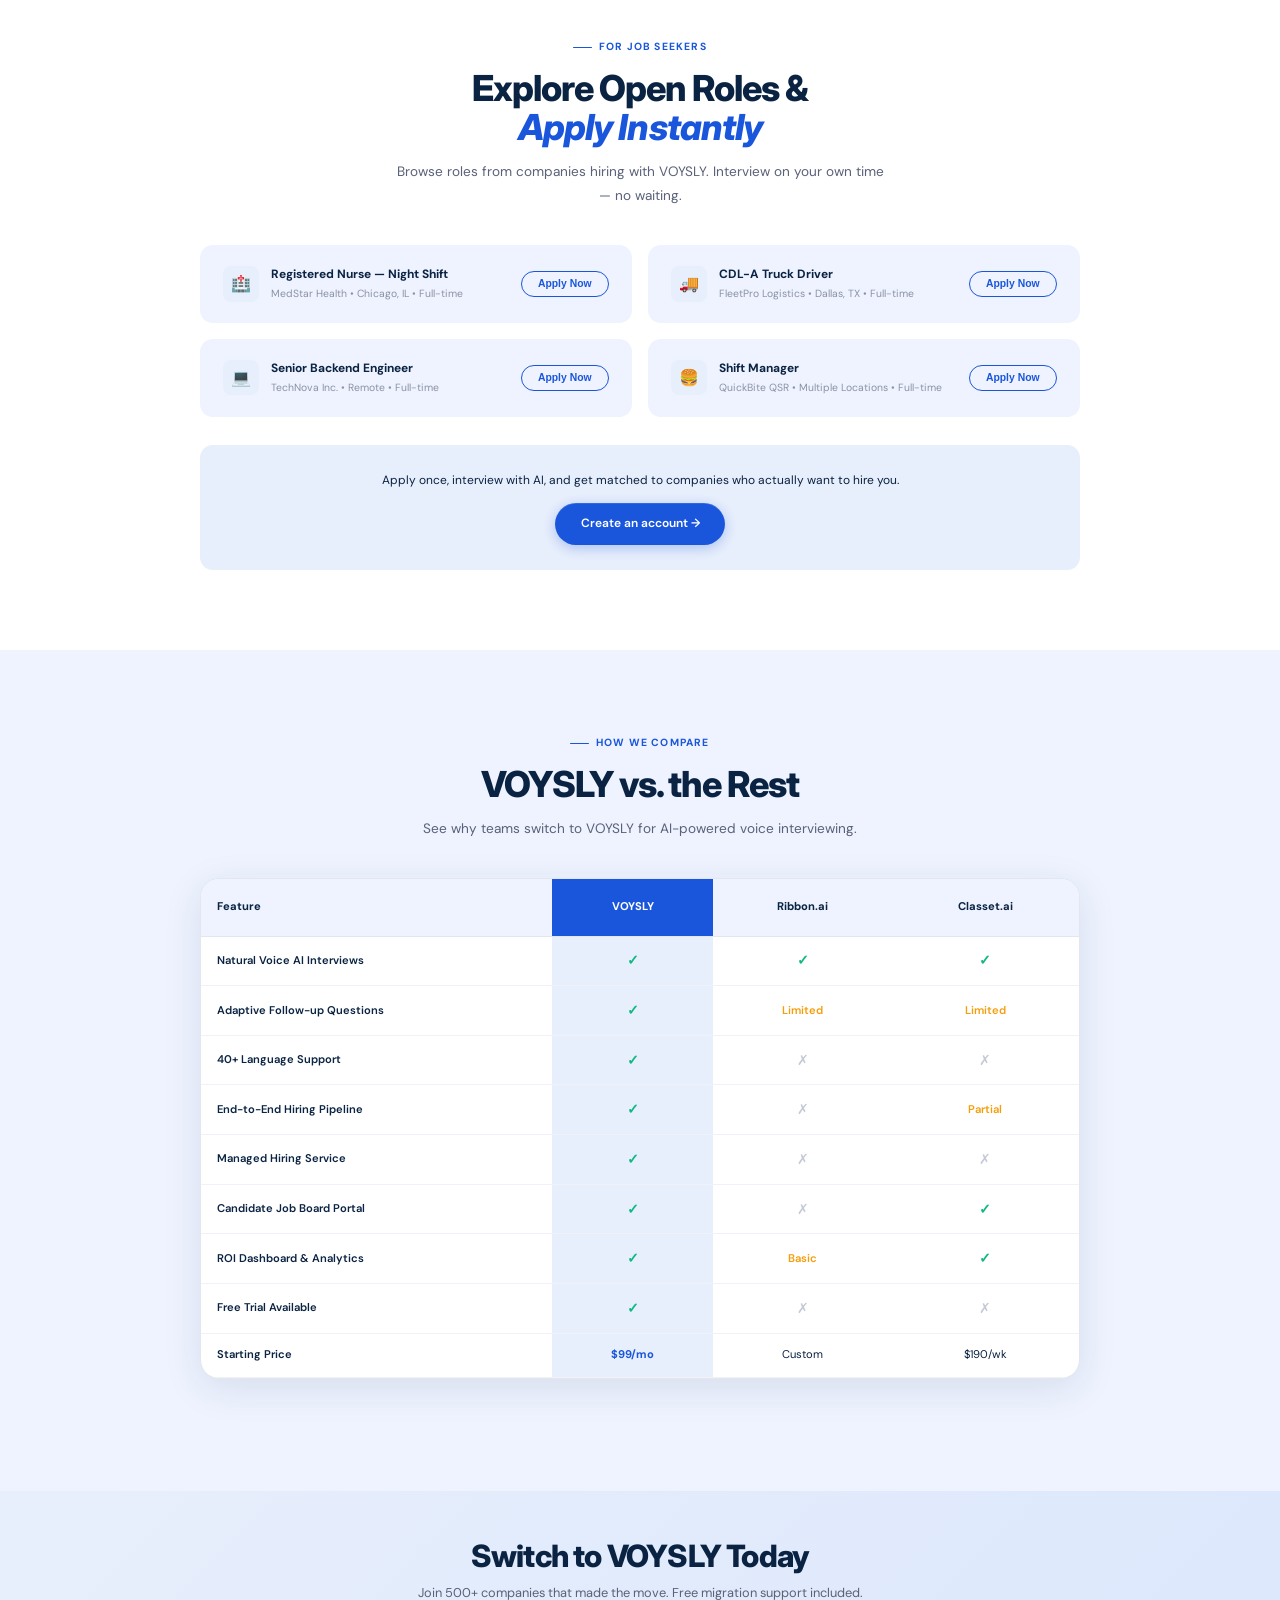
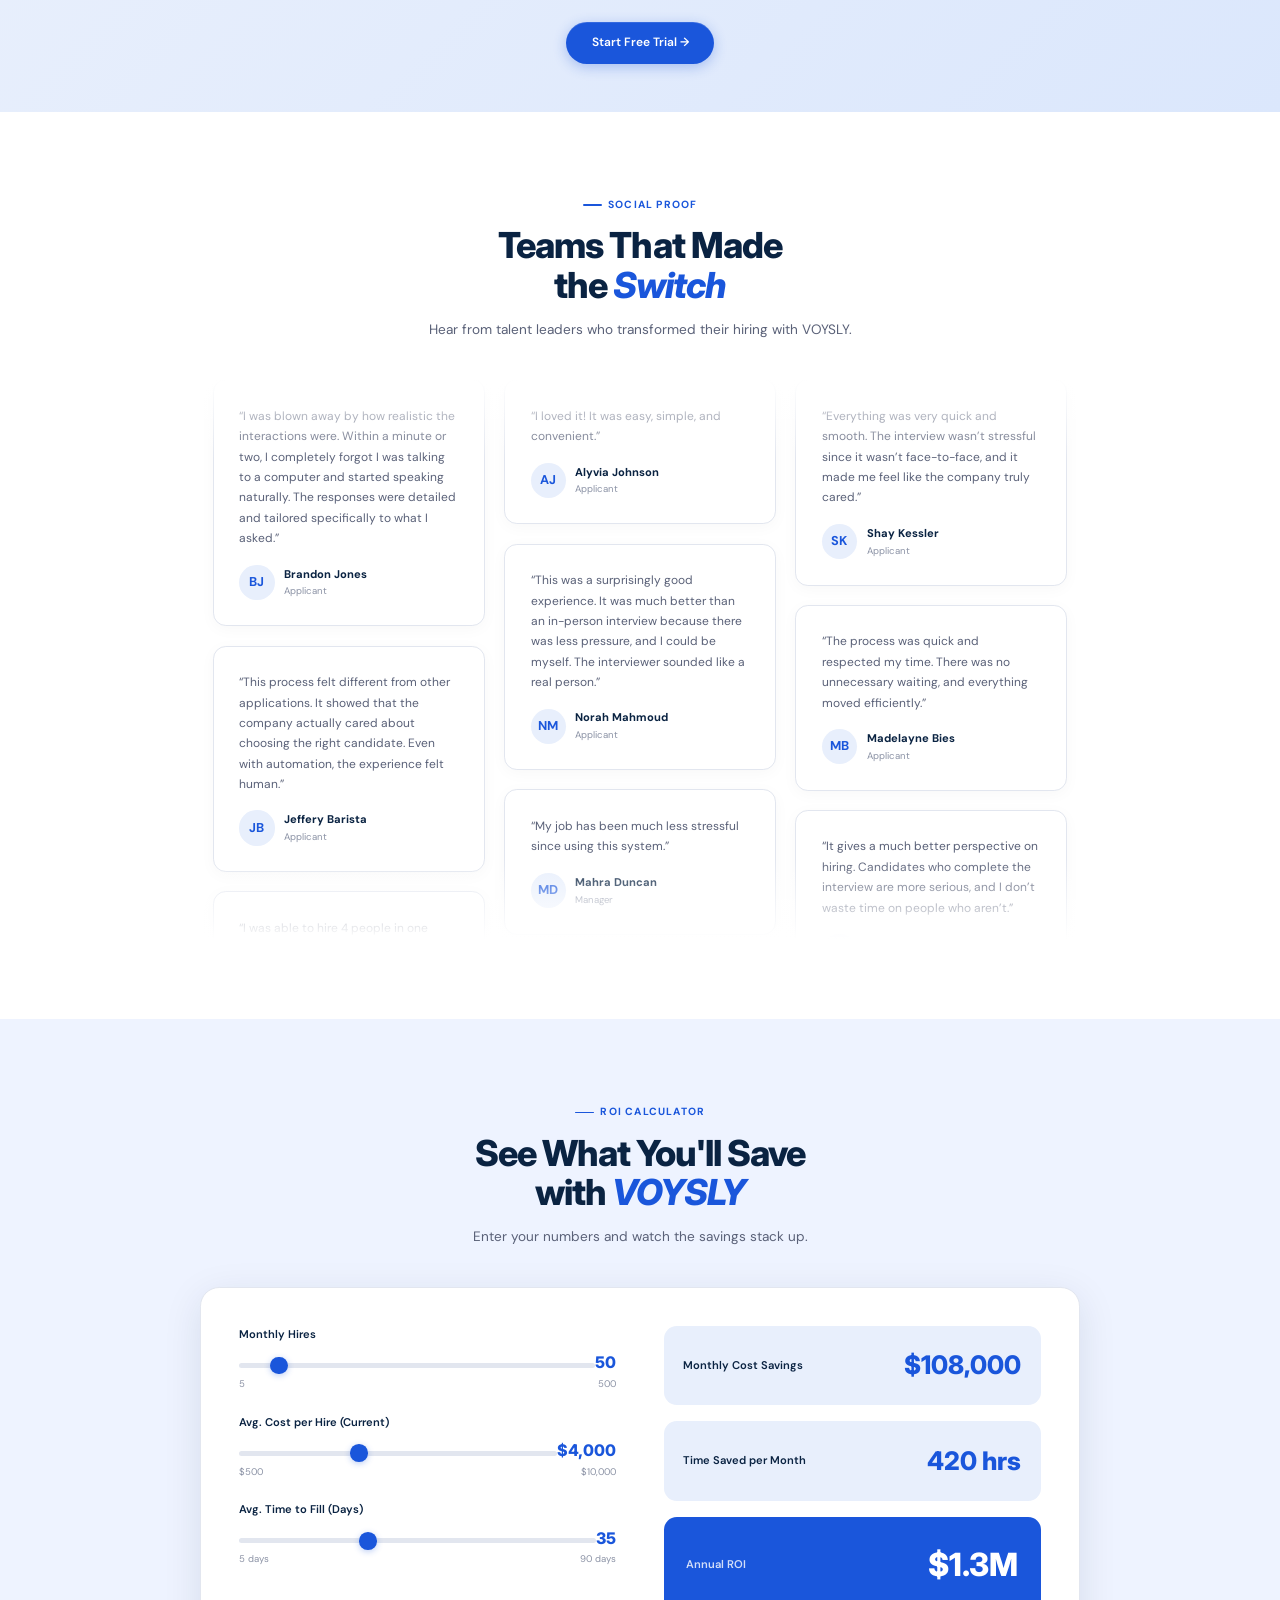
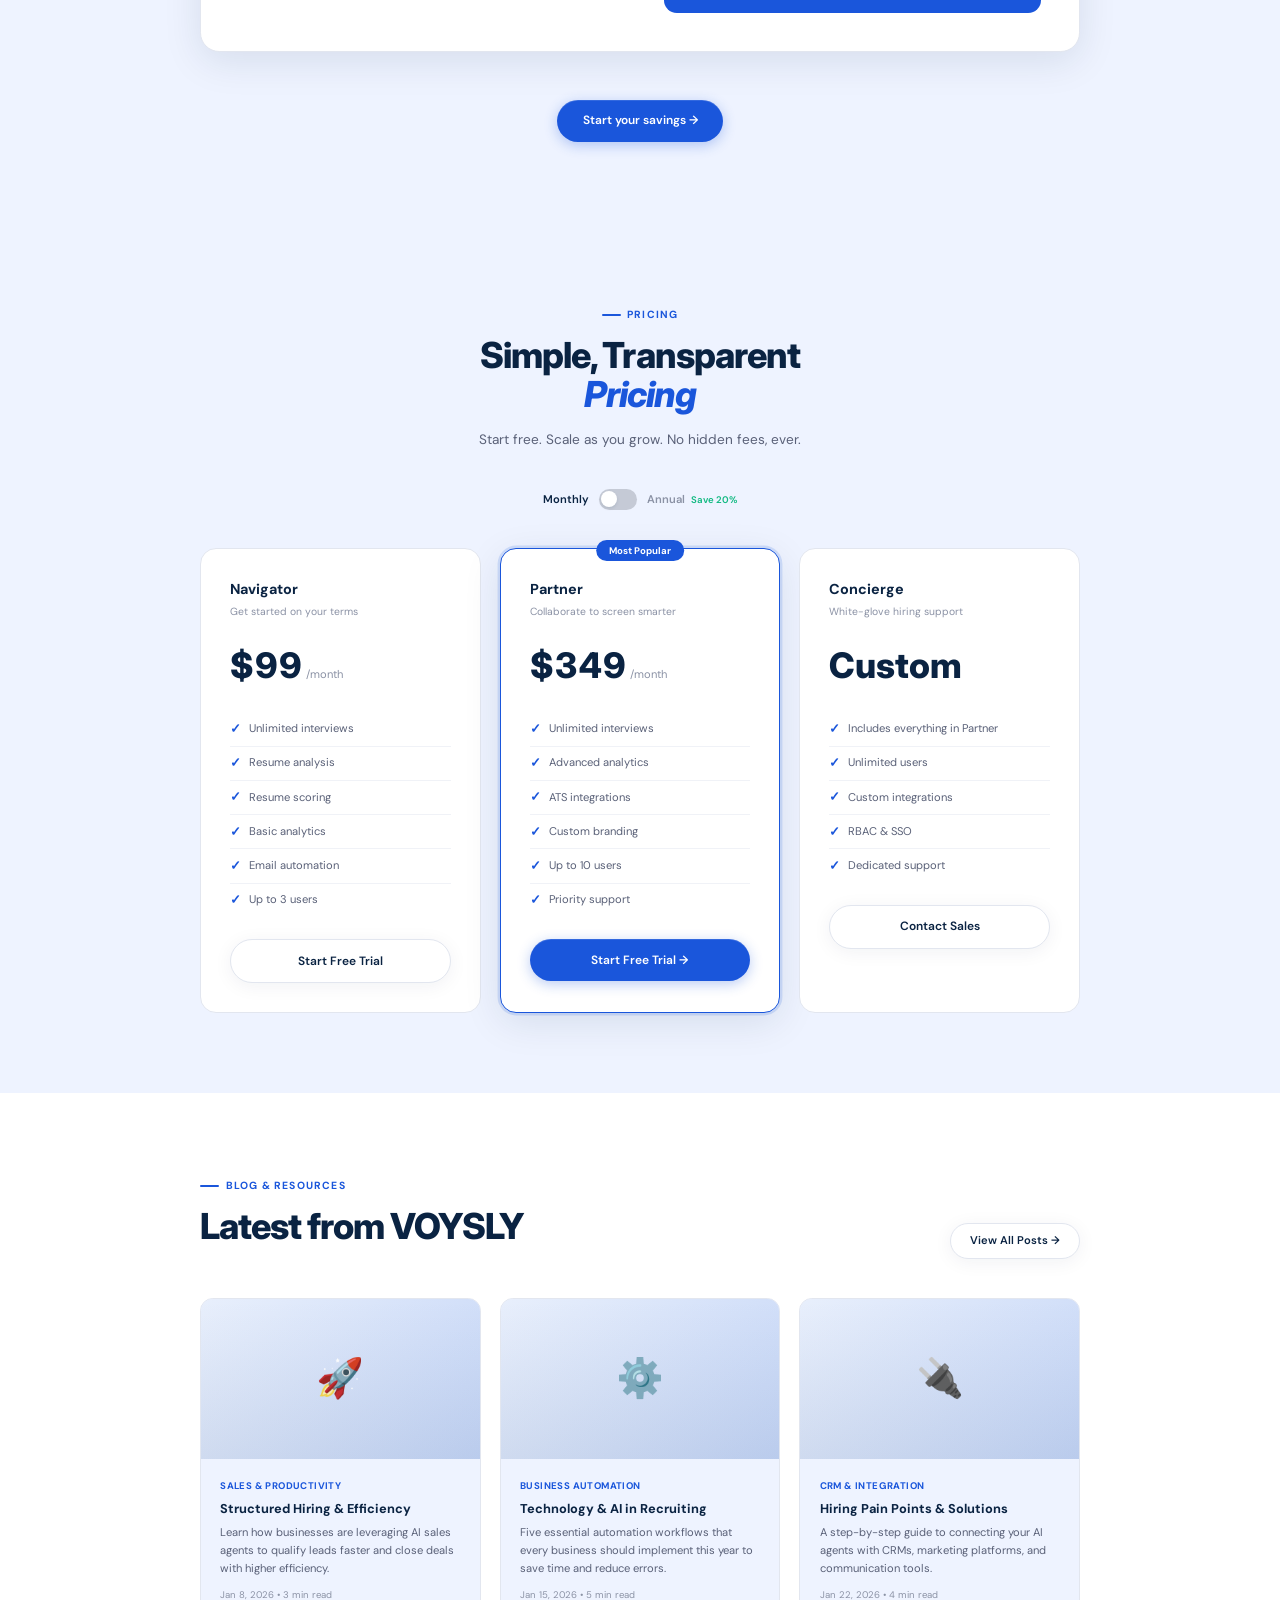
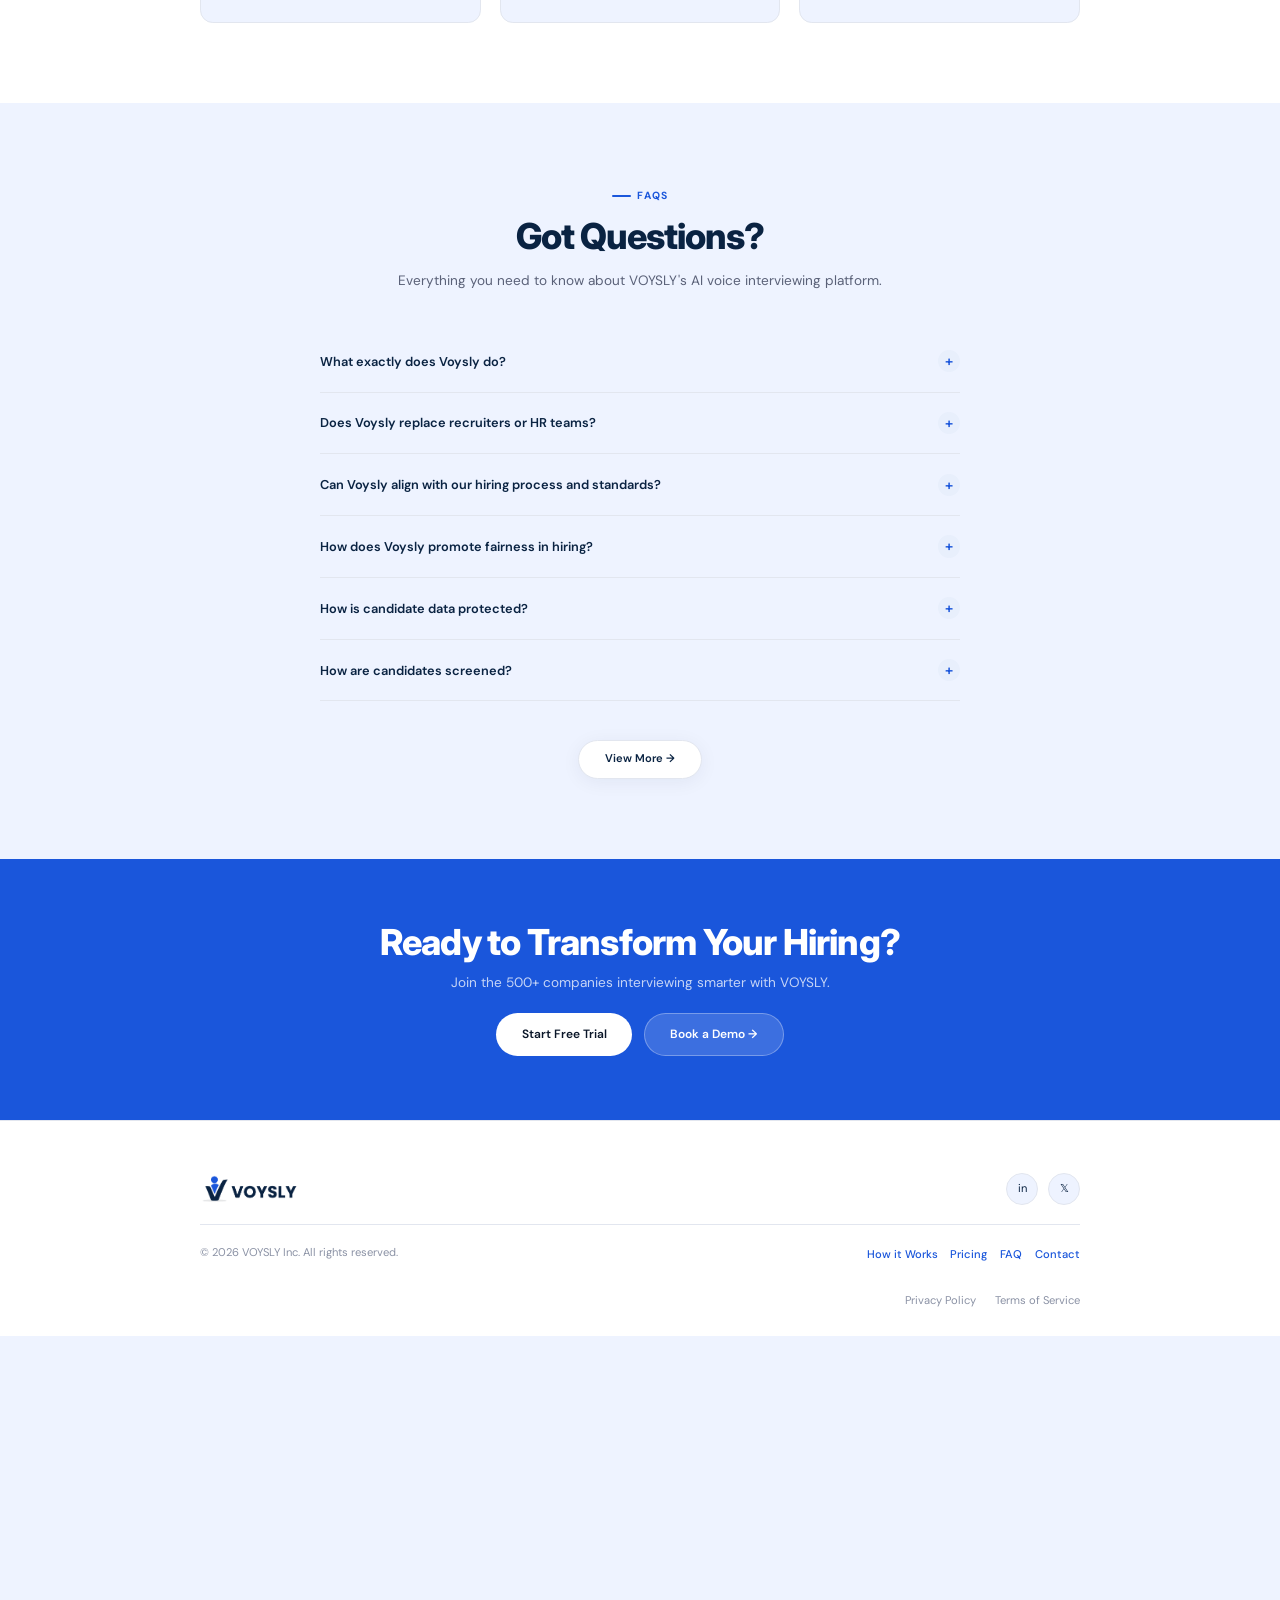
==== commit b84a0913: "tp" ====
--- a/index.html
+++ b/index.html
@@ -126,7 +126,7 @@
     <div class="container">
       <div class="experience-header">
         <div class="section-label reveal">Live Experience</div>
-        <h2 class="section-title reveal stagger-1">Hear Voicely in Action</h2>
+        <h2 class="section-title reveal stagger-1">Hear Voysly in Action</h2>
         <p class="section-sub reveal stagger-2">Listen to actual candidates being interviewed by VOYSLY and see how our
           AI analyzes communication, technical knowledge, and cultural fit in real-time.</p>
       </div>
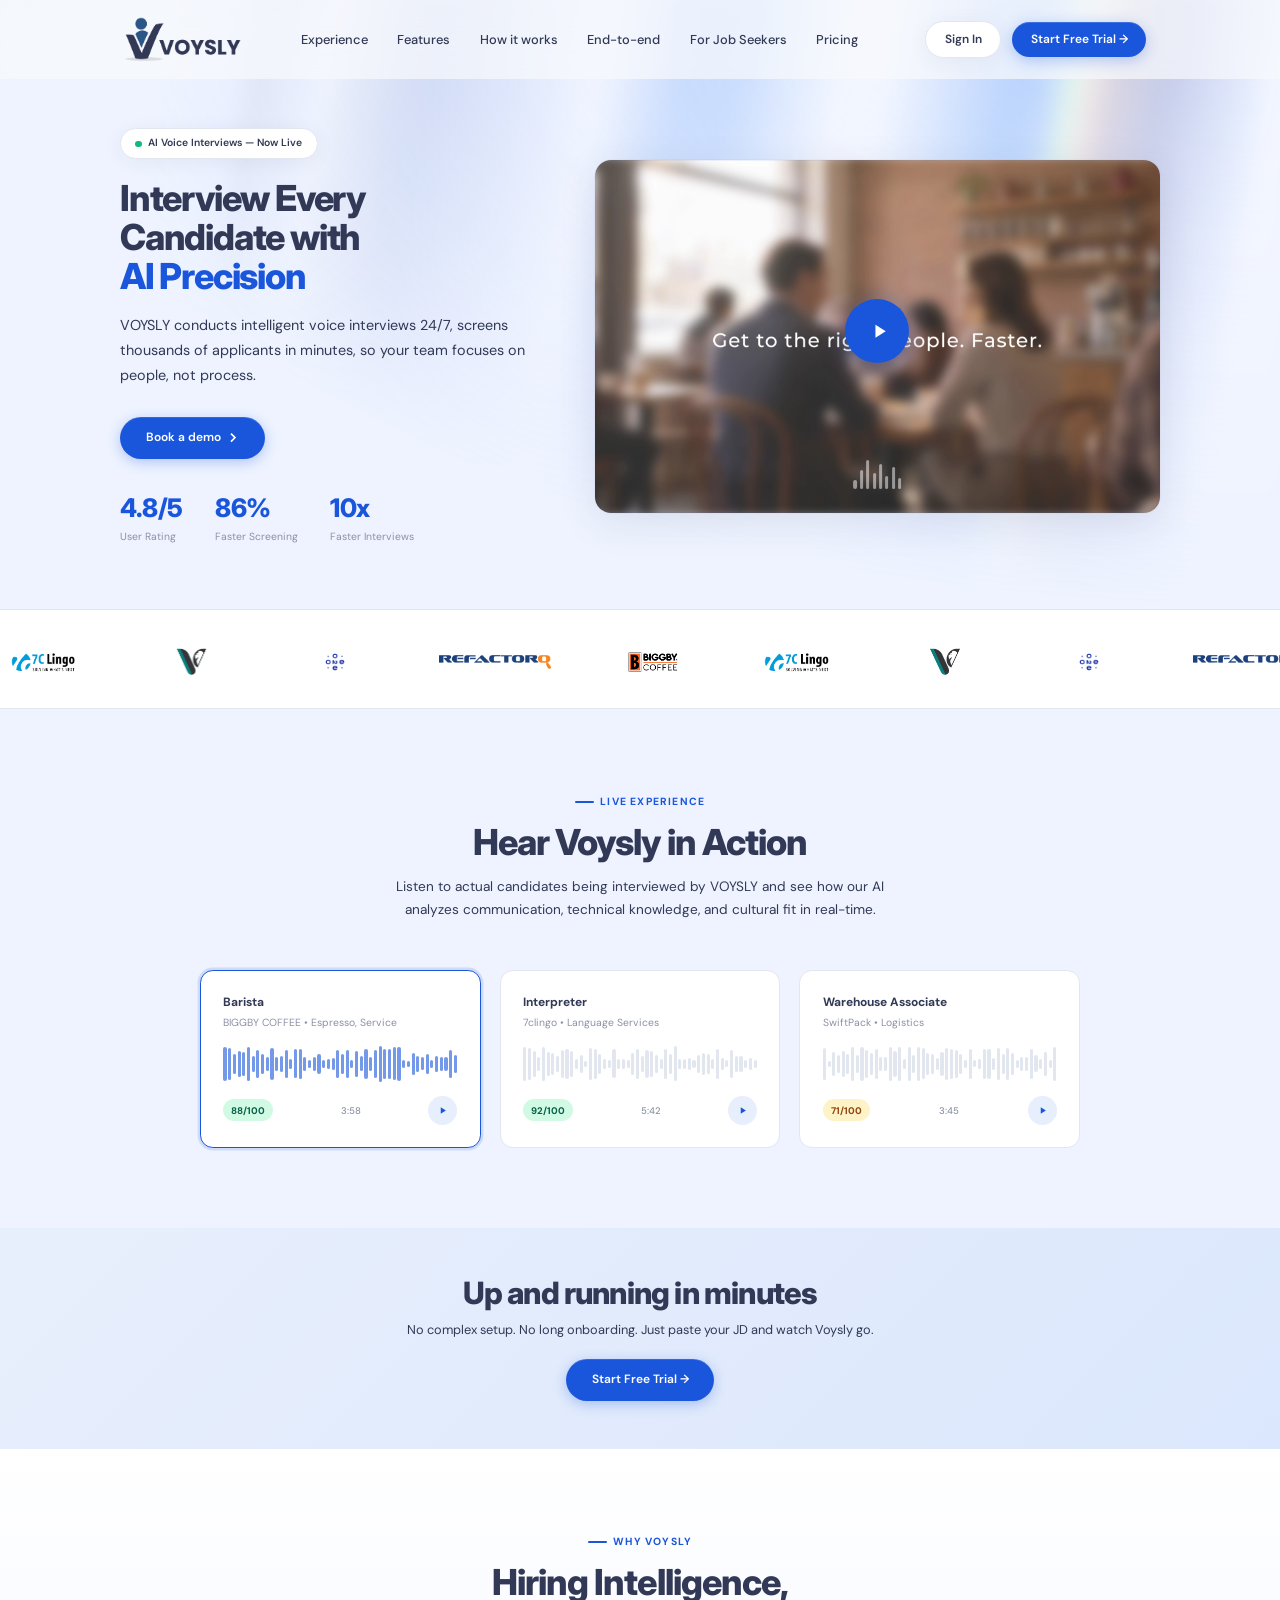
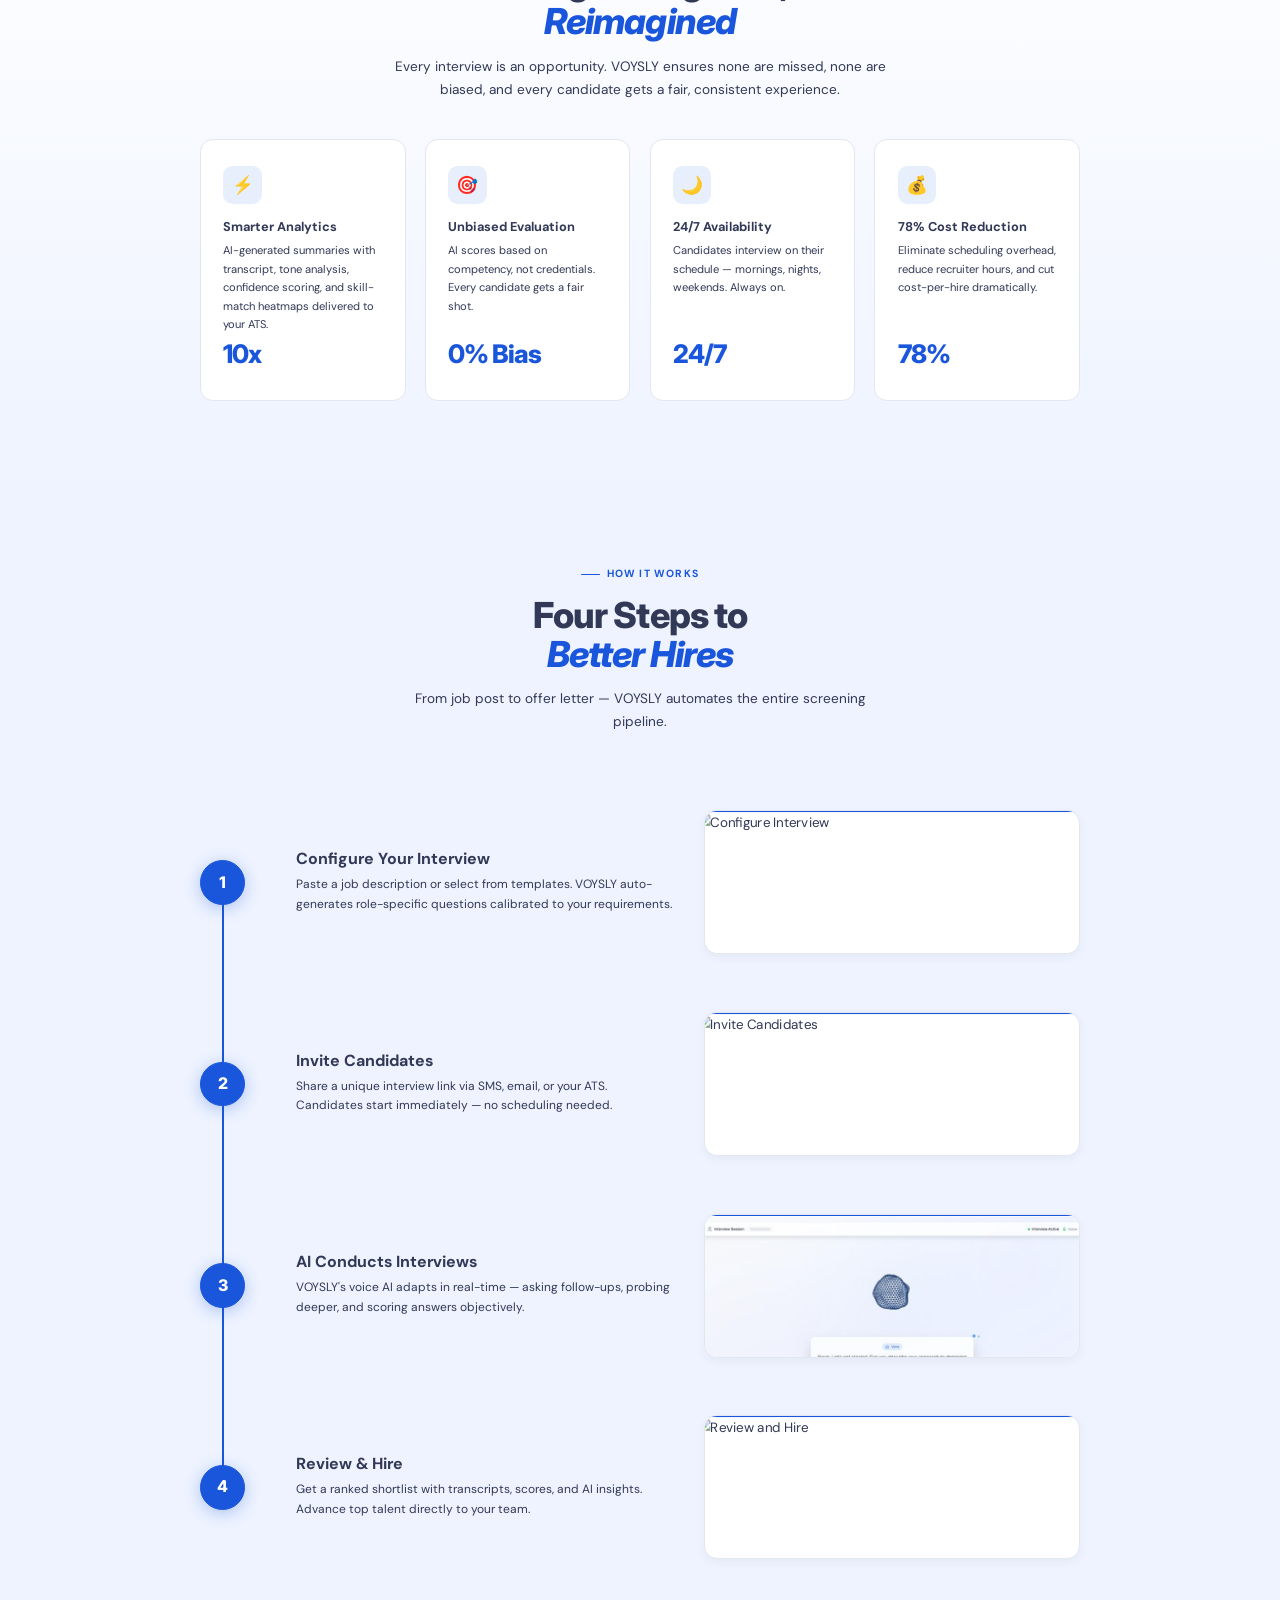
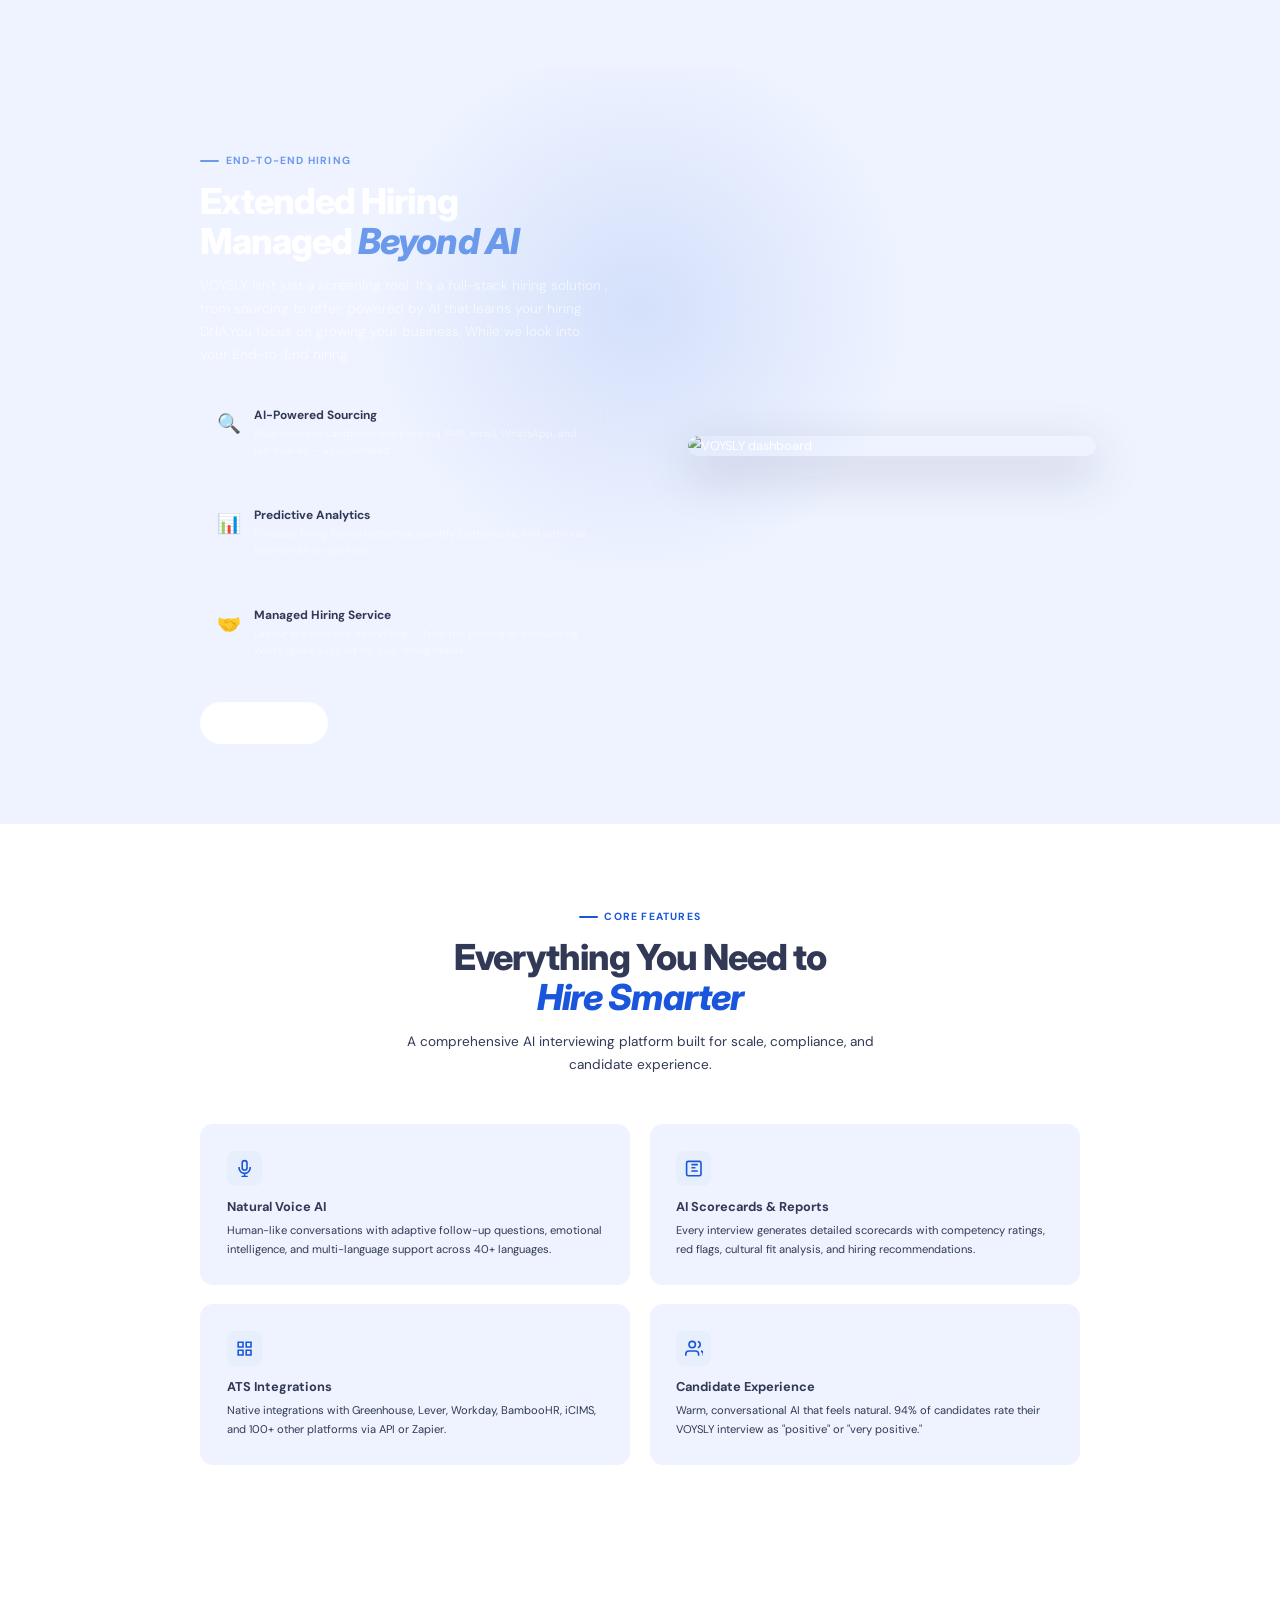
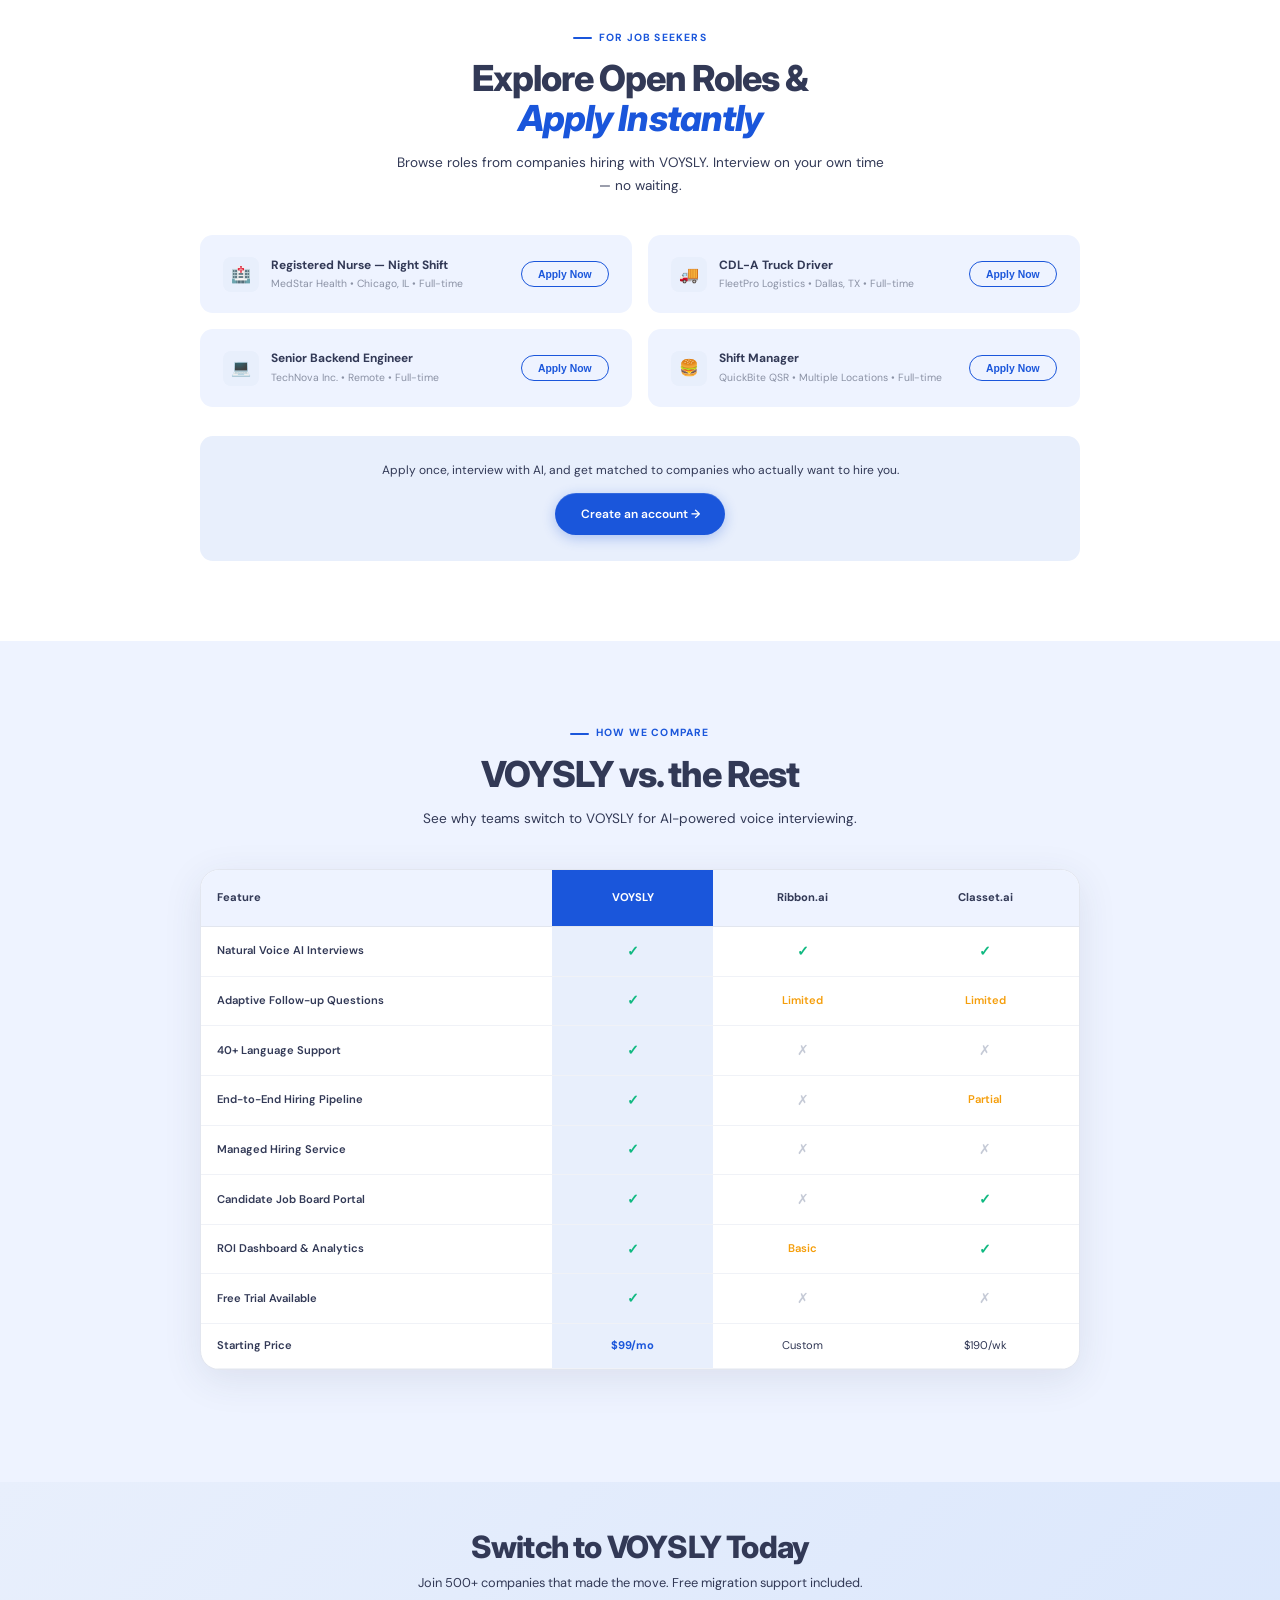
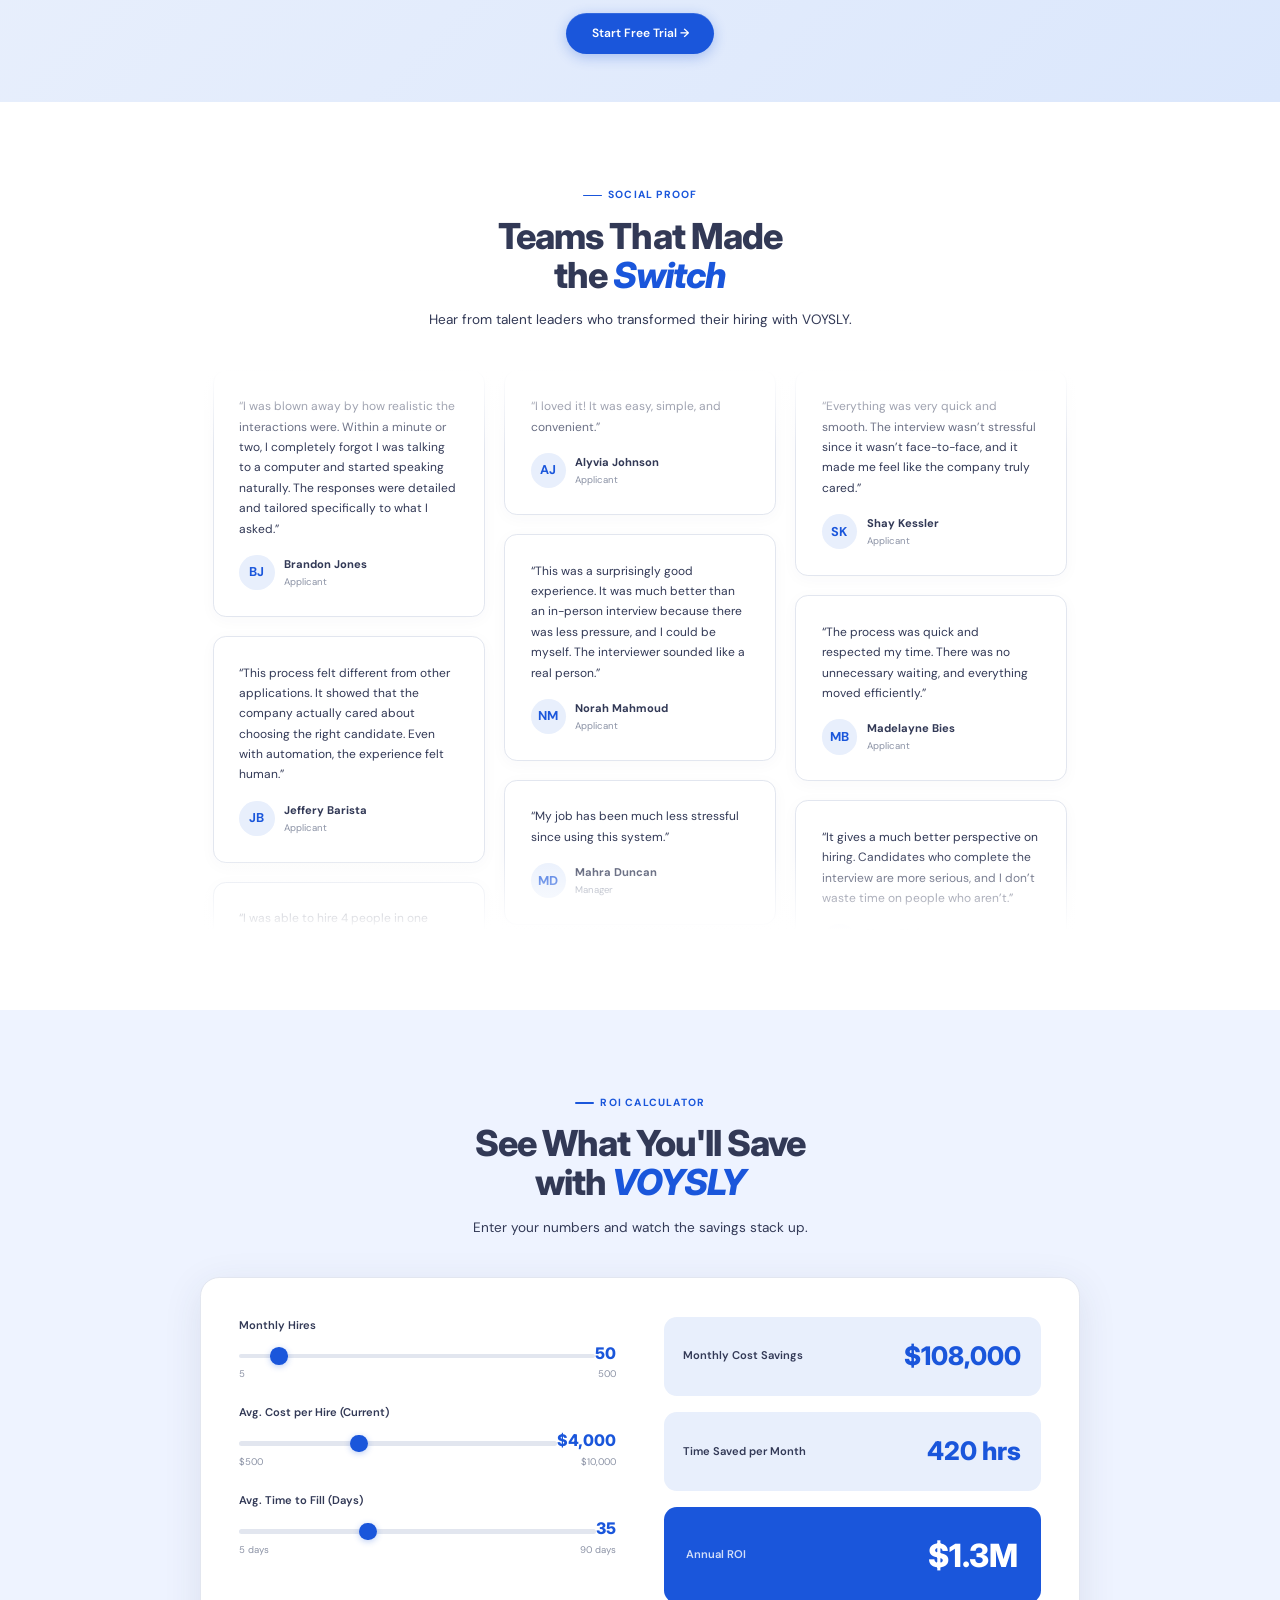
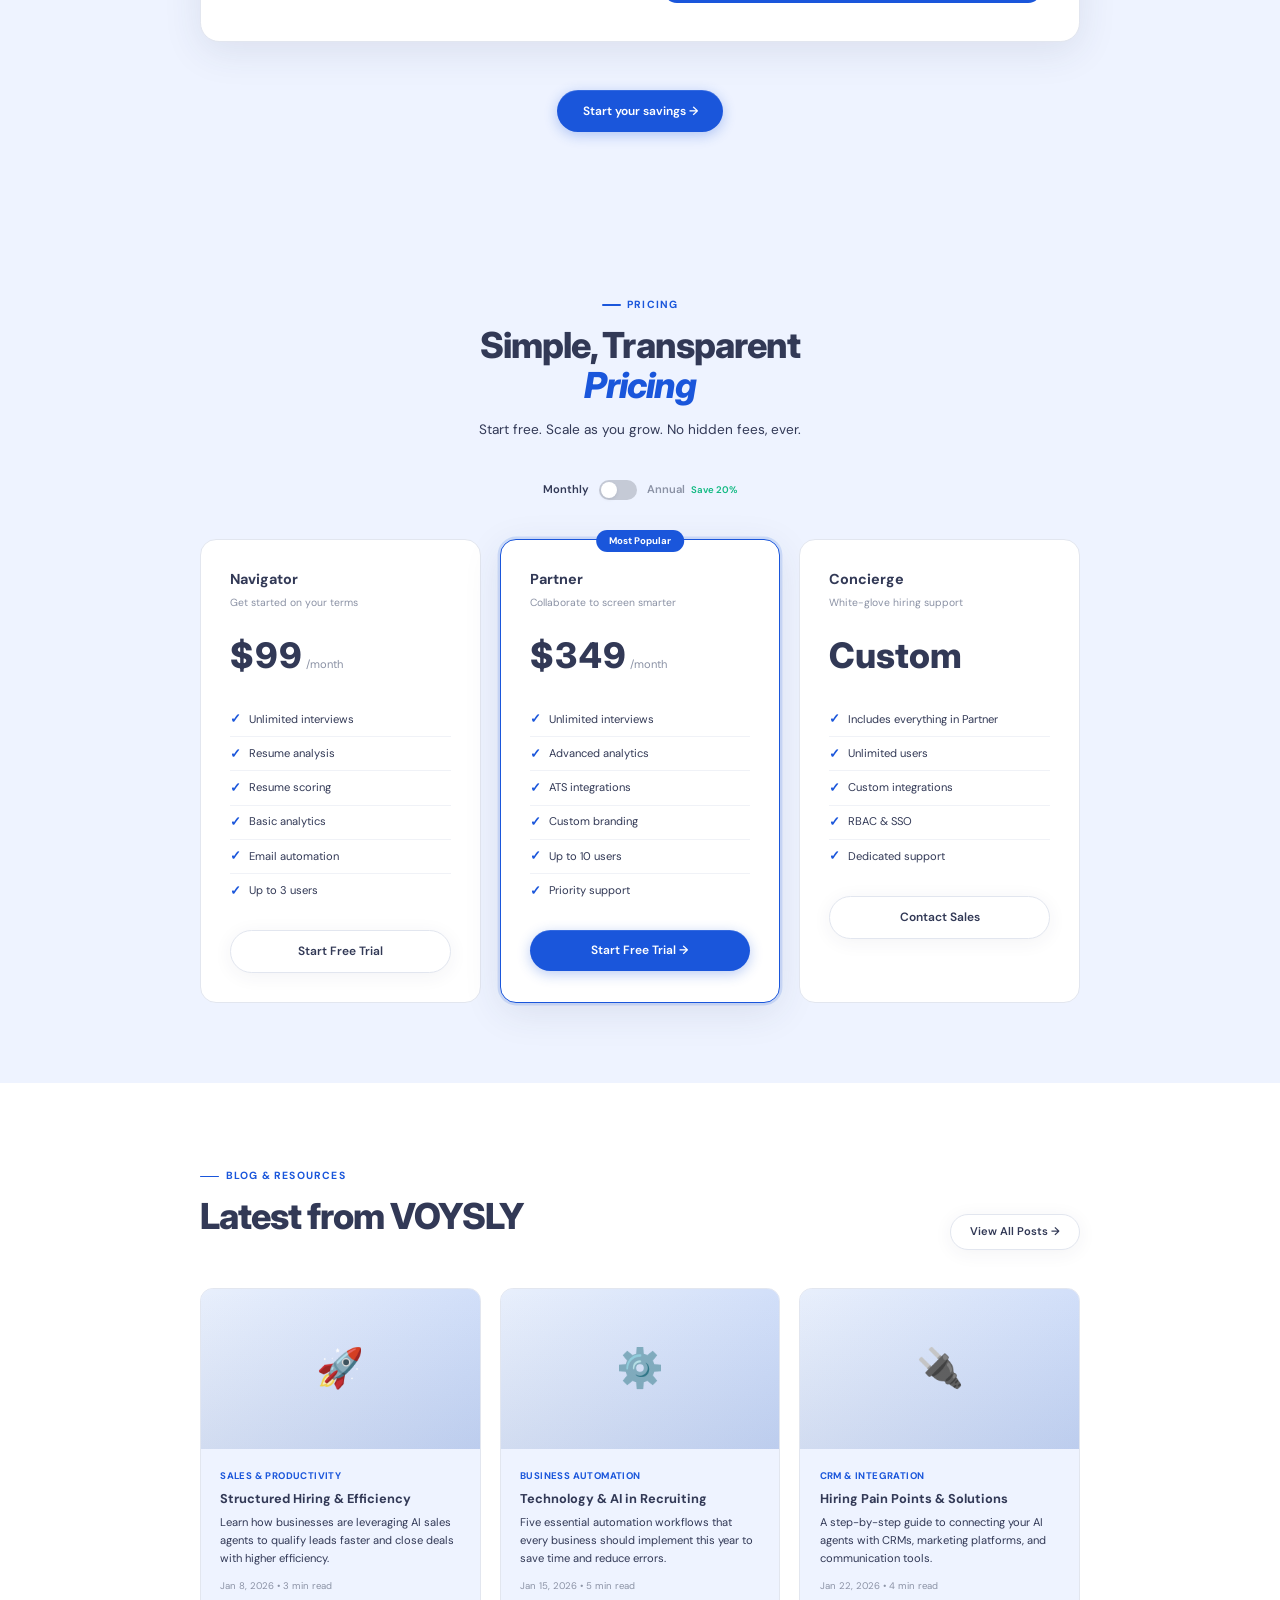
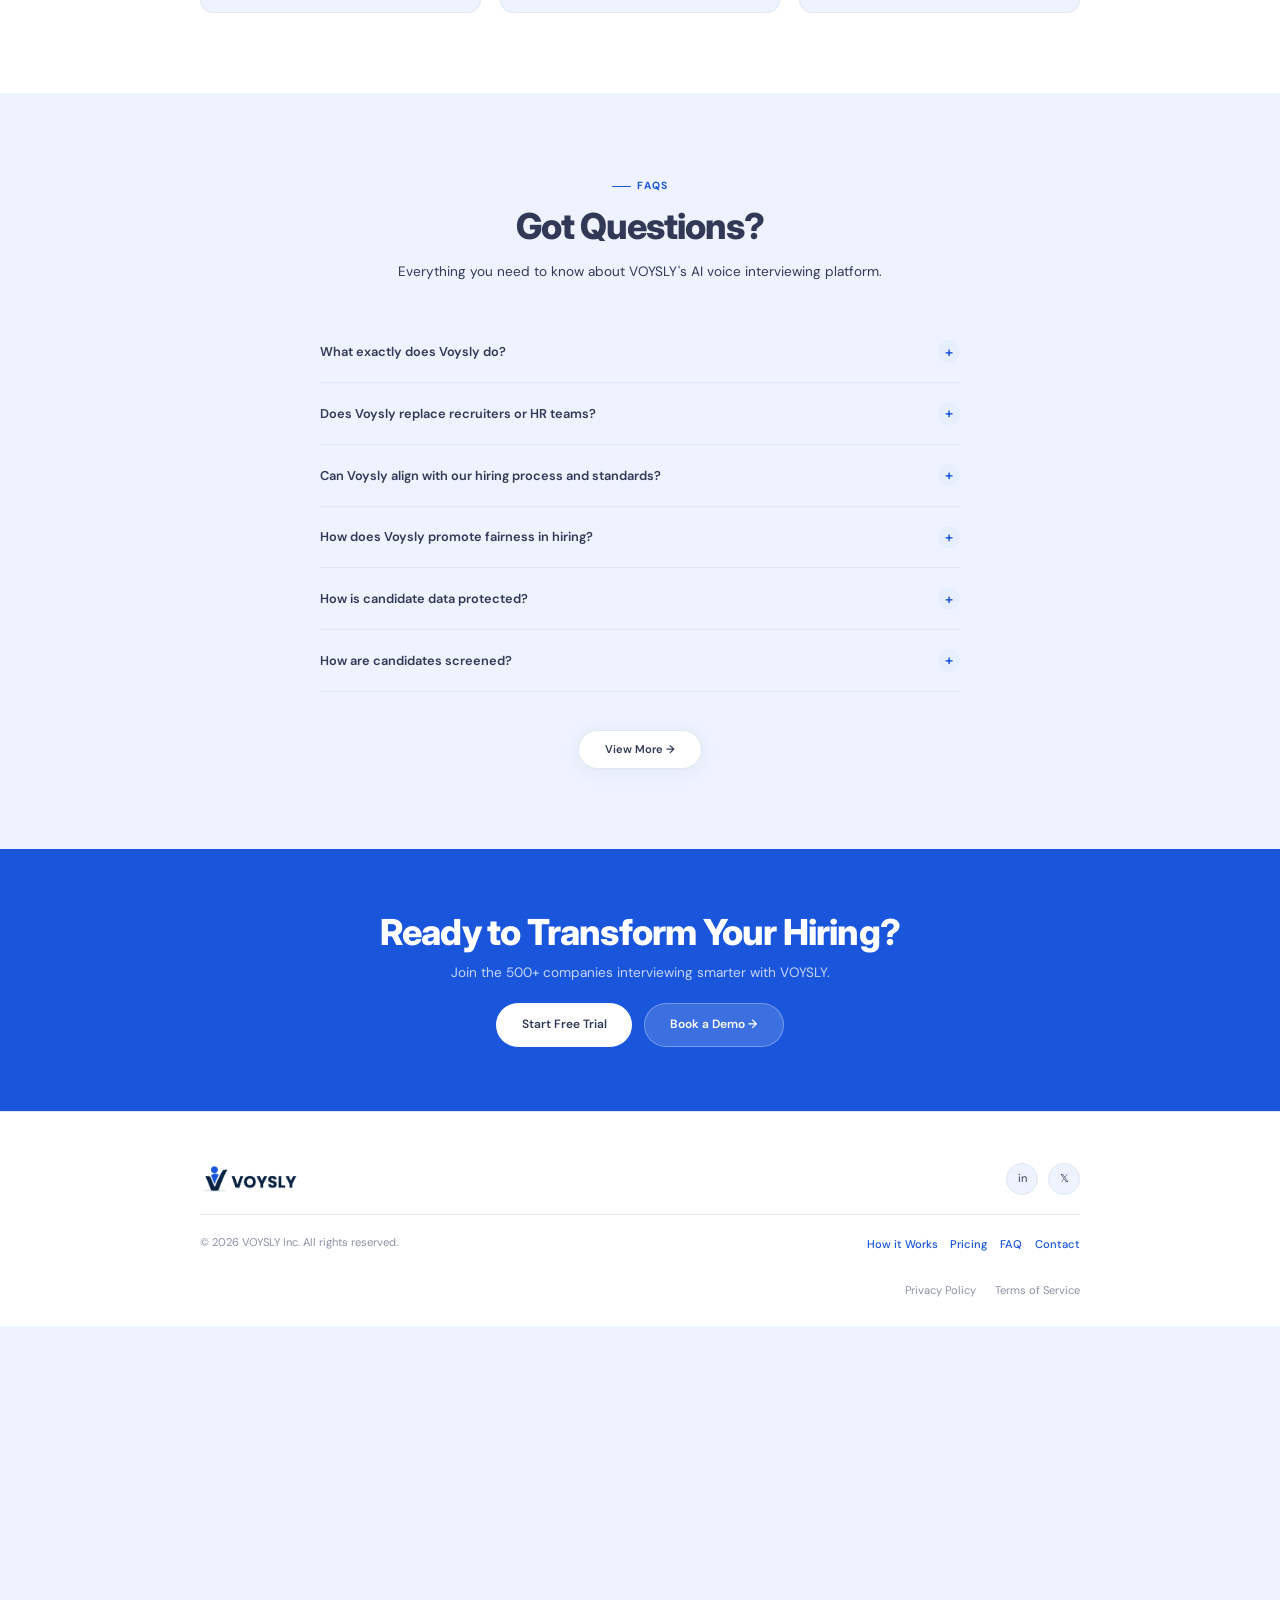
==== commit baa80e36: "old voysly design" ====
--- a/index.html
+++ b/index.html
@@ -18,8 +18,8 @@
   <!-- NAVBAR -->
   <nav class="navbar" id="navbar">
     <div class="container">
-      <a href="#" class="nav-logo"><img src="Voysly logo-02.png" alt="Voysly logo"
-          style="height:42px; width:auto; display:block; transform: scale(1.50);"></a>
+      <a href="#" class="nav-logo"><img src="new_voysly.png" alt="Voysly logo"
+          style="height:42px; width:auto; display:block; transform: scale(1.20);"></a>
       <ul class="nav-links">
         <li><a href="#experience">Experience</a></li>
         <li><a href="#features">Features</a></li>
@@ -259,7 +259,7 @@
           </div>
           <div class="ws-visual">
             <div class="ws-visual-inner">
-              <div class="ws-visual-icon"><img src="job-setup.png" alt="Job Setup"></div>
+              <div class="ws-visual-icon"><img src="Voysly1.jpeg" alt="Configure Interview"></div>
             </div>
           </div>
         </div>
@@ -272,7 +272,7 @@
           </div>
           <div class="ws-visual">
             <div class="ws-visual-inner">
-              <div class="ws-visual-icon"><img src="auto-invite.png" alt="Auto-Invite"></div>
+              <div class="ws-visual-icon"><img src="Voysly2.jpeg" alt="Invite Candidates"></div>
             </div>
           </div>
         </div>
@@ -298,7 +298,7 @@
           </div>
           <div class="ws-visual">
             <div class="ws-visual-inner">
-              <div class="ws-visual-icon"><img src="shortlist.png" alt="Shortlist"></div>
+              <div class="ws-visual-icon"><img src="review-hire.png" alt="Review and Hire"></div>
             </div>
           </div>
         </div>
@@ -1718,6 +1718,38 @@
         style="width:100%; height:100%; object-fit:cover;"></video>
     </div>
   </div>
+  <!-- 3D TILT EFFECT FOR WORKFLOW SECTION -->
+  <script>
+    document.addEventListener('DOMContentLoaded', () => {
+      const cards = document.querySelectorAll('.ws-visual');
+      const tiltEffect = (e, card) => {
+        const rect = card.getBoundingClientRect();
+        const x = e.clientX - rect.left;
+        const y = e.clientY - rect.top;
+        const centerX = rect.width / 2;
+        const centerY = rect.height / 2;
+        const percentX = (x - centerX) / centerX;
+        const percentY = (y - centerY) / centerY;
+
+        // Tilt amount: max 10 degrees
+        const rotateX = -percentY * 10;
+        const rotateY = percentX * 10;
+
+        card.style.transform = `scale(1.05) rotateX(${rotateX}deg) rotateY(${rotateY}deg)`;
+        card.style.setProperty('--x', `${x}px`);
+        card.style.setProperty('--y', `${y}px`);
+      };
+
+      const resetTilt = (card) => {
+        card.style.transform = 'scale(1) rotateX(0) rotateY(0)';
+      };
+
+      cards.forEach(card => {
+        card.addEventListener('mousemove', (e) => tiltEffect(e, card));
+        card.addEventListener('mouseleave', () => resetTilt(card));
+      });
+    });
+  </script>
 </body>
 
 </html>
--- a/src/styles.css
+++ b/src/styles.css
@@ -1,5 +1,5 @@
     :root {
-      --text: #0a2342;
+      --text: #323956;
       --accent: #1a56db;
       --accent-light: #e8effc;
       --accent-glow: rgba(26, 86, 219, 0.15);
@@ -9,16 +9,16 @@
       --gray-100: #e2e6ef;
       --gray-200: #c5cad6;
       --gray-400: #8b92a5;
-      --gray-600: #5a6178;
-      --dark: #0a1628;
-      --dark-card: #111d33;
+      --gray-600: #5a6178
+      --dark: #323956;
+      --dark-card: #323956;
       --green: #10b981;
       --orange: #f59e0b;
       --red: #ef4444;
       --radius: 16px;
       --radius-sm: 10px;
-      --shadow: 0 4px 24px rgba(10, 35, 66, 0.06);
-      --shadow-lg: 0 12px 48px rgba(10, 35, 66, 0.1);
+      --shadow: 0 4px 24px rgba(50, 57, 86, 0.06);
+      --shadow-lg: 0 12px 48px rgba(50, 57, 86, 0.1);
 
       /* Aurora Variables */
       --aurora-blue: #1e3a8a;
@@ -76,6 +76,7 @@
       font-family: 'Instrument Serif', serif;
       font-weight: 400;
       line-height: 1.15;
+      color: var(--text);
     }
 
     .container {
@@ -181,7 +182,7 @@
       line-height: 1.1;
       letter-spacing: -1.2px;
 
-      color: #0A2342;
+      color: var(--text);
       margin-bottom: 16px;
     }
 
@@ -275,7 +276,7 @@
 
     .navbar.scrolled {
       padding: 10px 0;
-      box-shadow: 0 1px 12px rgba(10, 35, 66, 0.06);
+      box-shadow: 0 1px 12px rgba(50, 57, 86, 0.06);
     }
 
     .navbar .container {
@@ -353,8 +354,8 @@
       background-size: 300% 200%;
       background-position: 50% 50%;
       filter: blur(14px) invert(1);
-      -webkit-mask-image: radial-gradient(ellipse at 100% 0%, black 10%, transparent 70%);
-      mask-image: radial-gradient(ellipse at 100% 0%, black 10%, transparent 70%);
+      -webkit-mask-image: radial-gradient(ellipse at 100% 0%, #323956 10%, transparent 70%);
+      mask-image: radial-gradient(ellipse at 100% 0%, #323956 10%, transparent 70%);
       z-index: 0;
     }
 
@@ -381,9 +382,11 @@
 
     .hero .container {
       display: grid;
-      grid-template-columns: 1fr 1fr;
-      gap: 60px;
-      align-items: center;
+      grid-template-columns: 1fr 1.3fr;
+      gap: 50px;
+      align-items: center;
+      max-width: 1380px;
+      /* Precise calibration for visual impact */
     }
 
     .hero-content {
@@ -445,7 +448,7 @@
       font-size: clamp(28px, 3.5vw, 46px);
       line-height: 1.1;
       letter-spacing: -1.5px;
-      color: #0A2342;
+      color: var(--text);
       margin-bottom: 20px;
     }
 
@@ -496,7 +499,7 @@
       border-radius: 20px;
       overflow: hidden;
       background: var(--white);
-      box-shadow: var(--shadow-lg), 0 0 0 1px rgba(10, 35, 66, 0.04);
+      box-shadow: var(--shadow-lg), 0 0 0 1px rgba(50, 57, 86, 0.04);
       aspect-ratio: 16/10;
       cursor: pointer;
     }
@@ -553,7 +556,7 @@
       font-weight: 600;
       color: #fff;
       opacity: 0.95;
-      text-shadow: 0 2px 8px rgba(0, 0, 0, 0.35);
+      text-shadow: 0 2px 8px rgba(50, 57, 86, 0.35);
     }
 
     /* Sound wave decoration */
@@ -695,29 +698,29 @@
         transform: translateX(calc(-100% / 3));
       }
     }
-
-    .logo-item {
-      flex-shrink: 0;
-      display: flex;
-      align-items: center;
-      justify-content: center;
-      min-width: 170px;
-      height: 62px;
-      padding: 6px 18px;
-      border: none;
-      border-radius: 0;
-      background: transparent;
-      transition: transform 0.3s, box-shadow 0.3s;
-    }
-
+.logo-item {
+  flex-shrink: 0;
+  display: flex;
+  align-items: center;
+  justify-content: center;
+
+  min-width: 120px;   /* ↓ reduce from 170 */
+  height: 50px;       /* ↓ reduce from 62 */
+  padding: 4px 10px;  /* ↓ reduce spacing */
+
+  border: none;
+  border-radius: 0;
+  background: transparent;
+  transition: transform 0.3s, box-shadow 0.3s;
+}
     .logo-item:hover {
       transform: translateY(-2px);
       box-shadow: none;
     }
 
     .logo-item img {
-      max-width: 220px;
-      max-height: 70px;
+      max-width: 140px;
+      max-height: 45px;
       width: auto;
       height: auto;
       object-fit: contain;
@@ -1120,44 +1123,69 @@
       transform: scale(1.05);
     }
 
-    /* SIMPLE SCALE EFFECT ON HOVER (INNER-BOX ONLY) */
+    /* PREMIUM INTERACTIVE CARD EFFECT */
     .ws-visual {
       position: relative;
       overflow: hidden;
       border: 1.5px solid var(--gray-100);
-      border-radius: 8px;
-    }
-
-    .ws-visual .ws-visual-icon img {
+      border-radius: var(--radius);
+      transition: all 0.5s cubic-bezier(0.16, 1, 0.3, 1);
+      transform-style: preserve-3d;
+      perspective: 1000px;
+      background: var(--white);
+      box-shadow: 0 4px 12px rgba(50, 57, 86, 0.05);
+    }
+
+    /* Shine effect that follows cursor */
+    .ws-visual::before {
+      content: '';
+      position: absolute;
+      inset: 0;
+      background: radial-gradient(circle at var(--x, 50%) var(--y, 50%), rgba(255, 255, 255, 0.35) 0%, transparent 70%);
+      opacity: 0;
+      transition: opacity 0.4s ease;
+      pointer-events: none;
+      z-index: 5;
+    }
+
+    .ws-visual::after {
+      content: '';
+      position: absolute;
+      inset: 0;
+      border-radius: inherit;
+      background: linear-gradient(135deg, rgba(255, 255, 255, 0.15), transparent);
+      opacity: 0;
+      transition: opacity 0.5s ease;
+      pointer-events: none;
+    }
+
+    .ws-visual-icon img {
       width: 100%;
       height: 100%;
       object-fit: cover;
-      object-position: top center;
-      transition: all 0.4s cubic-bezier(0.16, 1, 0.3, 1);
-      transform-origin: center;
+      transition: transform 0.6s cubic-bezier(0.16, 1, 0.3, 1);
       pointer-events: none;
-      border: none;
+      border-radius: inherit;
     }
 
     .ws-visual:hover {
-      overflow: visible;
-      z-index: 100;
+      transform: scale(1.05);
       border-color: var(--accent);
-    }
-
-    .ws-visual:hover {
-      overflow: visible;
-      z-index: 100;
+      box-shadow:
+        0 20px 40px rgba(50, 57, 86, 0.12),
+        0 0 0 1px var(--accent),
+        0 0 30px var(--accent-glow);
+      z-index: 10;
+    }
+
+    .ws-visual:hover::before,
+    .ws-visual:hover::after {
+      opacity: 1;
     }
 
     .ws-visual:hover .ws-visual-icon img {
-      width: auto;
-      height: 100%;
-      object-fit: contain;
-      transform: scale(2.2) translateY(-10px);
-      box-shadow: 0 30px 60px rgba(10, 35, 66, 0.25);
-      background: transparent;
-      border: none;
+      /* Parallax effect for the image inside */
+      transform: scale(1.1) translateY(-5px);
     }
 
 
@@ -1255,7 +1283,7 @@
       display: block;
       margin: 0 auto;
       transform: translateX(20px);
-      box-shadow: 0 20px 60px rgba(0, 0, 0, 0.25);
+      box-shadow: 0 20px 60px rgba(50, 57, 86, 0.25);
     }
 
     .e2e::before {
@@ -1438,6 +1466,7 @@
     .roi-slider {
       width: 100%;
       -webkit-appearance: none;
+      appearance: none;
       height: 6px;
       border-radius: 6px;
       background: var(--gray-100);
@@ -1447,6 +1476,7 @@
 
     .roi-slider::-webkit-slider-thumb {
       -webkit-appearance: none;
+      appearance: none;
       width: 22px;
       height: 22px;
       border-radius: 50%;
@@ -1810,7 +1840,7 @@
       border: 1px solid var(--gray-100);
       transition: all 0.4s;
       position: relative;
-      box-shadow: 0 4px 20px rgba(0, 0, 0, 0.03);
+      box-shadow: 0 4px 20px rgba(50, 57, 86, 0.03);
     }
 
     .testimonial-card:hover {
@@ -1906,7 +1936,7 @@
       background: var(--white);
       border-radius: 50%;
       transition: transform 0.3s cubic-bezier(.4, 0, .2, 1);
-      box-shadow: 0 2px 4px rgba(10, 35, 66, 0.1);
+      box-shadow: 0 2px 4px rgba(50, 57, 86, 0.1);
     }
 
     .switch[aria-checked="true"] .thumb {
@@ -2108,7 +2138,7 @@
       content: '';
       position: absolute;
       inset: 0;
-      background: linear-gradient(to top, rgba(10, 35, 66, 0.06), transparent);
+      background: linear-gradient(to top, rgba(50, 57, 86, 0.06), transparent);
     }
 
     .blog-body {
@@ -2456,7 +2486,7 @@
       line-height: 1.1;
       letter-spacing: -1px;
 
-      color: #0A2342;
+      color: var(--text);
       margin-bottom: 12px;
     }
 
@@ -2582,7 +2612,7 @@
     .popover-overlay {
       position: fixed;
       inset: 0;
-      background: rgba(0, 0, 0, 0.4);
+      background: rgba(50, 57, 86, 0.4);
       backdrop-filter: blur(8px);
       z-index: 2000;
       opacity: 0;
@@ -2604,8 +2634,8 @@
       max-width: 420px;
       background: #fff;
       border-radius: 20px;
-      box-shadow: 0 20px 50px rgba(0, 0, 0, 0.15);
-      border: 1px solid rgba(0, 0, 0, 0.05);
+      box-shadow: 0 20px 50px rgba(50, 57, 86, 0.15);
+      border: 1px solid rgba(50, 57, 86, 0.05);
       z-index: 2001;
       opacity: 0;
       visibility: hidden;
@@ -2640,7 +2670,7 @@
     .popover-title {
       font-size: 26px;
       font-weight: 800;
-      color: #0f172a;
+      color: var(--text);
       margin-bottom: 6px;
       font-family: 'Inter', sans-serif;
     }
@@ -2781,7 +2811,7 @@
     .success-title {
       font-size: 22px;
       font-weight: 800;
-      color: #0f172a;
+      color: var(--text);
       margin-bottom: 12px;
       font-family: 'Inter', sans-serif;
     }
@@ -2824,14 +2854,14 @@
 
     .close-btn:hover {
       background: #e2e8f0;
-      color: #0f172a;
+      color: var(--text);
     }
 
     /* ===== VIDEO MODAL ===== */
     .video-modal-overlay {
       position: fixed;
       inset: 0;
-      background: rgba(0, 0, 0, 0.7);
+      background: rgba(50, 57, 86, 0.7);
       backdrop-filter: blur(15px);
       z-index: 3000;
       display: none;
@@ -2847,14 +2877,14 @@
     }
 
     .video-modal-content {
-      width: 80vw;
-      height: 80vh;
-      max-width: 1200px;
+      width: 95vw;
+      height: 92vh;
+      max-width: 1600px;
       position: relative;
-      background: #000;
+      background: #323956;
       border-radius: 20px;
       overflow: hidden;
-      box-shadow: 0 30px 60px rgba(0, 0, 0, 0.5);
+      box-shadow: 0 30px 60px rgba(50, 57, 86, 0.5);
       transform: scale(0.9);
       transition: transform 0.4s cubic-bezier(0.16, 1, 0.3, 1);
     }
